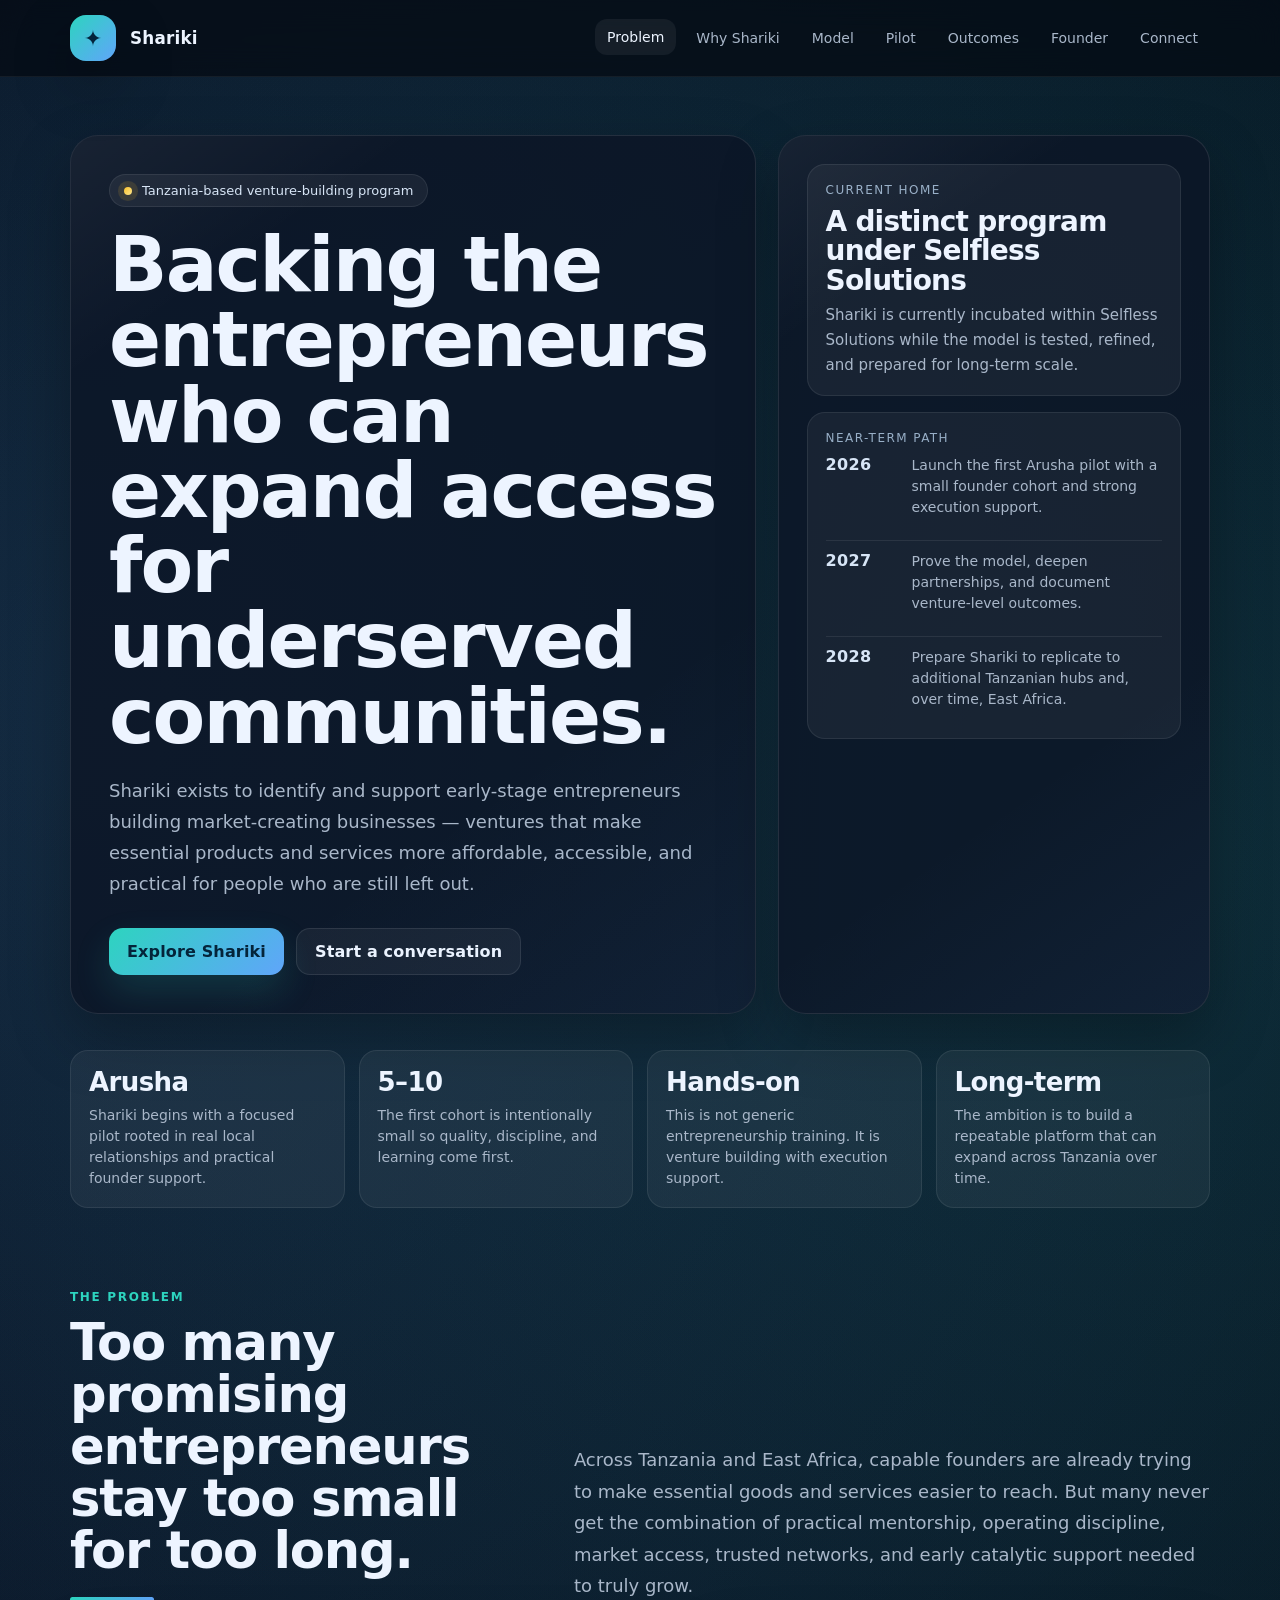
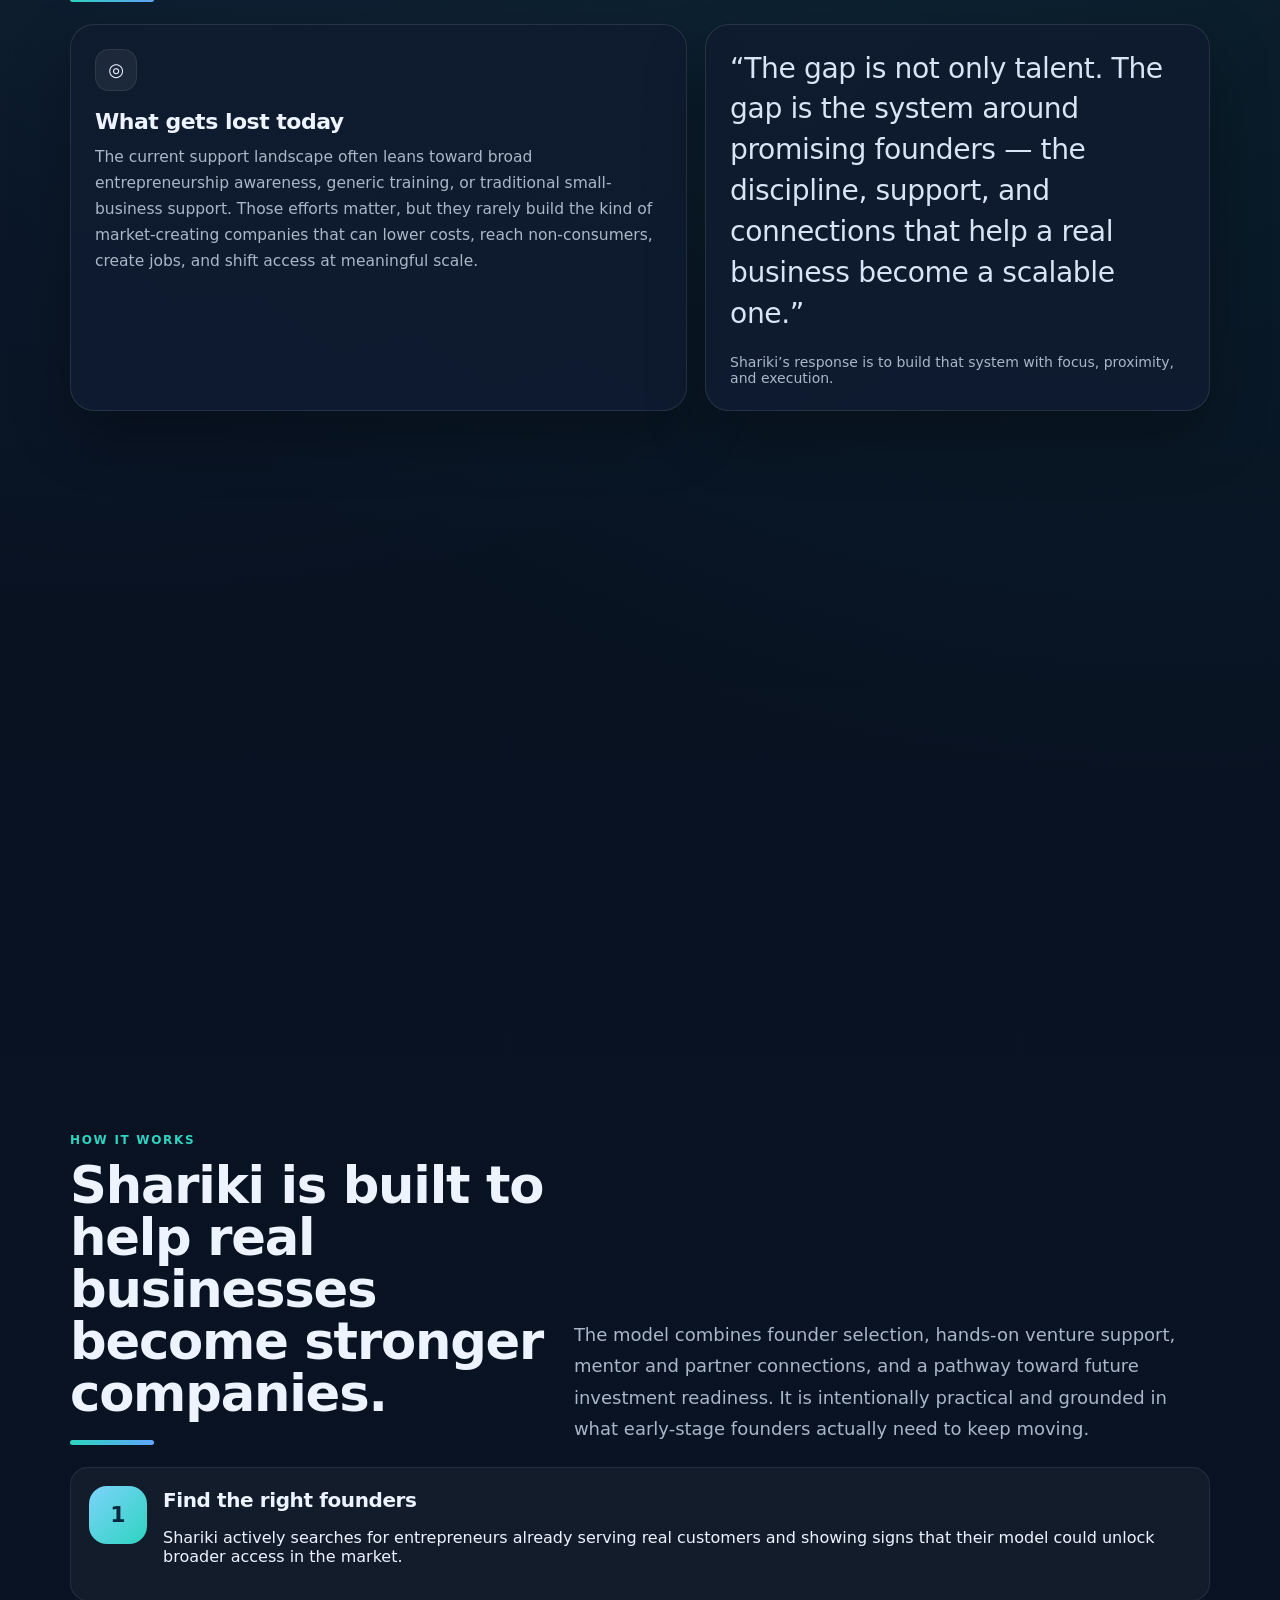
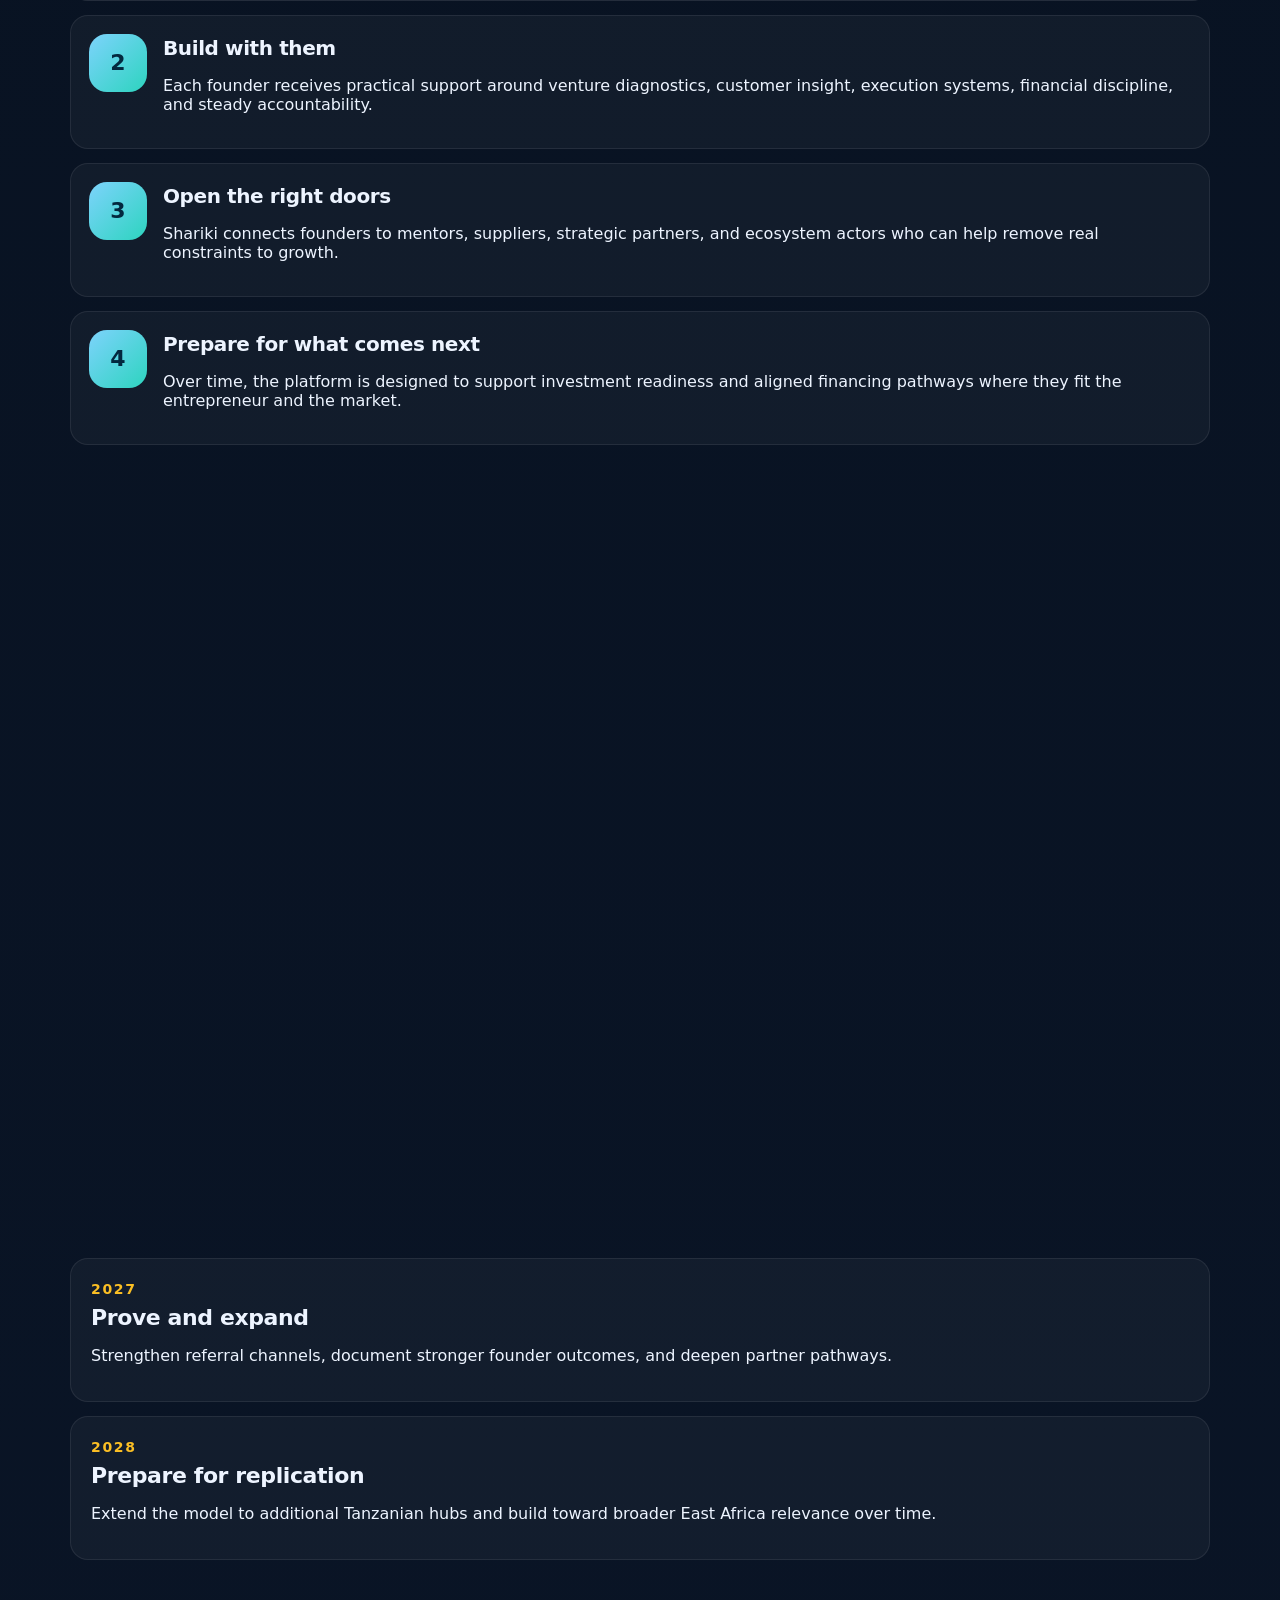
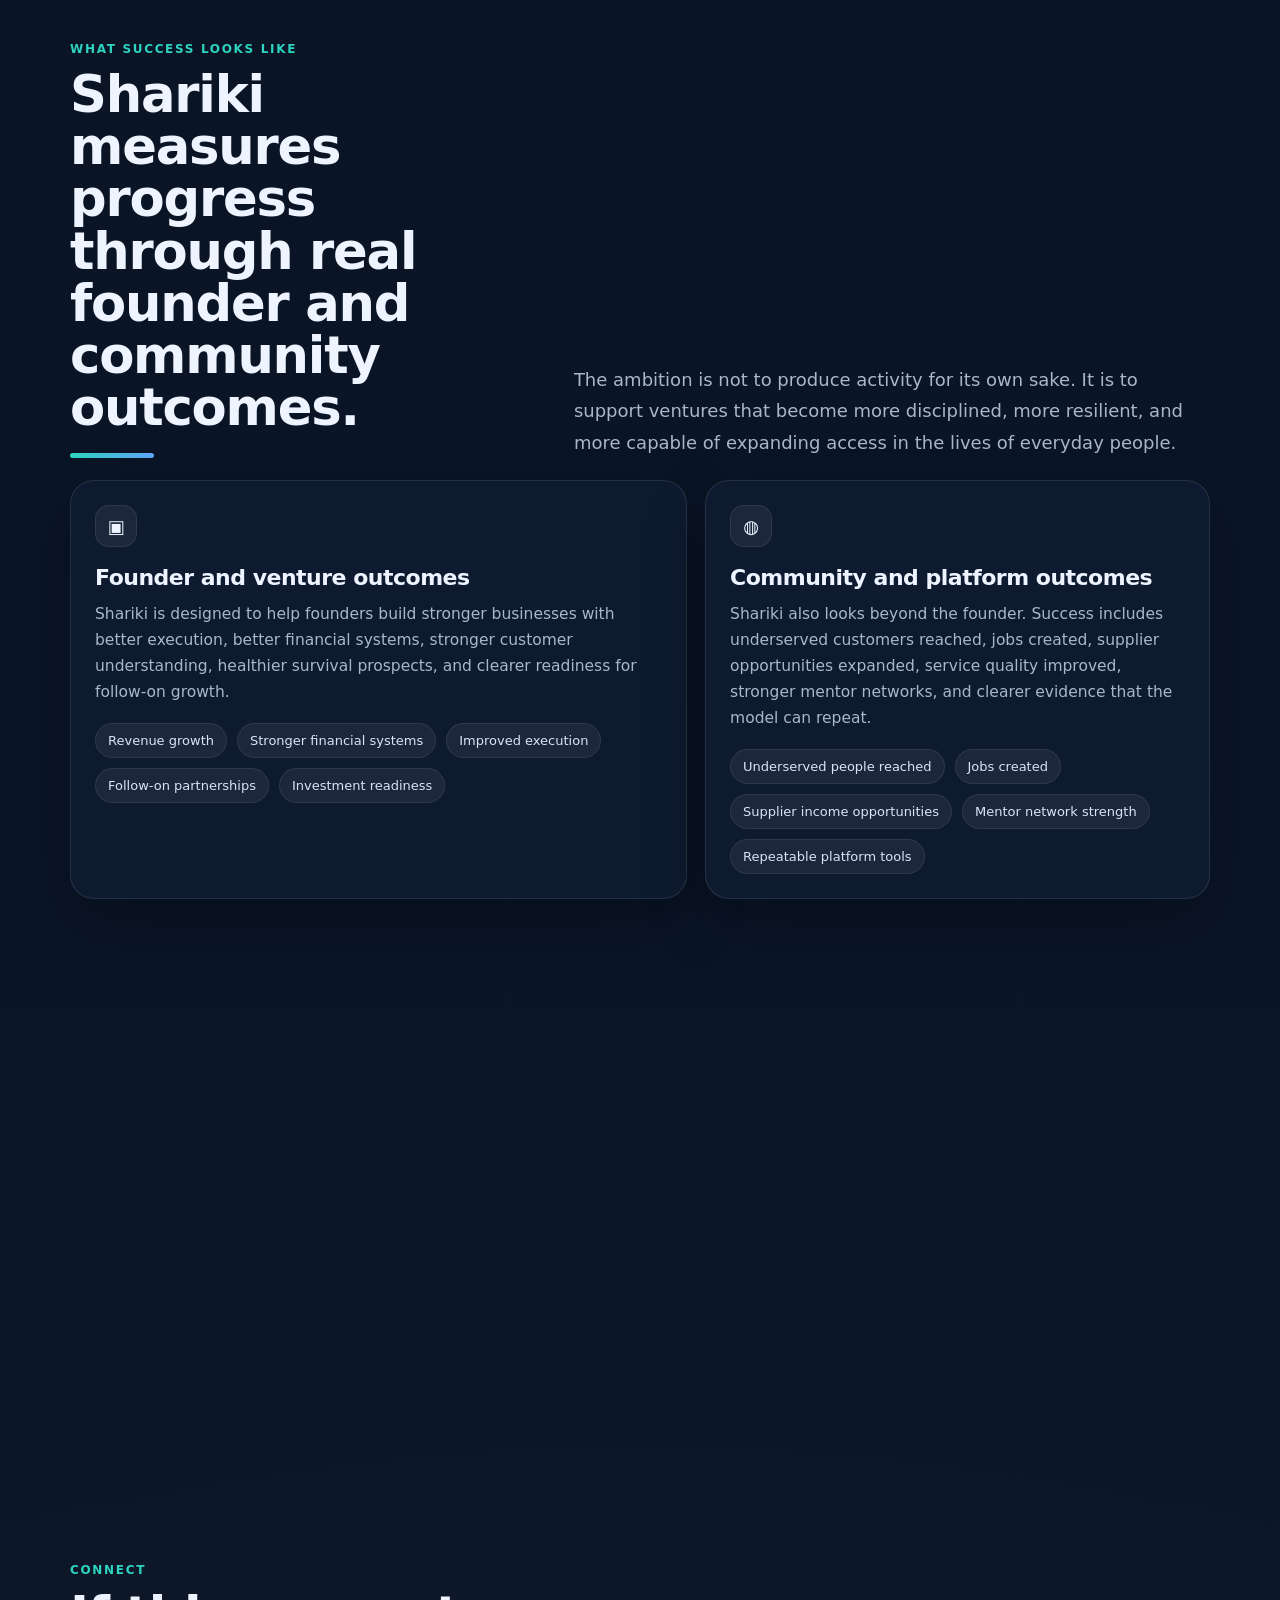
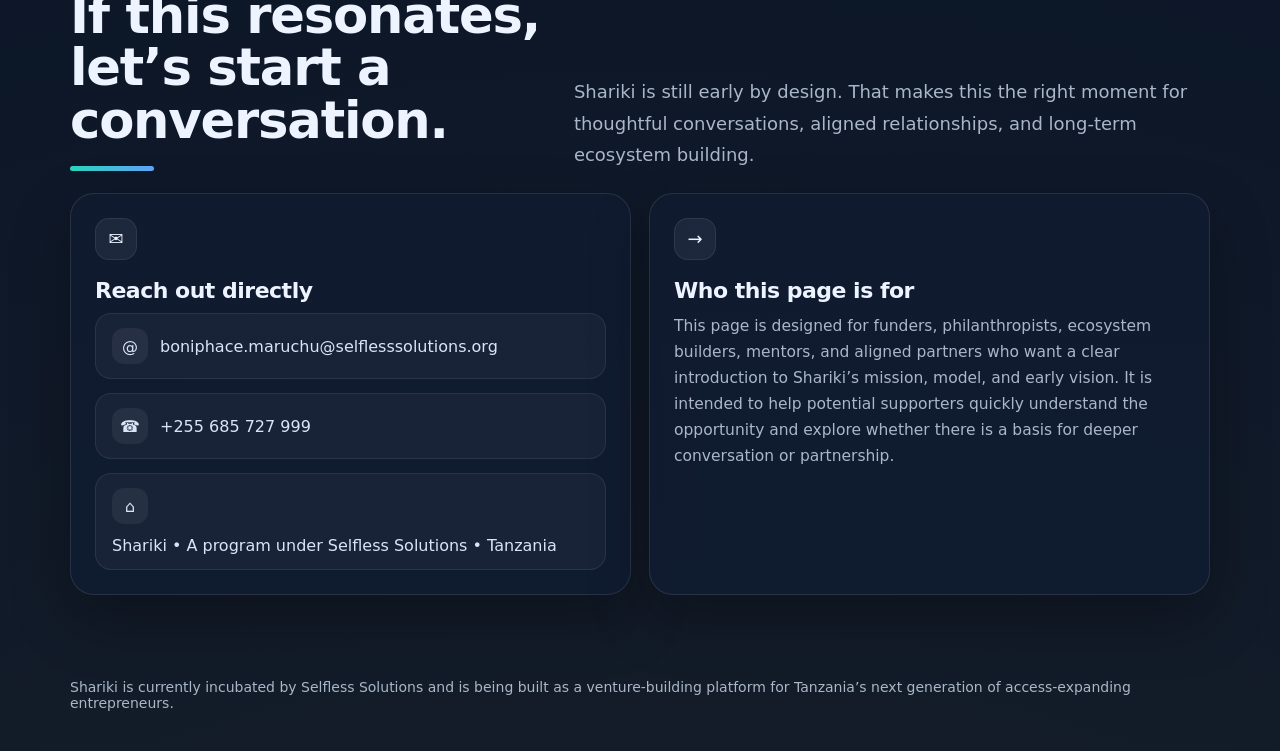
==== index.html @ a5f72d73 "Update index.html" ====
<!DOCTYPE html>
<html lang="en">
<head>
  <meta charset="UTF-8" />
  <meta name="viewport" content="width=device-width, initial-scale=1.0" />
  <title>Shariki | Interactive Outreach Pitch</title>
  <meta name="description" content="Shariki is a Tanzania-based venture-building program supporting entrepreneurs building market-creating businesses for underserved communities." />
  <meta property="og:title" content="Shariki | Interactive Outreach Pitch" />
  <meta property="og:description" content="A relationship-first interactive pitch for Shariki — a Tanzania-based venture-building program." />
  <meta property="og:type" content="website" />
  <style>
    :root {
      --bg: #07111f;
      --bg-2: #0b1629;
      --panel: rgba(12, 22, 39, 0.84);
      --panel-2: rgba(16, 28, 48, 0.92);
      --panel-3: rgba(255,255,255,0.05);
      --line: rgba(255,255,255,0.10);
      --line-strong: rgba(255,255,255,0.16);
      --text: #edf4ff;
      --muted: #a9b7c9;
      --soft: #d7e5f6;
      --teal: #2dd4bf;
      --sky: #60a5fa;
      --gold: #fbbf24;
      --rose: #fb7185;
      --shadow: 0 24px 60px rgba(0, 0, 0, 0.28);
      --radius: 24px;
      --radius-sm: 18px;
      --max: 1180px;
      --ease: 220ms ease;
    }

    * { box-sizing: border-box; }
    html { scroll-behavior: smooth; }
    body {
      margin: 0;
      color: var(--text);
      font-family: Inter, ui-sans-serif, system-ui, -apple-system, BlinkMacSystemFont, "Segoe UI", sans-serif;
      background:
        radial-gradient(circle at 8% 10%, rgba(96,165,250,.14), transparent 23%),
        radial-gradient(circle at 92% 12%, rgba(45,212,191,.12), transparent 24%),
        radial-gradient(circle at 50% 120%, rgba(251,191,36,.08), transparent 30%),
        linear-gradient(180deg, #05101d 0%, #081221 30%, #0b1629 100%);
      min-height: 100vh;
    }

    a { color: inherit; text-decoration: none; }
    img { max-width: 100%; display: block; }

    .container { width: min(100%, var(--max)); margin: 0 auto; padding: 0 20px; }

    .nav-wrap {
      position: sticky;
      top: 0;
      z-index: 50;
      backdrop-filter: blur(16px);
      background: rgba(5, 10, 18, 0.72);
      border-bottom: 1px solid rgba(255,255,255,0.06);
    }

    .nav {
      min-height: 76px;
      display: flex;
      align-items: center;
      justify-content: space-between;
      gap: 24px;
    }

    .brand {
      display: flex;
      align-items: center;
      gap: 14px;
      font-weight: 800;
      letter-spacing: 0.2px;
      min-width: 0;
    }

    .mark {
      width: 46px;
      height: 46px;
      border-radius: 16px;
      background: linear-gradient(135deg, var(--teal), var(--sky));
      display: grid;
      place-items: center;
      color: #03243b;
      font-size: 22px;
      box-shadow: var(--shadow);
      flex: 0 0 auto;
    }

    .brand-copy { min-width: 0; }
    .brand-title { font-size: 1.05rem; }
    .brand-sub { font-size: 12px; color: var(--muted); margin-top: 2px; white-space: nowrap; overflow: hidden; text-overflow: ellipsis; }

    .nav-links {
      display: flex;
      flex-wrap: wrap;
      justify-content: flex-end;
      gap: 8px;
    }

    .nav-links a {
      color: var(--muted);
      font-size: 14px;
      padding: 10px 12px;
      border-radius: 12px;
      transition: background var(--ease), color var(--ease), transform var(--ease);
    }

    .nav-links a:hover,
    .nav-links a.active {
      color: var(--text);
      background: rgba(255,255,255,0.06);
      transform: translateY(-1px);
    }

    .hero {
      padding: 58px 0 30px;
      display: grid;
      grid-template-columns: minmax(0, 1.3fr) minmax(300px, .82fr);
      gap: 22px;
      align-items: stretch;
    }

    .panel {
      background: var(--panel);
      border: 1px solid var(--line);
      border-radius: calc(var(--radius) + 4px);
      box-shadow: var(--shadow);
      position: relative;
      overflow: hidden;
    }

    .panel::before {
      content: "";
      position: absolute;
      inset: 0;
      background: linear-gradient(145deg, rgba(255,255,255,0.05), transparent 18%, transparent 70%, rgba(96,165,250,0.06));
      pointer-events: none;
    }

    .hero-main { padding: 38px; }
    .hero-side { padding: 28px; display: flex; flex-direction: column; gap: 16px; }

    .eyebrow {
      display: inline-flex;
      align-items: center;
      gap: 10px;
      padding: 8px 14px;
      border-radius: 999px;
      background: rgba(255,255,255,0.06);
      border: 1px solid rgba(255,255,255,0.08);
      color: var(--soft);
      font-size: 13px;
      margin-bottom: 20px;
    }

    .eyebrow-dot {
      width: 8px; height: 8px; border-radius: 999px; background: linear-gradient(135deg, var(--gold), #fde68a);
      box-shadow: 0 0 0 6px rgba(251,191,36,.12);
    }

    h1 {
      margin: 0;
      font-size: clamp(2.6rem, 6vw, 5rem);
      line-height: 0.98;
      letter-spacing: -1.9px;
      max-width: 12ch;
    }

    .hero-lead {
      margin: 22px 0 0;
      max-width: 64ch;
      color: var(--muted);
      font-size: 18px;
      line-height: 1.72;
    }

    .hero-cta {
      display: flex;
      flex-wrap: wrap;
      gap: 12px;
      margin: 28px 0 0;
    }

    .btn {
      appearance: none;
      border: 0;
      border-radius: 14px;
      padding: 13px 18px;
      cursor: pointer;
      font-weight: 700;
      letter-spacing: 0.15px;
      transition: transform var(--ease), box-shadow var(--ease), background var(--ease), border-color var(--ease);
      display: inline-flex;
      align-items: center;
      justify-content: center;
      gap: 10px;
    }

    .btn:hover { transform: translateY(-1px); }
    .btn-primary {
      background: linear-gradient(135deg, var(--teal), var(--sky));
      color: #04243a;
      box-shadow: 0 16px 36px rgba(45,212,191,.16);
    }

    .btn-secondary {
      background: rgba(255,255,255,0.05);
      color: var(--text);
      border: 1px solid rgba(255,255,255,0.09);
    }

    .hero-note {
      margin-top: 18px;
      font-size: 14px;
      color: var(--muted);
    }

    .side-card {
      padding: 18px;
      border-radius: 18px;
      background: rgba(255,255,255,0.05);
      border: 1px solid rgba(255,255,255,0.08);
    }

    .side-label {
      font-size: 12px;
      text-transform: uppercase;
      letter-spacing: 0.12em;
      color: #98afc7;
      margin-bottom: 10px;
    }

    .side-title {
      font-size: 28px;
      line-height: 1.05;
      margin: 0 0 8px;
      letter-spacing: -0.8px;
    }

    .side-copy,
    .side-list {
      color: var(--muted);
      font-size: 15px;
      line-height: 1.65;
      margin: 0;
    }

    .side-list { padding-left: 18px; }
    .side-list li + li { margin-top: 10px; }

    .mini-roadmap {
      display: grid;
      gap: 12px;
      margin-top: 4px;
    }

    .road-row {
      display: grid;
      grid-template-columns: 74px 1fr;
      gap: 12px;
      align-items: start;
      padding: 10px 0;
      border-top: 1px solid rgba(255,255,255,0.08);
    }

    .road-row:first-child { border-top: 0; padding-top: 0; }
    .road-year {
      font-weight: 800;
      color: var(--soft);
      letter-spacing: 0.02em;
    }

    .road-copy {
      color: var(--muted);
      line-height: 1.5;
      font-size: 14px;
    }

    .trust-strip {
      margin-top: 6px;
      display: grid;
      grid-template-columns: repeat(4, minmax(0, 1fr));
      gap: 14px;
    }

    .trust-item {
      padding: 18px;
      border-radius: 18px;
      background: var(--panel-3);
      border: 1px solid rgba(255,255,255,0.08);
      min-height: 118px;
    }

    .trust-item strong {
      display: block;
      font-size: 26px;
      line-height: 1;
      letter-spacing: -0.6px;
      margin-bottom: 10px;
    }

    .trust-item span {
      color: var(--muted);
      font-size: 14px;
      line-height: 1.5;
      display: block;
    }

    section.block { padding: 82px 0 0; }

    .section-head {
      display: grid;
      grid-template-columns: .86fr 1.14fr;
      gap: 24px;
      align-items: end;
      margin-bottom: 22px;
    }

    .kicker {
      color: var(--teal);
      text-transform: uppercase;
      font-size: 12px;
      letter-spacing: 0.14em;
      font-weight: 700;
      margin-bottom: 12px;
    }

    h2 {
      margin: 0;
      font-size: clamp(2rem, 4vw, 3.4rem);
      line-height: 1.02;
      letter-spacing: -1.2px;
    }

    .section-copy {
      color: var(--muted);
      font-size: 18px;
      line-height: 1.75;
      margin: 0;
      max-width: 68ch;
    }

    .grid-3, .grid-2 {
      display: grid;
      gap: 18px;
    }

    .grid-3 { grid-template-columns: repeat(3, minmax(0, 1fr)); }
    .grid-2 { grid-template-columns: repeat(2, minmax(0, 1fr)); }

    .card {
      background: var(--panel-2);
      border: 1px solid var(--line);
      border-radius: var(--radius);
      padding: 24px;
      box-shadow: var(--shadow);
      position: relative;
      overflow: hidden;
    }

    .card::after {
      content: "";
      position: absolute;
      inset: auto -30% -40% auto;
      width: 120px;
      height: 120px;
      border-radius: 999px;
      background: radial-gradient(circle, rgba(96,165,250,.14), transparent 70%);
      pointer-events: none;
    }

    .icon {
      width: 42px;
      height: 42px;
      border-radius: 14px;
      display: grid;
      place-items: center;
      background: rgba(255,255,255,0.06);
      border: 1px solid rgba(255,255,255,0.08);
      margin-bottom: 18px;
      font-size: 18px;
    }

    .card h3 {
      margin: 0 0 10px;
      font-size: 22px;
      line-height: 1.15;
      letter-spacing: -0.5px;
    }

    .card p, .card li {
      color: var(--muted);
      font-size: 15.5px;
      line-height: 1.68;
      margin: 0;
    }

    .card ul { margin: 0; padding-left: 18px; }
    .card li + li { margin-top: 8px; }

    .story-band {
      display: grid;
      grid-template-columns: 1.1fr .9fr;
      gap: 18px;
    }

    .quote-card {
      display: flex;
      flex-direction: column;
      justify-content: space-between;
      min-height: 100%;
    }

    blockquote {
      margin: 0;
      font-size: clamp(1.35rem, 2.2vw, 1.8rem);
      line-height: 1.45;
      letter-spacing: -0.4px;
      color: var(--soft);
    }

    .quote-attrib {
      margin-top: 20px;
      color: var(--muted);
      font-size: 14px;
    }

    .process {
      display: grid;
      gap: 14px;
    }

    .step {
      display: grid;
      grid-template-columns: 58px 1fr;
      gap: 16px;
      align-items: start;
      padding: 18px;
      border-radius: 18px;
      background: rgba(255,255,255,0.04);
      border: 1px solid rgba(255,255,255,0.08);
    }

    .step-no {
      width: 58px;
      height: 58px;
      border-radius: 18px;
      display: grid;
      place-items: center;
      font-size: 22px;
      font-weight: 800;
      color: #03283e;
      background: linear-gradient(135deg, #7dd3fc, #2dd4bf);
    }

    .step h4 {
      margin: 2px 0 8px;
      font-size: 20px;
      letter-spacing: -0.4px;
    }

    .outcomes-grid {
      display: grid;
      grid-template-columns: 1.1fr .9fr;
      gap: 18px;
    }

    .pill-row {
      display: flex;
      flex-wrap: wrap;
      gap: 10px;
      margin-top: 18px;
    }

    .pill {
      padding: 9px 12px;
      border-radius: 999px;
      background: rgba(255,255,255,0.06);
      border: 1px solid rgba(255,255,255,0.08);
      color: var(--soft);
      font-size: 13px;
    }

    .timeline {
      display: grid;
      gap: 14px;
    }

    .time-card {
      padding: 20px;
      border-radius: 18px;
      background: rgba(255,255,255,0.04);
      border: 1px solid rgba(255,255,255,0.08);
    }

    .time-card strong {
      display: inline-block;
      font-size: 14px;
      letter-spacing: 0.12em;
      color: var(--gold);
      text-transform: uppercase;
      margin-bottom: 8px;
    }

    .time-card h4 {
      margin: 0 0 8px;
      font-size: 22px;
      letter-spacing: -0.4px;
    }

    .founder-grid {
      display: grid;
      grid-template-columns: .82fr 1.18fr;
      gap: 18px;
      align-items: stretch;
    }

    .founder-badge {
      display: inline-flex;
      align-items: center;
      gap: 10px;
      padding: 10px 14px;
      border-radius: 999px;
      background: rgba(255,255,255,0.06);
      border: 1px solid rgba(255,255,255,0.08);
      color: var(--soft);
      font-size: 13px;
      margin-bottom: 16px;
    }

    .contact-card {
      display: grid;
      gap: 14px;
    }

    .contact-line {
      display: flex;
      align-items: center;
      gap: 12px;
      padding: 14px 16px;
      border-radius: 16px;
      background: rgba(255,255,255,0.04);
      border: 1px solid rgba(255,255,255,0.08);
      flex-wrap: wrap;
    }

    .contact-icon {
      width: 36px;
      height: 36px;
      border-radius: 12px;
      display: grid;
      place-items: center;
      background: rgba(255,255,255,0.06);
      color: var(--soft);
      font-size: 16px;
      flex: 0 0 auto;
    }

    .contact-line span,
    .contact-line a { color: var(--soft); }

    .footer {
      padding: 84px 0 40px;
      color: var(--muted);
      font-size: 14px;
    }

    .fade-up {
      opacity: 0;
      transform: translateY(18px);
      transition: opacity .7s ease, transform .7s ease;
    }

    .fade-up.is-visible {
      opacity: 1;
      transform: translateY(0);
    }

    .accent-line {
      width: 84px;
      height: 5px;
      border-radius: 999px;
      background: linear-gradient(90deg, var(--teal), var(--sky));
      margin: 20px 0 0;
    }

    @media (max-width: 1024px) {
      .hero,
      .section-head,
      .story-band,
      .outcomes-grid,
      .founder-grid {
        grid-template-columns: 1fr;
      }

      .grid-3 { grid-template-columns: 1fr; }
      .grid-2 { grid-template-columns: 1fr; }
      .trust-strip { grid-template-columns: repeat(2, minmax(0, 1fr)); }
    }

    @media (max-width: 720px) {
      .nav { padding: 12px 0; align-items: flex-start; }
      .nav-links { display: none; }
      .hero { padding-top: 36px; }
      .hero-main, .hero-side, .card { padding: 22px; }
      h1 { max-width: 100%; }
      .hero-lead, .section-copy { font-size: 16px; }
      .trust-strip { grid-template-columns: 1fr; }
      .road-row { grid-template-columns: 1fr; gap: 6px; }
      .step { grid-template-columns: 1fr; }
      .step-no { width: 54px; height: 54px; }
      section.block { padding-top: 68px; }
    }
  </style>
</head>
<body>
  <div class="nav-wrap">
    <div class="container nav">
      <a class="brand" href="#top" aria-label="Shariki home">
        <div class="mark">✦</div>
        <div class="brand-copy">
          <div class="brand-title">Shariki</div>
        </div>
      </a>

      <div class="nav-links">
        <a href="#problem">Problem</a>
        <a href="#why">Why Shariki</a>
        <a href="#model">Model</a>
        <a href="#pilot">Pilot</a>
        <a href="#outcomes">Outcomes</a>
        <a href="#founder">Founder</a>
        <a href="#connect">Connect</a>
      </div>
    </div>
  </div>

  <main id="top">
    <div class="container">
      <section class="hero">
        <div class="panel hero-main fade-up">
          <div class="eyebrow"><span class="eyebrow-dot"></span>Tanzania-based venture-building program</div>
          <h1>Backing the entrepreneurs who can expand access for underserved communities.</h1>
          <p class="hero-lead">
            Shariki exists to identify and support early-stage entrepreneurs building market-creating businesses — ventures that make essential products and services more affordable, accessible, and practical for people who are still left out.
          </p>
          <div class="hero-cta">
            <a class="btn btn-primary" href="#why">Explore Shariki</a>
            <a class="btn btn-secondary" href="#connect">Start a conversation</a>
          </div>
        </div>

        <aside class="panel hero-side fade-up">
          <div class="side-card">
            <div class="side-label">Current home</div>
            <h2 class="side-title">A distinct program under Selfless Solutions</h2>
            <p class="side-copy">Shariki is currently incubated within Selfless Solutions while the model is tested, refined, and prepared for long-term scale.</p>
          </div>

          <div class="side-card">
            <div class="side-label">Near-term path</div>
            <div class="mini-roadmap">
              <div class="road-row">
                <div class="road-year">2026</div>
                <div class="road-copy">Launch the first Arusha pilot with a small founder cohort and strong execution support.</div>
              </div>
              <div class="road-row">
                <div class="road-year">2027</div>
                <div class="road-copy">Prove the model, deepen partnerships, and document venture-level outcomes.</div>
              </div>
              <div class="road-row">
                <div class="road-year">2028</div>
                <div class="road-copy">Prepare Shariki to replicate to additional Tanzanian hubs and, over time, East Africa.</div>
              </div>
            </div>
          </div>
        </aside>
      </section>

      <section class="trust-strip fade-up" aria-label="Quick highlights">
        <div class="trust-item">
          <strong>Arusha</strong>
          <span>Shariki begins with a focused pilot rooted in real local relationships and practical founder support.</span>
        </div>
        <div class="trust-item">
          <strong>5–10</strong>
          <span>The first cohort is intentionally small so quality, discipline, and learning come first.</span>
        </div>
        <div class="trust-item">
          <strong>Hands-on</strong>
          <span>This is not generic entrepreneurship training. It is venture building with execution support.</span>
        </div>
        <div class="trust-item">
          <strong>Long-term</strong>
          <span>The ambition is to build a repeatable platform that can expand across Tanzania over time.</span>
        </div>
      </section>

      <section id="problem" class="block">
        <div class="section-head fade-up">
          <div>
            <div class="kicker">The problem</div>
            <h2>Too many promising entrepreneurs stay too small for too long.</h2>
            <div class="accent-line"></div>
          </div>
          <p class="section-copy">
            Across Tanzania and East Africa, capable founders are already trying to make essential goods and services easier to reach. But many never get the combination of practical mentorship, operating discipline, market access, trusted networks, and early catalytic support needed to truly grow.
          </p>
        </div>

        <div class="story-band">
          <div class="card fade-up">
            <div class="icon">◎</div>
            <h3>What gets lost today</h3>
            <p>
              The current support landscape often leans toward broad entrepreneurship awareness, generic training, or traditional small-business support. Those efforts matter, but they rarely build the kind of market-creating companies that can lower costs, reach non-consumers, create jobs, and shift access at meaningful scale.
            </p>
          </div>
          <div class="card quote-card fade-up">
            <blockquote>
              “The gap is not only talent. The gap is the system around promising founders — the discipline, support, and connections that help a real business become a scalable one.”
            </blockquote>
            <div class="quote-attrib">Shariki’s response is to build that system with focus, proximity, and execution.</div>
          </div>
        </div>
      </section>

      <section id="why" class="block">
        <div class="section-head fade-up">
          <div>
            <div class="kicker">Why Shariki</div>
            <h2>A narrower, more catalytic model.</h2>
            <div class="accent-line"></div>
          </div>
          <p class="section-copy">
            Shariki is designed for a smaller number of high-potential founders whose businesses can expand access for people currently priced out, underserved, or left beyond the reach of existing solutions.
          </p>
        </div>

        <div class="grid-3">
          <article class="card fade-up">
            <div class="icon">↗</div>
            <h3>Active discovery</h3>
            <p>Shariki will not rely only on passive applications. It looks across universities, technical institutions, local business communities, referrals, hubs, and partner networks to find entrepreneurs already doing something meaningfully different in the market.</p>
          </article>

          <article class="card fade-up">
            <div class="icon">◌</div>
            <h3>Market-creating lens</h3>
            <p>The focus is not on copying familiar businesses. It is on ventures that can make essential products and services cheaper, simpler, and more reachable for underserved communities.</p>
          </article>

          <article class="card fade-up">
            <div class="icon">✓</div>
            <h3>Execution discipline</h3>
            <p>Founders receive practical venture-building support: coaching, operating systems, customer learning, financial tracking, accountability, and the partnerships needed to remove growth bottlenecks.</p>
          </article>
        </div>
      </section>

      <section id="model" class="block">
        <div class="section-head fade-up">
          <div>
            <div class="kicker">How it works</div>
            <h2>Shariki is built to help real businesses become stronger companies.</h2>
            <div class="accent-line"></div>
          </div>
          <p class="section-copy">
            The model combines founder selection, hands-on venture support, mentor and partner connections, and a pathway toward future investment readiness. It is intentionally practical and grounded in what early-stage founders actually need to keep moving.
          </p>
        </div>

        <div class="process">
          <div class="step fade-up">
            <div class="step-no">1</div>
            <div>
              <h4>Find the right founders</h4>
              <p>Shariki actively searches for entrepreneurs already serving real customers and showing signs that their model could unlock broader access in the market.</p>
            </div>
          </div>

          <div class="step fade-up">
            <div class="step-no">2</div>
            <div>
              <h4>Build with them</h4>
              <p>Each founder receives practical support around venture diagnostics, customer insight, execution systems, financial discipline, and steady accountability.</p>
            </div>
          </div>

          <div class="step fade-up">
            <div class="step-no">3</div>
            <div>
              <h4>Open the right doors</h4>
              <p>Shariki connects founders to mentors, suppliers, strategic partners, and ecosystem actors who can help remove real constraints to growth.</p>
            </div>
          </div>

          <div class="step fade-up">
            <div class="step-no">4</div>
            <div>
              <h4>Prepare for what comes next</h4>
              <p>Over time, the platform is designed to support investment readiness and aligned financing pathways where they fit the entrepreneur and the market.</p>
            </div>
          </div>
        </div>
      </section>

      <section id="pilot" class="block">
        <div class="section-head fade-up">
          <div>
            <div class="kicker">Pilot vision</div>
            <h2>Start small. Learn deeply. Build something repeatable.</h2>
            <div class="accent-line"></div>
          </div>
          <p class="section-copy">
            The first Shariki pilot is planned for Arusha in 2026 with approximately 5–10 founders. The goal is not to move fast for appearances. The goal is to build a model with enough quality, discipline, and proof to earn long-term trust.
          </p>
        </div>

        <div class="grid-2">
          <div class="card fade-up">
            <div class="icon">⌂</div>
            <h3>What the first pilot is meant to test</h3>
            <ul>
              <li>Founder discovery and selection criteria</li>
              <li>Coaching cadence and venture diagnostics</li>
              <li>Mentor matching and partner engagement</li>
              <li>Simple measurement systems that track practical outcomes</li>
            </ul>
          </div>

          <div class="card fade-up">
            <div class="icon">⟲</div>
            <h3>Why the pilot matters</h3>
            <p>
              Shariki is being built with the ambition to last. That means the first cohort is as much about learning, refining, and building trust as it is about supporting founders. The early design choices should make future growth stronger, not noisier.
            </p>
          </div>
        </div>

        <div class="timeline" style="margin-top: 18px;">
          <div class="time-card fade-up">
            <strong>2026</strong>
            <h4>Launch pilot in Arusha</h4>
            <p>Run a focused first cohort with intensive support and close feedback loops.</p>
          </div>
          <div class="time-card fade-up">
            <strong>2027</strong>
            <h4>Prove and expand</h4>
            <p>Strengthen referral channels, document stronger founder outcomes, and deepen partner pathways.</p>
          </div>
          <div class="time-card fade-up">
            <strong>2028</strong>
            <h4>Prepare for replication</h4>
            <p>Extend the model to additional Tanzanian hubs and build toward broader East Africa relevance over time.</p>
          </div>
        </div>
      </section>

      <section id="outcomes" class="block">
        <div class="section-head fade-up">
          <div>
            <div class="kicker">What success looks like</div>
            <h2>Shariki measures progress through real founder and community outcomes.</h2>
            <div class="accent-line"></div>
          </div>
          <p class="section-copy">
            The ambition is not to produce activity for its own sake. It is to support ventures that become more disciplined, more resilient, and more capable of expanding access in the lives of everyday people.
          </p>
        </div>

        <div class="outcomes-grid">
          <div class="card fade-up">
            <div class="icon">▣</div>
            <h3>Founder and venture outcomes</h3>
            <p>Shariki is designed to help founders build stronger businesses with better execution, better financial systems, stronger customer understanding, healthier survival prospects, and clearer readiness for follow-on growth.</p>
            <div class="pill-row">
              <span class="pill">Revenue growth</span>
              <span class="pill">Stronger financial systems</span>
              <span class="pill">Improved execution</span>
              <span class="pill">Follow-on partnerships</span>
              <span class="pill">Investment readiness</span>
            </div>
          </div>

          <div class="card fade-up">
            <div class="icon">◍</div>
            <h3>Community and platform outcomes</h3>
            <p>Shariki also looks beyond the founder. Success includes underserved customers reached, jobs created, supplier opportunities expanded, service quality improved, stronger mentor networks, and clearer evidence that the model can repeat.</p>
            <div class="pill-row">
              <span class="pill">Underserved people reached</span>
              <span class="pill">Jobs created</span>
              <span class="pill">Supplier income opportunities</span>
              <span class="pill">Mentor network strength</span>
              <span class="pill">Repeatable platform tools</span>
            </div>
          </div>
        </div>
      </section>

      <section id="founder" class="block">
        <div class="section-head fade-up">
          <div>
            <div class="kicker">Founder-led</div>
            <h2>Why Boniphace. Why now.</h2>
            <div class="accent-line"></div>
          </div>
          <p class="section-copy">
            Shariki is being led by Boniphace Maruchu, a Tanzanian operator building from practical execution experience across finance, accounting, nonprofit accountability, tourism operations, partnerships, and disciplined systems-building.
          </p>
        </div>

        <div class="founder-grid">
          <div class="card fade-up">
            <div class="founder-badge">Program Lead • Boniphace Maruchu</div>
            <h3 style="font-size: 2rem; line-height: 1.06; margin-bottom: 14px;">Building with proximity, not distance.</h3>
            <p>
              Shariki is rooted in the belief that transformative platforms can be built from local trust, local understanding, and a serious commitment to helping founders execute — not just dream bigger.
            </p>
          </div>

          <div class="card fade-up">
            <div class="icon">✦</div>
            <h3>What this leadership is meant to bring</h3>
            <ul>
              <li>Practical founder sourcing and venture diagnostics</li>
              <li>Operational discipline and accountability systems</li>
              <li>Strong follow-through with partners and mentors</li>
              <li>A long-term commitment to building something durable in Tanzania</li>
            </ul>
          </div>
        </div>
      </section>

      <section id="connect" class="block">
        <div class="section-head fade-up">
          <div>
            <div class="kicker">Connect</div>
            <h2>If this resonates, let’s start a conversation.</h2>
            <div class="accent-line"></div>
          </div>
          <p class="section-copy">
            Shariki is still early by design. That makes this the right moment for thoughtful conversations, aligned relationships, and long-term ecosystem building.
          </p>
        </div>

        <div class="grid-2">
          <div class="card fade-up">
            <div class="icon">✉</div>
            <h3>Reach out directly</h3>
            <div class="contact-card">
              <div class="contact-line">
                <div class="contact-icon">@</div>
                <a href="mailto:boniphace.maruchu@selflesssolutions.org">boniphace.maruchu@selflesssolutions.org</a>
              </div>
              <div class="contact-line">
                <div class="contact-icon">☎</div>
                <a href="tel:+255685727999">+255 685 727 999</a>
              </div>
              <div class="contact-line">
                <div class="contact-icon">⌂</div>
                <span>Shariki • A program under Selfless Solutions • Tanzania</span>
              </div>
            </div>
          </div>

          <div class="card fade-up">
            <div class="icon">→</div>
            <h3>Who this page is for</h3>
            <p>
              This page is designed for funders, philanthropists, ecosystem builders, mentors, and aligned partners who want a clear introduction to Shariki’s mission, model, and early vision. It is intended to help potential supporters quickly understand the opportunity and explore whether there is a basis for deeper conversation or partnership.
            </p>
          </div>
        </div>
      </section>

      <footer class="footer fade-up">
        <div>Shariki is currently incubated by Selfless Solutions and is being built as a venture-building platform for Tanzania’s next generation of access-expanding entrepreneurs.</div>
      </footer>
    </div>
  </main>

  <script>
    const observer = new IntersectionObserver((entries) => {
      entries.forEach(entry => {
        if (entry.isIntersecting) entry.target.classList.add('is-visible');
      });
    }, { threshold: 0.14 });

    document.querySelectorAll('.fade-up').forEach(el => observer.observe(el));

    const links = [...document.querySelectorAll('.nav-links a')];
    const sections = links.map(link => document.querySelector(link.getAttribute('href'))).filter(Boolean);

    const setActive = () => {
      const y = window.scrollY + 120;
      let current = sections[0]?.id || '';
      sections.forEach(section => {
        if (section.offsetTop <= y) current = section.id;
      });
      links.forEach(link => link.classList.toggle('active', link.getAttribute('href') === '#' + current));
    };

    window.addEventListener('scroll', setActive, { passive: true });
    setActive();
  </script>
</body>
</html>
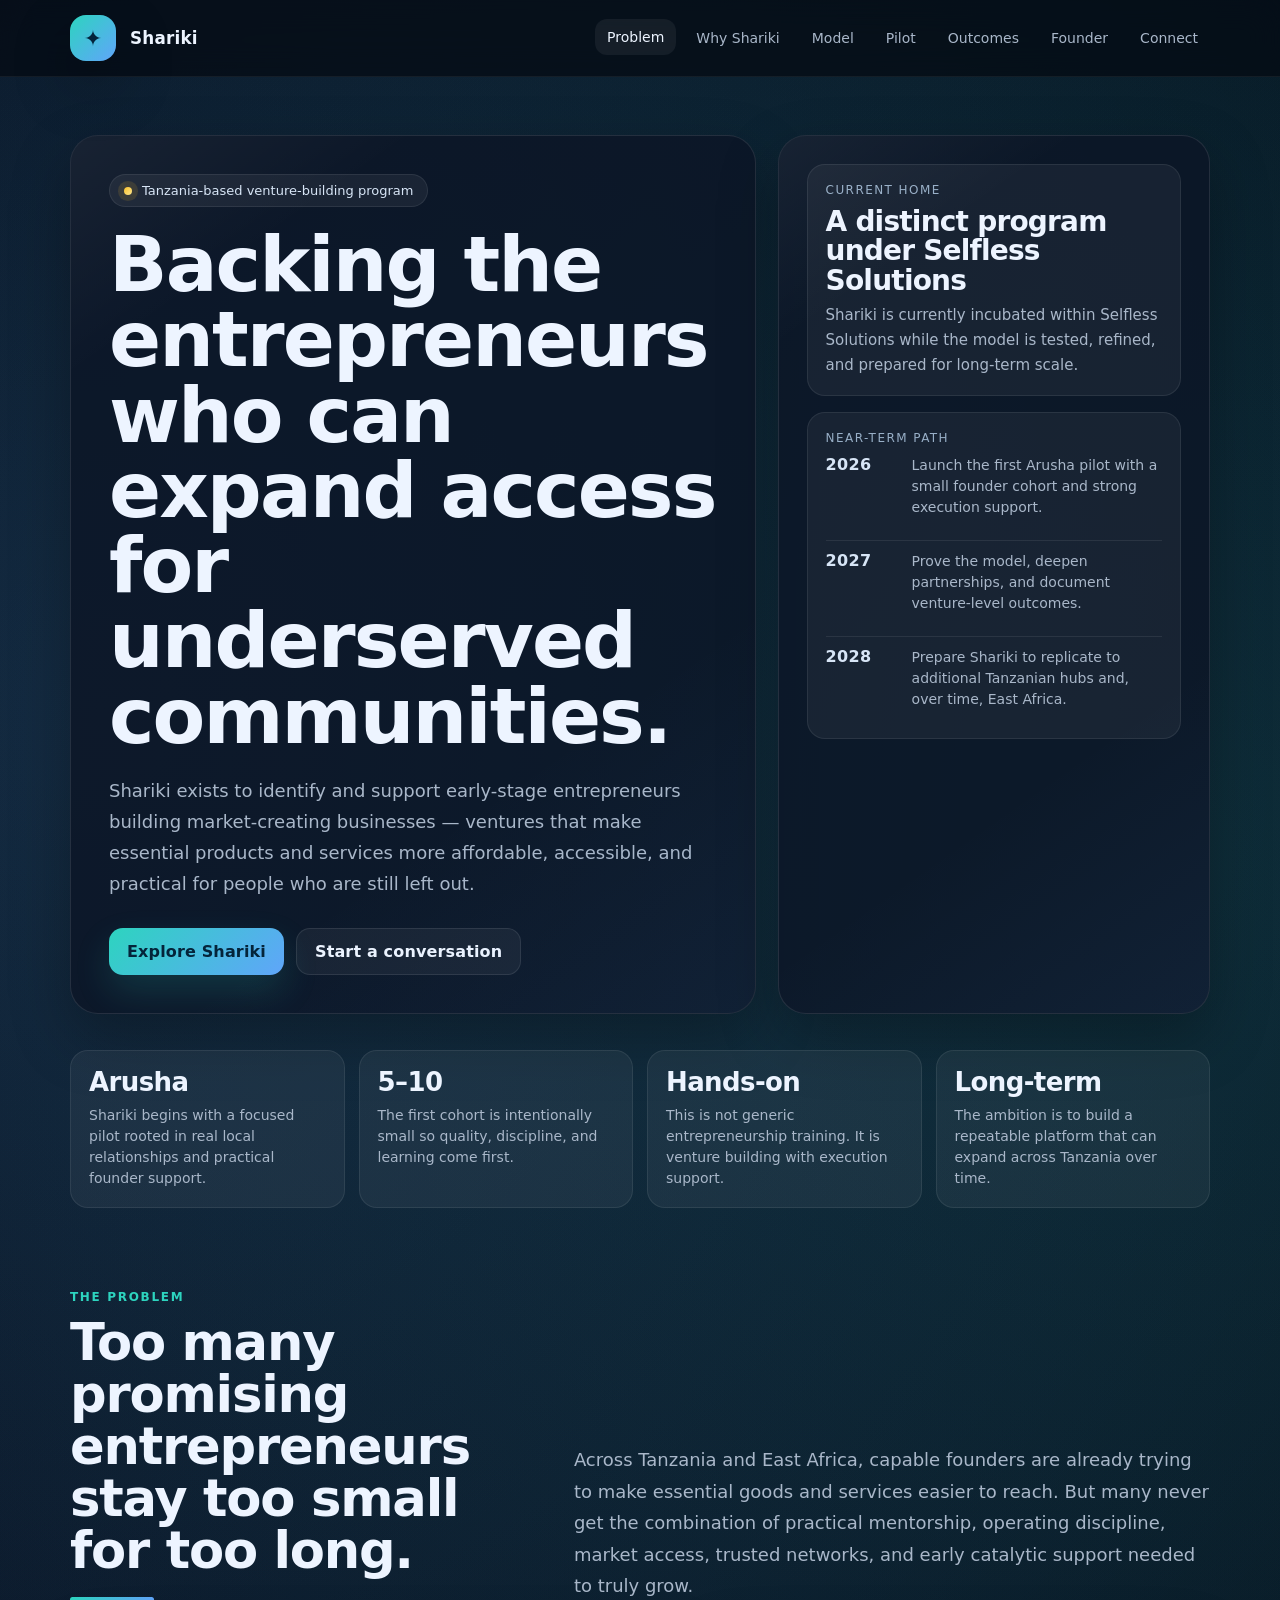
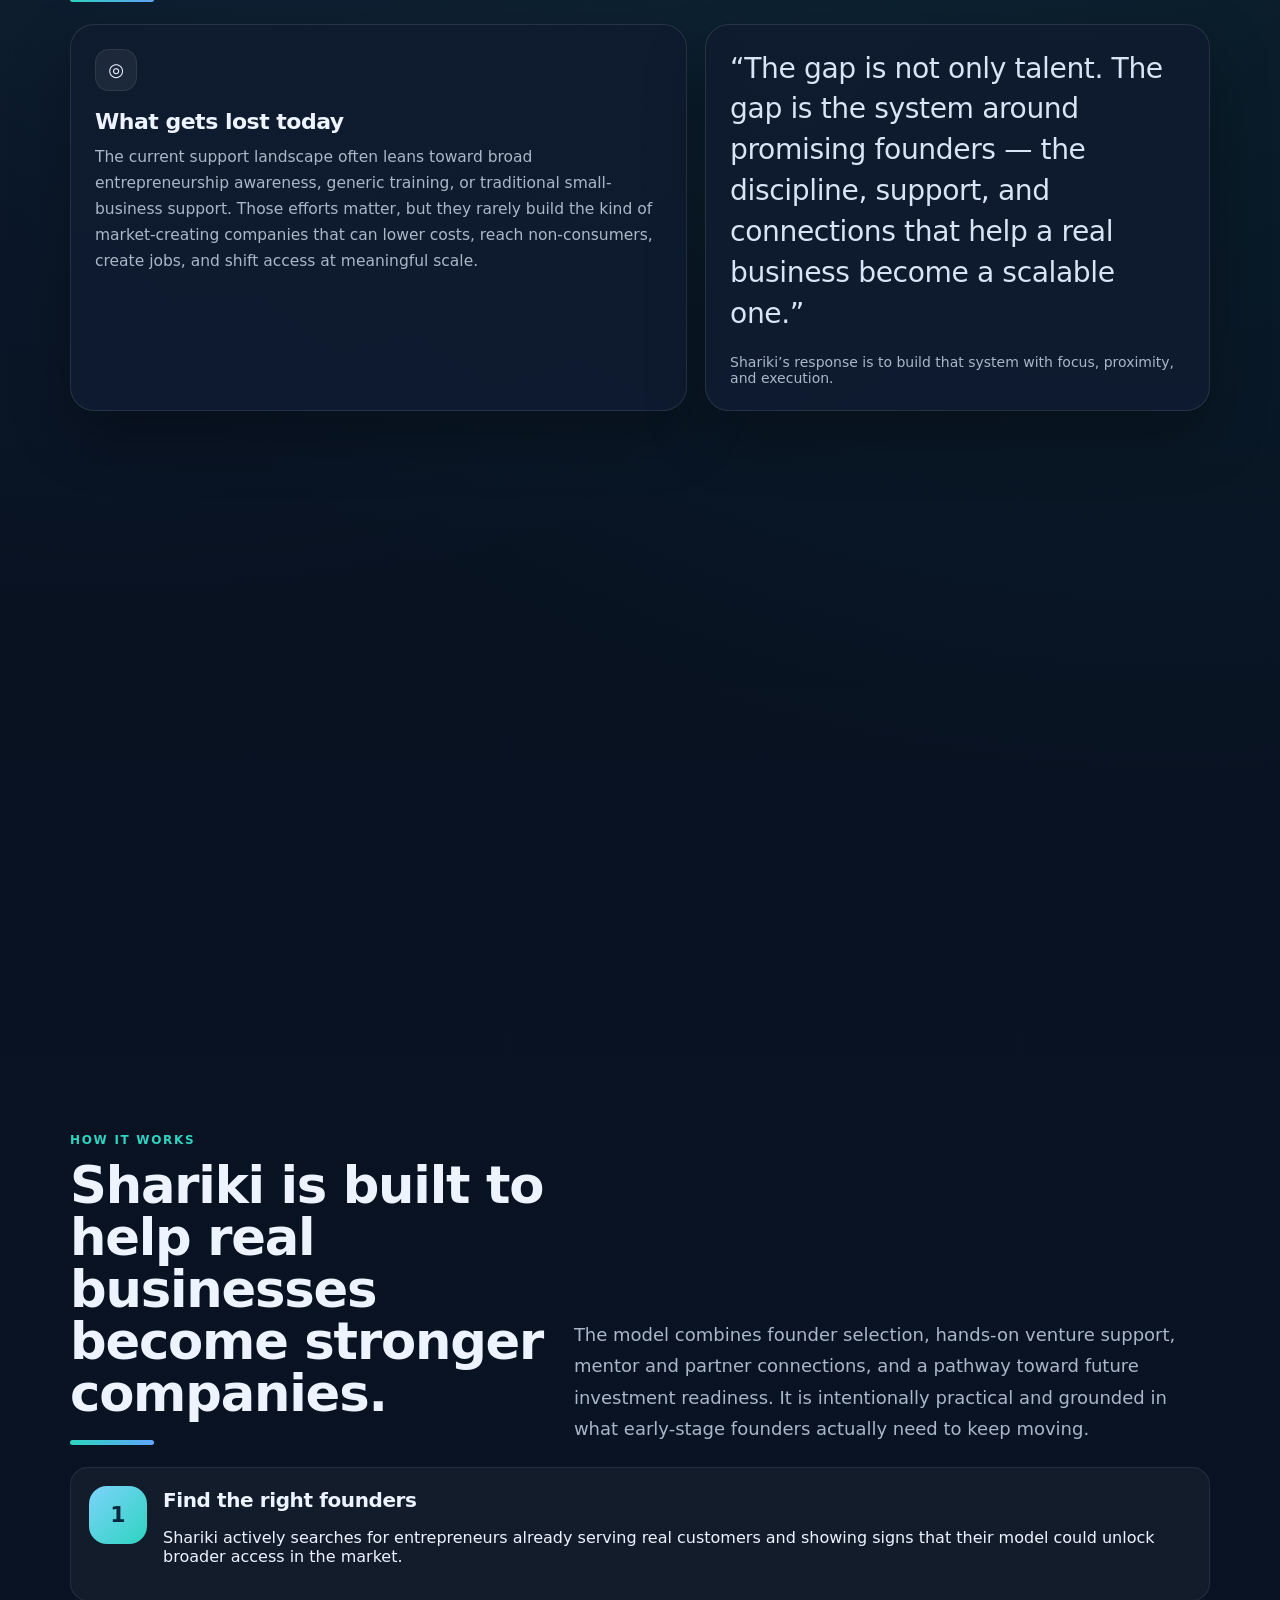
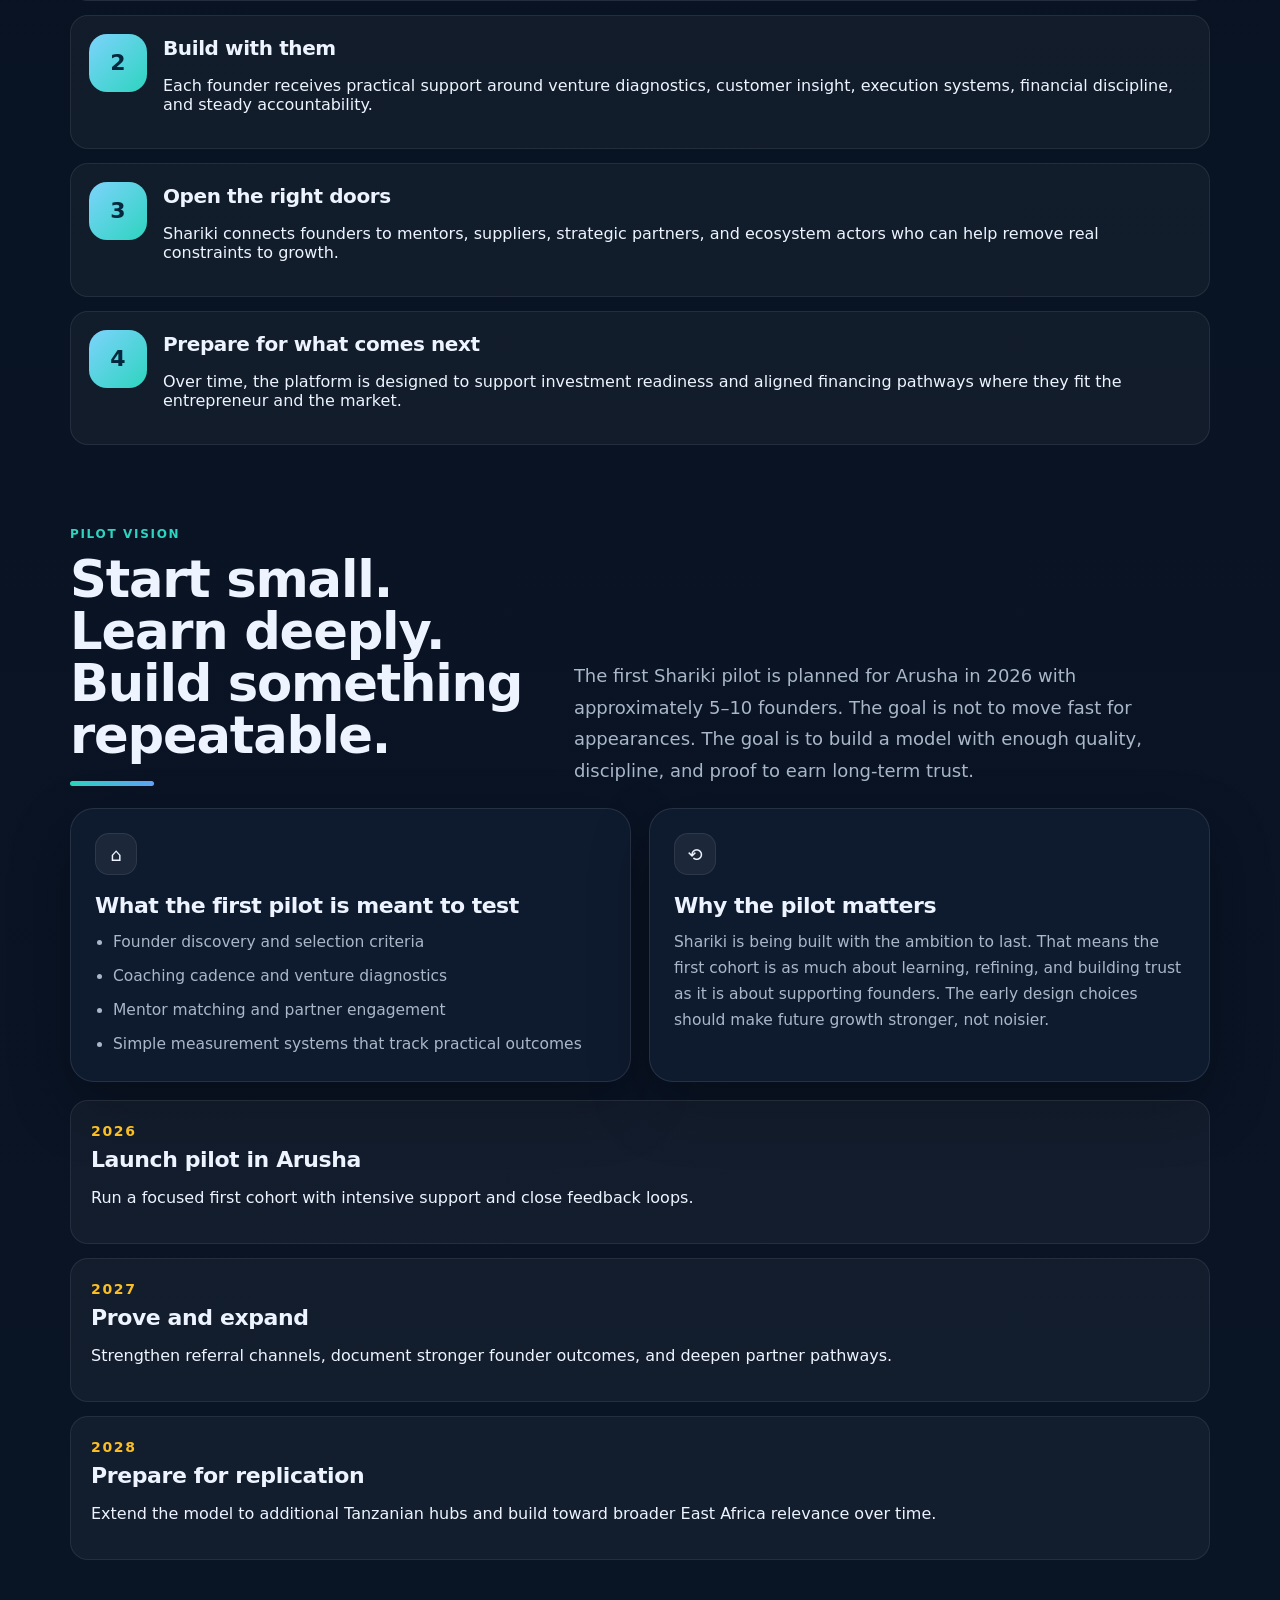
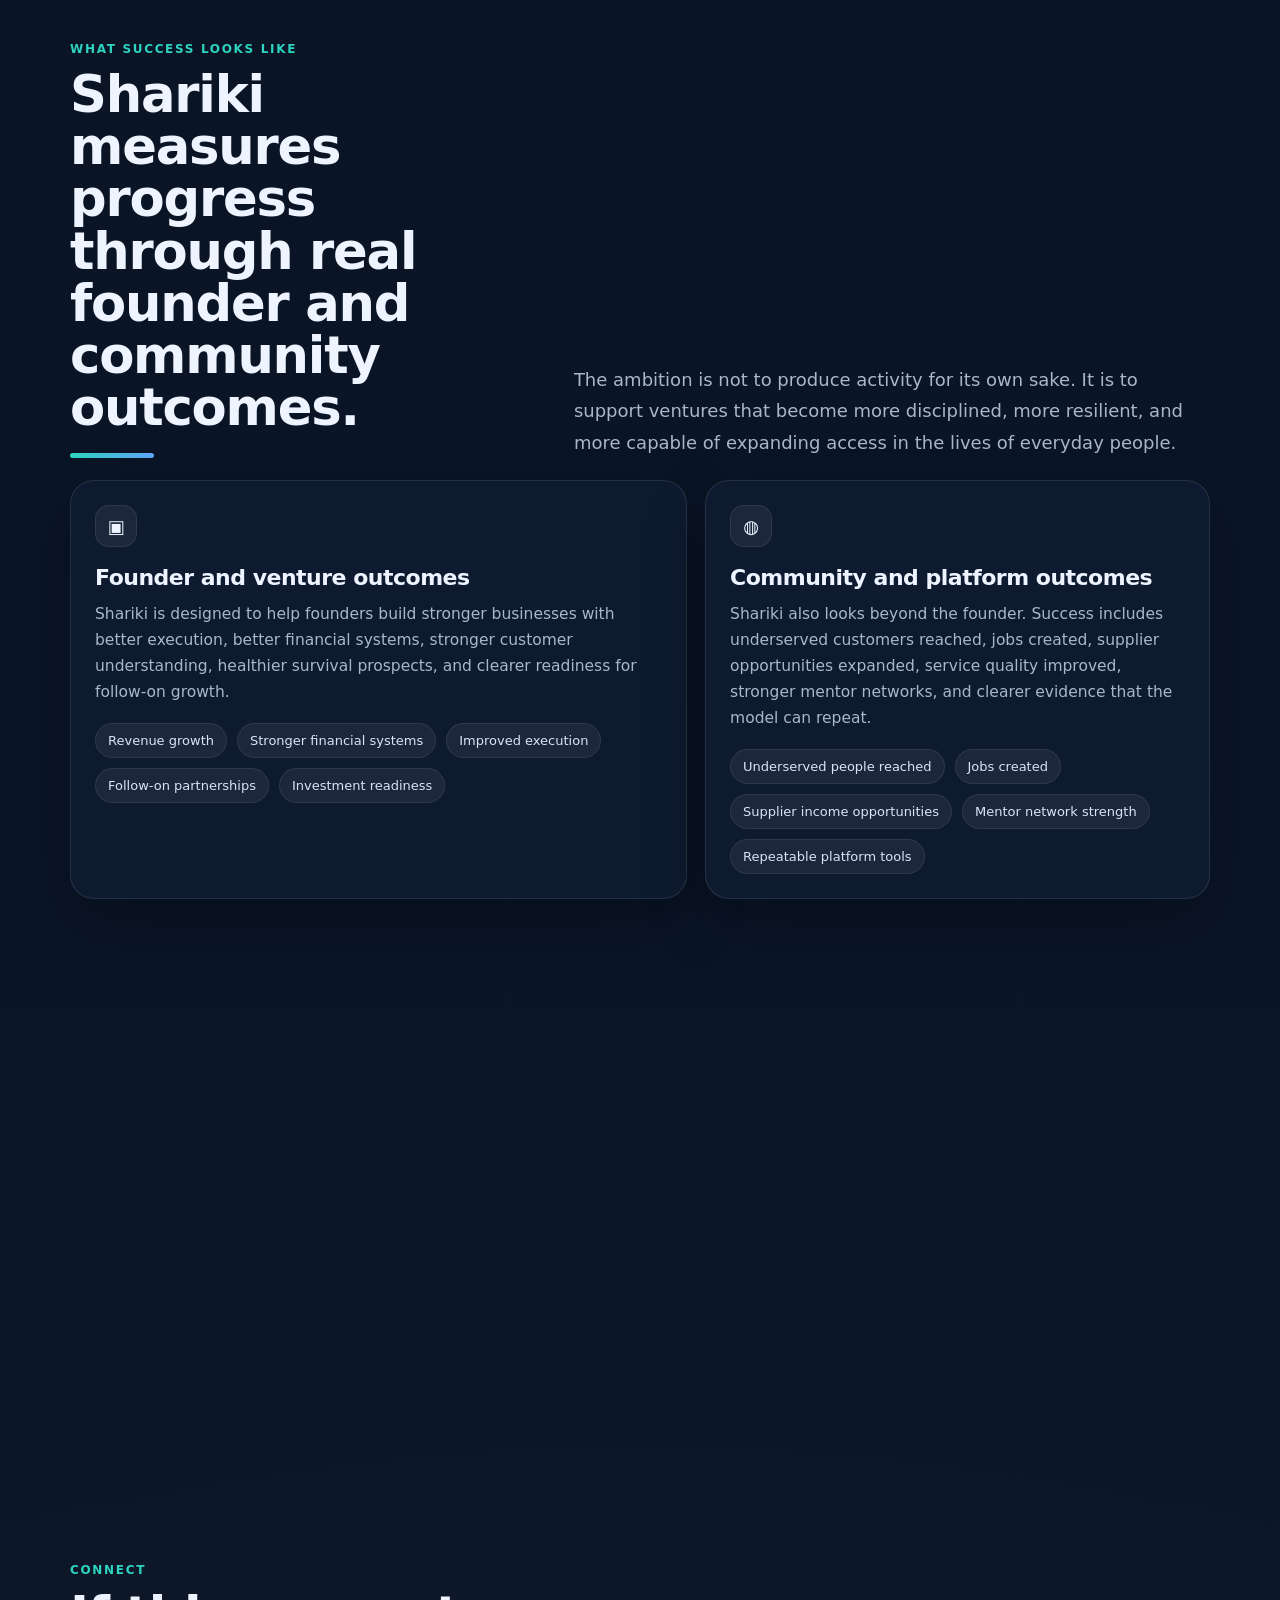
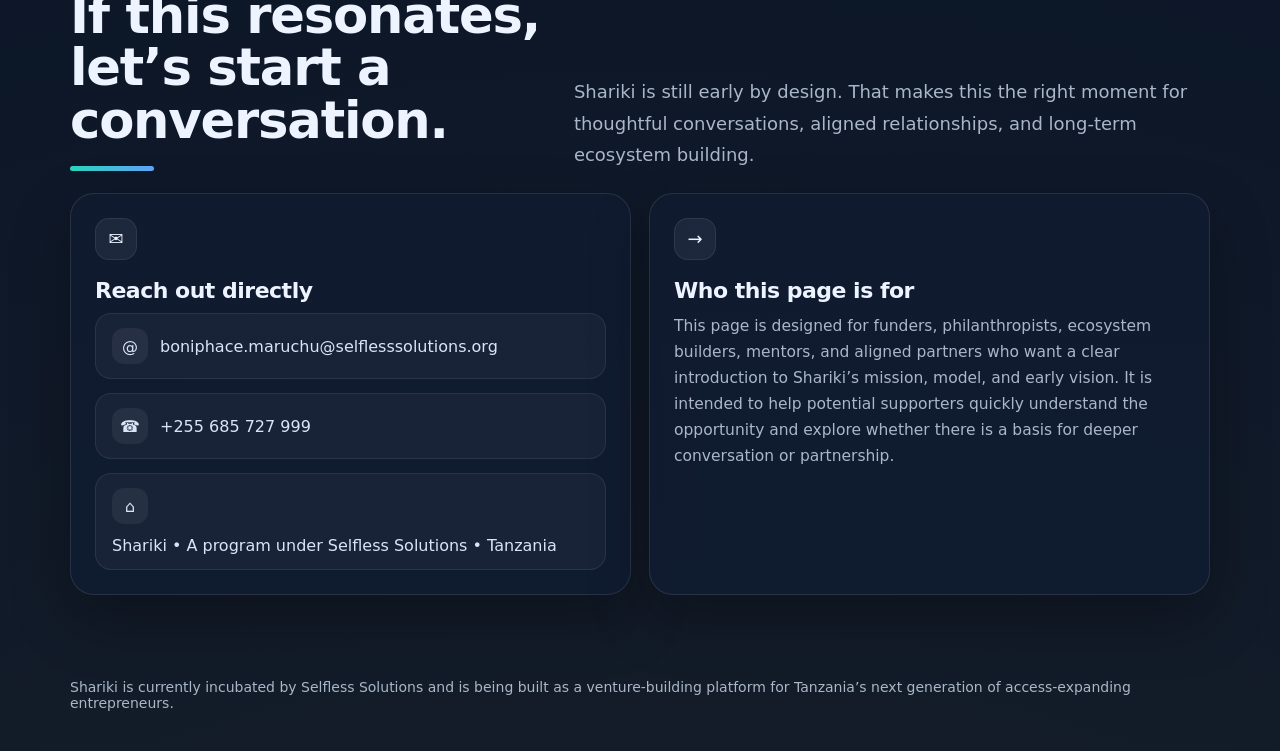
==== commit ec315bfb: "Update index.html" ====
--- a/index.html
+++ b/index.html
@@ -6,7 +6,7 @@
   <title>Shariki | Interactive Outreach Pitch</title>
   <meta name="description" content="Shariki is a Tanzania-based venture-building program supporting entrepreneurs building market-creating businesses for underserved communities." />
   <meta property="og:title" content="Shariki | Interactive Outreach Pitch" />
-  <meta property="og:description" content="A relationship-first interactive pitch for Shariki — a Tanzania-based venture-building program." />
+  <meta property="og:description" content="A short overview of Shariki, a Tanzania-based venture-building program incubated by Selfless Solutions." />
   <meta property="og:type" content="website" />
   <style>
     :root {
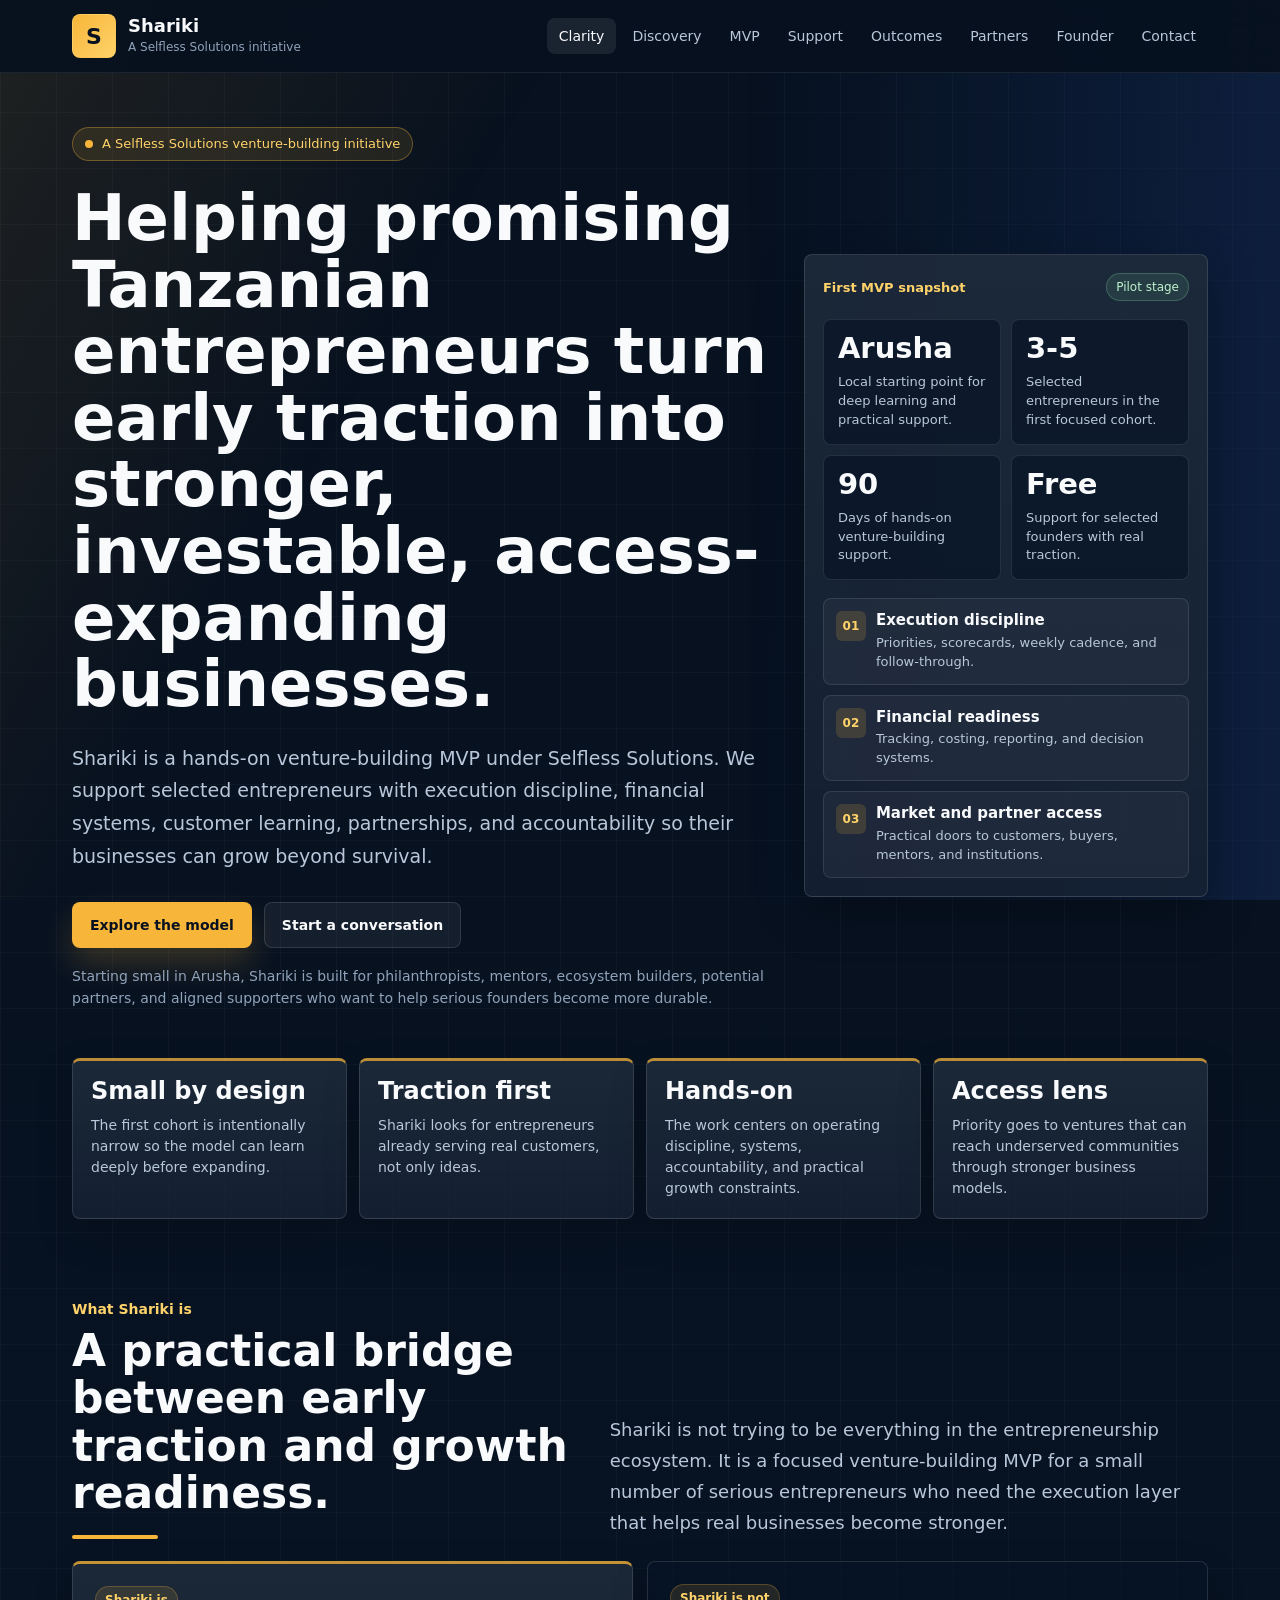
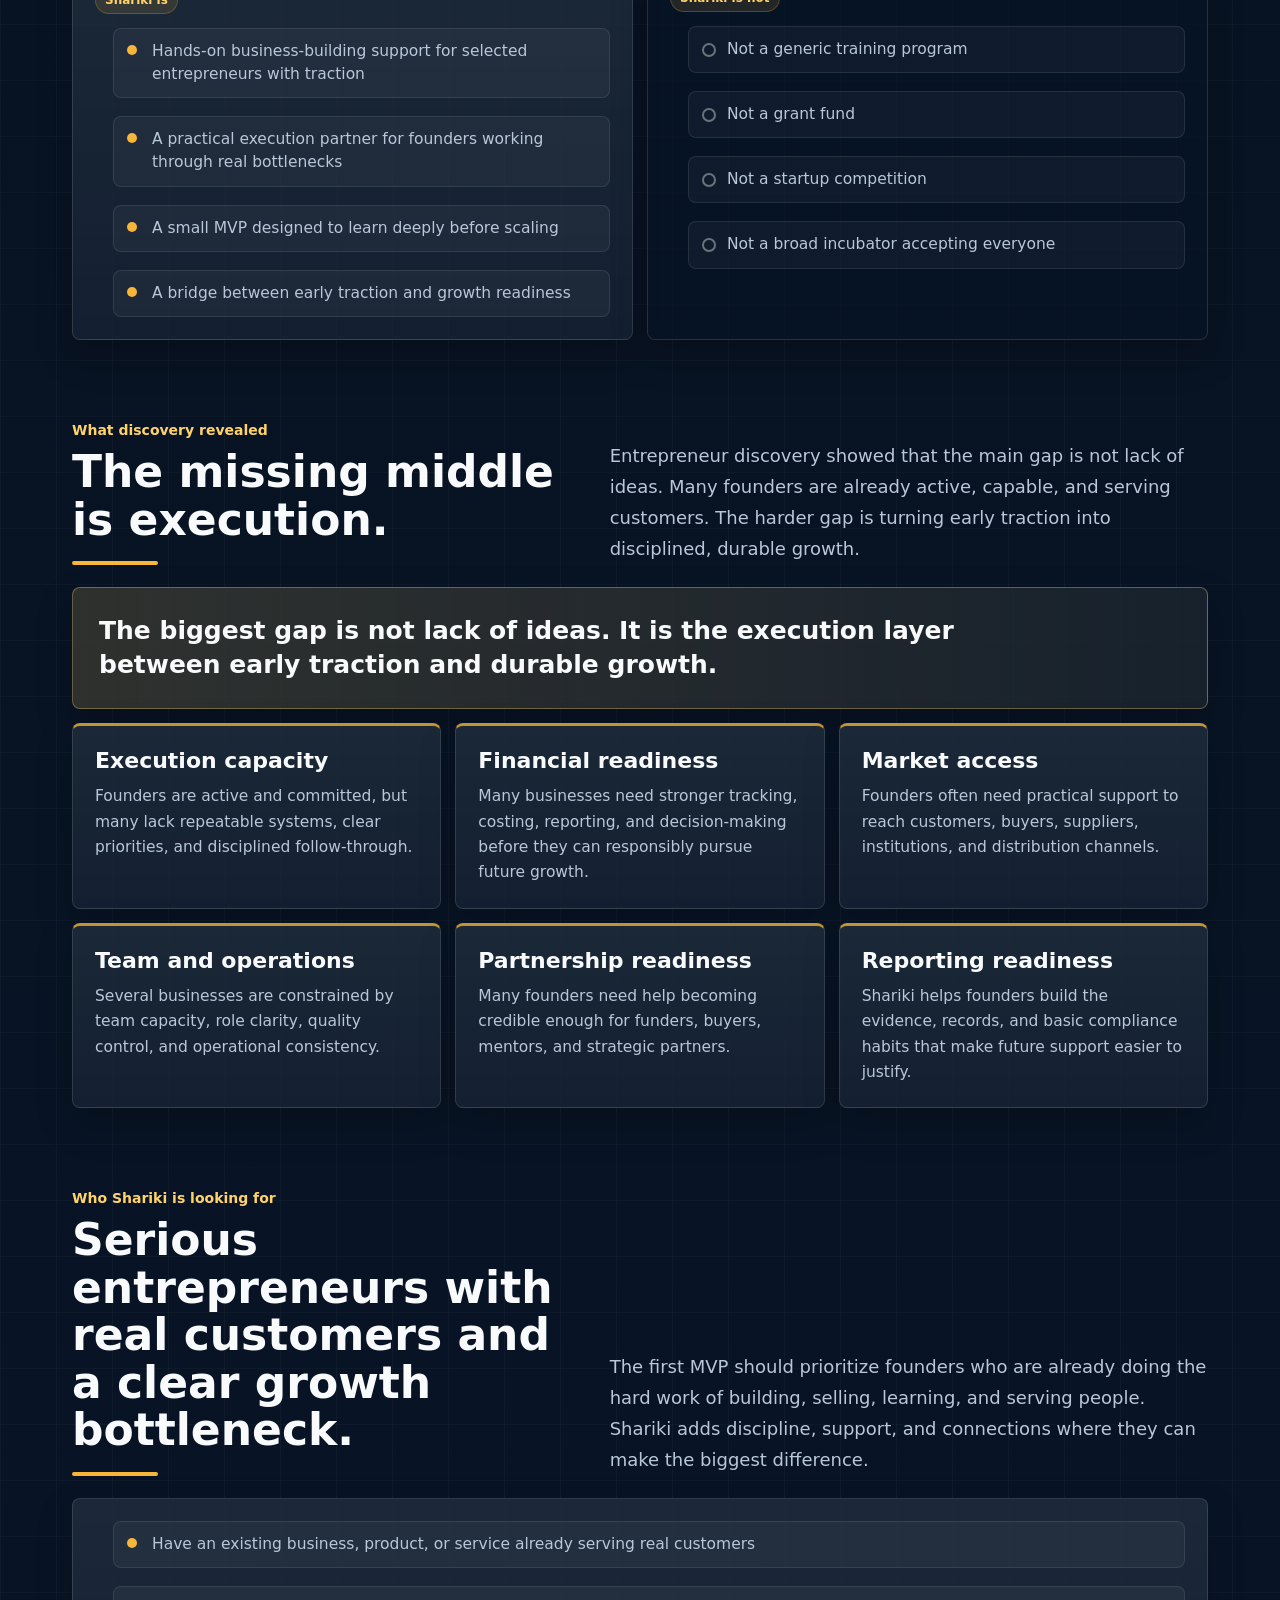
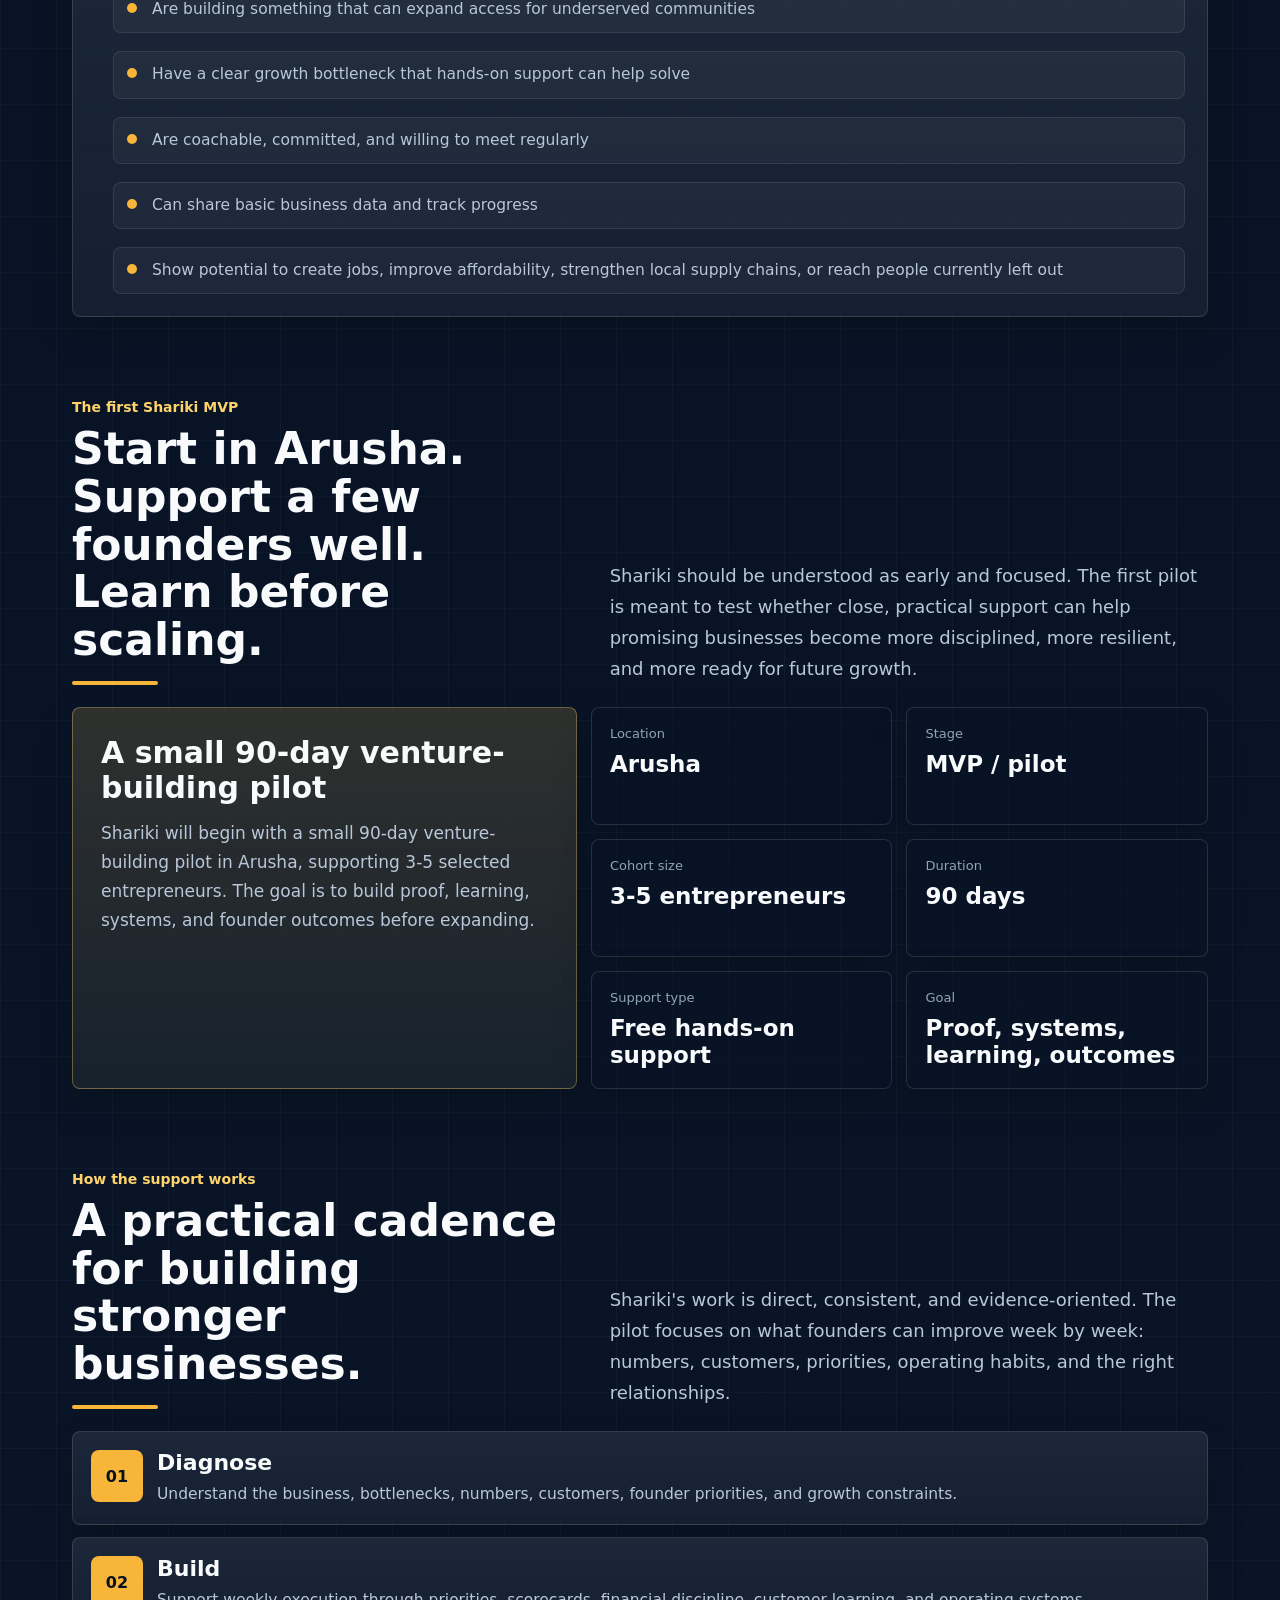
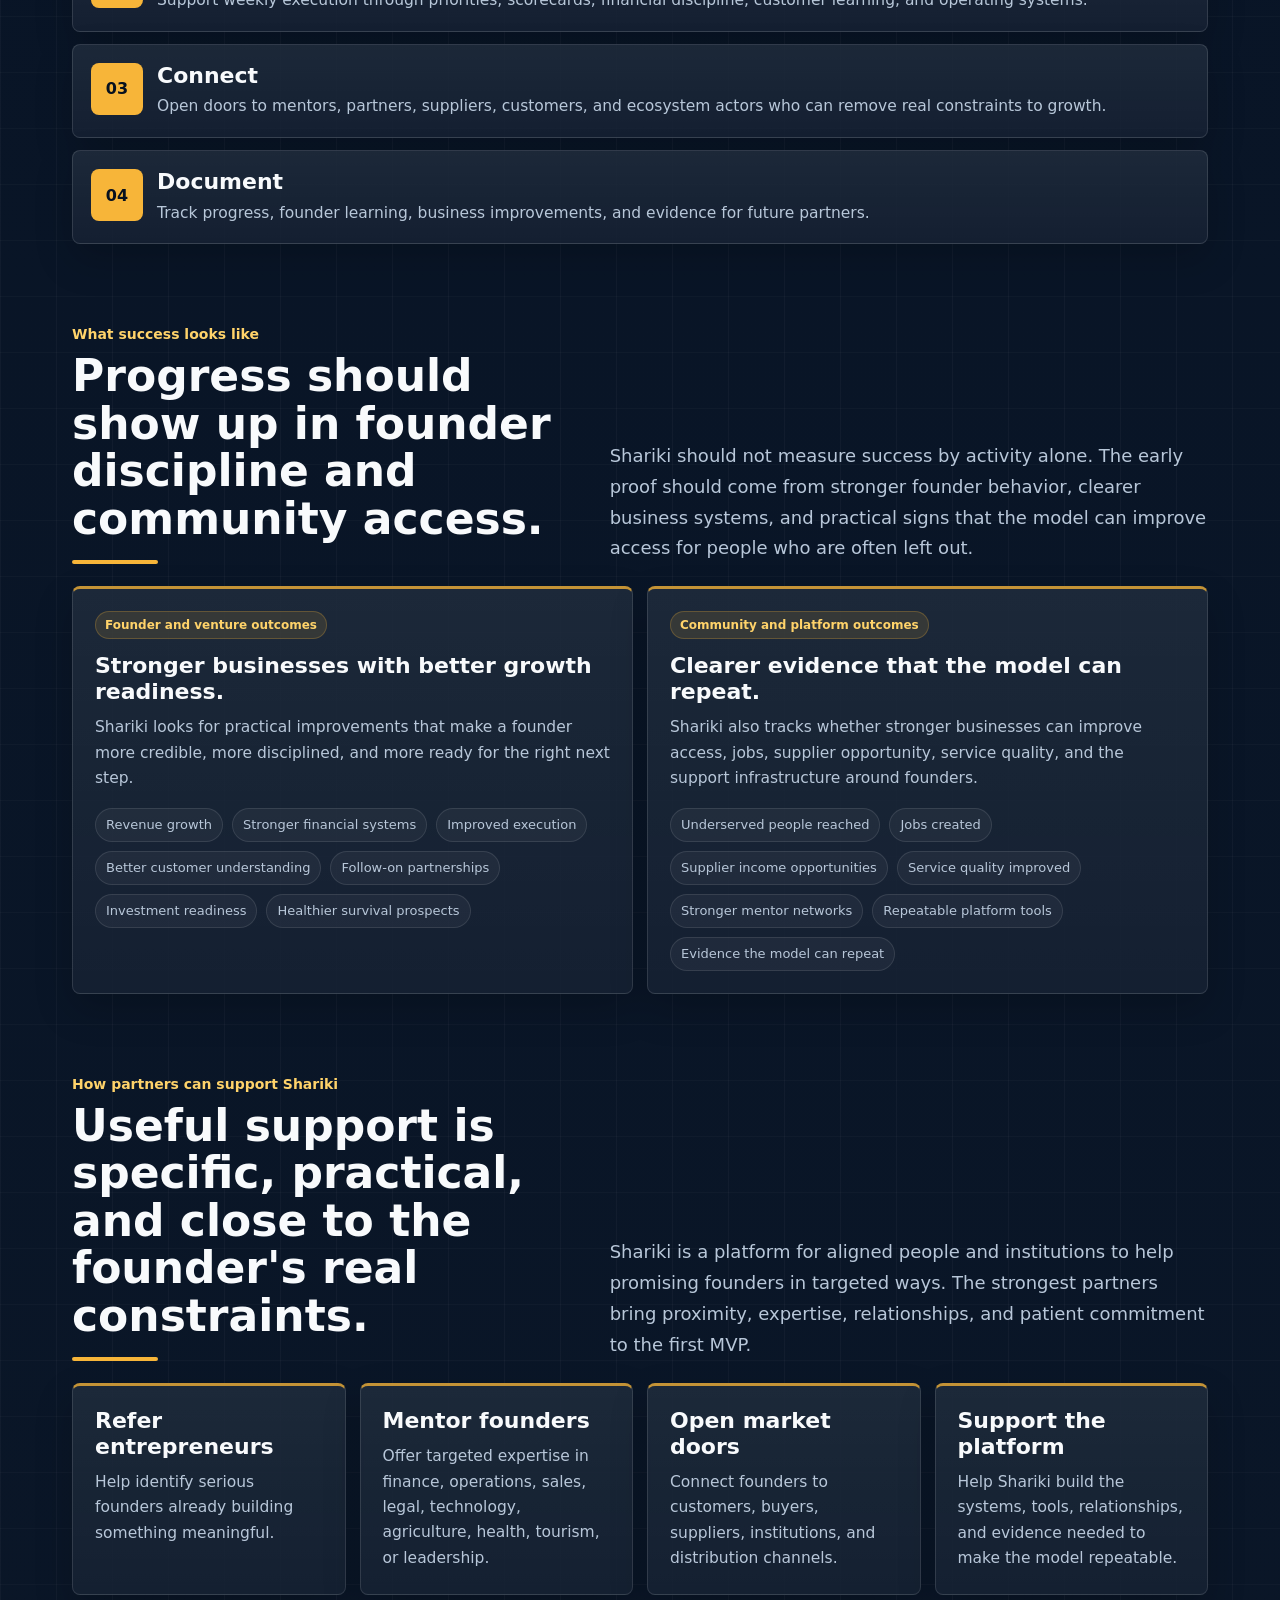
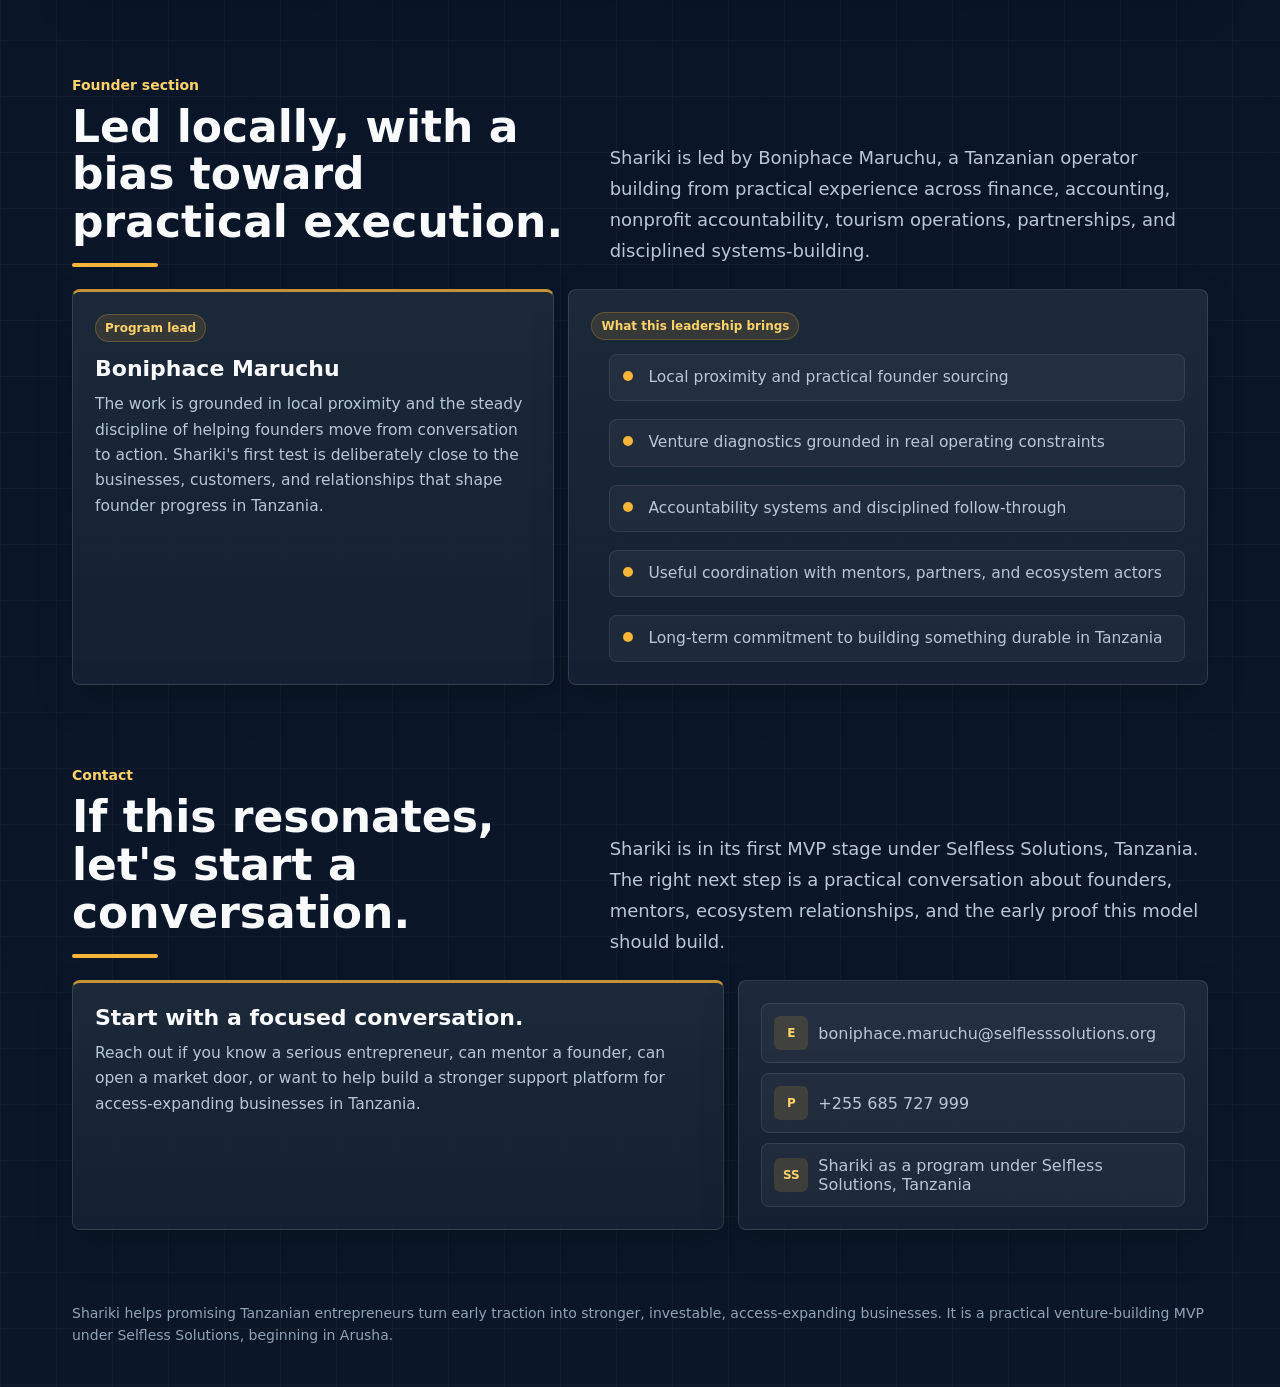
==== commit b3a2cac3: "Improve Shariki MVP dashboard" ====
--- a/index.html
+++ b/index.html
@@ -1,66 +1,80 @@
 <!DOCTYPE html>
-<html lang="en">
+<html lang='en'>
 <head>
-  <meta charset="UTF-8" />
-  <meta name="viewport" content="width=device-width, initial-scale=1.0" />
-  <title>Shariki | Interactive Outreach Pitch</title>
-  <meta name="description" content="Shariki is a Tanzania-based venture-building program supporting entrepreneurs building market-creating businesses for underserved communities." />
-  <meta property="og:title" content="Shariki | Interactive Outreach Pitch" />
-  <meta property="og:description" content="A short overview of Shariki, a Tanzania-based venture-building program incubated by Selfless Solutions." />
-  <meta property="og:type" content="website" />
+  <meta charset='UTF-8'>
+  <meta name='viewport' content='width=device-width, initial-scale=1.0'>
+  <title>Shariki | Venture-Building MVP</title>
+  <meta name='description' content='Shariki helps promising Tanzanian entrepreneurs turn early traction into stronger, investable, access-expanding businesses.'>
+  <meta property='og:title' content='Shariki | Venture-Building MVP'>
+  <meta property='og:description' content='A Selfless Solutions initiative supporting selected Tanzanian entrepreneurs with practical execution support.'>
+  <meta property='og:type' content='website'>
   <style>
     :root {
       --bg: #07111f;
-      --bg-2: #0b1629;
-      --panel: rgba(12, 22, 39, 0.84);
-      --panel-2: rgba(16, 28, 48, 0.92);
-      --panel-3: rgba(255,255,255,0.05);
-      --line: rgba(255,255,255,0.10);
-      --line-strong: rgba(255,255,255,0.16);
-      --text: #edf4ff;
-      --muted: #a9b7c9;
-      --soft: #d7e5f6;
-      --teal: #2dd4bf;
-      --sky: #60a5fa;
-      --gold: #fbbf24;
-      --rose: #fb7185;
-      --shadow: 0 24px 60px rgba(0, 0, 0, 0.28);
-      --radius: 24px;
-      --radius-sm: 18px;
+      --bg2: #081426;
+      --navy: #163265;
+      --surface: #101d2e;
+      --surface2: #17263a;
+      --gold: #f7b539;
+      --gold2: #ffd36a;
+      --text: #f8fafc;
+      --muted: #b8c7d9;
+      --muted2: #91a3b9;
+      --border: rgba(255, 255, 255, 0.12);
+      --gold-border: rgba(255, 211, 106, 0.34);
+      --ink: #07111f;
+      --radius: 8px;
+      --shadow: 0 18px 48px rgba(0, 0, 0, 0.28);
       --max: 1180px;
-      --ease: 220ms ease;
     }
 
     * { box-sizing: border-box; }
     html { scroll-behavior: smooth; }
+
     body {
       margin: 0;
       color: var(--text);
-      font-family: Inter, ui-sans-serif, system-ui, -apple-system, BlinkMacSystemFont, "Segoe UI", sans-serif;
+      font-family: Inter, ui-sans-serif, system-ui, -apple-system, BlinkMacSystemFont, Segoe UI, sans-serif;
       background:
-        radial-gradient(circle at 8% 10%, rgba(96,165,250,.14), transparent 23%),
-        radial-gradient(circle at 92% 12%, rgba(45,212,191,.12), transparent 24%),
-        radial-gradient(circle at 50% 120%, rgba(251,191,36,.08), transparent 30%),
-        linear-gradient(180deg, #05101d 0%, #081221 30%, #0b1629 100%);
+        linear-gradient(90deg, rgba(255,255,255,0.03) 1px, transparent 1px),
+        linear-gradient(180deg, rgba(255,255,255,0.025) 1px, transparent 1px),
+        linear-gradient(180deg, #07111f 0%, #081426 48%, #0b1728 100%);
+      background-size: 56px 56px, 56px 56px, auto;
       min-height: 100vh;
     }
 
+    body::before {
+      content: '';
+      position: fixed;
+      inset: 0;
+      pointer-events: none;
+      background:
+        linear-gradient(120deg, rgba(247,181,57,0.13), transparent 34%),
+        linear-gradient(270deg, rgba(22,50,101,0.52), transparent 42%);
+      opacity: 0.82;
+    }
+
     a { color: inherit; text-decoration: none; }
-    img { max-width: 100%; display: block; }
-
-    .container { width: min(100%, var(--max)); margin: 0 auto; padding: 0 20px; }
+    p, h1, h2, h3, h4 { letter-spacing: 0; }
+
+    .container {
+      width: min(100%, var(--max));
+      margin: 0 auto;
+      padding: 0 22px;
+      position: relative;
+    }
 
     .nav-wrap {
       position: sticky;
       top: 0;
-      z-index: 50;
+      z-index: 20;
+      background: rgba(7, 17, 31, 0.92);
+      border-bottom: 1px solid rgba(255,255,255,0.08);
       backdrop-filter: blur(16px);
-      background: rgba(5, 10, 18, 0.72);
-      border-bottom: 1px solid rgba(255,255,255,0.06);
     }
 
     .nav {
-      min-height: 76px;
+      min-height: 72px;
       display: flex;
       align-items: center;
       justify-content: space-between;
@@ -68,940 +82,624 @@
     }
 
     .brand {
-      display: flex;
+      display: inline-flex;
       align-items: center;
-      gap: 14px;
-      font-weight: 800;
-      letter-spacing: 0.2px;
-      min-width: 0;
-    }
-
-    .mark {
-      width: 46px;
-      height: 46px;
-      border-radius: 16px;
-      background: linear-gradient(135deg, var(--teal), var(--sky));
+      gap: 12px;
+      min-width: 218px;
+    }
+
+    .brand-mark {
+      width: 44px;
+      height: 44px;
+      border-radius: var(--radius);
       display: grid;
       place-items: center;
-      color: #03243b;
+      background: linear-gradient(135deg, var(--gold), var(--gold2));
+      color: var(--ink);
       font-size: 22px;
-      box-shadow: var(--shadow);
+      font-weight: 900;
+      border: 1px solid var(--gold-border);
       flex: 0 0 auto;
     }
 
-    .brand-copy { min-width: 0; }
-    .brand-title { font-size: 1.05rem; }
-    .brand-sub { font-size: 12px; color: var(--muted); margin-top: 2px; white-space: nowrap; overflow: hidden; text-overflow: ellipsis; }
+    .brand-name { font-size: 18px; font-weight: 850; line-height: 1; }
+    .brand-meta { margin-top: 5px; color: var(--muted2); font-size: 12px; line-height: 1.25; }
 
     .nav-links {
       display: flex;
-      flex-wrap: wrap;
       justify-content: flex-end;
-      gap: 8px;
-    }
+      gap: 4px;
+      overflow-x: auto;
+      scrollbar-width: none;
+    }
+
+    .nav-links::-webkit-scrollbar { display: none; }
 
     .nav-links a {
       color: var(--muted);
       font-size: 14px;
-      padding: 10px 12px;
-      border-radius: 12px;
-      transition: background var(--ease), color var(--ease), transform var(--ease);
+      line-height: 1;
+      padding: 11px 12px;
+      border-radius: var(--radius);
+      white-space: nowrap;
+      transition: color 180ms ease, background 180ms ease;
     }
 
     .nav-links a:hover,
     .nav-links a.active {
       color: var(--text);
-      background: rgba(255,255,255,0.06);
-      transform: translateY(-1px);
+      background: rgba(255,255,255,0.08);
     }
 
     .hero {
-      padding: 58px 0 30px;
+      padding: 54px 0 26px;
       display: grid;
-      grid-template-columns: minmax(0, 1.3fr) minmax(300px, .82fr);
-      gap: 22px;
-      align-items: stretch;
-    }
-
-    .panel {
-      background: var(--panel);
-      border: 1px solid var(--line);
-      border-radius: calc(var(--radius) + 4px);
-      box-shadow: var(--shadow);
-      position: relative;
-      overflow: hidden;
-    }
-
-    .panel::before {
-      content: "";
-      position: absolute;
-      inset: 0;
-      background: linear-gradient(145deg, rgba(255,255,255,0.05), transparent 18%, transparent 70%, rgba(96,165,250,0.06));
-      pointer-events: none;
-    }
-
-    .hero-main { padding: 38px; }
-    .hero-side { padding: 28px; display: flex; flex-direction: column; gap: 16px; }
-
-    .eyebrow {
+      grid-template-columns: minmax(0, 1.08fr) minmax(330px, 0.62fr);
+      gap: 28px;
+      align-items: center;
+    }
+
+    .badge {
       display: inline-flex;
       align-items: center;
-      gap: 10px;
-      padding: 8px 14px;
+      gap: 9px;
+      width: fit-content;
+      min-height: 34px;
+      padding: 8px 12px;
       border-radius: 999px;
-      background: rgba(255,255,255,0.06);
-      border: 1px solid rgba(255,255,255,0.08);
-      color: var(--soft);
+      border: 1px solid rgba(247,181,57,0.34);
+      background: rgba(247,181,57,0.1);
+      color: var(--gold2);
       font-size: 13px;
-      margin-bottom: 20px;
-    }
-
-    .eyebrow-dot {
-      width: 8px; height: 8px; border-radius: 999px; background: linear-gradient(135deg, var(--gold), #fde68a);
-      box-shadow: 0 0 0 6px rgba(251,191,36,.12);
+      line-height: 1.25;
+    }
+
+    .badge::before {
+      content: '';
+      width: 8px;
+      height: 8px;
+      border-radius: 50%;
+      background: var(--gold);
+      flex: 0 0 auto;
     }
 
     h1 {
-      margin: 0;
-      font-size: clamp(2.6rem, 6vw, 5rem);
-      line-height: 0.98;
-      letter-spacing: -1.9px;
-      max-width: 12ch;
+      margin: 24px 0 0;
+      max-width: 960px;
+      font-size: 64px;
+      line-height: 1.04;
+      font-weight: 860;
     }
 
     .hero-lead {
-      margin: 22px 0 0;
-      max-width: 64ch;
+      margin: 24px 0 0;
+      max-width: 800px;
       color: var(--muted);
-      font-size: 18px;
+      font-size: 19px;
       line-height: 1.72;
     }
 
-    .hero-cta {
-      display: flex;
-      flex-wrap: wrap;
-      gap: 12px;
-      margin: 28px 0 0;
-    }
+    .hero-actions { display: flex; flex-wrap: wrap; gap: 12px; margin-top: 30px; }
 
     .btn {
-      appearance: none;
-      border: 0;
-      border-radius: 14px;
-      padding: 13px 18px;
-      cursor: pointer;
-      font-weight: 700;
-      letter-spacing: 0.15px;
-      transition: transform var(--ease), box-shadow var(--ease), background var(--ease), border-color var(--ease);
       display: inline-flex;
       align-items: center;
       justify-content: center;
-      gap: 10px;
+      min-height: 46px;
+      border-radius: var(--radius);
+      padding: 13px 17px;
+      border: 1px solid transparent;
+      font-weight: 800;
+      font-size: 14px;
+      transition: transform 180ms ease, background 180ms ease, border-color 180ms ease;
     }
 
     .btn:hover { transform: translateY(-1px); }
-    .btn-primary {
-      background: linear-gradient(135deg, var(--teal), var(--sky));
-      color: #04243a;
-      box-shadow: 0 16px 36px rgba(45,212,191,.16);
-    }
-
-    .btn-secondary {
-      background: rgba(255,255,255,0.05);
-      color: var(--text);
-      border: 1px solid rgba(255,255,255,0.09);
-    }
+    .btn-primary { background: var(--gold); color: var(--ink); box-shadow: 0 16px 32px rgba(247,181,57,0.2); }
+    .btn-secondary { background: rgba(255,255,255,0.055); color: var(--text); border-color: var(--border); }
 
     .hero-note {
       margin-top: 18px;
+      max-width: 720px;
+      color: var(--muted2);
       font-size: 14px;
-      color: var(--muted);
-    }
-
-    .side-card {
+      line-height: 1.55;
+    }
+
+    .dashboard,
+    .card,
+    .quick-item,
+    .step,
+    .fact,
+    .discovery-lead,
+    .mvp-summary {
+      border-radius: var(--radius);
+      border: 1px solid var(--border);
+      background: linear-gradient(180deg, rgba(255,255,255,0.06), rgba(255,255,255,0.025)), rgba(16,29,46,0.86);
+      box-shadow: 0 16px 38px rgba(0,0,0,0.18);
+    }
+
+    .dashboard { overflow: hidden; box-shadow: var(--shadow); }
+
+    .dashboard-head {
+      display: flex;
+      align-items: center;
+      justify-content: space-between;
+      gap: 18px;
+      padding: 18px 18px 0;
+    }
+
+    .dashboard-title { color: var(--gold2); font-size: 13px; font-weight: 800; }
+
+    .status-chip {
+      min-height: 28px;
+      padding: 6px 9px;
+      border-radius: 999px;
+      background: rgba(124,207,154,0.12);
+      color: #bff2cc;
+      border: 1px solid rgba(124,207,154,0.28);
+      font-size: 12px;
+      white-space: nowrap;
+    }
+
+    .metric-grid {
+      display: grid;
+      grid-template-columns: repeat(2, minmax(0, 1fr));
+      gap: 10px;
       padding: 18px;
-      border-radius: 18px;
-      background: rgba(255,255,255,0.05);
-      border: 1px solid rgba(255,255,255,0.08);
-    }
-
-    .side-label {
+    }
+
+    .metric {
+      min-height: 112px;
+      padding: 14px;
+      border: 1px solid rgba(255,255,255,0.1);
+      border-radius: var(--radius);
+      background: rgba(8,20,38,0.68);
+    }
+
+    .metric strong { display: block; color: var(--text); font-size: 29px; line-height: 1; margin-bottom: 10px; }
+    .metric span { display: block; color: var(--muted); font-size: 13px; line-height: 1.45; }
+
+    .focus-list { padding: 0 18px 18px; display: grid; gap: 10px; }
+
+    .focus-item {
+      display: grid;
+      grid-template-columns: 30px 1fr;
+      gap: 10px;
+      align-items: start;
+      padding: 12px;
+      border-radius: var(--radius);
+      border: 1px solid rgba(255,255,255,0.1);
+      background: rgba(255,255,255,0.04);
+    }
+
+    .focus-no {
+      width: 30px;
+      height: 30px;
+      display: grid;
+      place-items: center;
+      border-radius: 6px;
+      background: rgba(247,181,57,0.16);
+      color: var(--gold2);
       font-size: 12px;
-      text-transform: uppercase;
-      letter-spacing: 0.12em;
-      color: #98afc7;
-      margin-bottom: 10px;
-    }
-
-    .side-title {
-      font-size: 28px;
-      line-height: 1.05;
-      margin: 0 0 8px;
-      letter-spacing: -0.8px;
-    }
-
-    .side-copy,
-    .side-list {
-      color: var(--muted);
-      font-size: 15px;
-      line-height: 1.65;
-      margin: 0;
-    }
-
-    .side-list { padding-left: 18px; }
-    .side-list li + li { margin-top: 10px; }
-
-    .mini-roadmap {
+      font-weight: 900;
+    }
+
+    .focus-item h3 { margin: 0 0 4px; font-size: 15px; line-height: 1.25; }
+    .focus-item p { margin: 0; color: var(--muted); font-size: 13px; line-height: 1.45; }
+
+    .quick-strip { display: grid; grid-template-columns: repeat(4, minmax(0, 1fr)); gap: 12px; margin: 8px 0 0; }
+    .quick-item { min-height: 122px; padding: 18px; border-top: 3px solid rgba(247,181,57,0.74); }
+    .quick-item strong { display: block; color: var(--text); font-size: 24px; line-height: 1.08; margin-bottom: 10px; }
+    .quick-item span { display: block; color: var(--muted); font-size: 14px; line-height: 1.52; }
+
+    section.block { padding-top: 82px; scroll-margin-top: 90px; }
+
+    .section-head {
       display: grid;
-      gap: 12px;
-      margin-top: 4px;
-    }
-
-    .road-row {
-      display: grid;
-      grid-template-columns: 74px 1fr;
-      gap: 12px;
-      align-items: start;
-      padding: 10px 0;
-      border-top: 1px solid rgba(255,255,255,0.08);
-    }
-
-    .road-row:first-child { border-top: 0; padding-top: 0; }
-    .road-year {
+      grid-template-columns: minmax(0, 0.92fr) minmax(0, 1.08fr);
+      gap: 28px;
+      align-items: end;
+      margin-bottom: 22px;
+    }
+
+    .section-label { color: var(--gold2); font-size: 14px; font-weight: 800; margin-bottom: 10px; }
+    h2 { margin: 0; font-size: 44px; line-height: 1.08; font-weight: 820; }
+    .section-copy { margin: 0; color: var(--muted); font-size: 18px; line-height: 1.72; max-width: 740px; }
+    .rule { width: 86px; height: 4px; border-radius: 999px; background: var(--gold); margin-top: 18px; }
+
+    .grid-2, .grid-3, .grid-4, .split-list { display: grid; gap: 14px; }
+    .grid-2, .split-list { grid-template-columns: repeat(2, minmax(0, 1fr)); }
+    .grid-3 { grid-template-columns: repeat(3, minmax(0, 1fr)); }
+    .grid-4 { grid-template-columns: repeat(4, minmax(0, 1fr)); }
+
+    .card { min-height: 100%; padding: 22px; }
+    .card.gold-edge { border-top: 3px solid rgba(247,181,57,0.78); }
+    .card.dark { background: rgba(8,20,38,0.72); }
+    .card h3 { margin: 0 0 10px; font-size: 22px; line-height: 1.18; font-weight: 800; }
+    .card p, .card li { color: var(--muted); font-size: 15.5px; line-height: 1.64; }
+    .card p { margin: 0; }
+    .card ul { margin: 0; padding-left: 18px; }
+    .card li + li { margin-top: 8px; }
+
+    .mini-label {
+      display: inline-flex;
+      align-items: center;
+      min-height: 28px;
+      margin-bottom: 14px;
+      padding: 6px 9px;
+      border-radius: 999px;
+      background: rgba(247,181,57,0.12);
+      color: var(--gold2);
+      border: 1px solid rgba(247,181,57,0.24);
+      font-size: 12px;
       font-weight: 800;
-      color: var(--soft);
-      letter-spacing: 0.02em;
-    }
-
-    .road-copy {
+    }
+
+    .check-list { display: grid; gap: 10px; margin: 0; padding: 0; list-style: none; }
+    .check-list li {
+      position: relative;
+      min-height: 40px;
+      padding: 11px 12px 11px 38px;
+      border-radius: var(--radius);
+      background: rgba(255,255,255,0.04);
+      border: 1px solid rgba(255,255,255,0.09);
       color: var(--muted);
       line-height: 1.5;
-      font-size: 14px;
-    }
-
-    .trust-strip {
-      margin-top: 6px;
-      display: grid;
-      grid-template-columns: repeat(4, minmax(0, 1fr));
-      gap: 14px;
-    }
-
-    .trust-item {
-      padding: 18px;
-      border-radius: 18px;
-      background: var(--panel-3);
-      border: 1px solid rgba(255,255,255,0.08);
-      min-height: 118px;
-    }
-
-    .trust-item strong {
-      display: block;
-      font-size: 26px;
-      line-height: 1;
-      letter-spacing: -0.6px;
-      margin-bottom: 10px;
-    }
-
-    .trust-item span {
-      color: var(--muted);
-      font-size: 14px;
-      line-height: 1.5;
-      display: block;
-    }
-
-    section.block { padding: 82px 0 0; }
-
-    .section-head {
-      display: grid;
-      grid-template-columns: .86fr 1.14fr;
-      gap: 24px;
-      align-items: end;
-      margin-bottom: 22px;
-    }
-
-    .kicker {
-      color: var(--teal);
-      text-transform: uppercase;
-      font-size: 12px;
-      letter-spacing: 0.14em;
-      font-weight: 700;
-      margin-bottom: 12px;
-    }
-
-    h2 {
-      margin: 0;
-      font-size: clamp(2rem, 4vw, 3.4rem);
-      line-height: 1.02;
-      letter-spacing: -1.2px;
-    }
-
-    .section-copy {
-      color: var(--muted);
-      font-size: 18px;
-      line-height: 1.75;
-      margin: 0;
-      max-width: 68ch;
-    }
-
-    .grid-3, .grid-2 {
-      display: grid;
-      gap: 18px;
-    }
-
-    .grid-3 { grid-template-columns: repeat(3, minmax(0, 1fr)); }
-    .grid-2 { grid-template-columns: repeat(2, minmax(0, 1fr)); }
-
-    .card {
-      background: var(--panel-2);
-      border: 1px solid var(--line);
-      border-radius: var(--radius);
-      padding: 24px;
-      box-shadow: var(--shadow);
-      position: relative;
-      overflow: hidden;
-    }
-
-    .card::after {
-      content: "";
+    }
+
+    .check-list li::before {
+      content: '';
       position: absolute;
-      inset: auto -30% -40% auto;
-      width: 120px;
-      height: 120px;
-      border-radius: 999px;
-      background: radial-gradient(circle, rgba(96,165,250,.14), transparent 70%);
-      pointer-events: none;
-    }
-
-    .icon {
-      width: 42px;
-      height: 42px;
-      border-radius: 14px;
-      display: grid;
-      place-items: center;
-      background: rgba(255,255,255,0.06);
-      border: 1px solid rgba(255,255,255,0.08);
-      margin-bottom: 18px;
-      font-size: 18px;
-    }
-
-    .card h3 {
-      margin: 0 0 10px;
-      font-size: 22px;
-      line-height: 1.15;
-      letter-spacing: -0.5px;
-    }
-
-    .card p, .card li {
-      color: var(--muted);
-      font-size: 15.5px;
-      line-height: 1.68;
-      margin: 0;
-    }
-
-    .card ul { margin: 0; padding-left: 18px; }
-    .card li + li { margin-top: 8px; }
-
-    .story-band {
-      display: grid;
-      grid-template-columns: 1.1fr .9fr;
-      gap: 18px;
-    }
-
-    .quote-card {
-      display: flex;
-      flex-direction: column;
-      justify-content: space-between;
-      min-height: 100%;
-    }
-
-    blockquote {
-      margin: 0;
-      font-size: clamp(1.35rem, 2.2vw, 1.8rem);
-      line-height: 1.45;
-      letter-spacing: -0.4px;
-      color: var(--soft);
-    }
-
-    .quote-attrib {
-      margin-top: 20px;
-      color: var(--muted);
-      font-size: 14px;
-    }
-
-    .process {
-      display: grid;
-      gap: 14px;
-    }
-
-    .step {
-      display: grid;
-      grid-template-columns: 58px 1fr;
-      gap: 16px;
-      align-items: start;
-      padding: 18px;
-      border-radius: 18px;
-      background: rgba(255,255,255,0.04);
-      border: 1px solid rgba(255,255,255,0.08);
-    }
-
-    .step-no {
-      width: 58px;
-      height: 58px;
-      border-radius: 18px;
-      display: grid;
-      place-items: center;
-      font-size: 22px;
-      font-weight: 800;
-      color: #03283e;
-      background: linear-gradient(135deg, #7dd3fc, #2dd4bf);
-    }
-
-    .step h4 {
-      margin: 2px 0 8px;
-      font-size: 20px;
-      letter-spacing: -0.4px;
-    }
-
-    .outcomes-grid {
-      display: grid;
-      grid-template-columns: 1.1fr .9fr;
-      gap: 18px;
-    }
-
-    .pill-row {
-      display: flex;
-      flex-wrap: wrap;
-      gap: 10px;
-      margin-top: 18px;
-    }
-
-    .pill {
-      padding: 9px 12px;
-      border-radius: 999px;
-      background: rgba(255,255,255,0.06);
-      border: 1px solid rgba(255,255,255,0.08);
-      color: var(--soft);
-      font-size: 13px;
-    }
-
-    .timeline {
-      display: grid;
-      gap: 14px;
-    }
-
-    .time-card {
-      padding: 20px;
-      border-radius: 18px;
-      background: rgba(255,255,255,0.04);
-      border: 1px solid rgba(255,255,255,0.08);
-    }
-
-    .time-card strong {
-      display: inline-block;
-      font-size: 14px;
-      letter-spacing: 0.12em;
-      color: var(--gold);
-      text-transform: uppercase;
-      margin-bottom: 8px;
-    }
-
-    .time-card h4 {
-      margin: 0 0 8px;
-      font-size: 22px;
-      letter-spacing: -0.4px;
-    }
-
-    .founder-grid {
-      display: grid;
-      grid-template-columns: .82fr 1.18fr;
-      gap: 18px;
-      align-items: stretch;
-    }
-
-    .founder-badge {
-      display: inline-flex;
-      align-items: center;
-      gap: 10px;
-      padding: 10px 14px;
-      border-radius: 999px;
-      background: rgba(255,255,255,0.06);
-      border: 1px solid rgba(255,255,255,0.08);
-      color: var(--soft);
-      font-size: 13px;
-      margin-bottom: 16px;
-    }
-
-    .contact-card {
-      display: grid;
-      gap: 14px;
-    }
-
-    .contact-line {
-      display: flex;
-      align-items: center;
-      gap: 12px;
-      padding: 14px 16px;
-      border-radius: 16px;
-      background: rgba(255,255,255,0.04);
-      border: 1px solid rgba(255,255,255,0.08);
-      flex-wrap: wrap;
-    }
-
-    .contact-icon {
-      width: 36px;
-      height: 36px;
-      border-radius: 12px;
-      display: grid;
-      place-items: center;
-      background: rgba(255,255,255,0.06);
-      color: var(--soft);
-      font-size: 16px;
-      flex: 0 0 auto;
-    }
-
-    .contact-line span,
-    .contact-line a { color: var(--soft); }
-
-    .footer {
-      padding: 84px 0 40px;
-      color: var(--muted);
-      font-size: 14px;
-    }
-
-    .fade-up {
-      opacity: 0;
-      transform: translateY(18px);
-      transition: opacity .7s ease, transform .7s ease;
-    }
-
-    .fade-up.is-visible {
-      opacity: 1;
-      transform: translateY(0);
-    }
-
-    .accent-line {
-      width: 84px;
-      height: 5px;
-      border-radius: 999px;
-      background: linear-gradient(90deg, var(--teal), var(--sky));
-      margin: 20px 0 0;
-    }
-
-    @media (max-width: 1024px) {
-      .hero,
-      .section-head,
-      .story-band,
-      .outcomes-grid,
-      .founder-grid {
-        grid-template-columns: 1fr;
-      }
-
-      .grid-3 { grid-template-columns: 1fr; }
-      .grid-2 { grid-template-columns: 1fr; }
-      .trust-strip { grid-template-columns: repeat(2, minmax(0, 1fr)); }
-    }
-
-    @media (max-width: 720px) {
-      .nav { padding: 12px 0; align-items: flex-start; }
-      .nav-links { display: none; }
-      .hero { padding-top: 36px; }
-      .hero-main, .hero-side, .card { padding: 22px; }
-      h1 { max-width: 100%; }
+      left: 13px;
+      top: 16px;
+      width: 10px;
+      height: 10px;
+      border-radius: 50%;
+      background: var(--gold);
+    }
+
+    .not-list li::before { background: transparent; border: 2px solid rgba(255,255,255,0.38); }
+
+    .discovery-lead {
+      margin-bottom: 14px;
+      padding: 26px;
+      border-color: var(--gold-border);
+      background: linear-gradient(90deg, rgba(247,181,57,0.14), rgba(247,181,57,0.04)), rgba(16,29,46,0.9);
+    }
+
+    .discovery-lead p { margin: 0; max-width: 980px; color: var(--text); font-size: 25px; line-height: 1.36; font-weight: 780; }
+
+    .mvp-panel { display: grid; grid-template-columns: minmax(0, 0.9fr) minmax(0, 1.1fr); gap: 14px; align-items: stretch; }
+    .mvp-summary { padding: 28px; border-color: var(--gold-border); background: linear-gradient(180deg, rgba(247,181,57,0.14), rgba(247,181,57,0.04)), rgba(16,29,46,0.9); }
+    .mvp-summary h3 { margin: 0 0 14px; font-size: 30px; line-height: 1.15; }
+    .mvp-summary p { margin: 0; color: var(--muted); font-size: 17px; line-height: 1.7; }
+
+    .facts-grid { display: grid; grid-template-columns: repeat(2, minmax(0, 1fr)); gap: 14px; }
+    .fact { min-height: 118px; padding: 18px; background: rgba(8,20,38,0.64); }
+    .fact span { display: block; color: var(--muted2); font-size: 13px; margin-bottom: 10px; }
+    .fact strong { display: block; color: var(--text); font-size: 23px; line-height: 1.18; }
+
+    .steps { display: grid; gap: 12px; }
+    .step { display: grid; grid-template-columns: 52px 1fr; gap: 14px; padding: 18px; }
+    .step-no { width: 52px; height: 52px; display: grid; place-items: center; border-radius: var(--radius); background: var(--gold); color: var(--ink); font-weight: 900; }
+    .step h3 { margin: 0 0 6px; font-size: 22px; line-height: 1.16; }
+    .step p { margin: 0; color: var(--muted); font-size: 15.5px; line-height: 1.6; }
+
+    .pill-row { display: flex; flex-wrap: wrap; gap: 9px; margin-top: 16px; }
+    .pill { display: inline-flex; align-items: center; min-height: 34px; padding: 8px 10px; border: 1px solid rgba(255,255,255,0.1); border-radius: 999px; background: rgba(255,255,255,0.045); color: var(--muted); font-size: 13px; line-height: 1.2; }
+
+    .founder-grid { display: grid; grid-template-columns: minmax(0, 0.86fr) minmax(0, 1.14fr); gap: 14px; }
+    .founder-name { font-size: 32px; line-height: 1.1; margin: 0 0 12px; font-weight: 840; }
+
+    .contact-band { display: grid; grid-template-columns: minmax(0, 1fr) minmax(320px, 0.72fr); gap: 14px; align-items: stretch; }
+    .contact-lines { display: grid; gap: 10px; }
+    .contact-line { display: flex; align-items: center; gap: 10px; min-height: 48px; padding: 12px; border: 1px solid rgba(255,255,255,0.1); border-radius: var(--radius); background: rgba(255,255,255,0.04); color: var(--muted); overflow-wrap: anywhere; }
+    .contact-key { width: 34px; height: 34px; display: grid; place-items: center; border-radius: 6px; background: rgba(247,181,57,0.14); color: var(--gold2); font-weight: 900; font-size: 12px; flex: 0 0 auto; }
+
+    .footer { padding: 72px 0 40px; color: var(--muted2); font-size: 14px; line-height: 1.6; }
+    .fade-up { opacity: 0; transform: translateY(14px); transition: opacity 600ms ease, transform 600ms ease; }
+    .fade-up.is-visible { opacity: 1; transform: translateY(0); }
+
+    @media (prefers-reduced-motion: reduce) {
+      html { scroll-behavior: auto; }
+      .fade-up, .btn, .nav-links a { transition: none; }
+      .btn:hover { transform: none; }
+    }
+
+    @media (max-width: 1080px) {
+      h1 { font-size: 50px; }
+      h2 { font-size: 38px; }
+      .hero, .section-head, .mvp-panel, .founder-grid, .contact-band { grid-template-columns: 1fr; }
+      .quick-strip, .grid-4 { grid-template-columns: repeat(2, minmax(0, 1fr)); }
+    }
+
+    @media (max-width: 780px) {
+      .container { padding: 0 16px; }
+      .nav { min-height: auto; padding: 12px 0; align-items: flex-start; flex-direction: column; gap: 10px; }
+      .brand { min-width: 0; }
+      .nav-links { width: 100%; justify-content: flex-start; padding-bottom: 2px; }
+      .nav-links a { padding: 10px 9px; }
+      .hero { padding-top: 34px; }
+      h1 { font-size: 36px; line-height: 1.08; }
+      h2 { font-size: 30px; }
       .hero-lead, .section-copy { font-size: 16px; }
-      .trust-strip { grid-template-columns: 1fr; }
-      .road-row { grid-template-columns: 1fr; gap: 6px; }
+      .metric-grid, .quick-strip, .grid-2, .grid-3, .grid-4, .split-list, .facts-grid { grid-template-columns: 1fr; }
+      .dashboard-head { align-items: flex-start; flex-direction: column; gap: 10px; }
+      .discovery-lead, .mvp-summary { padding: 22px; }
+      .discovery-lead p { font-size: 21px; }
+      .mvp-summary h3, .founder-name { font-size: 26px; }
       .step { grid-template-columns: 1fr; }
-      .step-no { width: 54px; height: 54px; }
-      section.block { padding-top: 68px; }
+      section.block { padding-top: 66px; }
     }
   </style>
 </head>
 <body>
-  <div class="nav-wrap">
-    <div class="container nav">
-      <a class="brand" href="#top" aria-label="Shariki home">
-        <div class="mark">✦</div>
-        <div class="brand-copy">
-          <div class="brand-title">Shariki</div>
+  <div class='nav-wrap'>
+    <div class='container nav'>
+      <a class='brand' href='#top' aria-label='Shariki home'>
+        <div class='brand-mark'>S</div>
+        <div>
+          <div class='brand-name'>Shariki</div>
+          <div class='brand-meta'>A Selfless Solutions initiative</div>
         </div>
       </a>
-
-      <div class="nav-links">
-        <a href="#problem">Problem</a>
-        <a href="#why">Why Shariki</a>
-        <a href="#model">Model</a>
-        <a href="#pilot">Pilot</a>
-        <a href="#outcomes">Outcomes</a>
-        <a href="#founder">Founder</a>
-        <a href="#connect">Connect</a>
-      </div>
+      <nav class='nav-links' aria-label='Page sections'>
+        <a href='#clarity'>Clarity</a>
+        <a href='#discovery'>Discovery</a>
+        <a href='#mvp'>MVP</a>
+        <a href='#model'>Support</a>
+        <a href='#outcomes'>Outcomes</a>
+        <a href='#partners'>Partners</a>
+        <a href='#founder'>Founder</a>
+        <a href='#contact'>Contact</a>
+      </nav>
     </div>
   </div>
 
-  <main id="top">
-    <div class="container">
-      <section class="hero">
-        <div class="panel hero-main fade-up">
-          <div class="eyebrow"><span class="eyebrow-dot"></span>Tanzania-based venture-building program</div>
-          <h1>Backing the entrepreneurs who can expand access for underserved communities.</h1>
-          <p class="hero-lead">
-            Shariki exists to identify and support early-stage entrepreneurs building market-creating businesses — ventures that make essential products and services more affordable, accessible, and practical for people who are still left out.
-          </p>
-          <div class="hero-cta">
-            <a class="btn btn-primary" href="#why">Explore Shariki</a>
-            <a class="btn btn-secondary" href="#connect">Start a conversation</a>
+  <main id='top'>
+    <div class='container'>
+      <section class='hero' aria-labelledby='hero-title'>
+        <div class='hero-copy fade-up'>
+          <div class='badge'>A Selfless Solutions venture-building initiative</div>
+          <h1 id='hero-title'>Helping promising Tanzanian entrepreneurs turn early traction into stronger, investable, access-expanding businesses.</h1>
+          <p class='hero-lead'>Shariki is a hands-on venture-building MVP under Selfless Solutions. We support selected entrepreneurs with execution discipline, financial systems, customer learning, partnerships, and accountability so their businesses can grow beyond survival.</p>
+          <div class='hero-actions'>
+            <a class='btn btn-primary' href='#model'>Explore the model</a>
+            <a class='btn btn-secondary' href='#contact'>Start a conversation</a>
           </div>
-        </div>
-
-        <aside class="panel hero-side fade-up">
-          <div class="side-card">
-            <div class="side-label">Current home</div>
-            <h2 class="side-title">A distinct program under Selfless Solutions</h2>
-            <p class="side-copy">Shariki is currently incubated within Selfless Solutions while the model is tested, refined, and prepared for long-term scale.</p>
+          <p class='hero-note'>Starting small in Arusha, Shariki is built for philanthropists, mentors, ecosystem builders, potential partners, and aligned supporters who want to help serious founders become more durable.</p>
+        </div>
+
+        <aside class='dashboard fade-up' aria-label='Shariki MVP snapshot'>
+          <div class='dashboard-head'>
+            <div class='dashboard-title'>First MVP snapshot</div>
+            <div class='status-chip'>Pilot stage</div>
           </div>
-
-          <div class="side-card">
-            <div class="side-label">Near-term path</div>
-            <div class="mini-roadmap">
-              <div class="road-row">
-                <div class="road-year">2026</div>
-                <div class="road-copy">Launch the first Arusha pilot with a small founder cohort and strong execution support.</div>
-              </div>
-              <div class="road-row">
-                <div class="road-year">2027</div>
-                <div class="road-copy">Prove the model, deepen partnerships, and document venture-level outcomes.</div>
-              </div>
-              <div class="road-row">
-                <div class="road-year">2028</div>
-                <div class="road-copy">Prepare Shariki to replicate to additional Tanzanian hubs and, over time, East Africa.</div>
-              </div>
-            </div>
+          <div class='metric-grid'>
+            <div class='metric'><strong>Arusha</strong><span>Local starting point for deep learning and practical support.</span></div>
+            <div class='metric'><strong>3-5</strong><span>Selected entrepreneurs in the first focused cohort.</span></div>
+            <div class='metric'><strong>90</strong><span>Days of hands-on venture-building support.</span></div>
+            <div class='metric'><strong>Free</strong><span>Support for selected founders with real traction.</span></div>
+          </div>
+          <div class='focus-list'>
+            <div class='focus-item'><div class='focus-no'>01</div><div><h3>Execution discipline</h3><p>Priorities, scorecards, weekly cadence, and follow-through.</p></div></div>
+            <div class='focus-item'><div class='focus-no'>02</div><div><h3>Financial readiness</h3><p>Tracking, costing, reporting, and decision systems.</p></div></div>
+            <div class='focus-item'><div class='focus-no'>03</div><div><h3>Market and partner access</h3><p>Practical doors to customers, buyers, mentors, and institutions.</p></div></div>
           </div>
         </aside>
       </section>
 
-      <section class="trust-strip fade-up" aria-label="Quick highlights">
-        <div class="trust-item">
-          <strong>Arusha</strong>
-          <span>Shariki begins with a focused pilot rooted in real local relationships and practical founder support.</span>
-        </div>
-        <div class="trust-item">
-          <strong>5–10</strong>
-          <span>The first cohort is intentionally small so quality, discipline, and learning come first.</span>
-        </div>
-        <div class="trust-item">
-          <strong>Hands-on</strong>
-          <span>This is not generic entrepreneurship training. It is venture building with execution support.</span>
-        </div>
-        <div class="trust-item">
-          <strong>Long-term</strong>
-          <span>The ambition is to build a repeatable platform that can expand across Tanzania over time.</span>
-        </div>
-      </section>
-
-      <section id="problem" class="block">
-        <div class="section-head fade-up">
-          <div>
-            <div class="kicker">The problem</div>
-            <h2>Too many promising entrepreneurs stay too small for too long.</h2>
-            <div class="accent-line"></div>
+      <section class='quick-strip fade-up' aria-label='Shariki quick facts'>
+        <div class='quick-item'><strong>Small by design</strong><span>The first cohort is intentionally narrow so the model can learn deeply before expanding.</span></div>
+        <div class='quick-item'><strong>Traction first</strong><span>Shariki looks for entrepreneurs already serving real customers, not only ideas.</span></div>
+        <div class='quick-item'><strong>Hands-on</strong><span>The work centers on operating discipline, systems, accountability, and practical growth constraints.</span></div>
+        <div class='quick-item'><strong>Access lens</strong><span>Priority goes to ventures that can reach underserved communities through stronger business models.</span></div>
+      </section>
+
+      <section id='clarity' class='block'>
+        <div class='section-head fade-up'>
+          <div><div class='section-label'>What Shariki is</div><h2>A practical bridge between early traction and growth readiness.</h2><div class='rule'></div></div>
+          <p class='section-copy'>Shariki is not trying to be everything in the entrepreneurship ecosystem. It is a focused venture-building MVP for a small number of serious entrepreneurs who need the execution layer that helps real businesses become stronger.</p>
+        </div>
+        <div class='split-list'>
+          <article class='card gold-edge fade-up'>
+            <div class='mini-label'>Shariki is</div>
+            <ul class='check-list'>
+              <li>Hands-on business-building support for selected entrepreneurs with traction</li>
+              <li>A practical execution partner for founders working through real bottlenecks</li>
+              <li>A small MVP designed to learn deeply before scaling</li>
+              <li>A bridge between early traction and growth readiness</li>
+            </ul>
+          </article>
+          <article class='card dark fade-up'>
+            <div class='mini-label'>Shariki is not</div>
+            <ul class='check-list not-list'>
+              <li>Not a generic training program</li>
+              <li>Not a grant fund</li>
+              <li>Not a startup competition</li>
+              <li>Not a broad incubator accepting everyone</li>
+            </ul>
+          </article>
+        </div>
+      </section>
+
+      <section id='discovery' class='block'>
+        <div class='section-head fade-up'>
+          <div><div class='section-label'>What discovery revealed</div><h2>The missing middle is execution.</h2><div class='rule'></div></div>
+          <p class='section-copy'>Entrepreneur discovery showed that the main gap is not lack of ideas. Many founders are already active, capable, and serving customers. The harder gap is turning early traction into disciplined, durable growth.</p>
+        </div>
+        <div class='discovery-lead fade-up'><p>The biggest gap is not lack of ideas. It is the execution layer between early traction and durable growth.</p></div>
+        <div class='grid-3'>
+          <article class='card gold-edge fade-up'><h3>Execution capacity</h3><p>Founders are active and committed, but many lack repeatable systems, clear priorities, and disciplined follow-through.</p></article>
+          <article class='card gold-edge fade-up'><h3>Financial readiness</h3><p>Many businesses need stronger tracking, costing, reporting, and decision-making before they can responsibly pursue future growth.</p></article>
+          <article class='card gold-edge fade-up'><h3>Market access</h3><p>Founders often need practical support to reach customers, buyers, suppliers, institutions, and distribution channels.</p></article>
+          <article class='card gold-edge fade-up'><h3>Team and operations</h3><p>Several businesses are constrained by team capacity, role clarity, quality control, and operational consistency.</p></article>
+          <article class='card gold-edge fade-up'><h3>Partnership readiness</h3><p>Many founders need help becoming credible enough for funders, buyers, mentors, and strategic partners.</p></article>
+          <article class='card gold-edge fade-up'><h3>Reporting readiness</h3><p>Shariki helps founders build the evidence, records, and basic compliance habits that make future support easier to justify.</p></article>
+        </div>
+      </section>
+
+      <section id='fit' class='block'>
+        <div class='section-head fade-up'>
+          <div><div class='section-label'>Who Shariki is looking for</div><h2>Serious entrepreneurs with real customers and a clear growth bottleneck.</h2><div class='rule'></div></div>
+          <p class='section-copy'>The first MVP should prioritize founders who are already doing the hard work of building, selling, learning, and serving people. Shariki adds discipline, support, and connections where they can make the biggest difference.</p>
+        </div>
+        <article class='card fade-up'>
+          <ul class='check-list'>
+            <li>Have an existing business, product, or service already serving real customers</li>
+            <li>Are building something that can expand access for underserved communities</li>
+            <li>Have a clear growth bottleneck that hands-on support can help solve</li>
+            <li>Are coachable, committed, and willing to meet regularly</li>
+            <li>Can share basic business data and track progress</li>
+            <li>Show potential to create jobs, improve affordability, strengthen local supply chains, or reach people currently left out</li>
+          </ul>
+        </article>
+      </section>
+
+      <section id='mvp' class='block'>
+        <div class='section-head fade-up'>
+          <div><div class='section-label'>The first Shariki MVP</div><h2>Start in Arusha. Support a few founders well. Learn before scaling.</h2><div class='rule'></div></div>
+          <p class='section-copy'>Shariki should be understood as early and focused. The first pilot is meant to test whether close, practical support can help promising businesses become more disciplined, more resilient, and more ready for future growth.</p>
+        </div>
+        <div class='mvp-panel'>
+          <div class='mvp-summary fade-up'>
+            <h3>A small 90-day venture-building pilot</h3>
+            <p>Shariki will begin with a small 90-day venture-building pilot in Arusha, supporting 3-5 selected entrepreneurs. The goal is to build proof, learning, systems, and founder outcomes before expanding.</p>
           </div>
-          <p class="section-copy">
-            Across Tanzania and East Africa, capable founders are already trying to make essential goods and services easier to reach. But many never get the combination of practical mentorship, operating discipline, market access, trusted networks, and early catalytic support needed to truly grow.
-          </p>
-        </div>
-
-        <div class="story-band">
-          <div class="card fade-up">
-            <div class="icon">◎</div>
-            <h3>What gets lost today</h3>
-            <p>
-              The current support landscape often leans toward broad entrepreneurship awareness, generic training, or traditional small-business support. Those efforts matter, but they rarely build the kind of market-creating companies that can lower costs, reach non-consumers, create jobs, and shift access at meaningful scale.
-            </p>
+          <div class='facts-grid fade-up'>
+            <div class='fact'><span>Location</span><strong>Arusha</strong></div>
+            <div class='fact'><span>Stage</span><strong>MVP / pilot</strong></div>
+            <div class='fact'><span>Cohort size</span><strong>3-5 entrepreneurs</strong></div>
+            <div class='fact'><span>Duration</span><strong>90 days</strong></div>
+            <div class='fact'><span>Support type</span><strong>Free hands-on support</strong></div>
+            <div class='fact'><span>Goal</span><strong>Proof, systems, learning, outcomes</strong></div>
           </div>
-          <div class="card quote-card fade-up">
-            <blockquote>
-              “The gap is not only talent. The gap is the system around promising founders — the discipline, support, and connections that help a real business become a scalable one.”
-            </blockquote>
-            <div class="quote-attrib">Shariki’s response is to build that system with focus, proximity, and execution.</div>
-          </div>
-        </div>
-      </section>
-
-      <section id="why" class="block">
-        <div class="section-head fade-up">
-          <div>
-            <div class="kicker">Why Shariki</div>
-            <h2>A narrower, more catalytic model.</h2>
-            <div class="accent-line"></div>
-          </div>
-          <p class="section-copy">
-            Shariki is designed for a smaller number of high-potential founders whose businesses can expand access for people currently priced out, underserved, or left beyond the reach of existing solutions.
-          </p>
-        </div>
-
-        <div class="grid-3">
-          <article class="card fade-up">
-            <div class="icon">↗</div>
-            <h3>Active discovery</h3>
-            <p>Shariki will not rely only on passive applications. It looks across universities, technical institutions, local business communities, referrals, hubs, and partner networks to find entrepreneurs already doing something meaningfully different in the market.</p>
+        </div>
+      </section>
+
+      <section id='model' class='block'>
+        <div class='section-head fade-up'>
+          <div><div class='section-label'>How the support works</div><h2>A practical cadence for building stronger businesses.</h2><div class='rule'></div></div>
+          <p class='section-copy'>Shariki's work is direct, consistent, and evidence-oriented. The pilot focuses on what founders can improve week by week: numbers, customers, priorities, operating habits, and the right relationships.</p>
+        </div>
+        <div class='steps'>
+          <div class='step fade-up'><div class='step-no'>01</div><div><h3>Diagnose</h3><p>Understand the business, bottlenecks, numbers, customers, founder priorities, and growth constraints.</p></div></div>
+          <div class='step fade-up'><div class='step-no'>02</div><div><h3>Build</h3><p>Support weekly execution through priorities, scorecards, financial discipline, customer learning, and operating systems.</p></div></div>
+          <div class='step fade-up'><div class='step-no'>03</div><div><h3>Connect</h3><p>Open doors to mentors, partners, suppliers, customers, and ecosystem actors who can remove real constraints to growth.</p></div></div>
+          <div class='step fade-up'><div class='step-no'>04</div><div><h3>Document</h3><p>Track progress, founder learning, business improvements, and evidence for future partners.</p></div></div>
+        </div>
+      </section>
+
+      <section id='outcomes' class='block'>
+        <div class='section-head fade-up'>
+          <div><div class='section-label'>What success looks like</div><h2>Progress should show up in founder discipline and community access.</h2><div class='rule'></div></div>
+          <p class='section-copy'>Shariki should not measure success by activity alone. The early proof should come from stronger founder behavior, clearer business systems, and practical signs that the model can improve access for people who are often left out.</p>
+        </div>
+        <div class='grid-2'>
+          <article class='card gold-edge fade-up'>
+            <div class='mini-label'>Founder and venture outcomes</div>
+            <h3>Stronger businesses with better growth readiness.</h3>
+            <p>Shariki looks for practical improvements that make a founder more credible, more disciplined, and more ready for the right next step.</p>
+            <div class='pill-row'>
+              <span class='pill'>Revenue growth</span><span class='pill'>Stronger financial systems</span><span class='pill'>Improved execution</span><span class='pill'>Better customer understanding</span><span class='pill'>Follow-on partnerships</span><span class='pill'>Investment readiness</span><span class='pill'>Healthier survival prospects</span>
+            </div>
           </article>
-
-          <article class="card fade-up">
-            <div class="icon">◌</div>
-            <h3>Market-creating lens</h3>
-            <p>The focus is not on copying familiar businesses. It is on ventures that can make essential products and services cheaper, simpler, and more reachable for underserved communities.</p>
+          <article class='card gold-edge fade-up'>
+            <div class='mini-label'>Community and platform outcomes</div>
+            <h3>Clearer evidence that the model can repeat.</h3>
+            <p>Shariki also tracks whether stronger businesses can improve access, jobs, supplier opportunity, service quality, and the support infrastructure around founders.</p>
+            <div class='pill-row'>
+              <span class='pill'>Underserved people reached</span><span class='pill'>Jobs created</span><span class='pill'>Supplier income opportunities</span><span class='pill'>Service quality improved</span><span class='pill'>Stronger mentor networks</span><span class='pill'>Repeatable platform tools</span><span class='pill'>Evidence the model can repeat</span>
+            </div>
           </article>
-
-          <article class="card fade-up">
-            <div class="icon">✓</div>
-            <h3>Execution discipline</h3>
-            <p>Founders receive practical venture-building support: coaching, operating systems, customer learning, financial tracking, accountability, and the partnerships needed to remove growth bottlenecks.</p>
+        </div>
+      </section>
+
+      <section id='partners' class='block'>
+        <div class='section-head fade-up'>
+          <div><div class='section-label'>How partners can support Shariki</div><h2>Useful support is specific, practical, and close to the founder's real constraints.</h2><div class='rule'></div></div>
+          <p class='section-copy'>Shariki is a platform for aligned people and institutions to help promising founders in targeted ways. The strongest partners bring proximity, expertise, relationships, and patient commitment to the first MVP.</p>
+        </div>
+        <div class='grid-4'>
+          <article class='card gold-edge fade-up'><h3>Refer entrepreneurs</h3><p>Help identify serious founders already building something meaningful.</p></article>
+          <article class='card gold-edge fade-up'><h3>Mentor founders</h3><p>Offer targeted expertise in finance, operations, sales, legal, technology, agriculture, health, tourism, or leadership.</p></article>
+          <article class='card gold-edge fade-up'><h3>Open market doors</h3><p>Connect founders to customers, buyers, suppliers, institutions, and distribution channels.</p></article>
+          <article class='card gold-edge fade-up'><h3>Support the platform</h3><p>Help Shariki build the systems, tools, relationships, and evidence needed to make the model repeatable.</p></article>
+        </div>
+      </section>
+
+      <section id='founder' class='block'>
+        <div class='section-head fade-up'>
+          <div><div class='section-label'>Founder section</div><h2>Led locally, with a bias toward practical execution.</h2><div class='rule'></div></div>
+          <p class='section-copy'>Shariki is led by Boniphace Maruchu, a Tanzanian operator building from practical experience across finance, accounting, nonprofit accountability, tourism operations, partnerships, and disciplined systems-building.</p>
+        </div>
+        <div class='founder-grid'>
+          <article class='card gold-edge fade-up'>
+            <div class='mini-label'>Program lead</div>
+            <h3 class='founder-name'>Boniphace Maruchu</h3>
+            <p>The work is grounded in local proximity and the steady discipline of helping founders move from conversation to action. Shariki's first test is deliberately close to the businesses, customers, and relationships that shape founder progress in Tanzania.</p>
           </article>
-        </div>
-      </section>
-
-      <section id="model" class="block">
-        <div class="section-head fade-up">
-          <div>
-            <div class="kicker">How it works</div>
-            <h2>Shariki is built to help real businesses become stronger companies.</h2>
-            <div class="accent-line"></div>
-          </div>
-          <p class="section-copy">
-            The model combines founder selection, hands-on venture support, mentor and partner connections, and a pathway toward future investment readiness. It is intentionally practical and grounded in what early-stage founders actually need to keep moving.
-          </p>
-        </div>
-
-        <div class="process">
-          <div class="step fade-up">
-            <div class="step-no">1</div>
-            <div>
-              <h4>Find the right founders</h4>
-              <p>Shariki actively searches for entrepreneurs already serving real customers and showing signs that their model could unlock broader access in the market.</p>
+          <article class='card fade-up'>
+            <div class='mini-label'>What this leadership brings</div>
+            <ul class='check-list'>
+              <li>Local proximity and practical founder sourcing</li>
+              <li>Venture diagnostics grounded in real operating constraints</li>
+              <li>Accountability systems and disciplined follow-through</li>
+              <li>Useful coordination with mentors, partners, and ecosystem actors</li>
+              <li>Long-term commitment to building something durable in Tanzania</li>
+            </ul>
+          </article>
+        </div>
+      </section>
+
+      <section id='contact' class='block'>
+        <div class='section-head fade-up'>
+          <div><div class='section-label'>Contact</div><h2>If this resonates, let's start a conversation.</h2><div class='rule'></div></div>
+          <p class='section-copy'>Shariki is in its first MVP stage under Selfless Solutions, Tanzania. The right next step is a practical conversation about founders, mentors, ecosystem relationships, and the early proof this model should build.</p>
+        </div>
+        <div class='contact-band'>
+          <article class='card gold-edge fade-up'>
+            <h3>Start with a focused conversation.</h3>
+            <p>Reach out if you know a serious entrepreneur, can mentor a founder, can open a market door, or want to help build a stronger support platform for access-expanding businesses in Tanzania.</p>
+          </article>
+          <article class='card fade-up'>
+            <div class='contact-lines'>
+              <div class='contact-line'><div class='contact-key'>E</div><a href='mailto:boniphace.maruchu@selflesssolutions.org'>boniphace.maruchu@selflesssolutions.org</a></div>
+              <div class='contact-line'><div class='contact-key'>P</div><a href='tel:+255685727999'>+255 685 727 999</a></div>
+              <div class='contact-line'><div class='contact-key'>SS</div><span>Shariki as a program under Selfless Solutions, Tanzania</span></div>
             </div>
-          </div>
-
-          <div class="step fade-up">
-            <div class="step-no">2</div>
-            <div>
-              <h4>Build with them</h4>
-              <p>Each founder receives practical support around venture diagnostics, customer insight, execution systems, financial discipline, and steady accountability.</p>
-            </div>
-          </div>
-
-          <div class="step fade-up">
-            <div class="step-no">3</div>
-            <div>
-              <h4>Open the right doors</h4>
-              <p>Shariki connects founders to mentors, suppliers, strategic partners, and ecosystem actors who can help remove real constraints to growth.</p>
-            </div>
-          </div>
-
-          <div class="step fade-up">
-            <div class="step-no">4</div>
-            <div>
-              <h4>Prepare for what comes next</h4>
-              <p>Over time, the platform is designed to support investment readiness and aligned financing pathways where they fit the entrepreneur and the market.</p>
-            </div>
-          </div>
-        </div>
-      </section>
-
-      <section id="pilot" class="block">
-        <div class="section-head fade-up">
-          <div>
-            <div class="kicker">Pilot vision</div>
-            <h2>Start small. Learn deeply. Build something repeatable.</h2>
-            <div class="accent-line"></div>
-          </div>
-          <p class="section-copy">
-            The first Shariki pilot is planned for Arusha in 2026 with approximately 5–10 founders. The goal is not to move fast for appearances. The goal is to build a model with enough quality, discipline, and proof to earn long-term trust.
-          </p>
-        </div>
-
-        <div class="grid-2">
-          <div class="card fade-up">
-            <div class="icon">⌂</div>
-            <h3>What the first pilot is meant to test</h3>
-            <ul>
-              <li>Founder discovery and selection criteria</li>
-              <li>Coaching cadence and venture diagnostics</li>
-              <li>Mentor matching and partner engagement</li>
-              <li>Simple measurement systems that track practical outcomes</li>
-            </ul>
-          </div>
-
-          <div class="card fade-up">
-            <div class="icon">⟲</div>
-            <h3>Why the pilot matters</h3>
-            <p>
-              Shariki is being built with the ambition to last. That means the first cohort is as much about learning, refining, and building trust as it is about supporting founders. The early design choices should make future growth stronger, not noisier.
-            </p>
-          </div>
-        </div>
-
-        <div class="timeline" style="margin-top: 18px;">
-          <div class="time-card fade-up">
-            <strong>2026</strong>
-            <h4>Launch pilot in Arusha</h4>
-            <p>Run a focused first cohort with intensive support and close feedback loops.</p>
-          </div>
-          <div class="time-card fade-up">
-            <strong>2027</strong>
-            <h4>Prove and expand</h4>
-            <p>Strengthen referral channels, document stronger founder outcomes, and deepen partner pathways.</p>
-          </div>
-          <div class="time-card fade-up">
-            <strong>2028</strong>
-            <h4>Prepare for replication</h4>
-            <p>Extend the model to additional Tanzanian hubs and build toward broader East Africa relevance over time.</p>
-          </div>
-        </div>
-      </section>
-
-      <section id="outcomes" class="block">
-        <div class="section-head fade-up">
-          <div>
-            <div class="kicker">What success looks like</div>
-            <h2>Shariki measures progress through real founder and community outcomes.</h2>
-            <div class="accent-line"></div>
-          </div>
-          <p class="section-copy">
-            The ambition is not to produce activity for its own sake. It is to support ventures that become more disciplined, more resilient, and more capable of expanding access in the lives of everyday people.
-          </p>
-        </div>
-
-        <div class="outcomes-grid">
-          <div class="card fade-up">
-            <div class="icon">▣</div>
-            <h3>Founder and venture outcomes</h3>
-            <p>Shariki is designed to help founders build stronger businesses with better execution, better financial systems, stronger customer understanding, healthier survival prospects, and clearer readiness for follow-on growth.</p>
-            <div class="pill-row">
-              <span class="pill">Revenue growth</span>
-              <span class="pill">Stronger financial systems</span>
-              <span class="pill">Improved execution</span>
-              <span class="pill">Follow-on partnerships</span>
-              <span class="pill">Investment readiness</span>
-            </div>
-          </div>
-
-          <div class="card fade-up">
-            <div class="icon">◍</div>
-            <h3>Community and platform outcomes</h3>
-            <p>Shariki also looks beyond the founder. Success includes underserved customers reached, jobs created, supplier opportunities expanded, service quality improved, stronger mentor networks, and clearer evidence that the model can repeat.</p>
-            <div class="pill-row">
-              <span class="pill">Underserved people reached</span>
-              <span class="pill">Jobs created</span>
-              <span class="pill">Supplier income opportunities</span>
-              <span class="pill">Mentor network strength</span>
-              <span class="pill">Repeatable platform tools</span>
-            </div>
-          </div>
-        </div>
-      </section>
-
-      <section id="founder" class="block">
-        <div class="section-head fade-up">
-          <div>
-            <div class="kicker">Founder-led</div>
-            <h2>Why Boniphace. Why now.</h2>
-            <div class="accent-line"></div>
-          </div>
-          <p class="section-copy">
-            Shariki is being led by Boniphace Maruchu, a Tanzanian operator building from practical execution experience across finance, accounting, nonprofit accountability, tourism operations, partnerships, and disciplined systems-building.
-          </p>
-        </div>
-
-        <div class="founder-grid">
-          <div class="card fade-up">
-            <div class="founder-badge">Program Lead • Boniphace Maruchu</div>
-            <h3 style="font-size: 2rem; line-height: 1.06; margin-bottom: 14px;">Building with proximity, not distance.</h3>
-            <p>
-              Shariki is rooted in the belief that transformative platforms can be built from local trust, local understanding, and a serious commitment to helping founders execute — not just dream bigger.
-            </p>
-          </div>
-
-          <div class="card fade-up">
-            <div class="icon">✦</div>
-            <h3>What this leadership is meant to bring</h3>
-            <ul>
-              <li>Practical founder sourcing and venture diagnostics</li>
-              <li>Operational discipline and accountability systems</li>
-              <li>Strong follow-through with partners and mentors</li>
-              <li>A long-term commitment to building something durable in Tanzania</li>
-            </ul>
-          </div>
-        </div>
-      </section>
-
-      <section id="connect" class="block">
-        <div class="section-head fade-up">
-          <div>
-            <div class="kicker">Connect</div>
-            <h2>If this resonates, let’s start a conversation.</h2>
-            <div class="accent-line"></div>
-          </div>
-          <p class="section-copy">
-            Shariki is still early by design. That makes this the right moment for thoughtful conversations, aligned relationships, and long-term ecosystem building.
-          </p>
-        </div>
-
-        <div class="grid-2">
-          <div class="card fade-up">
-            <div class="icon">✉</div>
-            <h3>Reach out directly</h3>
-            <div class="contact-card">
-              <div class="contact-line">
-                <div class="contact-icon">@</div>
-                <a href="mailto:boniphace.maruchu@selflesssolutions.org">boniphace.maruchu@selflesssolutions.org</a>
-              </div>
-              <div class="contact-line">
-                <div class="contact-icon">☎</div>
-                <a href="tel:+255685727999">+255 685 727 999</a>
-              </div>
-              <div class="contact-line">
-                <div class="contact-icon">⌂</div>
-                <span>Shariki • A program under Selfless Solutions • Tanzania</span>
-              </div>
-            </div>
-          </div>
-
-          <div class="card fade-up">
-            <div class="icon">→</div>
-            <h3>Who this page is for</h3>
-            <p>
-              This page is designed for funders, philanthropists, ecosystem builders, mentors, and aligned partners who want a clear introduction to Shariki’s mission, model, and early vision. It is intended to help potential supporters quickly understand the opportunity and explore whether there is a basis for deeper conversation or partnership.
-            </p>
-          </div>
-        </div>
-      </section>
-
-      <footer class="footer fade-up">
-        <div>Shariki is currently incubated by Selfless Solutions and is being built as a venture-building platform for Tanzania’s next generation of access-expanding entrepreneurs.</div>
+          </article>
+        </div>
+      </section>
+
+      <footer class='footer fade-up'>
+        <div>Shariki helps promising Tanzanian entrepreneurs turn early traction into stronger, investable, access-expanding businesses. It is a practical venture-building MVP under Selfless Solutions, beginning in Arusha.</div>
       </footer>
     </div>
   </main>
 
   <script>
     const observer = new IntersectionObserver((entries) => {
-      entries.forEach(entry => {
+      entries.forEach((entry) => {
         if (entry.isIntersecting) entry.target.classList.add('is-visible');
       });
-    }, { threshold: 0.14 });
-
-    document.querySelectorAll('.fade-up').forEach(el => observer.observe(el));
-
-    const links = [...document.querySelectorAll('.nav-links a')];
-    const sections = links.map(link => document.querySelector(link.getAttribute('href'))).filter(Boolean);
+    }, { threshold: 0.12 });
+
+    document.querySelectorAll('.fade-up').forEach((el) => observer.observe(el));
+
+    const links = Array.from(document.querySelectorAll('.nav-links a'));
+    const sections = links.map((link) => document.querySelector(link.getAttribute('href'))).filter(Boolean);
 
     const setActive = () => {
-      const y = window.scrollY + 120;
-      let current = sections[0]?.id || '';
-      sections.forEach(section => {
+      const y = window.scrollY + 132;
+      let current = sections[0] ? sections[0].id : '';
+      sections.forEach((section) => {
         if (section.offsetTop <= y) current = section.id;
       });
-      links.forEach(link => link.classList.toggle('active', link.getAttribute('href') === '#' + current));
+      links.forEach((link) => {
+        link.classList.toggle('active', link.getAttribute('href') === '#' + current);
+      });
     };
 
     window.addEventListener('scroll', setActive, { passive: true });
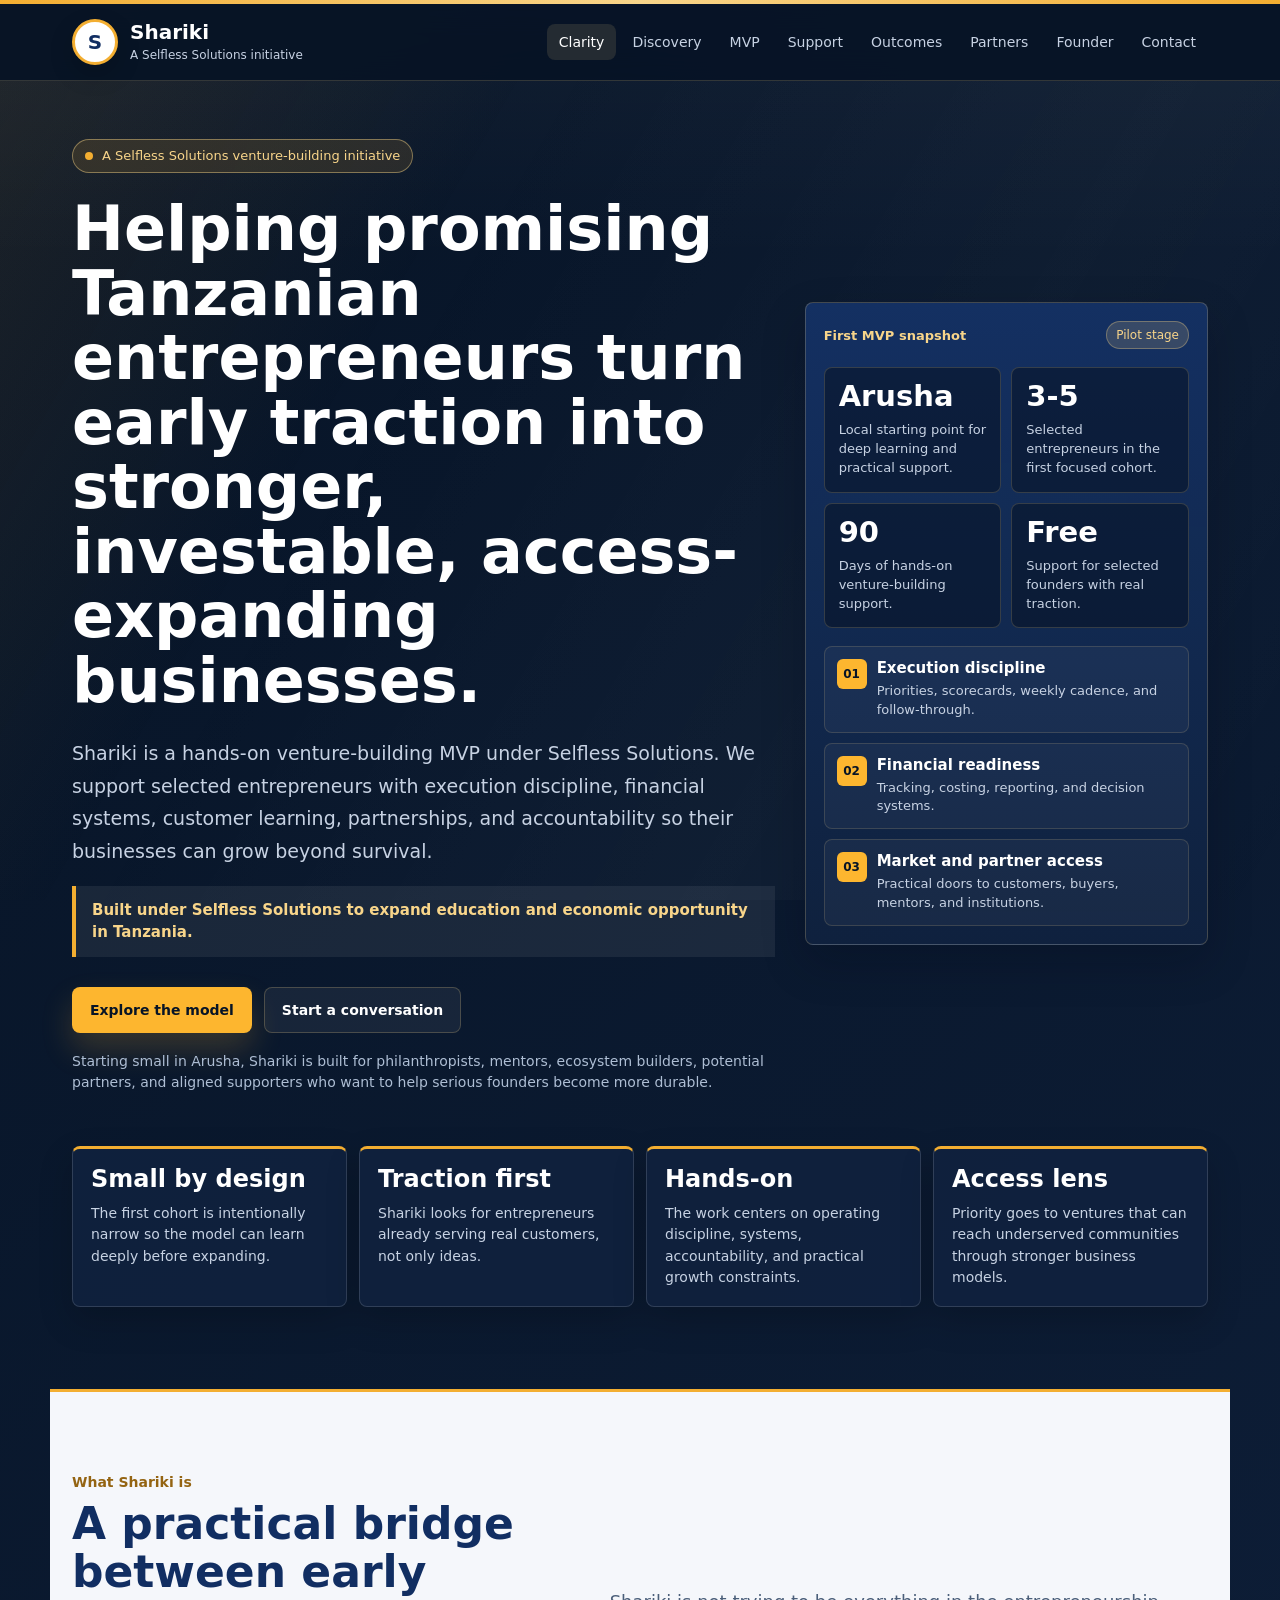
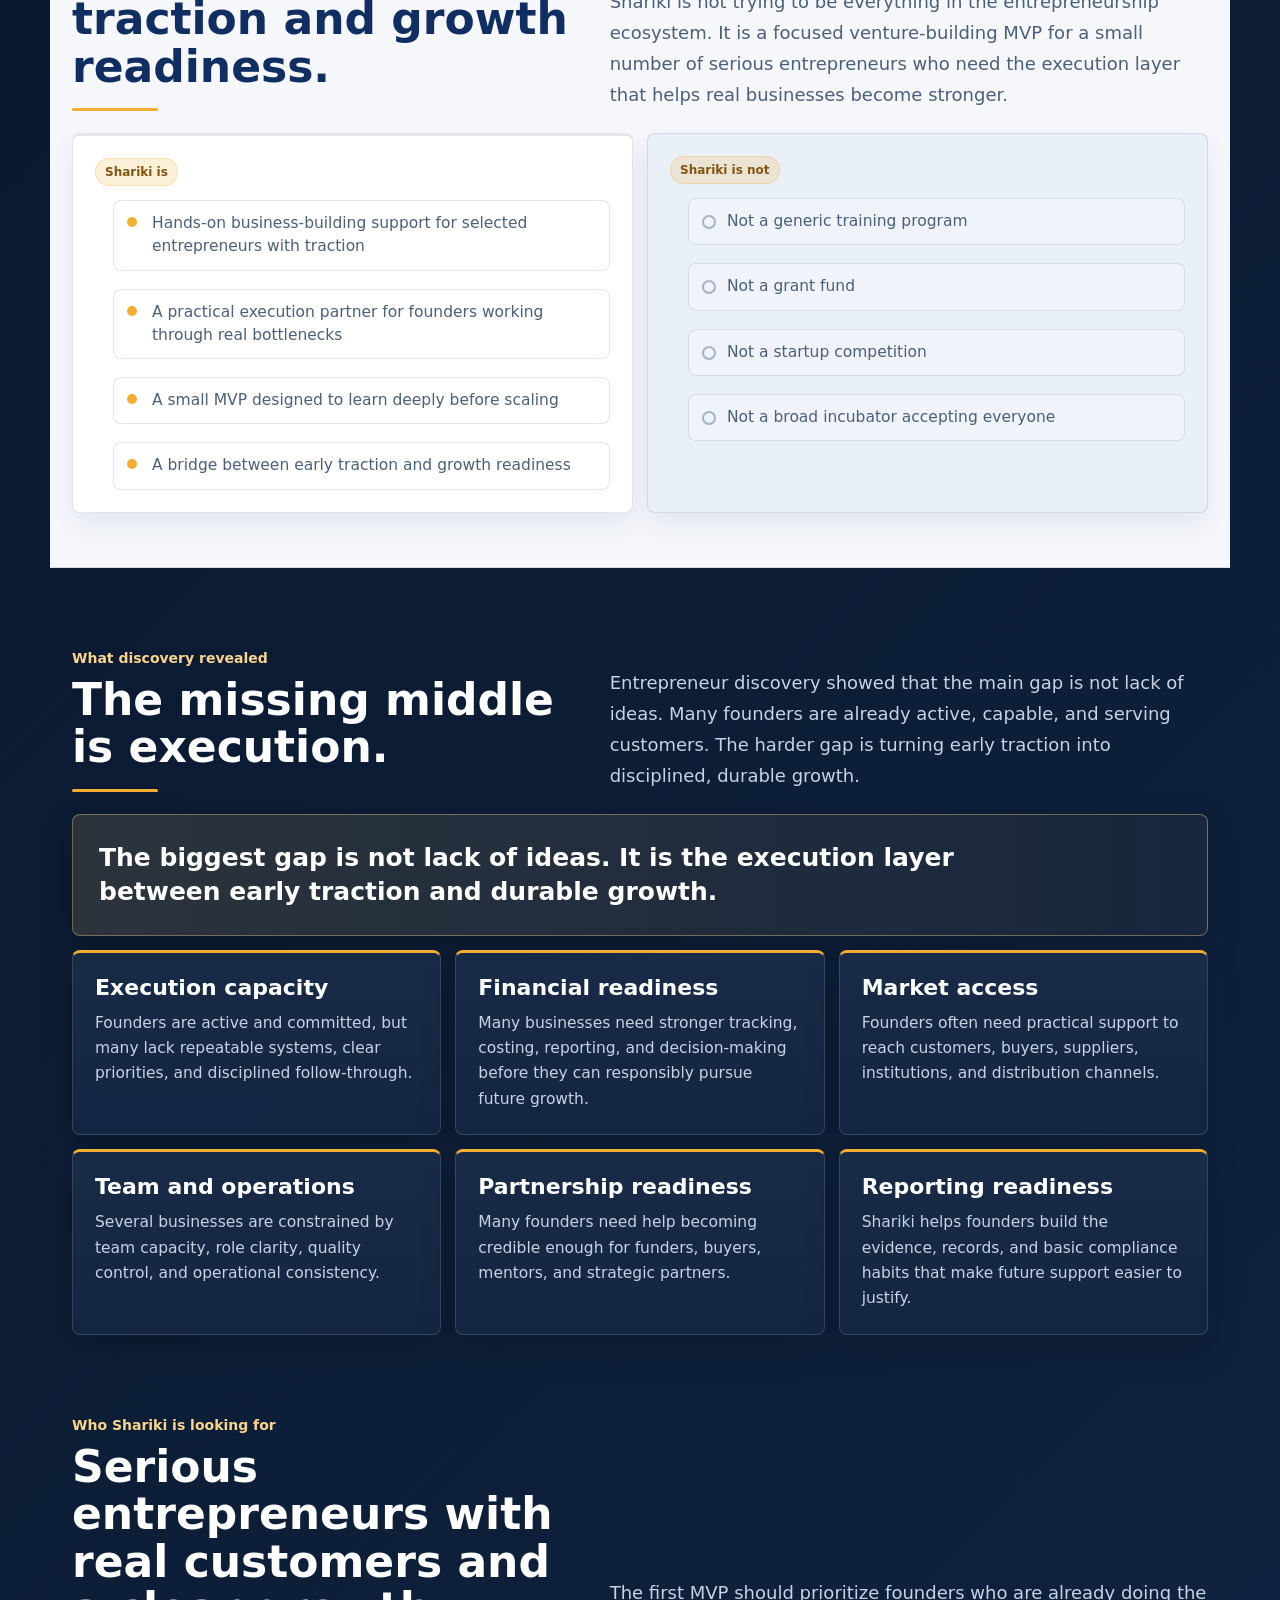
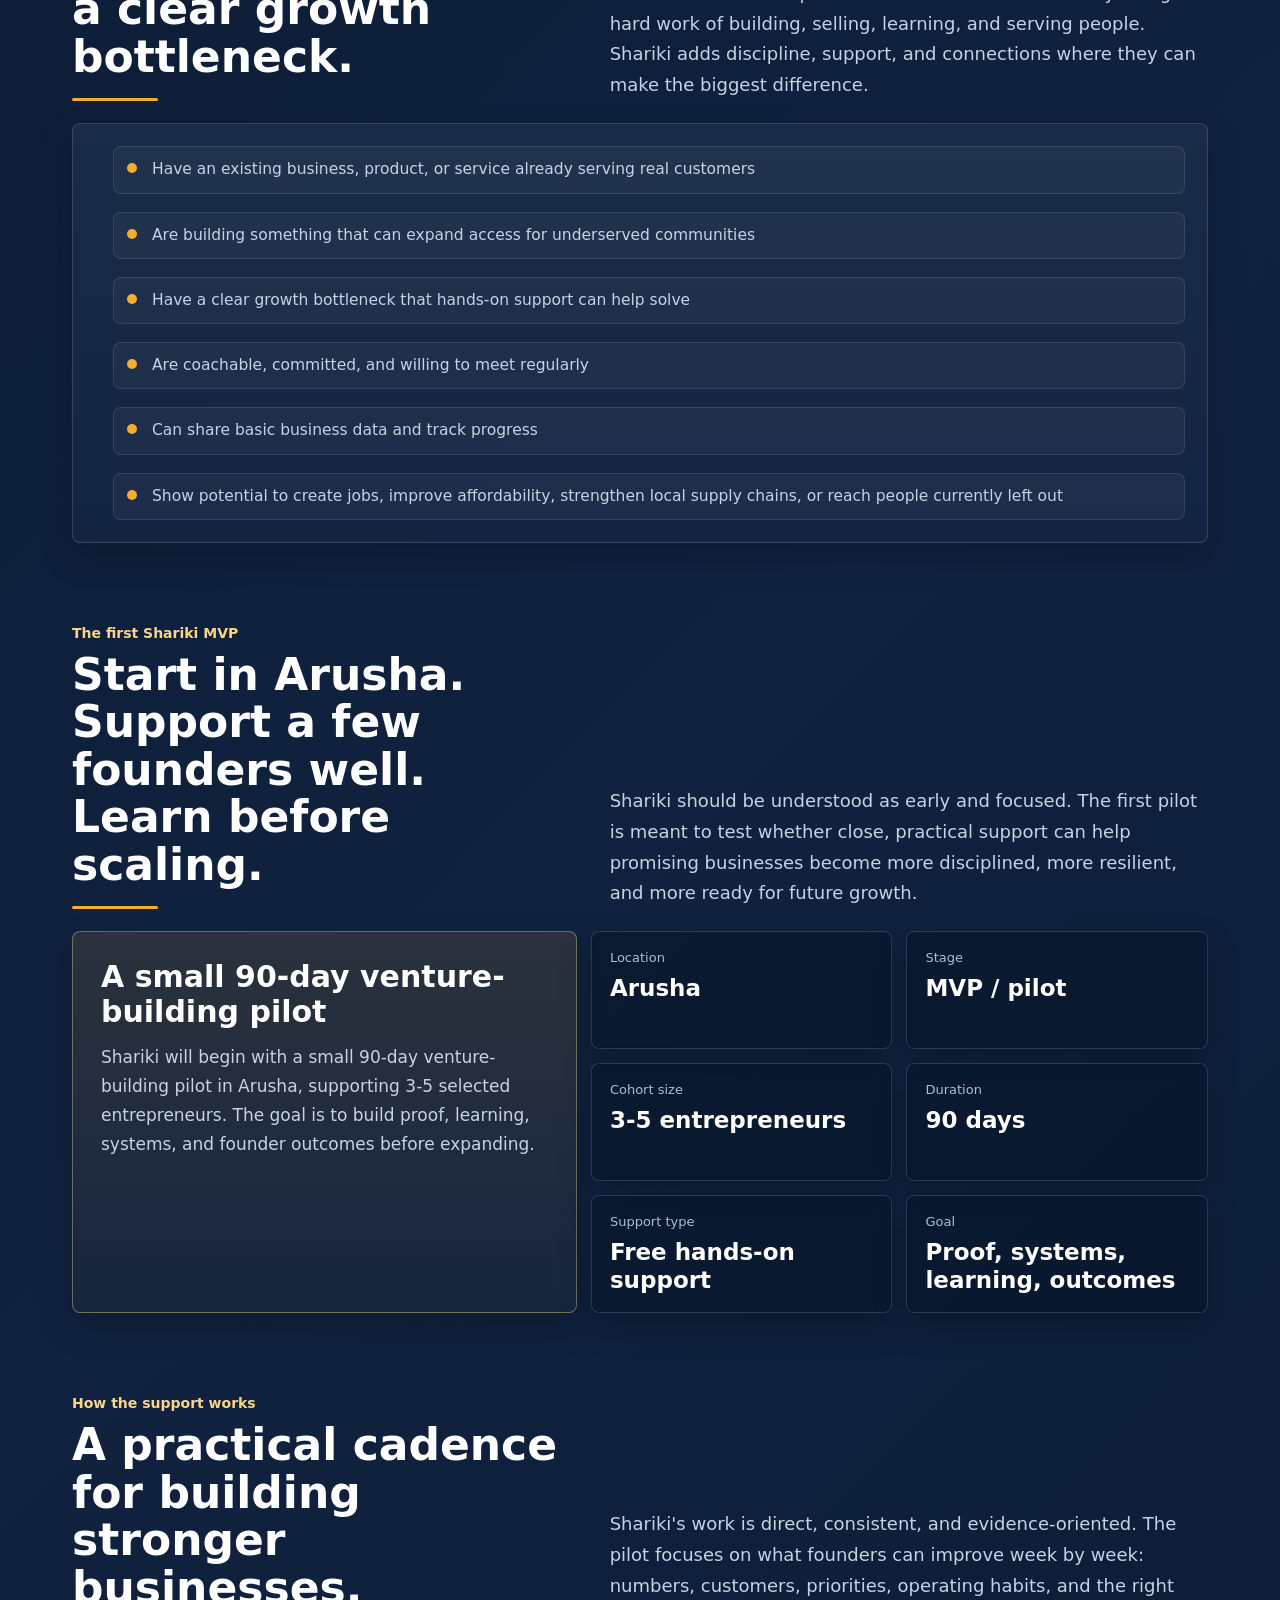
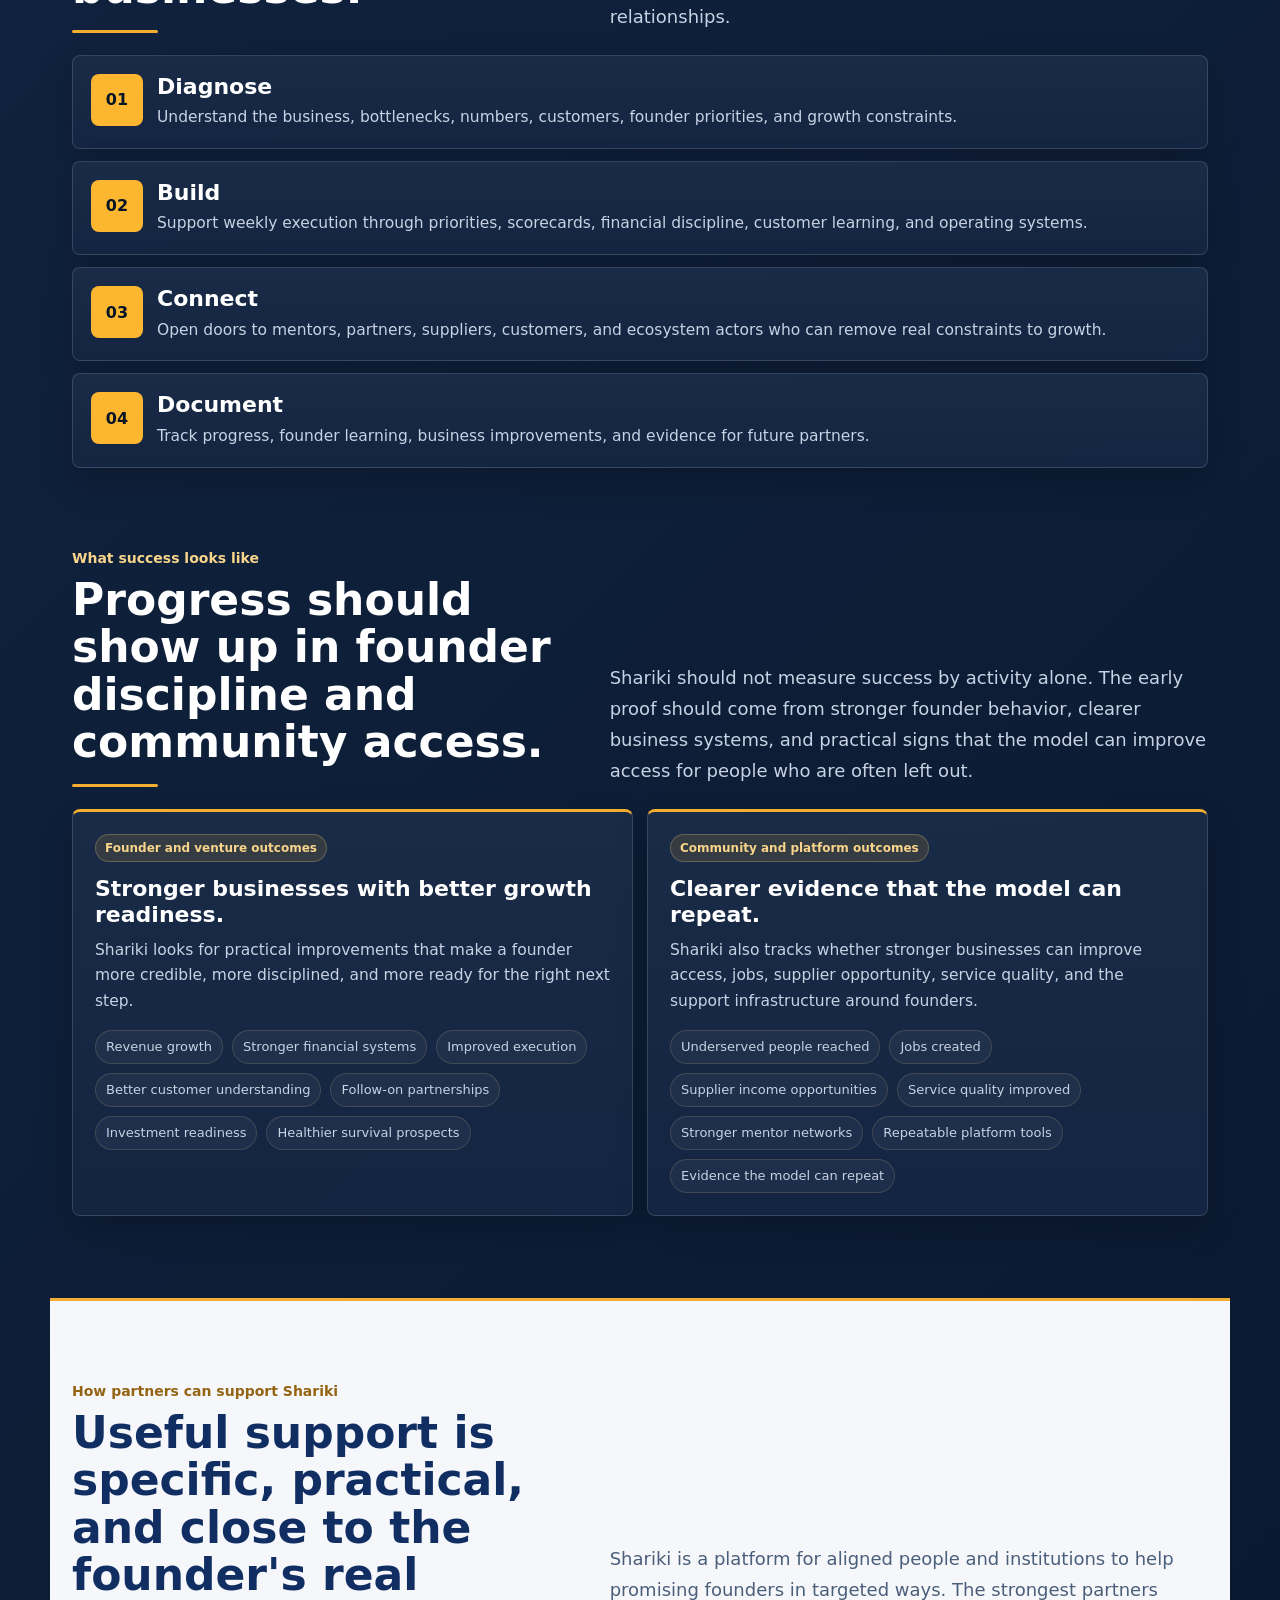
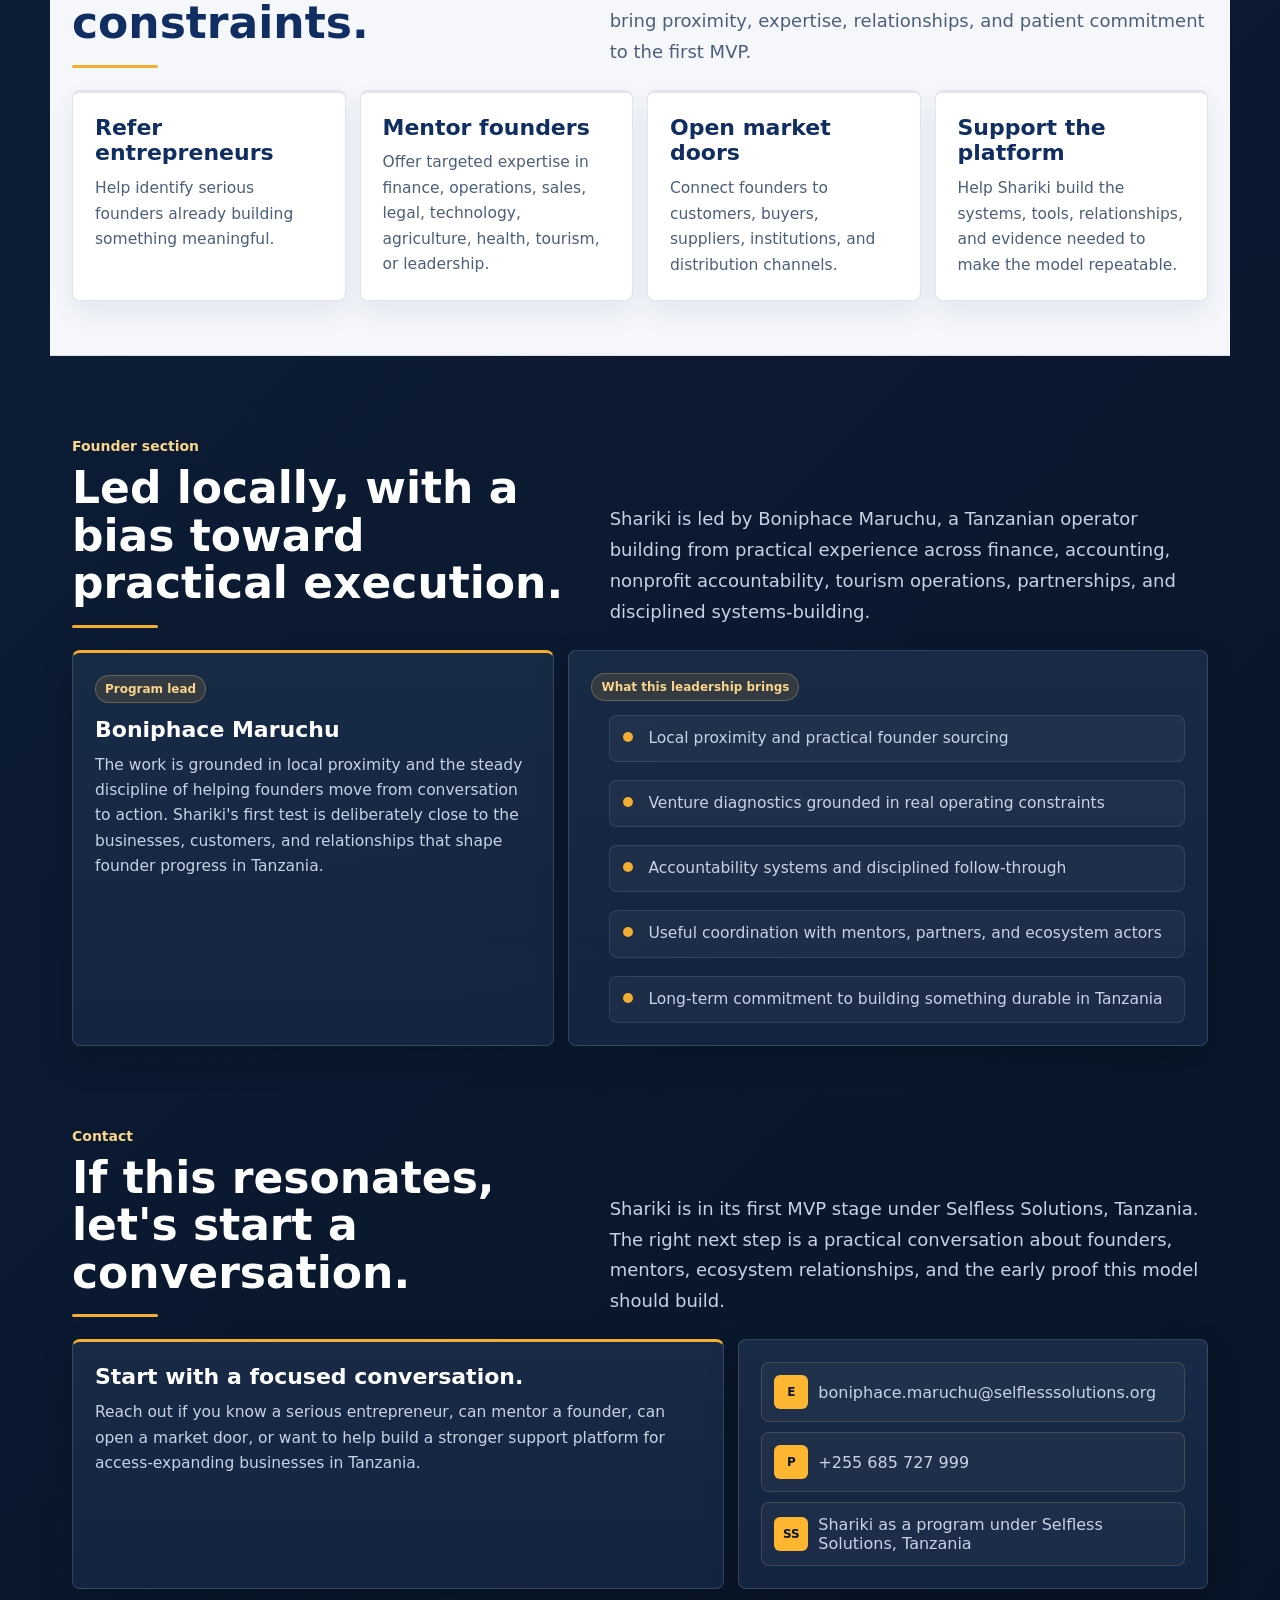
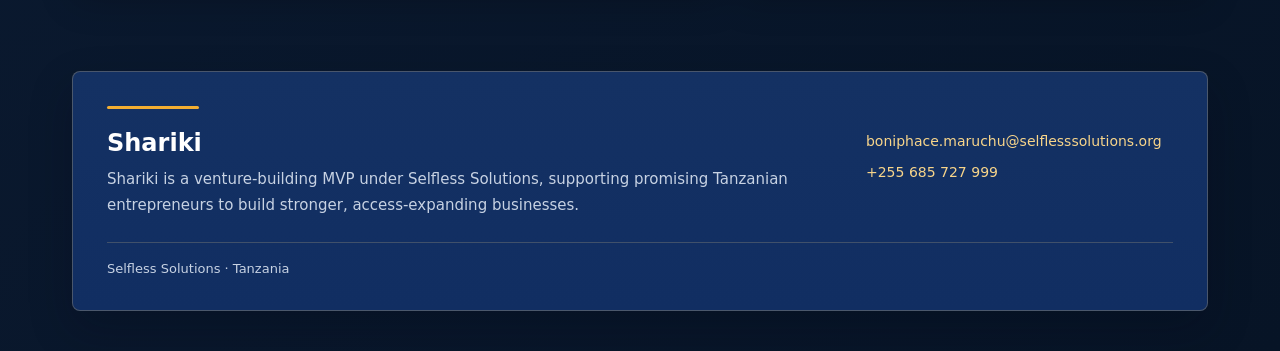
==== commit df315be6: "Align Shariki visuals with Selfless brand" ====
--- a/index.html
+++ b/index.html
@@ -10,21 +10,26 @@
   <meta property='og:type' content='website'>
   <style>
     :root {
-      --bg: #07111f;
-      --bg2: #081426;
-      --navy: #163265;
-      --surface: #101d2e;
-      --surface2: #17263a;
-      --gold: #f7b539;
-      --gold2: #ffd36a;
-      --text: #f8fafc;
-      --muted: #b8c7d9;
-      --muted2: #91a3b9;
-      --border: rgba(255, 255, 255, 0.12);
-      --gold-border: rgba(255, 211, 106, 0.34);
-      --ink: #07111f;
+      --bg: #071426;
+      --bg2: #0b1b34;
+      --navy: #143163;
+      --navy2: #112e62;
+      --surface: #10223f;
+      --surface2: #18345f;
+      --gold: #f3ae31;
+      --gold2: #fdb62f;
+      --gold-soft: #f8d58a;
+      --light: #f5f7fb;
+      --light-ink: #112e62;
+      --light-muted: #4b5f7a;
+      --text: #ffffff;
+      --muted: #c7d2e3;
+      --muted2: #aebed4;
+      --border: rgba(255, 255, 255, 0.14);
+      --gold-border: rgba(248, 213, 138, 0.38);
+      --ink: #071426;
       --radius: 8px;
-      --shadow: 0 18px 48px rgba(0, 0, 0, 0.28);
+      --shadow: 0 18px 44px rgba(2, 8, 23, 0.24);
       --max: 1180px;
     }
 
@@ -36,10 +41,8 @@
       color: var(--text);
       font-family: Inter, ui-sans-serif, system-ui, -apple-system, BlinkMacSystemFont, Segoe UI, sans-serif;
       background:
-        linear-gradient(90deg, rgba(255,255,255,0.03) 1px, transparent 1px),
-        linear-gradient(180deg, rgba(255,255,255,0.025) 1px, transparent 1px),
-        linear-gradient(180deg, #07111f 0%, #081426 48%, #0b1728 100%);
-      background-size: 56px 56px, 56px 56px, auto;
+        linear-gradient(180deg, rgba(255,255,255,0.04), transparent 260px),
+        linear-gradient(135deg, #071426 0%, #10223f 48%, #071426 100%);
       min-height: 100vh;
     }
 
@@ -48,14 +51,19 @@
       position: fixed;
       inset: 0;
       pointer-events: none;
-      background:
-        linear-gradient(120deg, rgba(247,181,57,0.13), transparent 34%),
-        linear-gradient(270deg, rgba(22,50,101,0.52), transparent 42%);
-      opacity: 0.82;
+      background: linear-gradient(120deg, rgba(243,174,49,0.13), transparent 32%, rgba(255,255,255,0.035) 68%, transparent 100%);
+      opacity: 0.75;
     }
 
     a { color: inherit; text-decoration: none; }
     p, h1, h2, h3, h4 { letter-spacing: 0; }
+
+    .brand-line {
+      height: 4px;
+      background: linear-gradient(90deg, var(--gold), var(--gold-soft), var(--gold));
+      position: relative;
+      z-index: 30;
+    }
 
     .container {
       width: min(100%, var(--max));
@@ -68,13 +76,13 @@
       position: sticky;
       top: 0;
       z-index: 20;
-      background: rgba(7, 17, 31, 0.92);
-      border-bottom: 1px solid rgba(255,255,255,0.08);
+      background: rgba(7, 20, 38, 0.94);
+      border-bottom: 1px solid rgba(248,213,138,0.18);
       backdrop-filter: blur(16px);
     }
 
     .nav {
-      min-height: 72px;
+      min-height: 76px;
       display: flex;
       align-items: center;
       justify-content: space-between;
@@ -85,25 +93,26 @@
       display: inline-flex;
       align-items: center;
       gap: 12px;
-      min-width: 218px;
+      min-width: 228px;
     }
 
     .brand-mark {
-      width: 44px;
-      height: 44px;
-      border-radius: var(--radius);
+      width: 46px;
+      height: 46px;
+      border-radius: 50%;
       display: grid;
       place-items: center;
-      background: linear-gradient(135deg, var(--gold), var(--gold2));
-      color: var(--ink);
-      font-size: 22px;
+      background: #ffffff;
+      color: var(--navy2);
+      font-size: 20px;
       font-weight: 900;
-      border: 1px solid var(--gold-border);
+      border: 3px solid var(--gold);
+      box-shadow: 0 10px 24px rgba(0,0,0,0.18);
       flex: 0 0 auto;
     }
 
-    .brand-name { font-size: 18px; font-weight: 850; line-height: 1; }
-    .brand-meta { margin-top: 5px; color: var(--muted2); font-size: 12px; line-height: 1.25; }
+    .brand-name { font-size: 20px; font-weight: 850; line-height: 1; }
+    .brand-meta { margin-top: 6px; color: var(--muted); font-size: 12px; line-height: 1.25; }
 
     .nav-links {
       display: flex;
@@ -128,14 +137,14 @@
     .nav-links a:hover,
     .nav-links a.active {
       color: var(--text);
-      background: rgba(255,255,255,0.08);
+      background: rgba(248,213,138,0.12);
     }
 
     .hero {
-      padding: 54px 0 26px;
+      padding: 58px 0 30px;
       display: grid;
       grid-template-columns: minmax(0, 1.08fr) minmax(330px, 0.62fr);
-      gap: 28px;
+      gap: 30px;
       align-items: center;
     }
 
@@ -147,9 +156,9 @@
       min-height: 34px;
       padding: 8px 12px;
       border-radius: 999px;
-      border: 1px solid rgba(247,181,57,0.34);
-      background: rgba(247,181,57,0.1);
-      color: var(--gold2);
+      border: 1px solid rgba(248,213,138,0.44);
+      background: rgba(243,174,49,0.12);
+      color: var(--gold-soft);
       font-size: 13px;
       line-height: 1.25;
     }
@@ -166,7 +175,7 @@
     h1 {
       margin: 24px 0 0;
       max-width: 960px;
-      font-size: 64px;
+      font-size: 62px;
       line-height: 1.04;
       font-weight: 860;
     }
@@ -177,6 +186,18 @@
       color: var(--muted);
       font-size: 19px;
       line-height: 1.72;
+    }
+
+    .parent-statement {
+      margin: 18px 0 0;
+      max-width: 720px;
+      padding: 13px 16px;
+      border-left: 4px solid var(--gold);
+      background: rgba(255,255,255,0.07);
+      color: var(--gold-soft);
+      font-size: 15px;
+      line-height: 1.5;
+      font-weight: 750;
     }
 
     .hero-actions { display: flex; flex-wrap: wrap; gap: 12px; margin-top: 30px; }
@@ -195,8 +216,8 @@
     }
 
     .btn:hover { transform: translateY(-1px); }
-    .btn-primary { background: var(--gold); color: var(--ink); box-shadow: 0 16px 32px rgba(247,181,57,0.2); }
-    .btn-secondary { background: rgba(255,255,255,0.055); color: var(--text); border-color: var(--border); }
+    .btn-primary { background: var(--gold2); color: var(--ink); box-shadow: 0 16px 32px rgba(243,174,49,0.2); }
+    .btn-secondary { background: rgba(255,255,255,0.06); color: var(--text); border-color: rgba(248,213,138,0.22); }
 
     .hero-note {
       margin-top: 18px;
@@ -215,11 +236,16 @@
     .mvp-summary {
       border-radius: var(--radius);
       border: 1px solid var(--border);
-      background: linear-gradient(180deg, rgba(255,255,255,0.06), rgba(255,255,255,0.025)), rgba(16,29,46,0.86);
-      box-shadow: 0 16px 38px rgba(0,0,0,0.18);
-    }
-
-    .dashboard { overflow: hidden; box-shadow: var(--shadow); }
+      background: linear-gradient(180deg, rgba(255,255,255,0.045), rgba(255,255,255,0.018)), rgba(16,34,63,0.92);
+      box-shadow: 0 14px 34px rgba(0,0,0,0.18);
+    }
+
+    .dashboard {
+      overflow: hidden;
+      box-shadow: var(--shadow);
+      border-color: rgba(248,213,138,0.22);
+      background: linear-gradient(180deg, rgba(20,49,99,0.98), rgba(16,34,63,0.94));
+    }
 
     .dashboard-head {
       display: flex;
@@ -229,15 +255,15 @@
       padding: 18px 18px 0;
     }
 
-    .dashboard-title { color: var(--gold2); font-size: 13px; font-weight: 800; }
+    .dashboard-title { color: var(--gold-soft); font-size: 13px; font-weight: 800; }
 
     .status-chip {
       min-height: 28px;
       padding: 6px 9px;
       border-radius: 999px;
-      background: rgba(124,207,154,0.12);
-      color: #bff2cc;
-      border: 1px solid rgba(124,207,154,0.28);
+      background: rgba(248,213,138,0.16);
+      color: var(--gold-soft);
+      border: 1px solid rgba(248,213,138,0.32);
       font-size: 12px;
       white-space: nowrap;
     }
@@ -252,9 +278,9 @@
     .metric {
       min-height: 112px;
       padding: 14px;
-      border: 1px solid rgba(255,255,255,0.1);
+      border: 1px solid rgba(248,213,138,0.18);
       border-radius: var(--radius);
-      background: rgba(8,20,38,0.68);
+      background: rgba(7,20,38,0.58);
     }
 
     .metric strong { display: block; color: var(--text); font-size: 29px; line-height: 1; margin-bottom: 10px; }
@@ -269,7 +295,7 @@
       align-items: start;
       padding: 12px;
       border-radius: var(--radius);
-      border: 1px solid rgba(255,255,255,0.1);
+      border: 1px solid rgba(248,213,138,0.16);
       background: rgba(255,255,255,0.04);
     }
 
@@ -279,8 +305,8 @@
       display: grid;
       place-items: center;
       border-radius: 6px;
-      background: rgba(247,181,57,0.16);
-      color: var(--gold2);
+      background: var(--gold2);
+      color: var(--ink);
       font-size: 12px;
       font-weight: 900;
     }
@@ -289,7 +315,7 @@
     .focus-item p { margin: 0; color: var(--muted); font-size: 13px; line-height: 1.45; }
 
     .quick-strip { display: grid; grid-template-columns: repeat(4, minmax(0, 1fr)); gap: 12px; margin: 8px 0 0; }
-    .quick-item { min-height: 122px; padding: 18px; border-top: 3px solid rgba(247,181,57,0.74); }
+    .quick-item { min-height: 122px; padding: 18px; border-top: 3px solid var(--gold); background: rgba(16,34,63,0.9); }
     .quick-item strong { display: block; color: var(--text); font-size: 24px; line-height: 1.08; margin-bottom: 10px; }
     .quick-item span { display: block; color: var(--muted); font-size: 14px; line-height: 1.52; }
 
@@ -303,10 +329,10 @@
       margin-bottom: 22px;
     }
 
-    .section-label { color: var(--gold2); font-size: 14px; font-weight: 800; margin-bottom: 10px; }
+    .section-label { color: var(--gold-soft); font-size: 14px; font-weight: 800; margin-bottom: 10px; }
     h2 { margin: 0; font-size: 44px; line-height: 1.08; font-weight: 820; }
     .section-copy { margin: 0; color: var(--muted); font-size: 18px; line-height: 1.72; max-width: 740px; }
-    .rule { width: 86px; height: 4px; border-radius: 999px; background: var(--gold); margin-top: 18px; }
+    .rule { width: 86px; height: 3px; border-radius: 999px; background: var(--gold); margin-top: 18px; }
 
     .grid-2, .grid-3, .grid-4, .split-list { display: grid; gap: 14px; }
     .grid-2, .split-list { grid-template-columns: repeat(2, minmax(0, 1fr)); }
@@ -314,13 +340,36 @@
     .grid-4 { grid-template-columns: repeat(4, minmax(0, 1fr)); }
 
     .card { min-height: 100%; padding: 22px; }
-    .card.gold-edge { border-top: 3px solid rgba(247,181,57,0.78); }
-    .card.dark { background: rgba(8,20,38,0.72); }
+    .card.gold-edge { border-top: 3px solid var(--gold); }
+    .card.dark { background: rgba(7,20,38,0.64); }
     .card h3 { margin: 0 0 10px; font-size: 22px; line-height: 1.18; font-weight: 800; }
     .card p, .card li { color: var(--muted); font-size: 15.5px; line-height: 1.64; }
     .card p { margin: 0; }
     .card ul { margin: 0; padding-left: 18px; }
     .card li + li { margin-top: 8px; }
+
+    .light-band {
+      margin: 82px -22px 0;
+      padding: 54px 22px;
+      background: var(--light);
+      color: var(--light-ink);
+      border-top: 3px solid var(--gold);
+      border-bottom: 1px solid rgba(20,49,99,0.12);
+    }
+
+    .light-band .section-label { color: #946412; }
+    .light-band h2, .light-band .card h3 { color: var(--light-ink); }
+    .light-band .section-copy, .light-band .card p, .light-band .card li { color: var(--light-muted); }
+    .light-band .rule { background: var(--gold); }
+    .light-band .card {
+      background: #ffffff;
+      border-color: rgba(20,49,99,0.12);
+      box-shadow: 0 12px 26px rgba(17,46,98,0.08);
+    }
+    .light-band .card.dark { background: #eaf0f8; }
+    .light-band .check-list li { background: #ffffff; border-color: rgba(20,49,99,0.12); color: var(--light-muted); }
+    .light-band .not-list li { background: #f0f4fa; }
+    .light-band .mini-label { background: rgba(243,174,49,0.18); color: #80550f; border-color: rgba(243,174,49,0.28); }
 
     .mini-label {
       display: inline-flex;
@@ -329,9 +378,9 @@
       margin-bottom: 14px;
       padding: 6px 9px;
       border-radius: 999px;
-      background: rgba(247,181,57,0.12);
-      color: var(--gold2);
-      border: 1px solid rgba(247,181,57,0.24);
+      background: rgba(243,174,49,0.13);
+      color: var(--gold-soft);
+      border: 1px solid rgba(248,213,138,0.26);
       font-size: 12px;
       font-weight: 800;
     }
@@ -343,7 +392,7 @@
       padding: 11px 12px 11px 38px;
       border-radius: var(--radius);
       background: rgba(255,255,255,0.04);
-      border: 1px solid rgba(255,255,255,0.09);
+      border: 1px solid rgba(255,255,255,0.1);
       color: var(--muted);
       line-height: 1.5;
     }
@@ -359,45 +408,61 @@
       background: var(--gold);
     }
 
-    .not-list li::before { background: transparent; border: 2px solid rgba(255,255,255,0.38); }
+    .not-list li::before { background: transparent; border: 2px solid rgba(20,49,99,0.34); }
 
     .discovery-lead {
       margin-bottom: 14px;
       padding: 26px;
       border-color: var(--gold-border);
-      background: linear-gradient(90deg, rgba(247,181,57,0.14), rgba(247,181,57,0.04)), rgba(16,29,46,0.9);
+      background: linear-gradient(90deg, rgba(243,174,49,0.13), rgba(243,174,49,0.04)), rgba(16,34,63,0.94);
     }
 
     .discovery-lead p { margin: 0; max-width: 980px; color: var(--text); font-size: 25px; line-height: 1.36; font-weight: 780; }
 
     .mvp-panel { display: grid; grid-template-columns: minmax(0, 0.9fr) minmax(0, 1.1fr); gap: 14px; align-items: stretch; }
-    .mvp-summary { padding: 28px; border-color: var(--gold-border); background: linear-gradient(180deg, rgba(247,181,57,0.14), rgba(247,181,57,0.04)), rgba(16,29,46,0.9); }
+    .mvp-summary { padding: 28px; border-color: var(--gold-border); background: linear-gradient(180deg, rgba(243,174,49,0.12), rgba(243,174,49,0.035)), rgba(16,34,63,0.94); }
     .mvp-summary h3 { margin: 0 0 14px; font-size: 30px; line-height: 1.15; }
     .mvp-summary p { margin: 0; color: var(--muted); font-size: 17px; line-height: 1.7; }
 
     .facts-grid { display: grid; grid-template-columns: repeat(2, minmax(0, 1fr)); gap: 14px; }
-    .fact { min-height: 118px; padding: 18px; background: rgba(8,20,38,0.64); }
+    .fact { min-height: 118px; padding: 18px; background: rgba(7,20,38,0.56); }
     .fact span { display: block; color: var(--muted2); font-size: 13px; margin-bottom: 10px; }
     .fact strong { display: block; color: var(--text); font-size: 23px; line-height: 1.18; }
 
     .steps { display: grid; gap: 12px; }
     .step { display: grid; grid-template-columns: 52px 1fr; gap: 14px; padding: 18px; }
-    .step-no { width: 52px; height: 52px; display: grid; place-items: center; border-radius: var(--radius); background: var(--gold); color: var(--ink); font-weight: 900; }
+    .step-no { width: 52px; height: 52px; display: grid; place-items: center; border-radius: var(--radius); background: var(--gold2); color: var(--ink); font-weight: 900; }
     .step h3 { margin: 0 0 6px; font-size: 22px; line-height: 1.16; }
     .step p { margin: 0; color: var(--muted); font-size: 15.5px; line-height: 1.6; }
 
     .pill-row { display: flex; flex-wrap: wrap; gap: 9px; margin-top: 16px; }
-    .pill { display: inline-flex; align-items: center; min-height: 34px; padding: 8px 10px; border: 1px solid rgba(255,255,255,0.1); border-radius: 999px; background: rgba(255,255,255,0.045); color: var(--muted); font-size: 13px; line-height: 1.2; }
+    .pill { display: inline-flex; align-items: center; min-height: 34px; padding: 8px 10px; border: 1px solid rgba(248,213,138,0.16); border-radius: 999px; background: rgba(255,255,255,0.045); color: var(--muted); font-size: 13px; line-height: 1.2; }
 
     .founder-grid { display: grid; grid-template-columns: minmax(0, 0.86fr) minmax(0, 1.14fr); gap: 14px; }
     .founder-name { font-size: 32px; line-height: 1.1; margin: 0 0 12px; font-weight: 840; }
 
     .contact-band { display: grid; grid-template-columns: minmax(0, 1fr) minmax(320px, 0.72fr); gap: 14px; align-items: stretch; }
     .contact-lines { display: grid; gap: 10px; }
-    .contact-line { display: flex; align-items: center; gap: 10px; min-height: 48px; padding: 12px; border: 1px solid rgba(255,255,255,0.1); border-radius: var(--radius); background: rgba(255,255,255,0.04); color: var(--muted); overflow-wrap: anywhere; }
-    .contact-key { width: 34px; height: 34px; display: grid; place-items: center; border-radius: 6px; background: rgba(247,181,57,0.14); color: var(--gold2); font-weight: 900; font-size: 12px; flex: 0 0 auto; }
-
-    .footer { padding: 72px 0 40px; color: var(--muted2); font-size: 14px; line-height: 1.6; }
+    .contact-line { display: flex; align-items: center; gap: 10px; min-height: 48px; padding: 12px; border: 1px solid rgba(248,213,138,0.16); border-radius: var(--radius); background: rgba(255,255,255,0.04); color: var(--muted); overflow-wrap: anywhere; }
+    .contact-key { width: 34px; height: 34px; display: grid; place-items: center; border-radius: 6px; background: var(--gold2); color: var(--ink); font-weight: 900; font-size: 12px; flex: 0 0 auto; }
+
+    .site-footer {
+      margin: 82px 0 40px;
+      padding: 34px;
+      border-radius: var(--radius);
+      background: linear-gradient(180deg, var(--navy), var(--navy2));
+      border: 1px solid rgba(248,213,138,0.24);
+      color: var(--text);
+      box-shadow: var(--shadow);
+    }
+
+    .footer-rule { width: 92px; height: 3px; background: var(--gold); border-radius: 999px; margin-bottom: 22px; }
+    .footer-grid { display: grid; grid-template-columns: minmax(0, 1fr) minmax(280px, 0.42fr); gap: 28px; align-items: start; }
+    .footer-brand { font-size: 24px; line-height: 1; font-weight: 850; margin-bottom: 12px; }
+    .site-footer p { margin: 0; color: var(--muted); font-size: 15px; line-height: 1.7; max-width: 760px; }
+    .footer-contact { display: grid; gap: 10px; color: var(--gold-soft); font-size: 14px; line-height: 1.5; }
+    .footer-meta { margin-top: 24px; padding-top: 18px; border-top: 1px solid rgba(248,213,138,0.2); color: var(--muted); font-size: 13px; }
+
     .fade-up { opacity: 0; transform: translateY(14px); transition: opacity 600ms ease, transform 600ms ease; }
     .fade-up.is-visible { opacity: 1; transform: translateY(0); }
 
@@ -410,7 +475,7 @@
     @media (max-width: 1080px) {
       h1 { font-size: 50px; }
       h2 { font-size: 38px; }
-      .hero, .section-head, .mvp-panel, .founder-grid, .contact-band { grid-template-columns: 1fr; }
+      .hero, .section-head, .mvp-panel, .founder-grid, .contact-band, .footer-grid { grid-template-columns: 1fr; }
       .quick-strip, .grid-4 { grid-template-columns: repeat(2, minmax(0, 1fr)); }
     }
 
@@ -426,7 +491,8 @@
       .hero-lead, .section-copy { font-size: 16px; }
       .metric-grid, .quick-strip, .grid-2, .grid-3, .grid-4, .split-list, .facts-grid { grid-template-columns: 1fr; }
       .dashboard-head { align-items: flex-start; flex-direction: column; gap: 10px; }
-      .discovery-lead, .mvp-summary { padding: 22px; }
+      .discovery-lead, .mvp-summary, .site-footer { padding: 22px; }
+      .light-band { margin-left: -16px; margin-right: -16px; padding: 44px 16px; }
       .discovery-lead p { font-size: 21px; }
       .mvp-summary h3, .founder-name { font-size: 26px; }
       .step { grid-template-columns: 1fr; }
@@ -435,6 +501,7 @@
   </style>
 </head>
 <body>
+  <div class='brand-line' aria-hidden='true'></div>
   <div class='nav-wrap'>
     <div class='container nav'>
       <a class='brand' href='#top' aria-label='Shariki home'>
@@ -464,6 +531,7 @@
           <div class='badge'>A Selfless Solutions venture-building initiative</div>
           <h1 id='hero-title'>Helping promising Tanzanian entrepreneurs turn early traction into stronger, investable, access-expanding businesses.</h1>
           <p class='hero-lead'>Shariki is a hands-on venture-building MVP under Selfless Solutions. We support selected entrepreneurs with execution discipline, financial systems, customer learning, partnerships, and accountability so their businesses can grow beyond survival.</p>
+          <p class='parent-statement'>Built under Selfless Solutions to expand education and economic opportunity in Tanzania.</p>
           <div class='hero-actions'>
             <a class='btn btn-primary' href='#model'>Explore the model</a>
             <a class='btn btn-secondary' href='#contact'>Start a conversation</a>
@@ -497,7 +565,7 @@
         <div class='quick-item'><strong>Access lens</strong><span>Priority goes to ventures that can reach underserved communities through stronger business models.</span></div>
       </section>
 
-      <section id='clarity' class='block'>
+      <section id='clarity' class='block light-band'>
         <div class='section-head fade-up'>
           <div><div class='section-label'>What Shariki is</div><h2>A practical bridge between early traction and growth readiness.</h2><div class='rule'></div></div>
           <p class='section-copy'>Shariki is not trying to be everything in the entrepreneurship ecosystem. It is a focused venture-building MVP for a small number of serious entrepreneurs who need the execution layer that helps real businesses become stronger.</p>
@@ -616,7 +684,7 @@
         </div>
       </section>
 
-      <section id='partners' class='block'>
+      <section id='partners' class='block light-band'>
         <div class='section-head fade-up'>
           <div><div class='section-label'>How partners can support Shariki</div><h2>Useful support is specific, practical, and close to the founder's real constraints.</h2><div class='rule'></div></div>
           <p class='section-copy'>Shariki is a platform for aligned people and institutions to help promising founders in targeted ways. The strongest partners bring proximity, expertise, relationships, and patient commitment to the first MVP.</p>
@@ -673,8 +741,19 @@
         </div>
       </section>
 
-      <footer class='footer fade-up'>
-        <div>Shariki helps promising Tanzanian entrepreneurs turn early traction into stronger, investable, access-expanding businesses. It is a practical venture-building MVP under Selfless Solutions, beginning in Arusha.</div>
+      <footer class='site-footer fade-up'>
+        <div class='footer-rule'></div>
+        <div class='footer-grid'>
+          <div>
+            <div class='footer-brand'>Shariki</div>
+            <p>Shariki is a venture-building MVP under Selfless Solutions, supporting promising Tanzanian entrepreneurs to build stronger, access-expanding businesses.</p>
+          </div>
+          <div class='footer-contact'>
+            <a href='mailto:boniphace.maruchu@selflesssolutions.org'>boniphace.maruchu@selflesssolutions.org</a>
+            <a href='tel:+255685727999'>+255 685 727 999</a>
+          </div>
+        </div>
+        <div class='footer-meta'>Selfless Solutions · Tanzania</div>
       </footer>
     </div>
   </main>
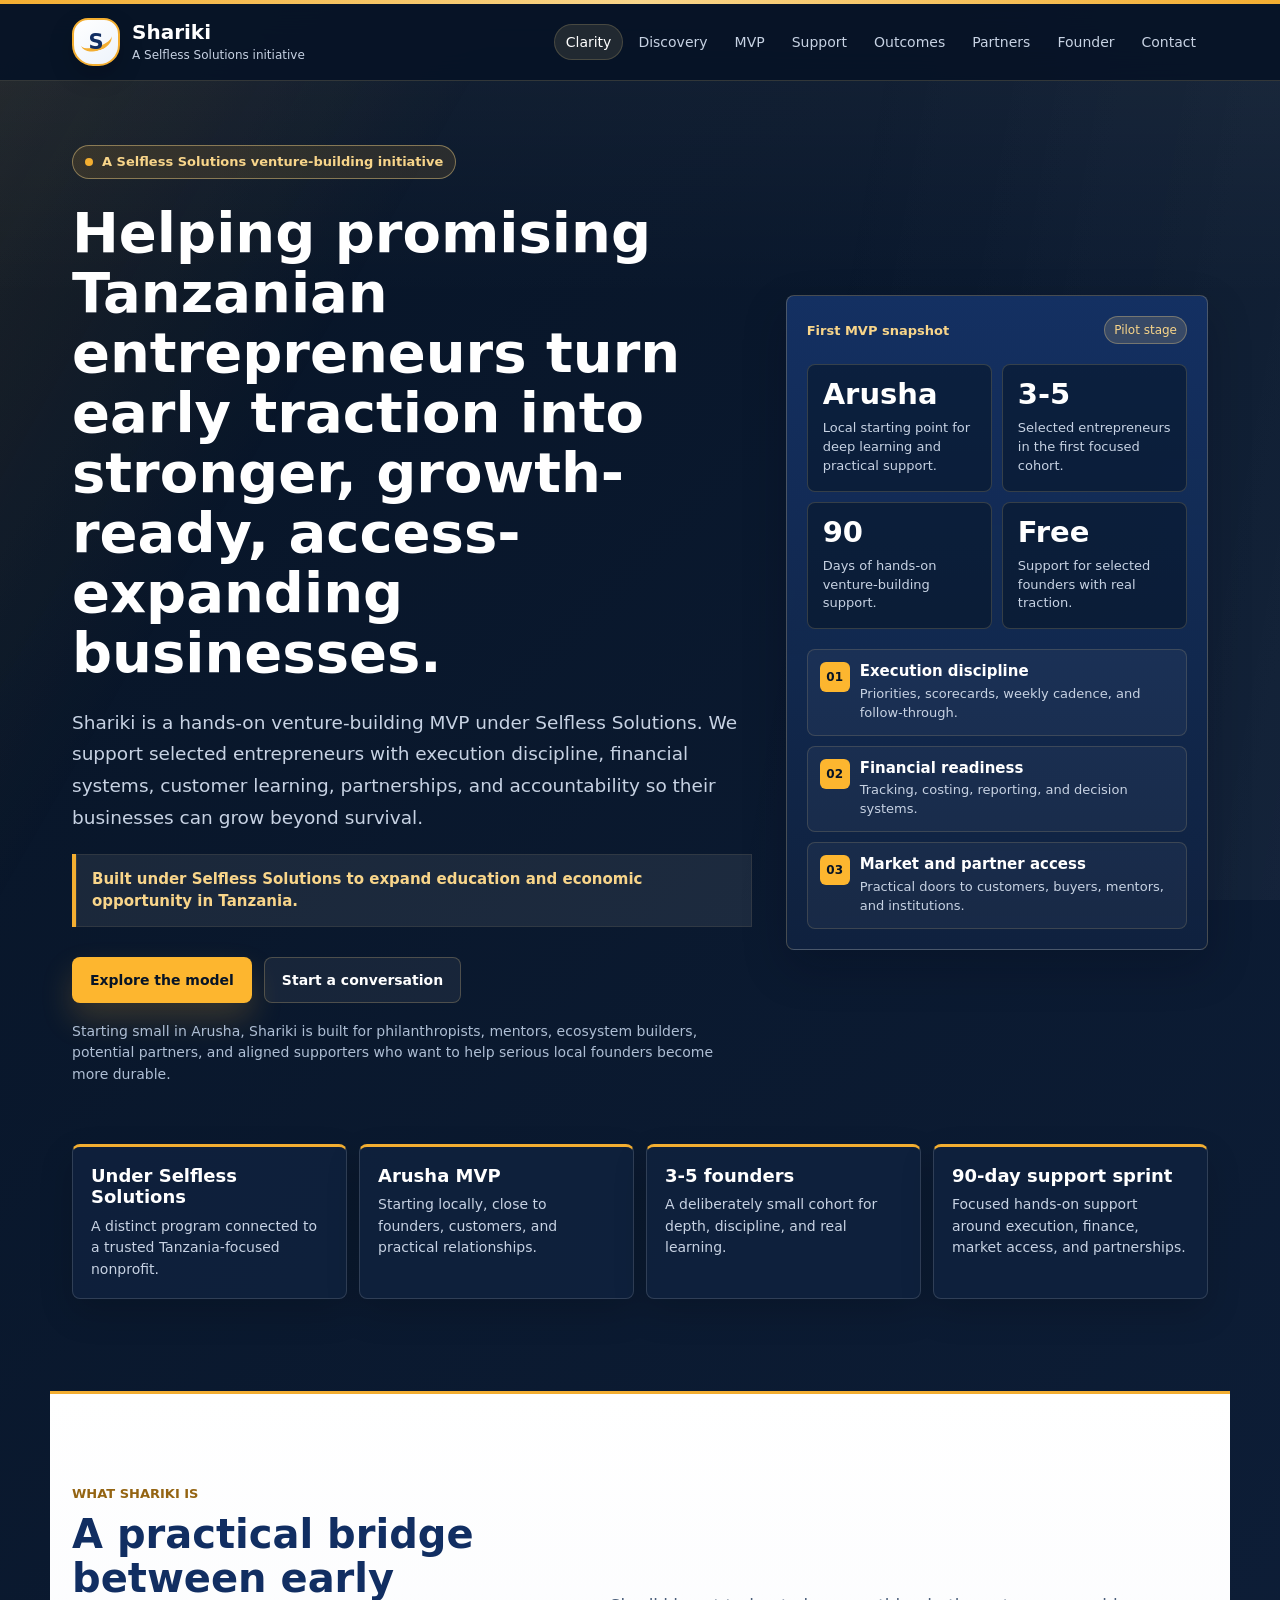
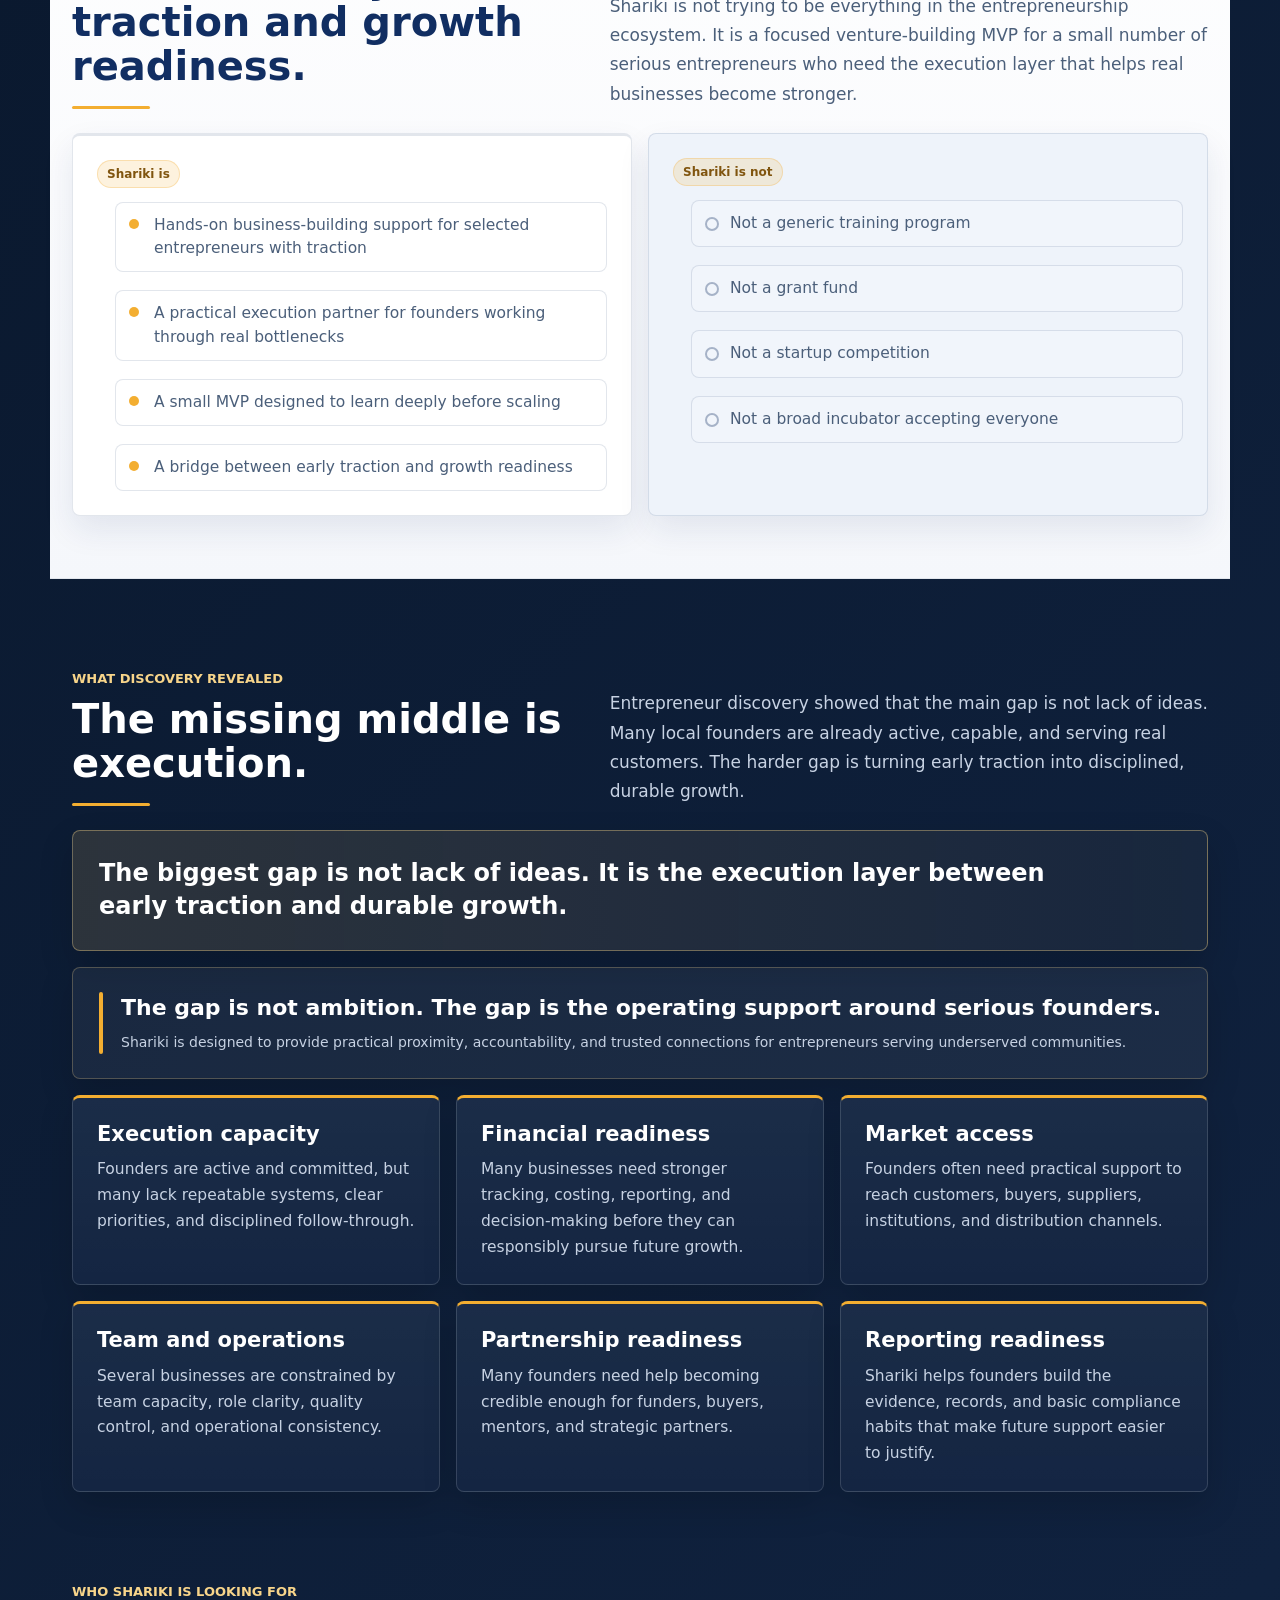
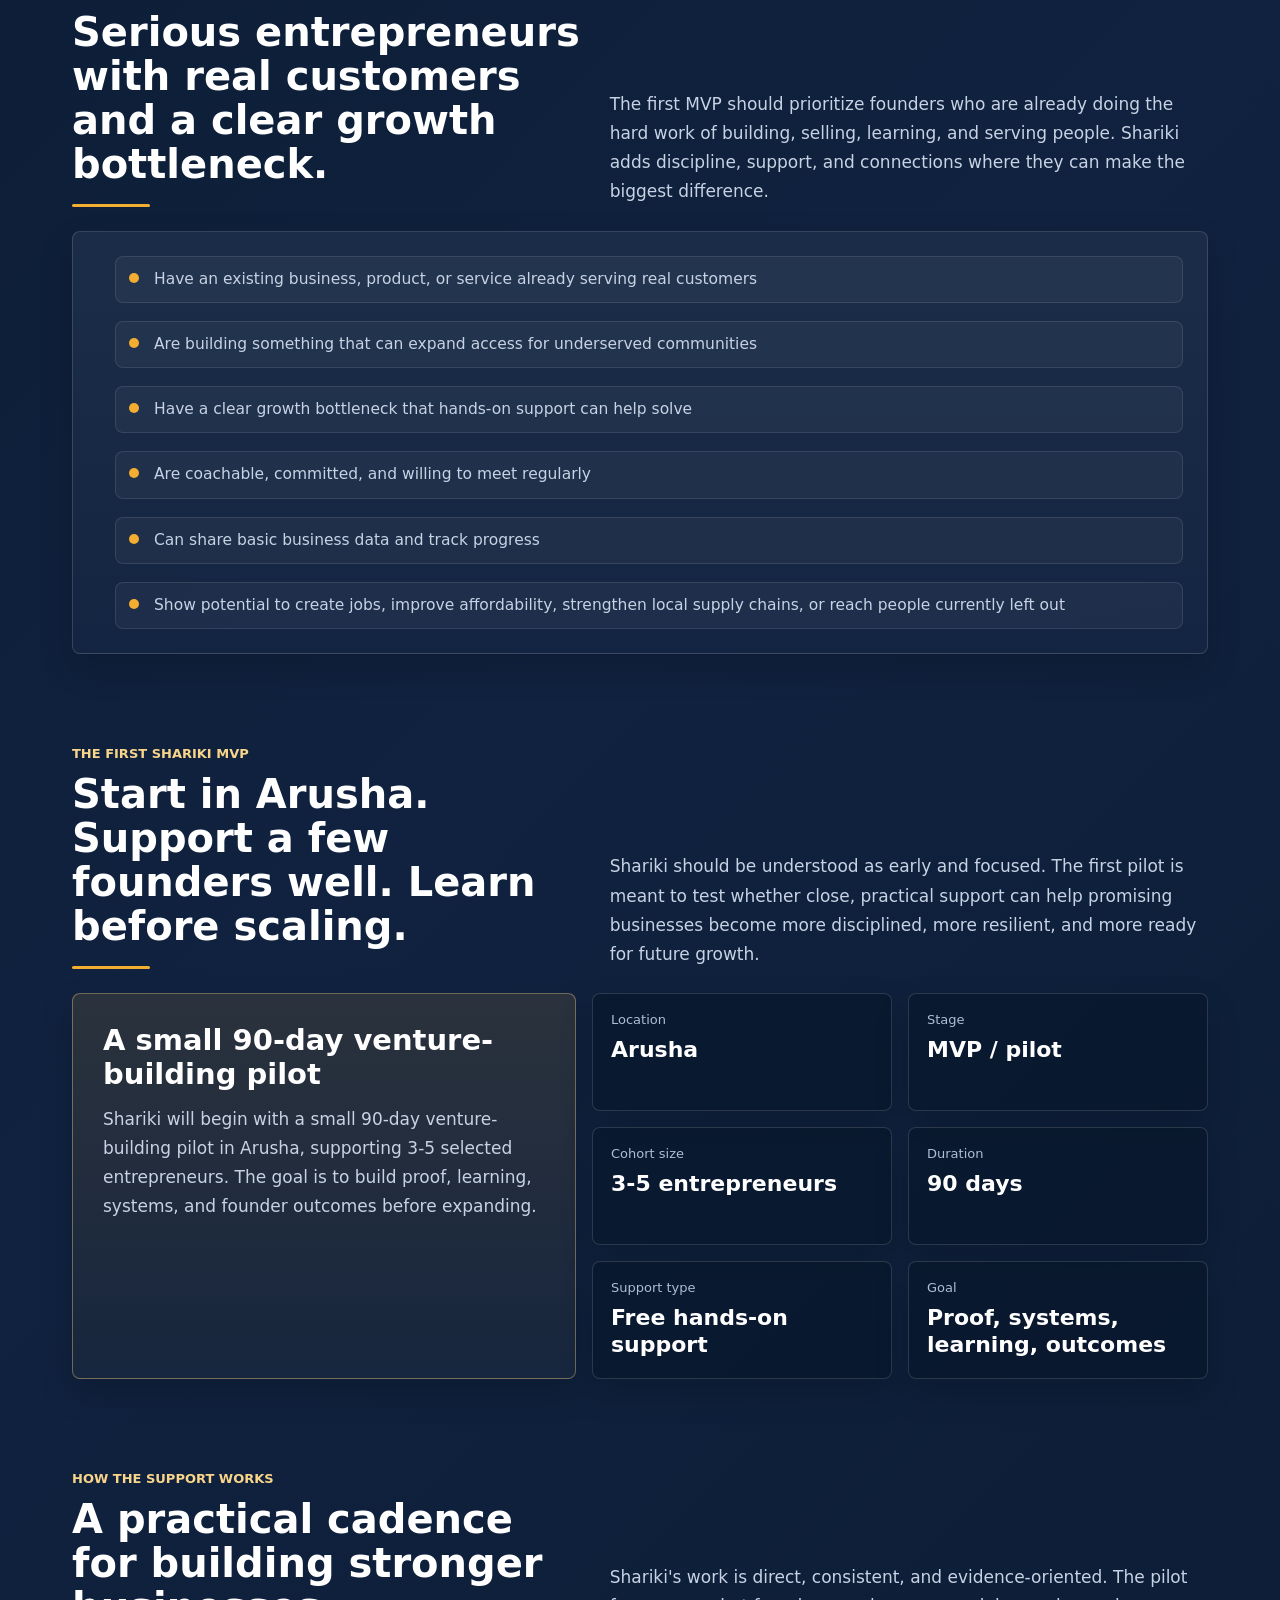
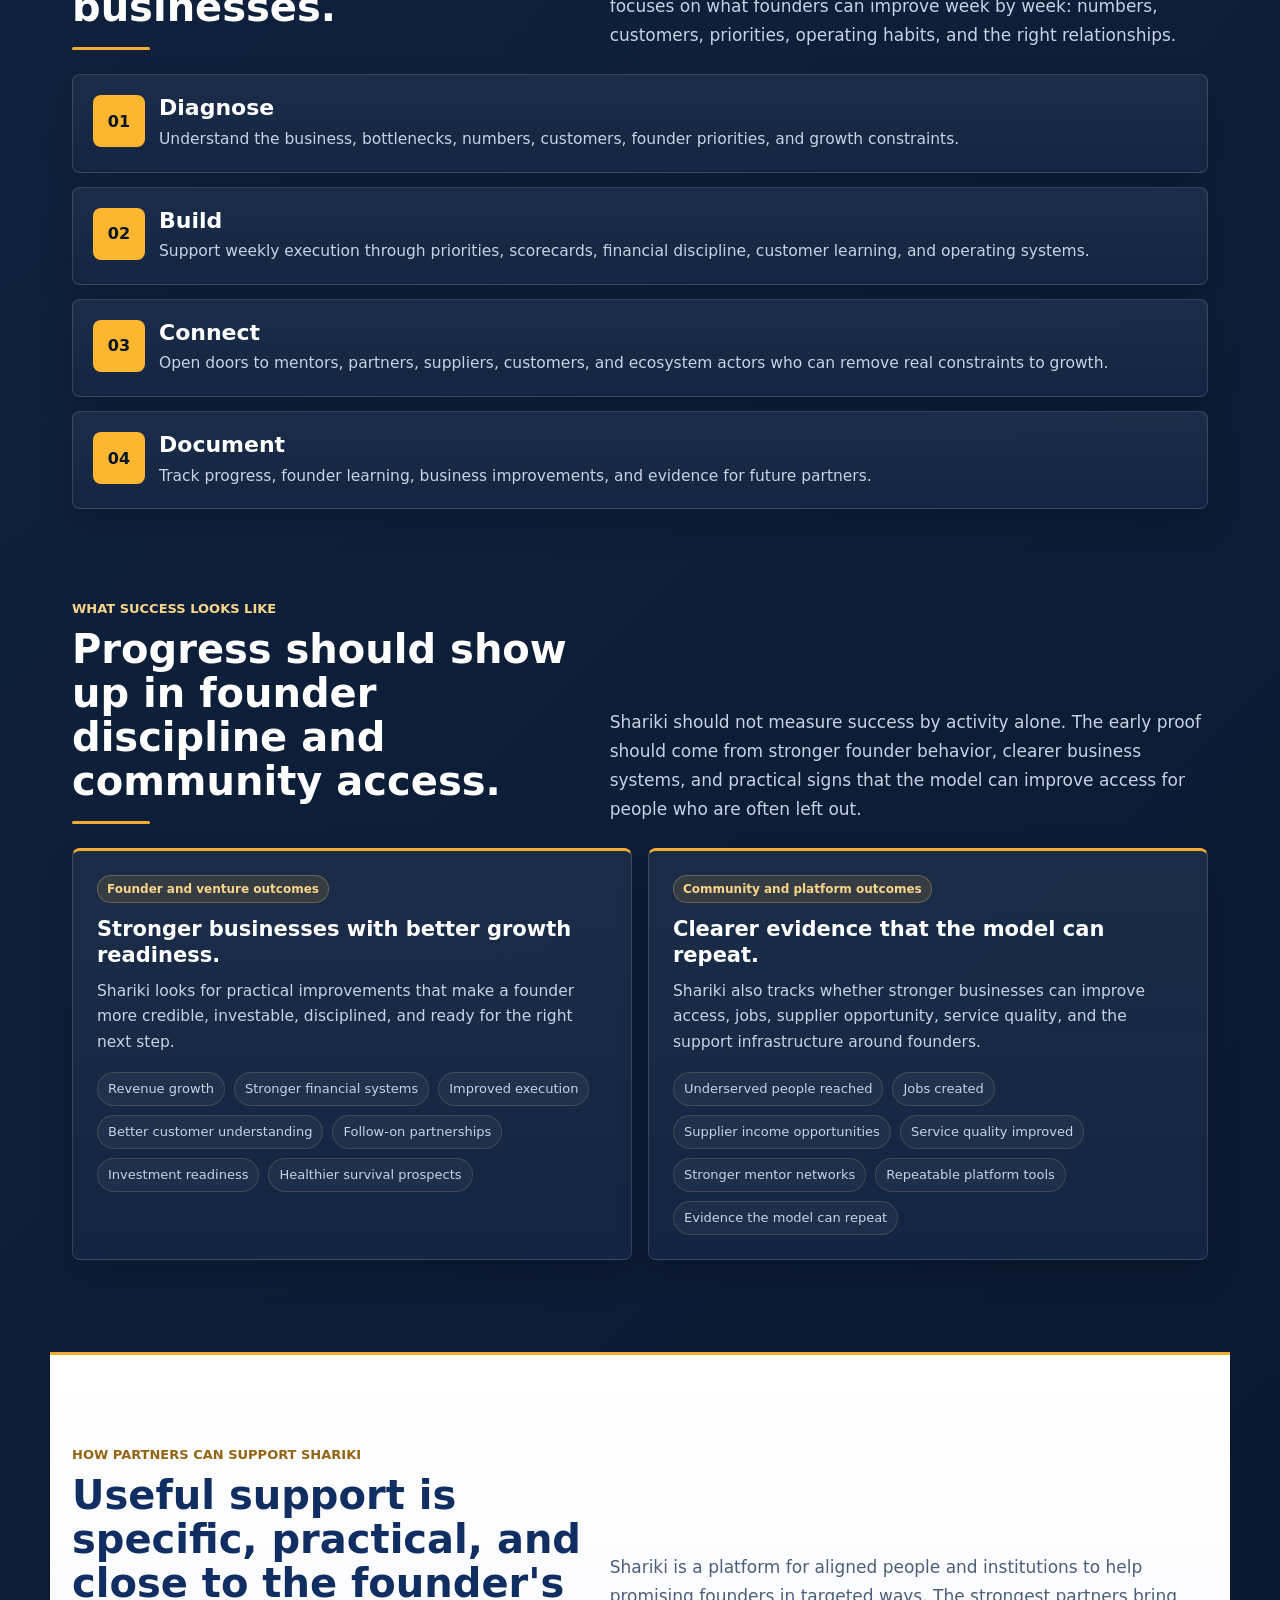
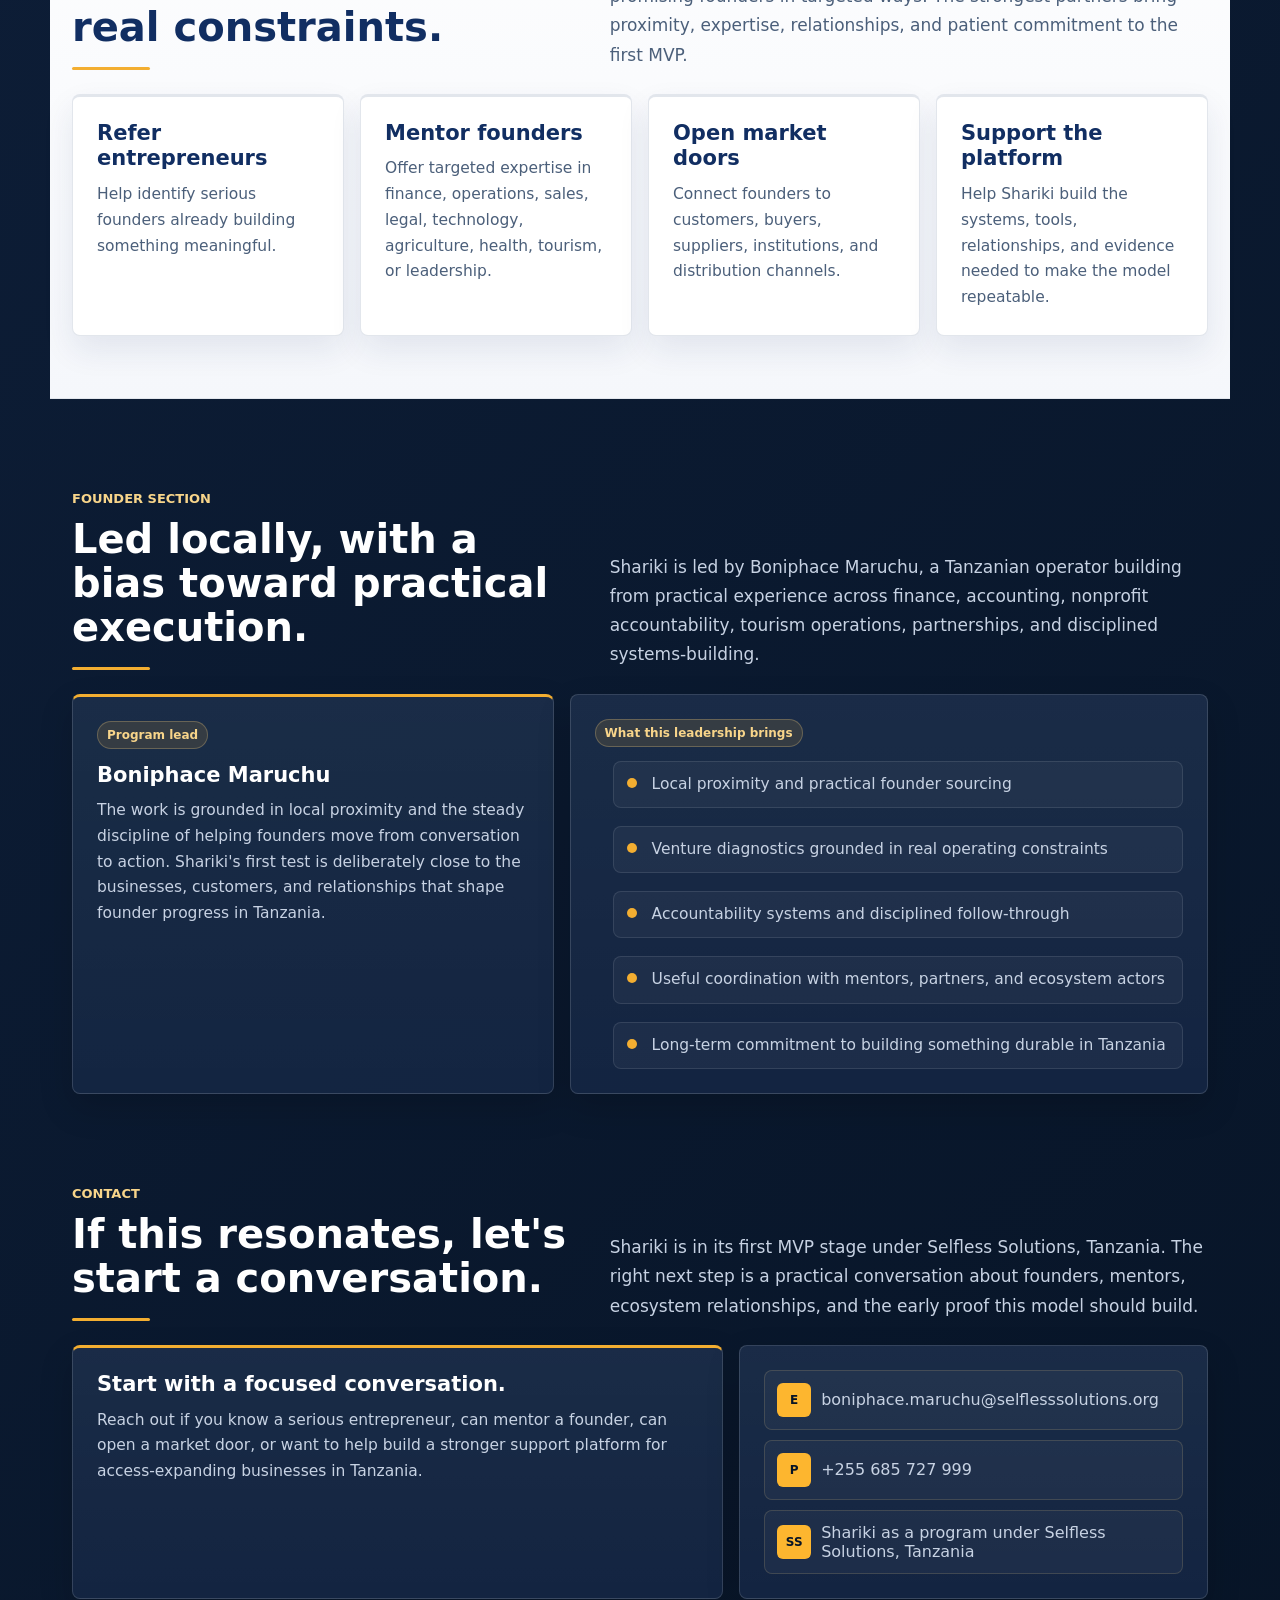
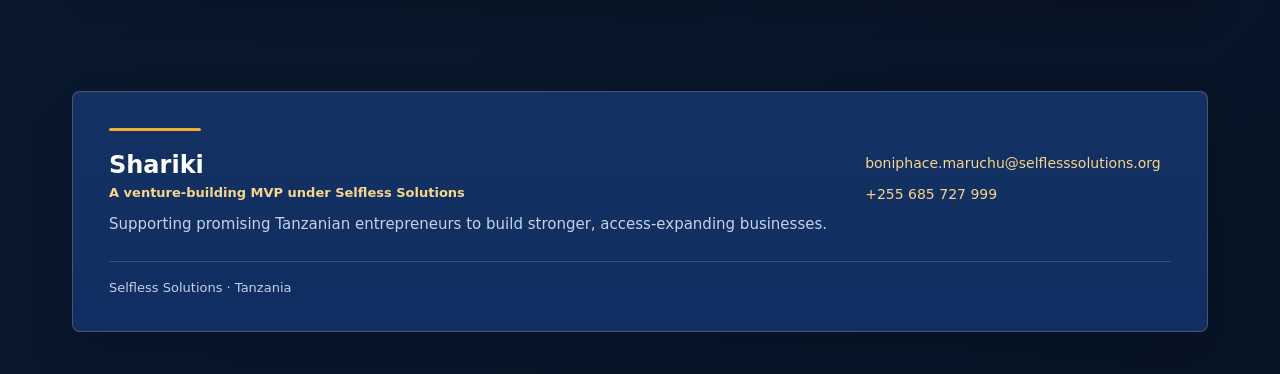
==== commit 9477599e: "Polish Shariki stakeholder microsite" ====
--- a/index.html
+++ b/index.html
@@ -3,33 +3,37 @@
 <head>
   <meta charset='UTF-8'>
   <meta name='viewport' content='width=device-width, initial-scale=1.0'>
-  <title>Shariki | Venture-Building MVP</title>
-  <meta name='description' content='Shariki helps promising Tanzanian entrepreneurs turn early traction into stronger, investable, access-expanding businesses.'>
-  <meta property='og:title' content='Shariki | Venture-Building MVP'>
-  <meta property='og:description' content='A Selfless Solutions initiative supporting selected Tanzanian entrepreneurs with practical execution support.'>
+  <title>Shariki | A Selfless Solutions Venture-Building Initiative</title>
+  <meta name='description' content='Shariki is a hands-on venture-building MVP under Selfless Solutions, supporting promising Tanzanian entrepreneurs to turn early traction into stronger, growth-ready, access-expanding businesses.'>
+  <meta name='theme-color' content='#071426'>
+  <meta property='og:title' content='Shariki | A Selfless Solutions Venture-Building Initiative'>
+  <meta property='og:description' content='A hands-on venture-building MVP helping promising Tanzanian entrepreneurs become stronger, growth-ready, access-expanding businesses.'>
   <meta property='og:type' content='website'>
+  <link rel='icon' href='data:image/svg+xml,%3Csvg xmlns=%22http://www.w3.org/2000/svg%22 viewBox=%220 0 64 64%22%3E%3Crect width=%2264%22 height=%2264%22 rx=%2218%22 fill=%22%23112E62%22/%3E%3Cpath d=%22M17 40c9-2 14-16 30-17%22 fill=%22none%22 stroke=%22%23FDB62F%22 stroke-width=%226%22 stroke-linecap=%22round%22/%3E%3Ctext x=%2232%22 y=%2242%22 text-anchor=%22middle%22 font-family=%22Arial%22 font-size=%2228%22 font-weight=%22800%22 fill=%22%23FFFFFF%22%3ES%3C/text%3E%3C/svg%3E'>
   <style>
     :root {
       --bg: #071426;
-      --bg2: #0b1b34;
+      --bg-2: #0b1b34;
       --navy: #143163;
-      --navy2: #112e62;
+      --navy-2: #112e62;
       --surface: #10223f;
-      --surface2: #18345f;
+      --surface-2: #18345f;
       --gold: #f3ae31;
-      --gold2: #fdb62f;
+      --gold-2: #fdb62f;
       --gold-soft: #f8d58a;
       --light: #f5f7fb;
+      --light-2: #ffffff;
       --light-ink: #112e62;
       --light-muted: #4b5f7a;
       --text: #ffffff;
       --muted: #c7d2e3;
-      --muted2: #aebed4;
+      --muted-2: #aebed4;
       --border: rgba(255, 255, 255, 0.14);
       --gold-border: rgba(248, 213, 138, 0.38);
       --ink: #071426;
       --radius: 8px;
       --shadow: 0 18px 44px rgba(2, 8, 23, 0.24);
+      --soft-shadow: 0 14px 32px rgba(17, 46, 98, 0.09);
       --max: 1180px;
     }
 
@@ -41,9 +45,10 @@
       color: var(--text);
       font-family: Inter, ui-sans-serif, system-ui, -apple-system, BlinkMacSystemFont, Segoe UI, sans-serif;
       background:
-        linear-gradient(180deg, rgba(255,255,255,0.04), transparent 260px),
-        linear-gradient(135deg, #071426 0%, #10223f 48%, #071426 100%);
+        linear-gradient(180deg, rgba(255,255,255,0.05), transparent 300px),
+        linear-gradient(135deg, #071426 0%, #10223f 46%, #071426 100%);
       min-height: 100vh;
+      overflow-x: hidden;
     }
 
     body::before {
@@ -51,12 +56,15 @@
       position: fixed;
       inset: 0;
       pointer-events: none;
-      background: linear-gradient(120deg, rgba(243,174,49,0.13), transparent 32%, rgba(255,255,255,0.035) 68%, transparent 100%);
-      opacity: 0.75;
+      background:
+        linear-gradient(120deg, rgba(243,174,49,0.14), transparent 30%),
+        linear-gradient(280deg, rgba(255,255,255,0.055), transparent 42%);
+      opacity: 0.72;
     }
 
     a { color: inherit; text-decoration: none; }
     p, h1, h2, h3, h4 { letter-spacing: 0; }
+    a:focus-visible, .btn:focus-visible { outline: 3px solid var(--gold-soft); outline-offset: 3px; }
 
     .brand-line {
       height: 4px;
@@ -76,7 +84,7 @@
       position: sticky;
       top: 0;
       z-index: 20;
-      background: rgba(7, 20, 38, 0.94);
+      background: rgba(7, 20, 38, 0.95);
       border-bottom: 1px solid rgba(248,213,138,0.18);
       backdrop-filter: blur(16px);
     }
@@ -93,31 +101,42 @@
       display: inline-flex;
       align-items: center;
       gap: 12px;
-      min-width: 228px;
+      min-width: 236px;
     }
 
     .brand-mark {
-      width: 46px;
-      height: 46px;
-      border-radius: 50%;
+      width: 48px;
+      height: 48px;
+      border-radius: 16px 16px 21px 21px;
       display: grid;
       place-items: center;
-      background: #ffffff;
-      color: var(--navy2);
-      font-size: 20px;
-      font-weight: 900;
-      border: 3px solid var(--gold);
+      position: relative;
+      overflow: hidden;
+      background: linear-gradient(145deg, #ffffff, #edf3fb);
+      color: var(--navy-2);
+      border: 2px solid var(--gold);
       box-shadow: 0 10px 24px rgba(0,0,0,0.18);
       flex: 0 0 auto;
     }
 
+    .brand-mark::before {
+      content: '';
+      position: absolute;
+      width: 32px;
+      height: 17px;
+      border-bottom: 4px solid var(--gold);
+      border-radius: 50%;
+      transform: translateY(-2px) rotate(-17deg);
+    }
+
+    .brand-mark span { position: relative; z-index: 1; font-size: 21px; font-weight: 900; }
     .brand-name { font-size: 20px; font-weight: 850; line-height: 1; }
     .brand-meta { margin-top: 6px; color: var(--muted); font-size: 12px; line-height: 1.25; }
 
     .nav-links {
       display: flex;
       justify-content: flex-end;
-      gap: 4px;
+      gap: 3px;
       overflow-x: auto;
       scrollbar-width: none;
     }
@@ -129,22 +148,23 @@
       font-size: 14px;
       line-height: 1;
       padding: 11px 12px;
-      border-radius: var(--radius);
+      border-radius: 999px;
       white-space: nowrap;
-      transition: color 180ms ease, background 180ms ease;
+      transition: color 180ms ease, background 180ms ease, box-shadow 180ms ease;
     }
 
     .nav-links a:hover,
     .nav-links a.active {
       color: var(--text);
-      background: rgba(248,213,138,0.12);
+      background: rgba(248,213,138,0.11);
+      box-shadow: inset 0 0 0 1px rgba(248,213,138,0.18);
     }
 
     .hero {
-      padding: 58px 0 30px;
+      padding: 64px 0 30px;
       display: grid;
-      grid-template-columns: minmax(0, 1.08fr) minmax(330px, 0.62fr);
-      gap: 30px;
+      grid-template-columns: minmax(0, 1.03fr) minmax(330px, 0.64fr);
+      gap: 34px;
       align-items: center;
     }
 
@@ -161,6 +181,7 @@
       color: var(--gold-soft);
       font-size: 13px;
       line-height: 1.25;
+      font-weight: 760;
     }
 
     .badge::before {
@@ -174,30 +195,31 @@
 
     h1 {
       margin: 24px 0 0;
-      max-width: 960px;
-      font-size: 62px;
-      line-height: 1.04;
+      max-width: 900px;
+      font-size: 56px;
+      line-height: 1.07;
       font-weight: 860;
     }
 
     .hero-lead {
       margin: 24px 0 0;
-      max-width: 800px;
+      max-width: 780px;
       color: var(--muted);
-      font-size: 19px;
+      font-size: 18.5px;
       line-height: 1.72;
     }
 
     .parent-statement {
-      margin: 18px 0 0;
+      margin: 20px 0 0;
       max-width: 720px;
-      padding: 13px 16px;
+      padding: 14px 16px;
       border-left: 4px solid var(--gold);
-      background: rgba(255,255,255,0.07);
+      background: rgba(255,255,255,0.075);
       color: var(--gold-soft);
       font-size: 15px;
       line-height: 1.5;
-      font-weight: 750;
+      font-weight: 760;
+      box-shadow: inset 0 0 0 1px rgba(248,213,138,0.09);
     }
 
     .hero-actions { display: flex; flex-wrap: wrap; gap: 12px; margin-top: 30px; }
@@ -216,34 +238,35 @@
     }
 
     .btn:hover { transform: translateY(-1px); }
-    .btn-primary { background: var(--gold2); color: var(--ink); box-shadow: 0 16px 32px rgba(243,174,49,0.2); }
-    .btn-secondary { background: rgba(255,255,255,0.06); color: var(--text); border-color: rgba(248,213,138,0.22); }
+    .btn-primary { background: var(--gold-2); color: var(--ink); box-shadow: 0 16px 32px rgba(243,174,49,0.2); }
+    .btn-secondary { background: rgba(255,255,255,0.06); color: var(--text); border-color: rgba(248,213,138,0.24); }
 
     .hero-note {
       margin-top: 18px;
       max-width: 720px;
-      color: var(--muted2);
+      color: var(--muted-2);
       font-size: 14px;
       line-height: 1.55;
     }
 
     .dashboard,
     .card,
-    .quick-item,
+    .cred-item,
     .step,
     .fact,
     .discovery-lead,
-    .mvp-summary {
+    .mvp-summary,
+    .quote-panel {
       border-radius: var(--radius);
       border: 1px solid var(--border);
-      background: linear-gradient(180deg, rgba(255,255,255,0.045), rgba(255,255,255,0.018)), rgba(16,34,63,0.92);
-      box-shadow: 0 14px 34px rgba(0,0,0,0.18);
+      background: linear-gradient(180deg, rgba(255,255,255,0.05), rgba(255,255,255,0.02)), rgba(16,34,63,0.92);
+      box-shadow: 0 14px 34px rgba(0,0,0,0.16);
     }
 
     .dashboard {
       overflow: hidden;
       box-shadow: var(--shadow);
-      border-color: rgba(248,213,138,0.22);
+      border-color: rgba(248,213,138,0.24);
       background: linear-gradient(180deg, rgba(20,49,99,0.98), rgba(16,34,63,0.94));
     }
 
@@ -252,7 +275,7 @@
       align-items: center;
       justify-content: space-between;
       gap: 18px;
-      padding: 18px 18px 0;
+      padding: 20px 20px 0;
     }
 
     .dashboard-title { color: var(--gold-soft); font-size: 13px; font-weight: 800; }
@@ -272,21 +295,21 @@
       display: grid;
       grid-template-columns: repeat(2, minmax(0, 1fr));
       gap: 10px;
-      padding: 18px;
+      padding: 20px;
     }
 
     .metric {
       min-height: 112px;
-      padding: 14px;
+      padding: 15px;
       border: 1px solid rgba(248,213,138,0.18);
       border-radius: var(--radius);
-      background: rgba(7,20,38,0.58);
+      background: rgba(7,20,38,0.55);
     }
 
     .metric strong { display: block; color: var(--text); font-size: 29px; line-height: 1; margin-bottom: 10px; }
     .metric span { display: block; color: var(--muted); font-size: 13px; line-height: 1.45; }
 
-    .focus-list { padding: 0 18px 18px; display: grid; gap: 10px; }
+    .focus-list { padding: 0 20px 20px; display: grid; gap: 10px; }
 
     .focus-item {
       display: grid;
@@ -305,7 +328,7 @@
       display: grid;
       place-items: center;
       border-radius: 6px;
-      background: var(--gold2);
+      background: var(--gold-2);
       color: var(--ink);
       font-size: 12px;
       font-weight: 900;
@@ -314,44 +337,56 @@
     .focus-item h3 { margin: 0 0 4px; font-size: 15px; line-height: 1.25; }
     .focus-item p { margin: 0; color: var(--muted); font-size: 13px; line-height: 1.45; }
 
-    .quick-strip { display: grid; grid-template-columns: repeat(4, minmax(0, 1fr)); gap: 12px; margin: 8px 0 0; }
-    .quick-item { min-height: 122px; padding: 18px; border-top: 3px solid var(--gold); background: rgba(16,34,63,0.9); }
-    .quick-item strong { display: block; color: var(--text); font-size: 24px; line-height: 1.08; margin-bottom: 10px; }
-    .quick-item span { display: block; color: var(--muted); font-size: 14px; line-height: 1.52; }
-
-    section.block { padding-top: 82px; scroll-margin-top: 90px; }
+    .cred-strip {
+      display: grid;
+      grid-template-columns: repeat(4, minmax(0, 1fr));
+      gap: 12px;
+      margin: 14px 0 0;
+    }
+
+    .cred-item {
+      min-height: 104px;
+      padding: 18px;
+      border-top: 3px solid var(--gold);
+      background: rgba(16,34,63,0.84);
+    }
+
+    .cred-item strong { display: block; color: var(--text); font-size: 18px; line-height: 1.2; margin-bottom: 8px; }
+    .cred-item span { display: block; color: var(--muted); font-size: 14px; line-height: 1.52; }
+
+    section.block { padding-top: 92px; scroll-margin-top: 100px; }
 
     .section-head {
       display: grid;
       grid-template-columns: minmax(0, 0.92fr) minmax(0, 1.08fr);
       gap: 28px;
       align-items: end;
-      margin-bottom: 22px;
-    }
-
-    .section-label { color: var(--gold-soft); font-size: 14px; font-weight: 800; margin-bottom: 10px; }
-    h2 { margin: 0; font-size: 44px; line-height: 1.08; font-weight: 820; }
-    .section-copy { margin: 0; color: var(--muted); font-size: 18px; line-height: 1.72; max-width: 740px; }
-    .rule { width: 86px; height: 3px; border-radius: 999px; background: var(--gold); margin-top: 18px; }
-
-    .grid-2, .grid-3, .grid-4, .split-list { display: grid; gap: 14px; }
+      margin-bottom: 24px;
+    }
+
+    .section-label { color: var(--gold-soft); font-size: 13px; font-weight: 820; margin-bottom: 11px; text-transform: uppercase; }
+    h2 { margin: 0; font-size: 40px; line-height: 1.1; font-weight: 830; }
+    .section-copy { margin: 0; color: var(--muted); font-size: 17px; line-height: 1.72; max-width: 740px; }
+    .rule { width: 78px; height: 3px; border-radius: 999px; background: var(--gold); margin-top: 18px; }
+
+    .grid-2, .grid-3, .grid-4, .split-list { display: grid; gap: 16px; }
     .grid-2, .split-list { grid-template-columns: repeat(2, minmax(0, 1fr)); }
     .grid-3 { grid-template-columns: repeat(3, minmax(0, 1fr)); }
     .grid-4 { grid-template-columns: repeat(4, minmax(0, 1fr)); }
 
-    .card { min-height: 100%; padding: 22px; }
+    .card { min-height: 100%; padding: 24px; }
     .card.gold-edge { border-top: 3px solid var(--gold); }
     .card.dark { background: rgba(7,20,38,0.64); }
-    .card h3 { margin: 0 0 10px; font-size: 22px; line-height: 1.18; font-weight: 800; }
-    .card p, .card li { color: var(--muted); font-size: 15.5px; line-height: 1.64; }
+    .card h3 { margin: 0 0 10px; font-size: 21px; line-height: 1.22; font-weight: 800; }
+    .card p, .card li { color: var(--muted); font-size: 15.5px; line-height: 1.66; }
     .card p { margin: 0; }
     .card ul { margin: 0; padding-left: 18px; }
     .card li + li { margin-top: 8px; }
 
     .light-band {
-      margin: 82px -22px 0;
-      padding: 54px 22px;
-      background: var(--light);
+      margin: 92px -22px 0;
+      padding: 62px 22px;
+      background: linear-gradient(180deg, #ffffff, var(--light));
       color: var(--light-ink);
       border-top: 3px solid var(--gold);
       border-bottom: 1px solid rgba(20,49,99,0.12);
@@ -364,12 +399,12 @@
     .light-band .card {
       background: #ffffff;
       border-color: rgba(20,49,99,0.12);
-      box-shadow: 0 12px 26px rgba(17,46,98,0.08);
-    }
-    .light-band .card.dark { background: #eaf0f8; }
+      box-shadow: var(--soft-shadow);
+    }
+    .light-band .card.dark { background: #eef3fa; }
     .light-band .check-list li { background: #ffffff; border-color: rgba(20,49,99,0.12); color: var(--light-muted); }
-    .light-band .not-list li { background: #f0f4fa; }
-    .light-band .mini-label { background: rgba(243,174,49,0.18); color: #80550f; border-color: rgba(243,174,49,0.28); }
+    .light-band .not-list li { background: #f1f5fb; }
+    .light-band .mini-label { background: rgba(243,174,49,0.16); color: #80550f; border-color: rgba(243,174,49,0.28); }
 
     .mini-label {
       display: inline-flex;
@@ -411,46 +446,61 @@
     .not-list li::before { background: transparent; border: 2px solid rgba(20,49,99,0.34); }
 
     .discovery-lead {
-      margin-bottom: 14px;
+      margin-bottom: 16px;
       padding: 26px;
       border-color: var(--gold-border);
       background: linear-gradient(90deg, rgba(243,174,49,0.13), rgba(243,174,49,0.04)), rgba(16,34,63,0.94);
     }
 
-    .discovery-lead p { margin: 0; max-width: 980px; color: var(--text); font-size: 25px; line-height: 1.36; font-weight: 780; }
-
-    .mvp-panel { display: grid; grid-template-columns: minmax(0, 0.9fr) minmax(0, 1.1fr); gap: 14px; align-items: stretch; }
-    .mvp-summary { padding: 28px; border-color: var(--gold-border); background: linear-gradient(180deg, rgba(243,174,49,0.12), rgba(243,174,49,0.035)), rgba(16,34,63,0.94); }
-    .mvp-summary h3 { margin: 0 0 14px; font-size: 30px; line-height: 1.15; }
+    .discovery-lead p { margin: 0; max-width: 980px; color: var(--text); font-size: 24px; line-height: 1.38; font-weight: 780; }
+
+    .quote-panel {
+      margin-bottom: 16px;
+      padding: 24px 26px;
+      display: grid;
+      grid-template-columns: 4px 1fr;
+      gap: 18px;
+      align-items: start;
+      border-color: rgba(248,213,138,0.26);
+      background: rgba(255,255,255,0.055);
+    }
+
+    .quote-panel::before { content: ''; width: 4px; height: 100%; min-height: 62px; background: var(--gold); border-radius: 999px; }
+    .quote-panel p { margin: 0; color: var(--text); font-size: 22px; line-height: 1.48; font-weight: 760; }
+    .quote-panel span { display: block; margin-top: 8px; color: var(--muted); font-size: 14px; line-height: 1.55; }
+
+    .mvp-panel { display: grid; grid-template-columns: minmax(0, 0.9fr) minmax(0, 1.1fr); gap: 16px; align-items: stretch; }
+    .mvp-summary { padding: 30px; border-color: var(--gold-border); background: linear-gradient(180deg, rgba(243,174,49,0.12), rgba(243,174,49,0.035)), rgba(16,34,63,0.94); }
+    .mvp-summary h3 { margin: 0 0 14px; font-size: 29px; line-height: 1.16; }
     .mvp-summary p { margin: 0; color: var(--muted); font-size: 17px; line-height: 1.7; }
 
-    .facts-grid { display: grid; grid-template-columns: repeat(2, minmax(0, 1fr)); gap: 14px; }
+    .facts-grid { display: grid; grid-template-columns: repeat(2, minmax(0, 1fr)); gap: 16px; }
     .fact { min-height: 118px; padding: 18px; background: rgba(7,20,38,0.56); }
-    .fact span { display: block; color: var(--muted2); font-size: 13px; margin-bottom: 10px; }
-    .fact strong { display: block; color: var(--text); font-size: 23px; line-height: 1.18; }
-
-    .steps { display: grid; gap: 12px; }
-    .step { display: grid; grid-template-columns: 52px 1fr; gap: 14px; padding: 18px; }
-    .step-no { width: 52px; height: 52px; display: grid; place-items: center; border-radius: var(--radius); background: var(--gold2); color: var(--ink); font-weight: 900; }
+    .fact span { display: block; color: var(--muted-2); font-size: 13px; margin-bottom: 10px; }
+    .fact strong { display: block; color: var(--text); font-size: 22px; line-height: 1.2; }
+
+    .steps { display: grid; gap: 14px; }
+    .step { display: grid; grid-template-columns: 52px 1fr; gap: 14px; padding: 20px; }
+    .step-no { width: 52px; height: 52px; display: grid; place-items: center; border-radius: var(--radius); background: var(--gold-2); color: var(--ink); font-weight: 900; }
     .step h3 { margin: 0 0 6px; font-size: 22px; line-height: 1.16; }
     .step p { margin: 0; color: var(--muted); font-size: 15.5px; line-height: 1.6; }
 
     .pill-row { display: flex; flex-wrap: wrap; gap: 9px; margin-top: 16px; }
     .pill { display: inline-flex; align-items: center; min-height: 34px; padding: 8px 10px; border: 1px solid rgba(248,213,138,0.16); border-radius: 999px; background: rgba(255,255,255,0.045); color: var(--muted); font-size: 13px; line-height: 1.2; }
 
-    .founder-grid { display: grid; grid-template-columns: minmax(0, 0.86fr) minmax(0, 1.14fr); gap: 14px; }
-    .founder-name { font-size: 32px; line-height: 1.1; margin: 0 0 12px; font-weight: 840; }
-
-    .contact-band { display: grid; grid-template-columns: minmax(0, 1fr) minmax(320px, 0.72fr); gap: 14px; align-items: stretch; }
+    .founder-grid { display: grid; grid-template-columns: minmax(0, 0.86fr) minmax(0, 1.14fr); gap: 16px; }
+    .founder-name { font-size: 31px; line-height: 1.12; margin: 0 0 12px; font-weight: 840; }
+
+    .contact-band { display: grid; grid-template-columns: minmax(0, 1fr) minmax(320px, 0.72fr); gap: 16px; align-items: stretch; }
     .contact-lines { display: grid; gap: 10px; }
     .contact-line { display: flex; align-items: center; gap: 10px; min-height: 48px; padding: 12px; border: 1px solid rgba(248,213,138,0.16); border-radius: var(--radius); background: rgba(255,255,255,0.04); color: var(--muted); overflow-wrap: anywhere; }
-    .contact-key { width: 34px; height: 34px; display: grid; place-items: center; border-radius: 6px; background: var(--gold2); color: var(--ink); font-weight: 900; font-size: 12px; flex: 0 0 auto; }
+    .contact-key { width: 34px; height: 34px; display: grid; place-items: center; border-radius: 6px; background: var(--gold-2); color: var(--ink); font-weight: 900; font-size: 12px; flex: 0 0 auto; }
 
     .site-footer {
-      margin: 82px 0 40px;
-      padding: 34px;
+      margin: 92px 0 42px;
+      padding: 36px;
       border-radius: var(--radius);
-      background: linear-gradient(180deg, var(--navy), var(--navy2));
+      background: linear-gradient(180deg, var(--navy), var(--navy-2));
       border: 1px solid rgba(248,213,138,0.24);
       color: var(--text);
       box-shadow: var(--shadow);
@@ -458,7 +508,8 @@
 
     .footer-rule { width: 92px; height: 3px; background: var(--gold); border-radius: 999px; margin-bottom: 22px; }
     .footer-grid { display: grid; grid-template-columns: minmax(0, 1fr) minmax(280px, 0.42fr); gap: 28px; align-items: start; }
-    .footer-brand { font-size: 24px; line-height: 1; font-weight: 850; margin-bottom: 12px; }
+    .footer-brand { font-size: 24px; line-height: 1; font-weight: 850; margin-bottom: 8px; }
+    .footer-kicker { color: var(--gold-soft); font-size: 13px; font-weight: 760; margin-bottom: 12px; }
     .site-footer p { margin: 0; color: var(--muted); font-size: 15px; line-height: 1.7; max-width: 760px; }
     .footer-contact { display: grid; gap: 10px; color: var(--gold-soft); font-size: 14px; line-height: 1.5; }
     .footer-meta { margin-top: 24px; padding-top: 18px; border-top: 1px solid rgba(248,213,138,0.2); color: var(--muted); font-size: 13px; }
@@ -473,10 +524,10 @@
     }
 
     @media (max-width: 1080px) {
-      h1 { font-size: 50px; }
-      h2 { font-size: 38px; }
+      h1 { font-size: 48px; }
+      h2 { font-size: 36px; }
       .hero, .section-head, .mvp-panel, .founder-grid, .contact-band, .footer-grid { grid-template-columns: 1fr; }
-      .quick-strip, .grid-4 { grid-template-columns: repeat(2, minmax(0, 1fr)); }
+      .cred-strip, .grid-4 { grid-template-columns: repeat(2, minmax(0, 1fr)); }
     }
 
     @media (max-width: 780px) {
@@ -485,18 +536,20 @@
       .brand { min-width: 0; }
       .nav-links { width: 100%; justify-content: flex-start; padding-bottom: 2px; }
       .nav-links a { padding: 10px 9px; }
-      .hero { padding-top: 34px; }
-      h1 { font-size: 36px; line-height: 1.08; }
-      h2 { font-size: 30px; }
+      .hero { padding-top: 42px; }
+      h1 { font-size: 35px; line-height: 1.1; }
+      h2 { font-size: 29px; }
       .hero-lead, .section-copy { font-size: 16px; }
-      .metric-grid, .quick-strip, .grid-2, .grid-3, .grid-4, .split-list, .facts-grid { grid-template-columns: 1fr; }
+      .metric-grid, .cred-strip, .grid-2, .grid-3, .grid-4, .split-list, .facts-grid { grid-template-columns: 1fr; }
       .dashboard-head { align-items: flex-start; flex-direction: column; gap: 10px; }
-      .discovery-lead, .mvp-summary, .site-footer { padding: 22px; }
-      .light-band { margin-left: -16px; margin-right: -16px; padding: 44px 16px; }
-      .discovery-lead p { font-size: 21px; }
-      .mvp-summary h3, .founder-name { font-size: 26px; }
+      .discovery-lead, .mvp-summary, .site-footer, .quote-panel { padding: 22px; }
+      .quote-panel { grid-template-columns: 1fr; }
+      .quote-panel::before { width: 76px; height: 3px; min-height: 3px; }
+      .light-band { margin-left: -16px; margin-right: -16px; padding: 48px 16px; }
+      .discovery-lead p, .quote-panel p { font-size: 20px; }
+      .mvp-summary h3, .founder-name { font-size: 25px; }
       .step { grid-template-columns: 1fr; }
-      section.block { padding-top: 66px; }
+      section.block { padding-top: 70px; }
     }
   </style>
 </head>
@@ -505,7 +558,7 @@
   <div class='nav-wrap'>
     <div class='container nav'>
       <a class='brand' href='#top' aria-label='Shariki home'>
-        <div class='brand-mark'>S</div>
+        <div class='brand-mark' aria-hidden='true'><span>S</span></div>
         <div>
           <div class='brand-name'>Shariki</div>
           <div class='brand-meta'>A Selfless Solutions initiative</div>
@@ -529,14 +582,14 @@
       <section class='hero' aria-labelledby='hero-title'>
         <div class='hero-copy fade-up'>
           <div class='badge'>A Selfless Solutions venture-building initiative</div>
-          <h1 id='hero-title'>Helping promising Tanzanian entrepreneurs turn early traction into stronger, investable, access-expanding businesses.</h1>
+          <h1 id='hero-title'>Helping promising Tanzanian entrepreneurs turn early traction into stronger, growth-ready, access-expanding businesses.</h1>
           <p class='hero-lead'>Shariki is a hands-on venture-building MVP under Selfless Solutions. We support selected entrepreneurs with execution discipline, financial systems, customer learning, partnerships, and accountability so their businesses can grow beyond survival.</p>
           <p class='parent-statement'>Built under Selfless Solutions to expand education and economic opportunity in Tanzania.</p>
           <div class='hero-actions'>
             <a class='btn btn-primary' href='#model'>Explore the model</a>
             <a class='btn btn-secondary' href='#contact'>Start a conversation</a>
           </div>
-          <p class='hero-note'>Starting small in Arusha, Shariki is built for philanthropists, mentors, ecosystem builders, potential partners, and aligned supporters who want to help serious founders become more durable.</p>
+          <p class='hero-note'>Starting small in Arusha, Shariki is built for philanthropists, mentors, ecosystem builders, potential partners, and aligned supporters who want to help serious local founders become more durable.</p>
         </div>
 
         <aside class='dashboard fade-up' aria-label='Shariki MVP snapshot'>
@@ -558,11 +611,11 @@
         </aside>
       </section>
 
-      <section class='quick-strip fade-up' aria-label='Shariki quick facts'>
-        <div class='quick-item'><strong>Small by design</strong><span>The first cohort is intentionally narrow so the model can learn deeply before expanding.</span></div>
-        <div class='quick-item'><strong>Traction first</strong><span>Shariki looks for entrepreneurs already serving real customers, not only ideas.</span></div>
-        <div class='quick-item'><strong>Hands-on</strong><span>The work centers on operating discipline, systems, accountability, and practical growth constraints.</span></div>
-        <div class='quick-item'><strong>Access lens</strong><span>Priority goes to ventures that can reach underserved communities through stronger business models.</span></div>
+      <section class='cred-strip fade-up' aria-label='Shariki credibility summary'>
+        <div class='cred-item'><strong>Under Selfless Solutions</strong><span>A distinct program connected to a trusted Tanzania-focused nonprofit.</span></div>
+        <div class='cred-item'><strong>Arusha MVP</strong><span>Starting locally, close to founders, customers, and practical relationships.</span></div>
+        <div class='cred-item'><strong>3-5 founders</strong><span>A deliberately small cohort for depth, discipline, and real learning.</span></div>
+        <div class='cred-item'><strong>90-day support sprint</strong><span>Focused hands-on support around execution, finance, market access, and partnerships.</span></div>
       </section>
 
       <section id='clarity' class='block light-band'>
@@ -595,9 +648,12 @@
       <section id='discovery' class='block'>
         <div class='section-head fade-up'>
           <div><div class='section-label'>What discovery revealed</div><h2>The missing middle is execution.</h2><div class='rule'></div></div>
-          <p class='section-copy'>Entrepreneur discovery showed that the main gap is not lack of ideas. Many founders are already active, capable, and serving customers. The harder gap is turning early traction into disciplined, durable growth.</p>
+          <p class='section-copy'>Entrepreneur discovery showed that the main gap is not lack of ideas. Many local founders are already active, capable, and serving real customers. The harder gap is turning early traction into disciplined, durable growth.</p>
         </div>
         <div class='discovery-lead fade-up'><p>The biggest gap is not lack of ideas. It is the execution layer between early traction and durable growth.</p></div>
+        <div class='quote-panel fade-up'>
+          <div><p>The gap is not ambition. The gap is the operating support around serious founders.</p><span>Shariki is designed to provide practical proximity, accountability, and trusted connections for entrepreneurs serving underserved communities.</span></div>
+        </div>
         <div class='grid-3'>
           <article class='card gold-edge fade-up'><h3>Execution capacity</h3><p>Founders are active and committed, but many lack repeatable systems, clear priorities, and disciplined follow-through.</p></article>
           <article class='card gold-edge fade-up'><h3>Financial readiness</h3><p>Many businesses need stronger tracking, costing, reporting, and decision-making before they can responsibly pursue future growth.</p></article>
@@ -668,7 +724,7 @@
           <article class='card gold-edge fade-up'>
             <div class='mini-label'>Founder and venture outcomes</div>
             <h3>Stronger businesses with better growth readiness.</h3>
-            <p>Shariki looks for practical improvements that make a founder more credible, more disciplined, and more ready for the right next step.</p>
+            <p>Shariki looks for practical improvements that make a founder more credible, investable, disciplined, and ready for the right next step.</p>
             <div class='pill-row'>
               <span class='pill'>Revenue growth</span><span class='pill'>Stronger financial systems</span><span class='pill'>Improved execution</span><span class='pill'>Better customer understanding</span><span class='pill'>Follow-on partnerships</span><span class='pill'>Investment readiness</span><span class='pill'>Healthier survival prospects</span>
             </div>
@@ -746,7 +802,8 @@
         <div class='footer-grid'>
           <div>
             <div class='footer-brand'>Shariki</div>
-            <p>Shariki is a venture-building MVP under Selfless Solutions, supporting promising Tanzanian entrepreneurs to build stronger, access-expanding businesses.</p>
+            <div class='footer-kicker'>A venture-building MVP under Selfless Solutions</div>
+            <p>Supporting promising Tanzanian entrepreneurs to build stronger, access-expanding businesses.</p>
           </div>
           <div class='footer-contact'>
             <a href='mailto:boniphace.maruchu@selflesssolutions.org'>boniphace.maruchu@selflesssolutions.org</a>
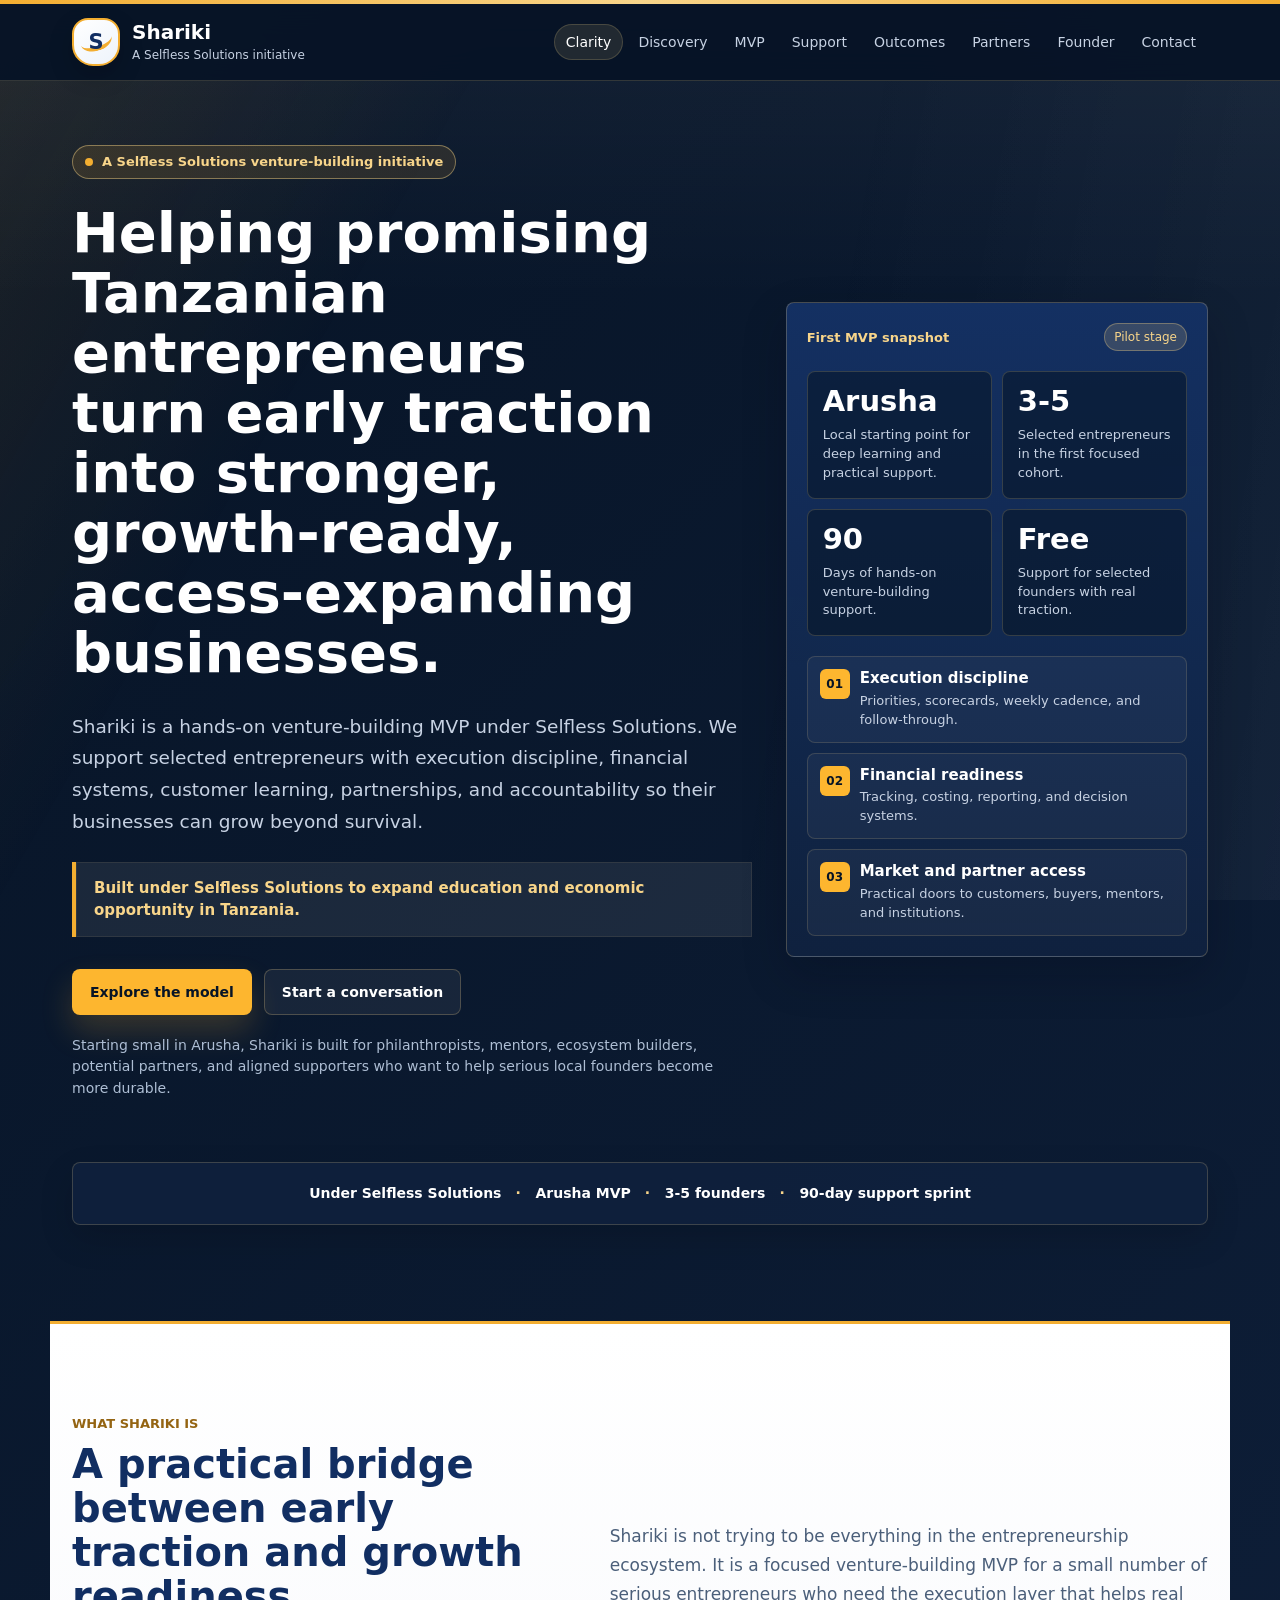
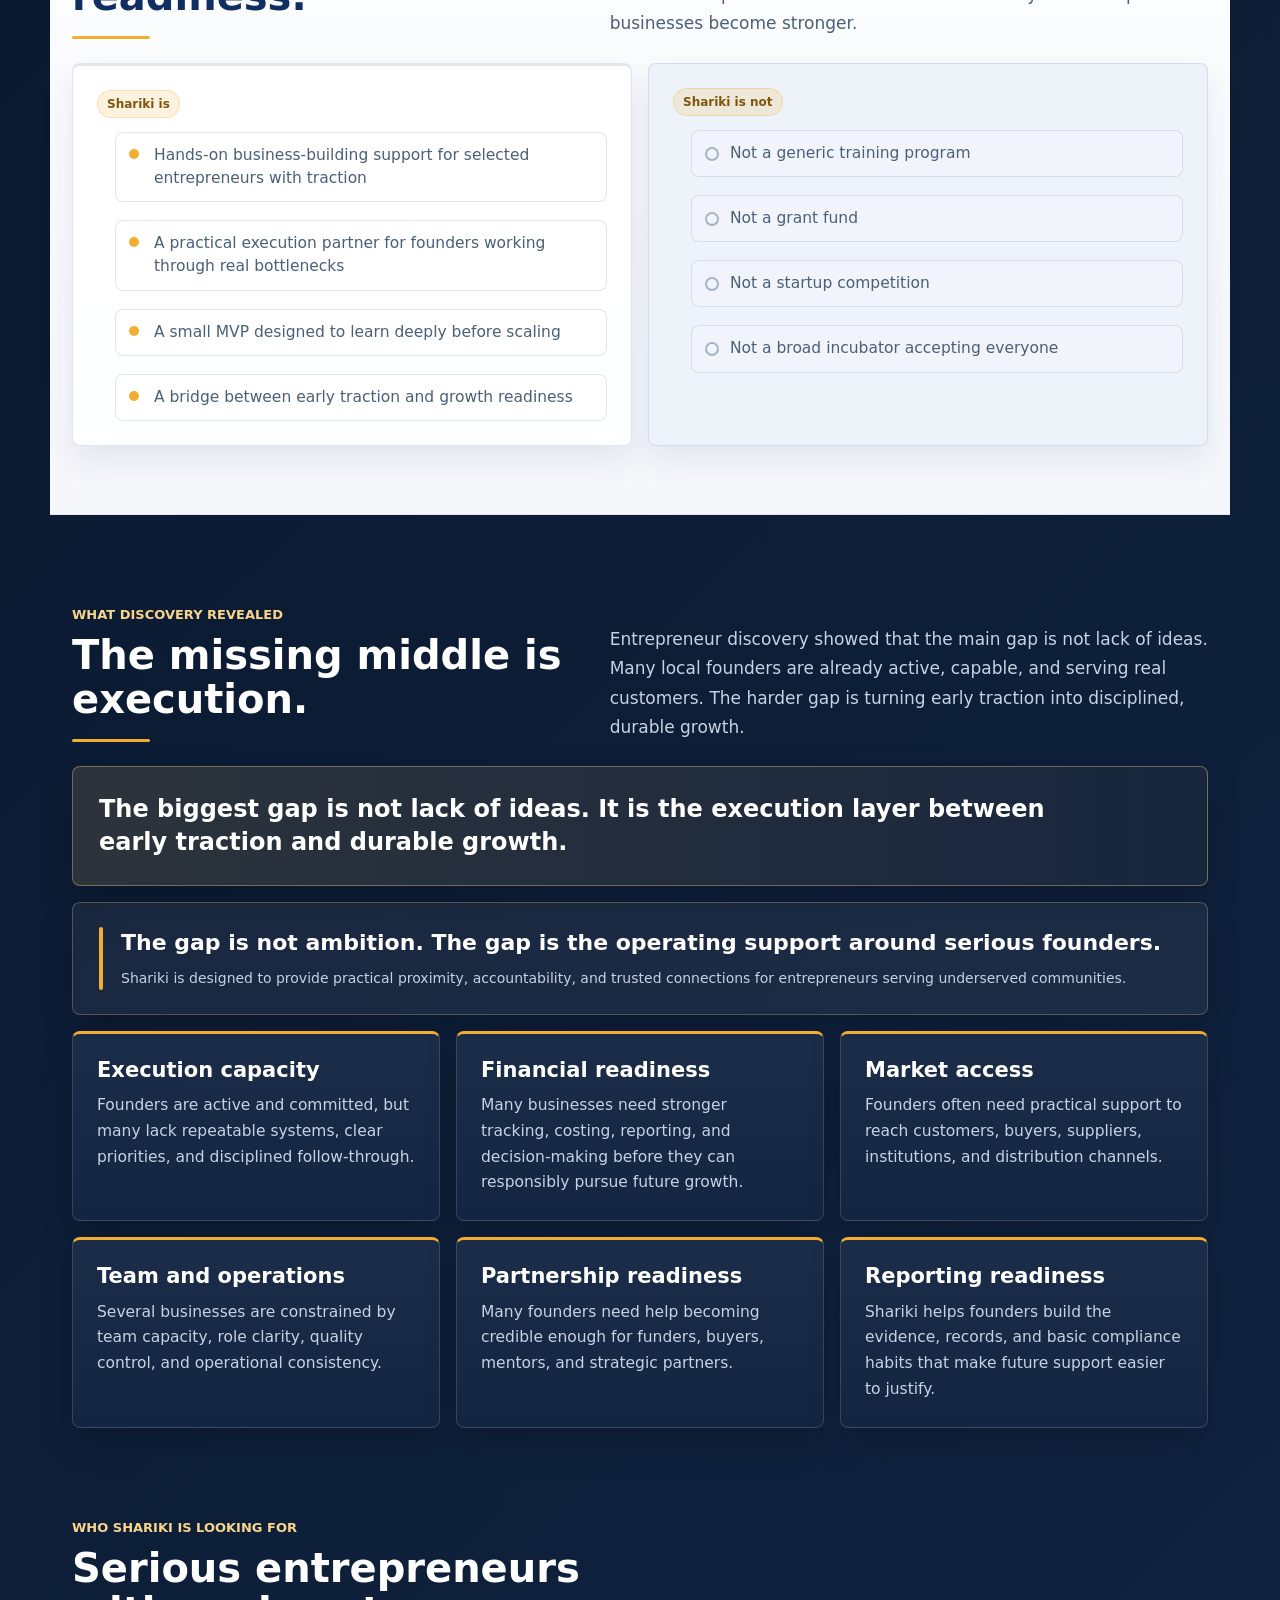
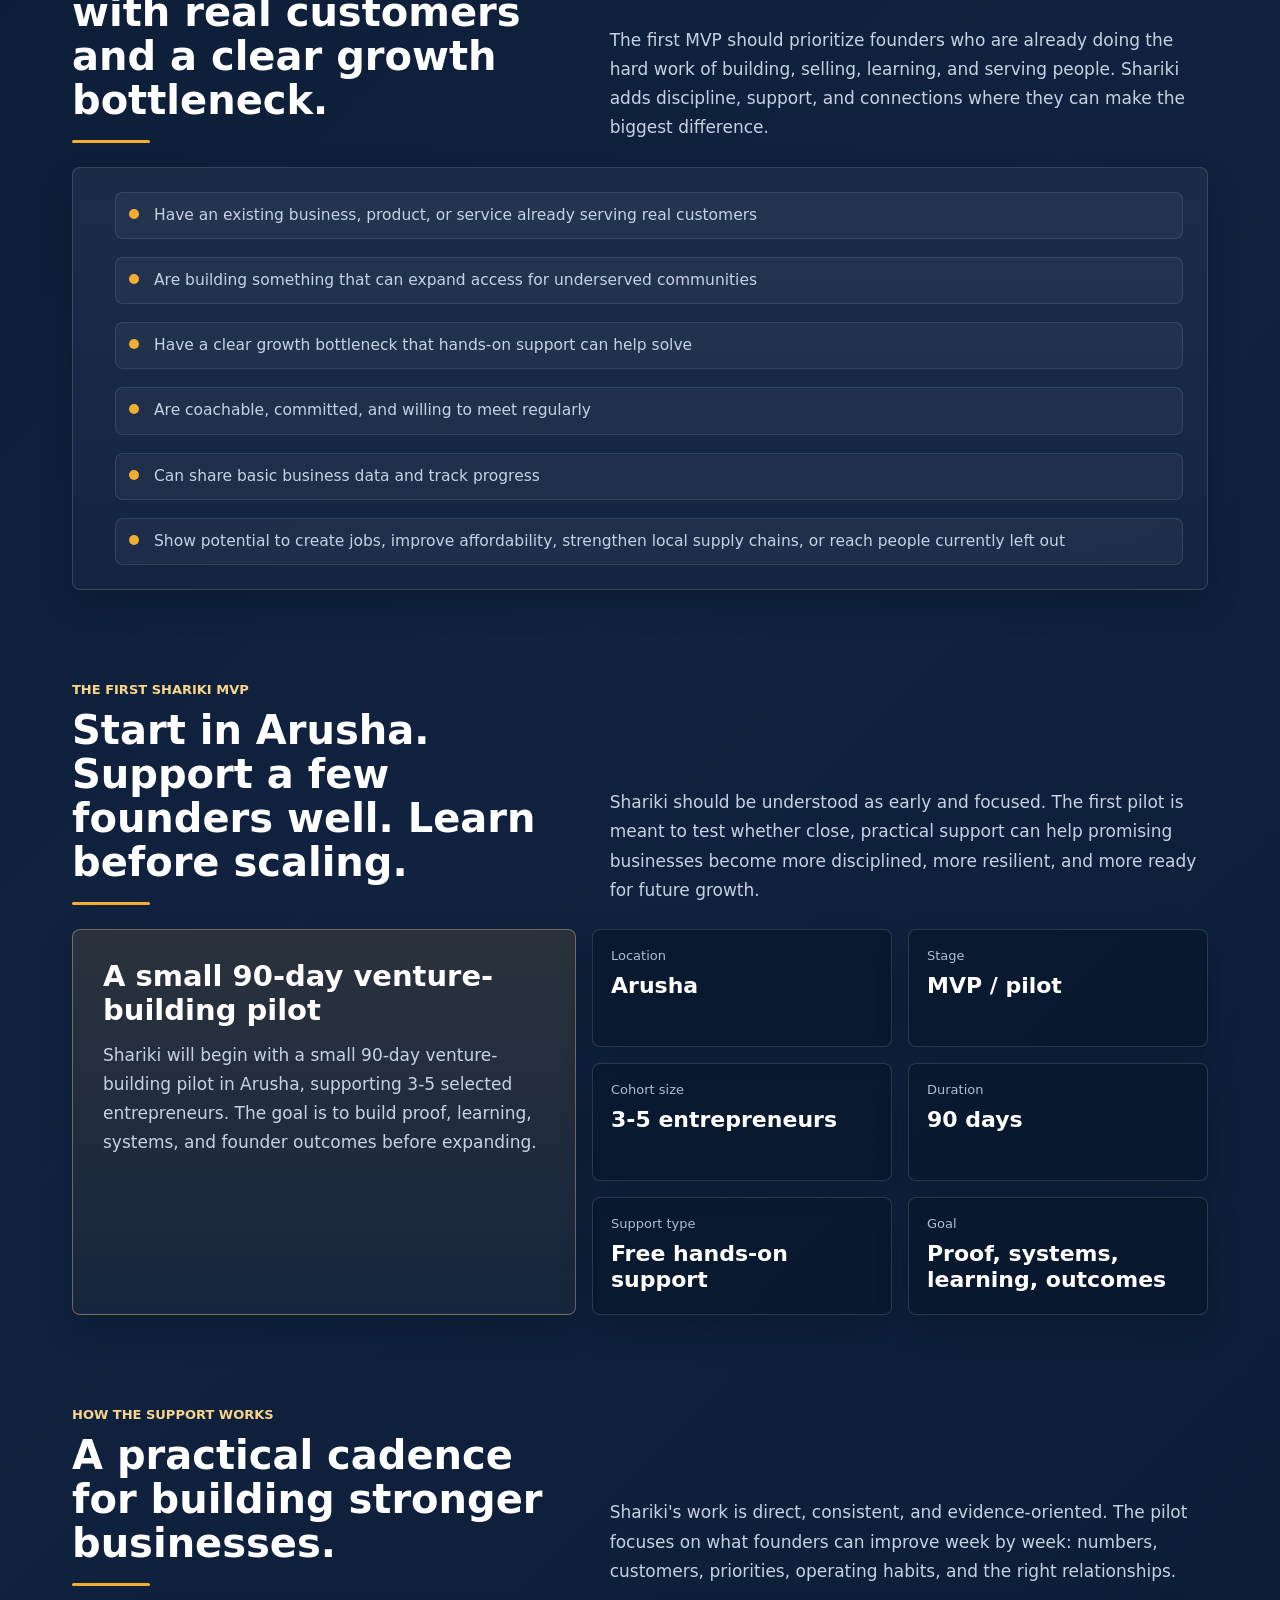
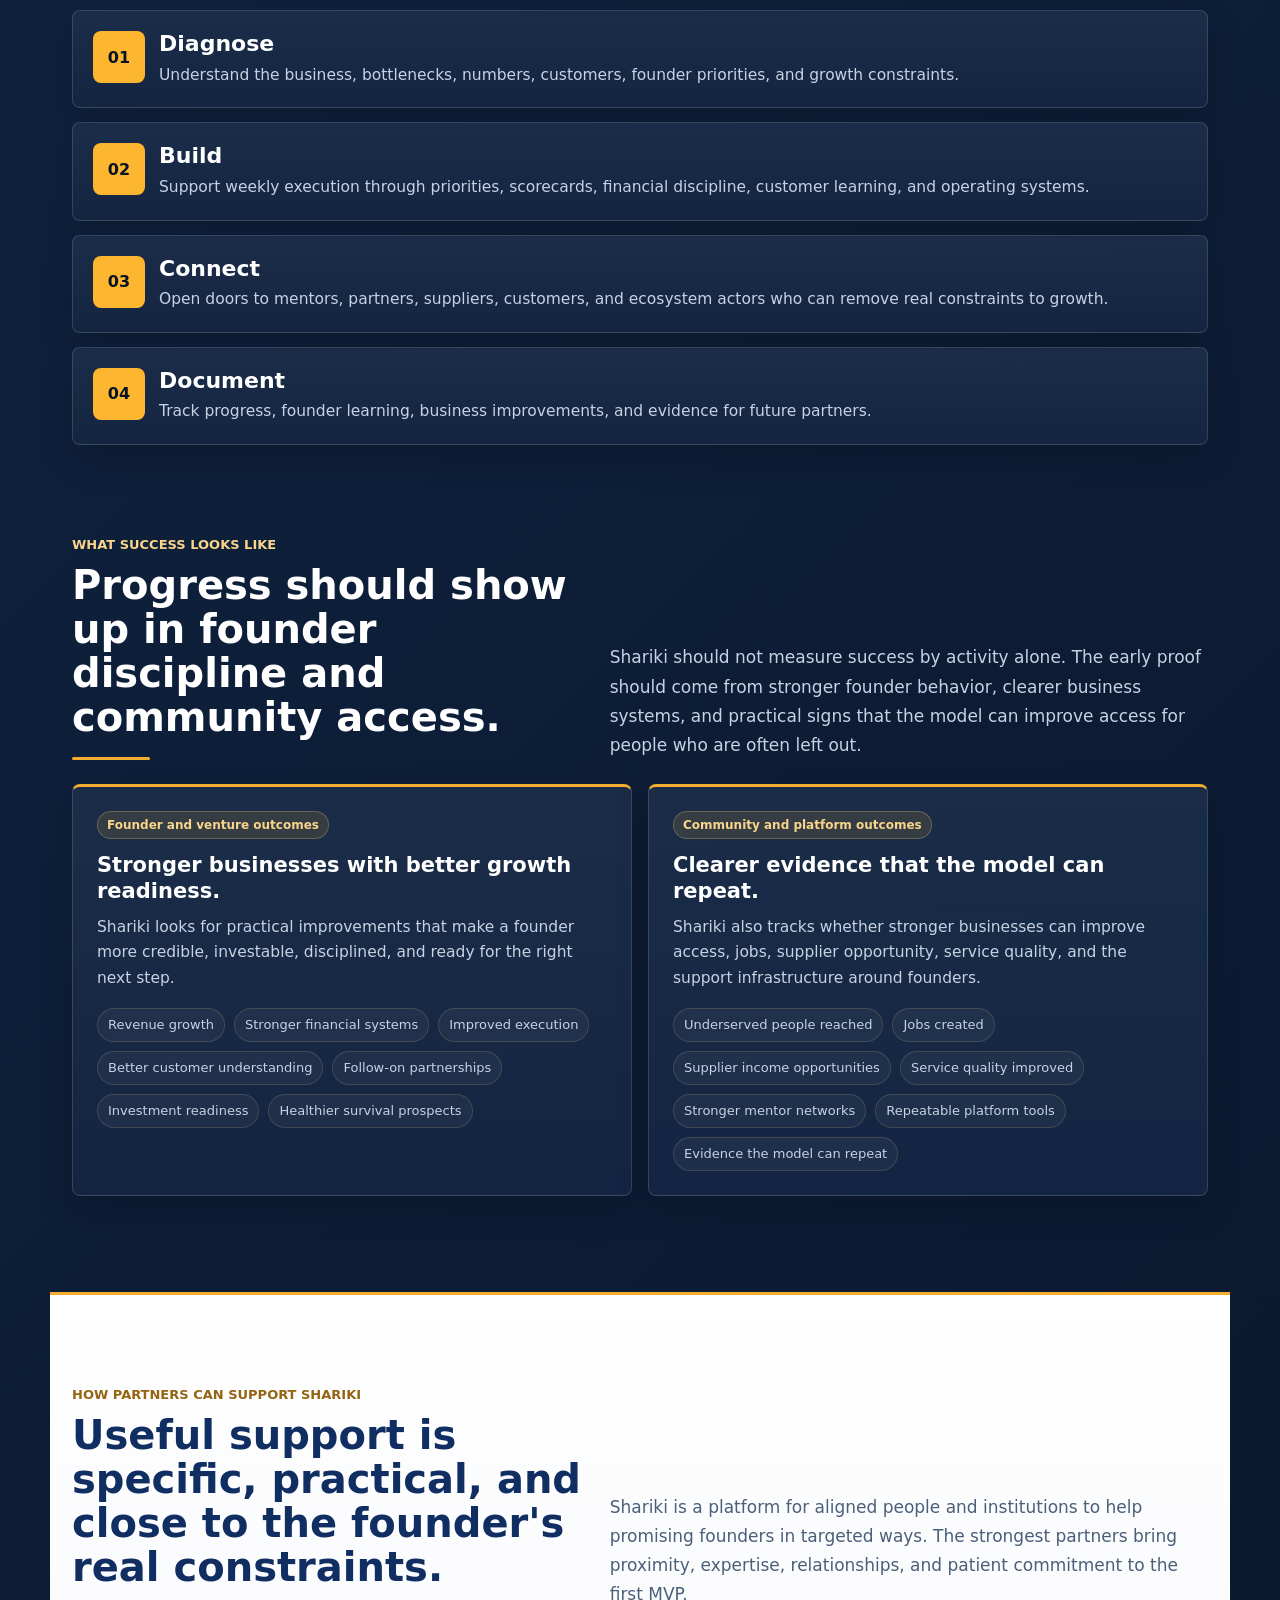
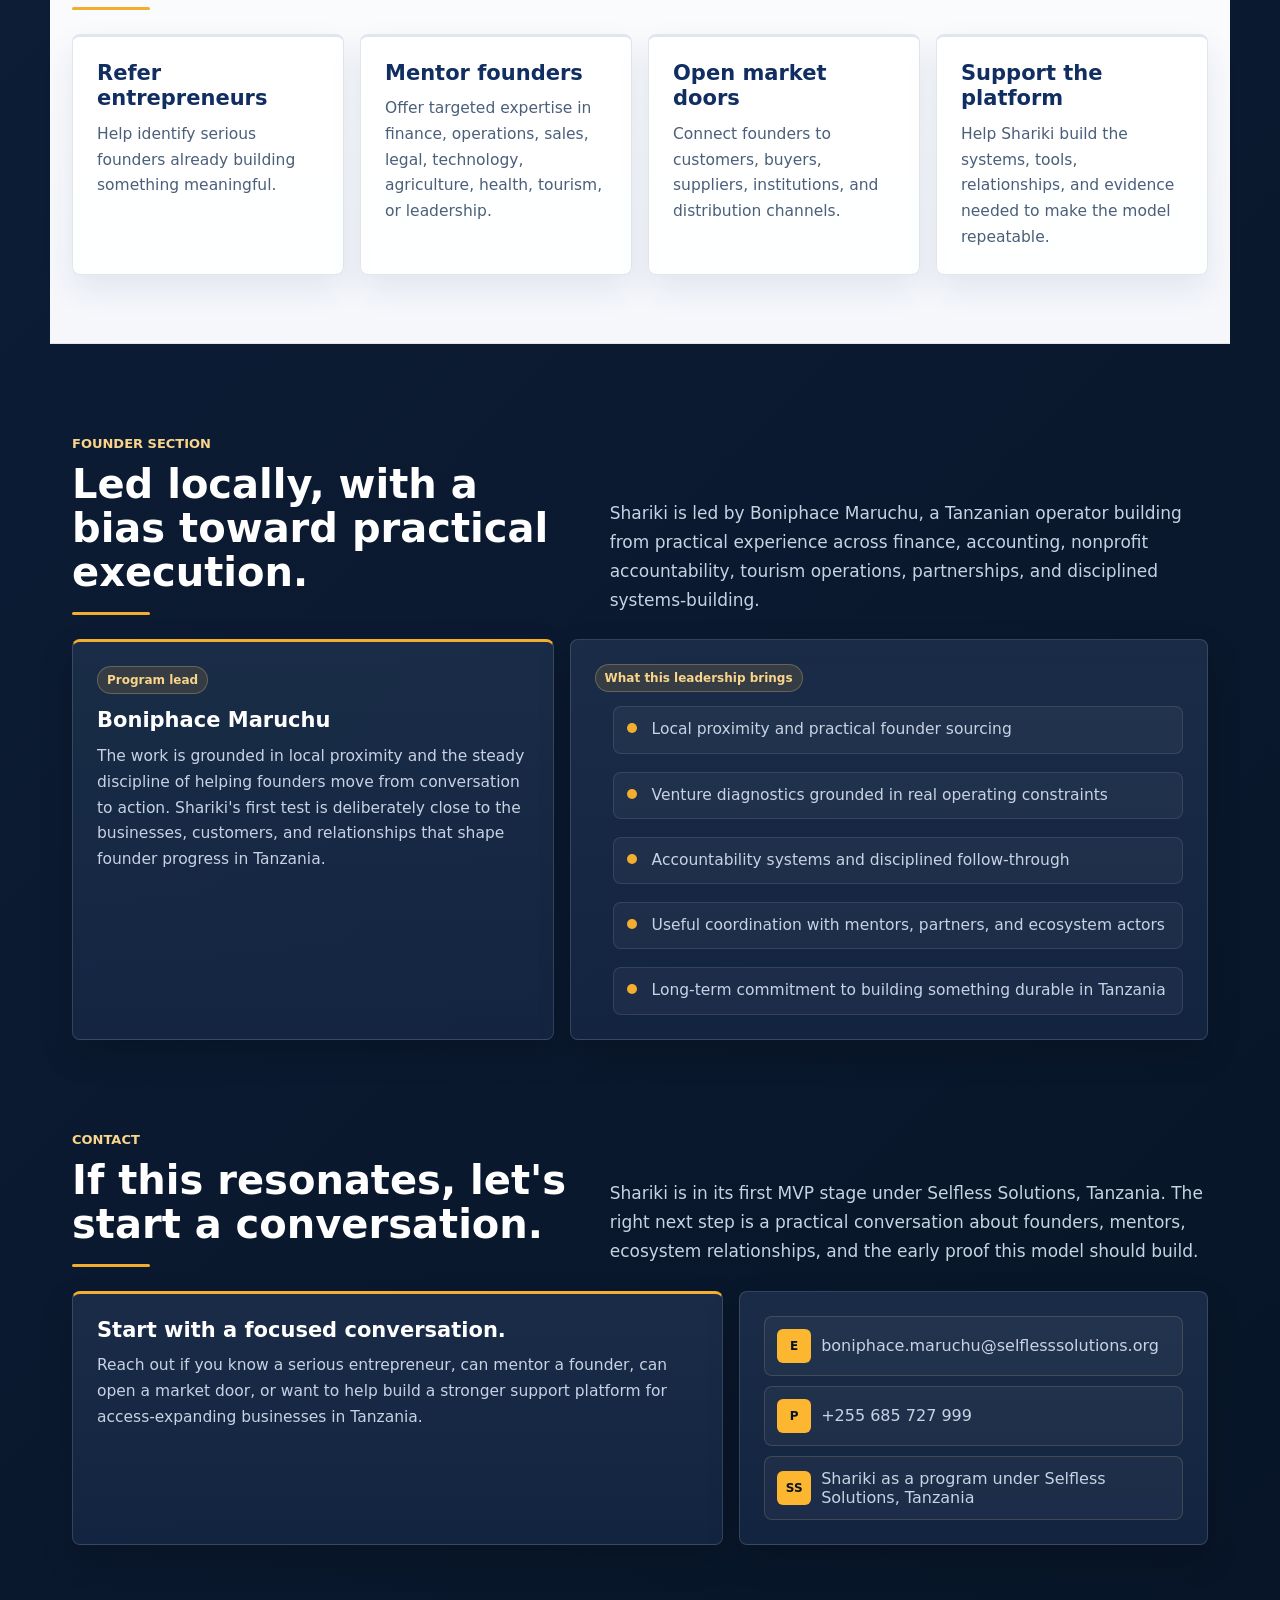
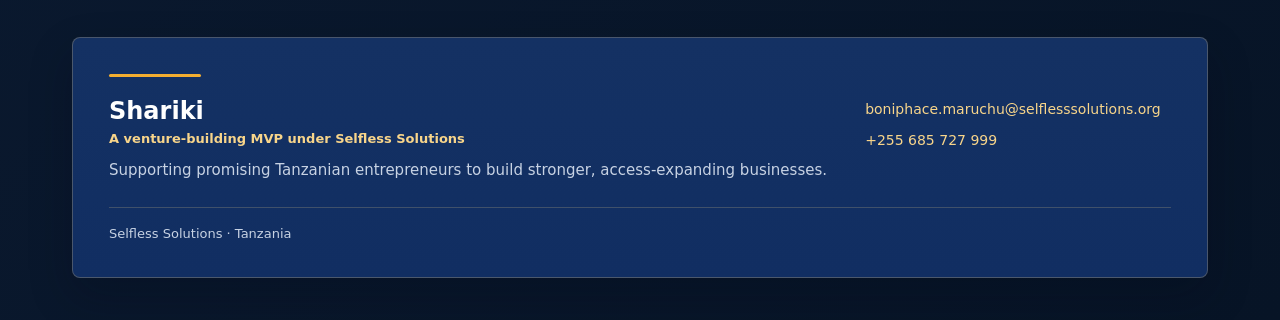
==== commit 148a5483: "Refine Shariki live polish" ====
--- a/index.html
+++ b/index.html
@@ -7,8 +7,12 @@
   <meta name='description' content='Shariki is a hands-on venture-building MVP under Selfless Solutions, supporting promising Tanzanian entrepreneurs to turn early traction into stronger, growth-ready, access-expanding businesses.'>
   <meta name='theme-color' content='#071426'>
   <meta property='og:title' content='Shariki | A Selfless Solutions Venture-Building Initiative'>
-  <meta property='og:description' content='A hands-on venture-building MVP helping promising Tanzanian entrepreneurs become stronger, growth-ready, access-expanding businesses.'>
+  <meta property='og:description' content='Shariki is a hands-on venture-building MVP under Selfless Solutions, supporting promising Tanzanian entrepreneurs to turn early traction into stronger, growth-ready, access-expanding businesses.'>
   <meta property='og:type' content='website'>
+  <meta property='og:url' content='https://boniphacemaruchu.github.io/shariki/'>
+  <meta name='twitter:card' content='summary'>
+  <meta name='twitter:title' content='Shariki | A Selfless Solutions Venture-Building Initiative'>
+  <meta name='twitter:description' content='Shariki is a hands-on venture-building MVP under Selfless Solutions, supporting promising Tanzanian entrepreneurs to turn early traction into stronger, growth-ready, access-expanding businesses.'>
   <link rel='icon' href='data:image/svg+xml,%3Csvg xmlns=%22http://www.w3.org/2000/svg%22 viewBox=%220 0 64 64%22%3E%3Crect width=%2264%22 height=%2264%22 rx=%2218%22 fill=%22%23112E62%22/%3E%3Cpath d=%22M17 40c9-2 14-16 30-17%22 fill=%22none%22 stroke=%22%23FDB62F%22 stroke-width=%226%22 stroke-linecap=%22round%22/%3E%3Ctext x=%2232%22 y=%2242%22 text-anchor=%22middle%22 font-family=%22Arial%22 font-size=%2228%22 font-weight=%22800%22 fill=%22%23FFFFFF%22%3ES%3C/text%3E%3C/svg%3E'>
   <style>
     :root {
@@ -201,8 +205,10 @@
       font-weight: 860;
     }
 
+    .headline-line { display: block; }
+
     .hero-lead {
-      margin: 24px 0 0;
+      margin: 28px 0 0;
       max-width: 780px;
       color: var(--muted);
       font-size: 18.5px;
@@ -210,9 +216,9 @@
     }
 
     .parent-statement {
-      margin: 20px 0 0;
+      margin: 24px 0 0;
       max-width: 720px;
-      padding: 14px 16px;
+      padding: 15px 18px;
       border-left: 4px solid var(--gold);
       background: rgba(255,255,255,0.075);
       color: var(--gold-soft);
@@ -222,7 +228,7 @@
       box-shadow: inset 0 0 0 1px rgba(248,213,138,0.09);
     }
 
-    .hero-actions { display: flex; flex-wrap: wrap; gap: 12px; margin-top: 30px; }
+    .hero-actions { display: flex; flex-wrap: wrap; gap: 12px; margin-top: 32px; }
 
     .btn {
       display: inline-flex;
@@ -242,7 +248,7 @@
     .btn-secondary { background: rgba(255,255,255,0.06); color: var(--text); border-color: rgba(248,213,138,0.24); }
 
     .hero-note {
-      margin-top: 18px;
+      margin-top: 20px;
       max-width: 720px;
       color: var(--muted-2);
       font-size: 14px;
@@ -251,7 +257,6 @@
 
     .dashboard,
     .card,
-    .cred-item,
     .step,
     .fact,
     .discovery-lead,
@@ -338,21 +343,38 @@
     .focus-item p { margin: 0; color: var(--muted); font-size: 13px; line-height: 1.45; }
 
     .cred-strip {
-      display: grid;
-      grid-template-columns: repeat(4, minmax(0, 1fr));
-      gap: 12px;
-      margin: 14px 0 0;
+      display: flex;
+      flex-wrap: wrap;
+      align-items: center;
+      justify-content: center;
+      gap: 0;
+      margin: 18px 0 0;
+      padding: 15px 18px;
+      border-radius: var(--radius);
+      border: 1px solid rgba(248,213,138,0.2);
+      background: rgba(16,34,63,0.78);
+      box-shadow: 0 14px 34px rgba(0,0,0,0.14);
     }
 
     .cred-item {
-      min-height: 104px;
-      padding: 18px;
-      border-top: 3px solid var(--gold);
-      background: rgba(16,34,63,0.84);
-    }
-
-    .cred-item strong { display: block; color: var(--text); font-size: 18px; line-height: 1.2; margin-bottom: 8px; }
-    .cred-item span { display: block; color: var(--muted); font-size: 14px; line-height: 1.52; }
+      position: relative;
+      padding: 7px 17px;
+      color: var(--text);
+      font-size: 14px;
+      line-height: 1.2;
+      font-weight: 780;
+      white-space: nowrap;
+    }
+
+    .cred-item + .cred-item::before {
+      content: '·';
+      position: absolute;
+      left: -3px;
+      color: var(--gold-soft);
+      font-weight: 900;
+    }
+
+    .cred-item span { color: var(--muted); }
 
     section.block { padding-top: 92px; scroll-margin-top: 100px; }
 
@@ -384,8 +406,8 @@
     .card li + li { margin-top: 8px; }
 
     .light-band {
-      margin: 92px -22px 0;
-      padding: 62px 22px;
+      margin: 96px -22px 0;
+      padding: 68px 22px;
       background: linear-gradient(180deg, #ffffff, var(--light));
       color: var(--light-ink);
       border-top: 3px solid var(--gold);
@@ -397,7 +419,7 @@
     .light-band .section-copy, .light-band .card p, .light-band .card li { color: var(--light-muted); }
     .light-band .rule { background: var(--gold); }
     .light-band .card {
-      background: #ffffff;
+      background: rgba(255,255,255,0.88);
       border-color: rgba(20,49,99,0.12);
       box-shadow: var(--soft-shadow);
     }
@@ -527,7 +549,6 @@
       h1 { font-size: 48px; }
       h2 { font-size: 36px; }
       .hero, .section-head, .mvp-panel, .founder-grid, .contact-band, .footer-grid { grid-template-columns: 1fr; }
-      .cred-strip, .grid-4 { grid-template-columns: repeat(2, minmax(0, 1fr)); }
     }
 
     @media (max-width: 780px) {
@@ -538,14 +559,19 @@
       .nav-links a { padding: 10px 9px; }
       .hero { padding-top: 42px; }
       h1 { font-size: 35px; line-height: 1.1; }
+      .headline-line { display: inline; }
+      .headline-line + .headline-line::before { content: ' '; }
       h2 { font-size: 29px; }
       .hero-lead, .section-copy { font-size: 16px; }
-      .metric-grid, .cred-strip, .grid-2, .grid-3, .grid-4, .split-list, .facts-grid { grid-template-columns: 1fr; }
+      .metric-grid, .grid-2, .grid-3, .grid-4, .split-list, .facts-grid { grid-template-columns: 1fr; }
+      .cred-strip { align-items: stretch; flex-direction: column; padding: 14px; }
+      .cred-item { padding: 10px 12px; white-space: normal; text-align: center; }
+      .cred-item + .cred-item::before { content: ''; left: 50%; top: -2px; width: 42px; height: 1px; background: rgba(248,213,138,0.35); transform: translateX(-50%); }
       .dashboard-head { align-items: flex-start; flex-direction: column; gap: 10px; }
       .discovery-lead, .mvp-summary, .site-footer, .quote-panel { padding: 22px; }
       .quote-panel { grid-template-columns: 1fr; }
       .quote-panel::before { width: 76px; height: 3px; min-height: 3px; }
-      .light-band { margin-left: -16px; margin-right: -16px; padding: 48px 16px; }
+      .light-band { margin-left: -16px; margin-right: -16px; padding: 52px 16px; }
       .discovery-lead p, .quote-panel p { font-size: 20px; }
       .mvp-summary h3, .founder-name { font-size: 25px; }
       .step { grid-template-columns: 1fr; }
@@ -582,7 +608,7 @@
       <section class='hero' aria-labelledby='hero-title'>
         <div class='hero-copy fade-up'>
           <div class='badge'>A Selfless Solutions venture-building initiative</div>
-          <h1 id='hero-title'>Helping promising Tanzanian entrepreneurs turn early traction into stronger, growth-ready, access-expanding businesses.</h1>
+          <h1 id='hero-title'><span class='headline-line'>Helping promising Tanzanian entrepreneurs</span><span class='headline-line'>turn early traction into stronger, growth-ready,</span><span class='headline-line'>access-expanding businesses.</span></h1>
           <p class='hero-lead'>Shariki is a hands-on venture-building MVP under Selfless Solutions. We support selected entrepreneurs with execution discipline, financial systems, customer learning, partnerships, and accountability so their businesses can grow beyond survival.</p>
           <p class='parent-statement'>Built under Selfless Solutions to expand education and economic opportunity in Tanzania.</p>
           <div class='hero-actions'>
@@ -612,10 +638,10 @@
       </section>
 
       <section class='cred-strip fade-up' aria-label='Shariki credibility summary'>
-        <div class='cred-item'><strong>Under Selfless Solutions</strong><span>A distinct program connected to a trusted Tanzania-focused nonprofit.</span></div>
-        <div class='cred-item'><strong>Arusha MVP</strong><span>Starting locally, close to founders, customers, and practical relationships.</span></div>
-        <div class='cred-item'><strong>3-5 founders</strong><span>A deliberately small cohort for depth, discipline, and real learning.</span></div>
-        <div class='cred-item'><strong>90-day support sprint</strong><span>Focused hands-on support around execution, finance, market access, and partnerships.</span></div>
+        <div class='cred-item'>Under Selfless Solutions</div>
+        <div class='cred-item'>Arusha MVP</div>
+        <div class='cred-item'>3-5 founders</div>
+        <div class='cred-item'>90-day support sprint</div>
       </section>
 
       <section id='clarity' class='block light-band'>
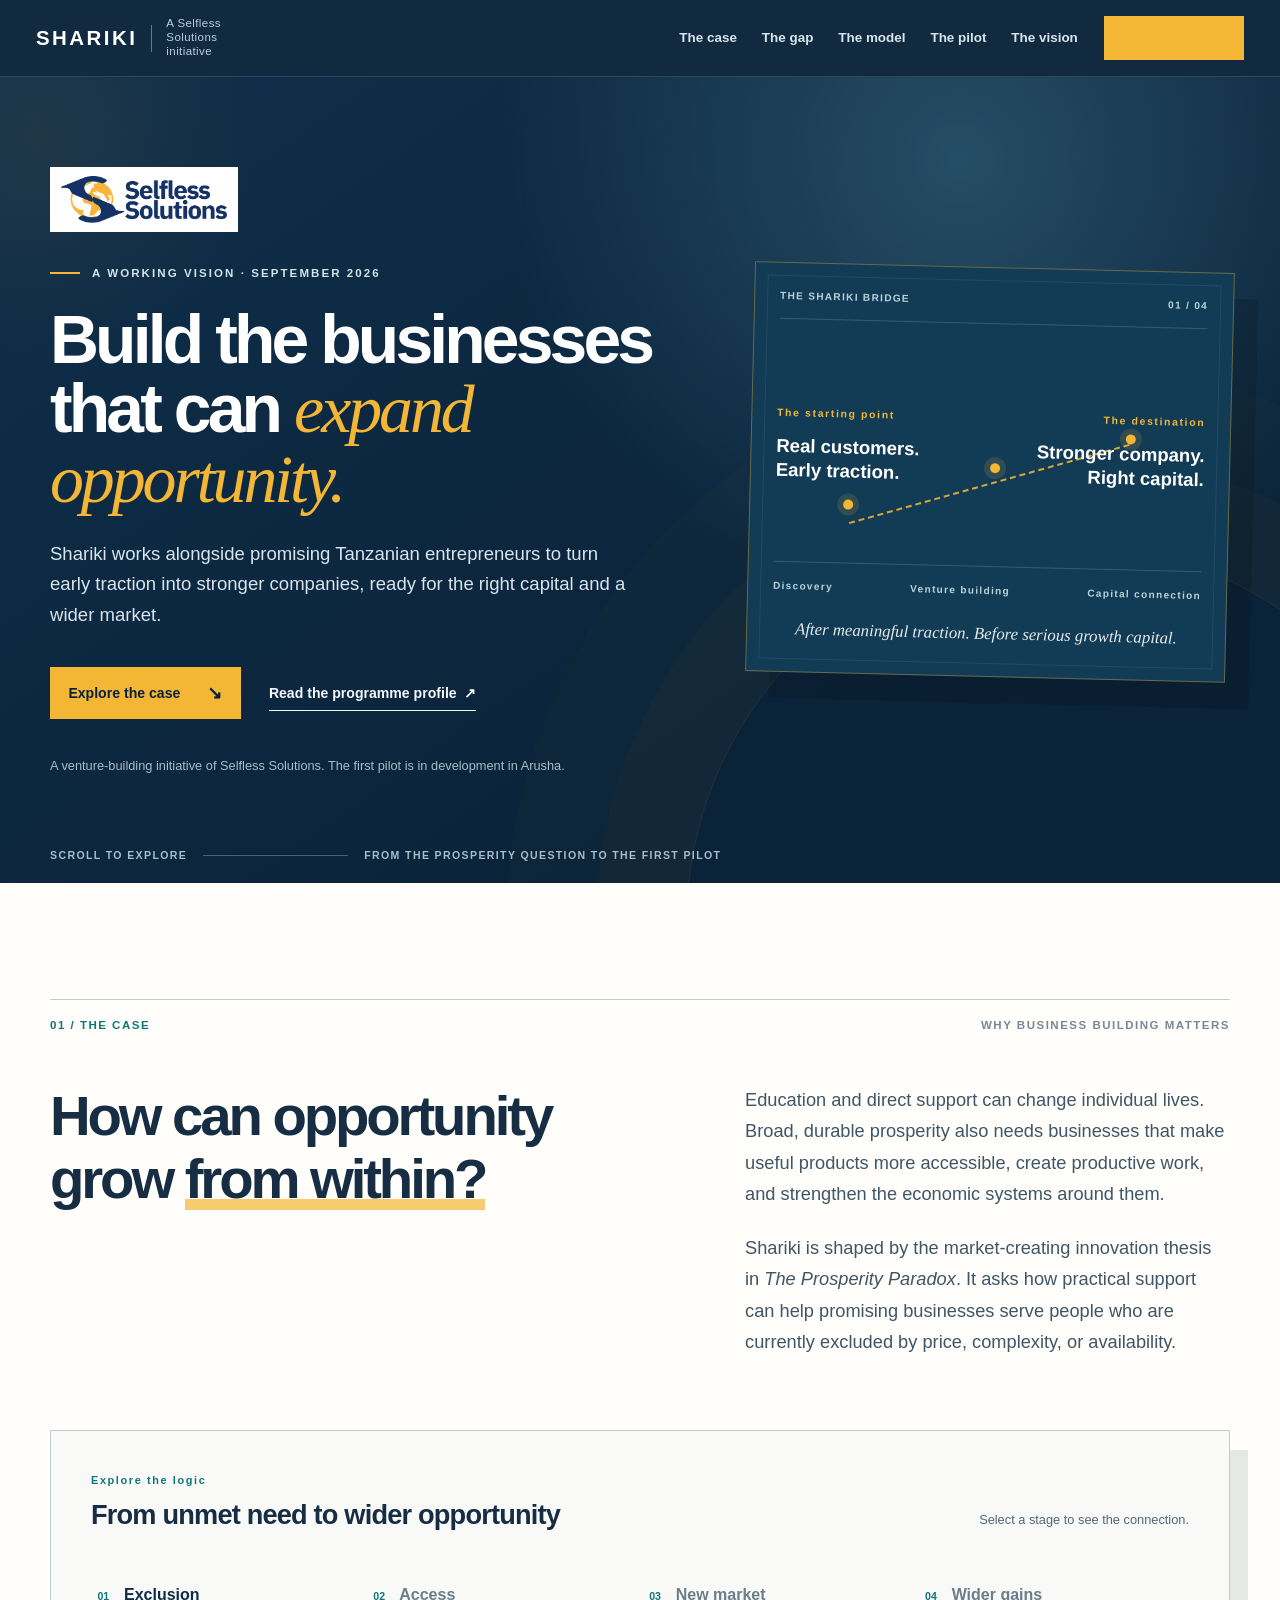
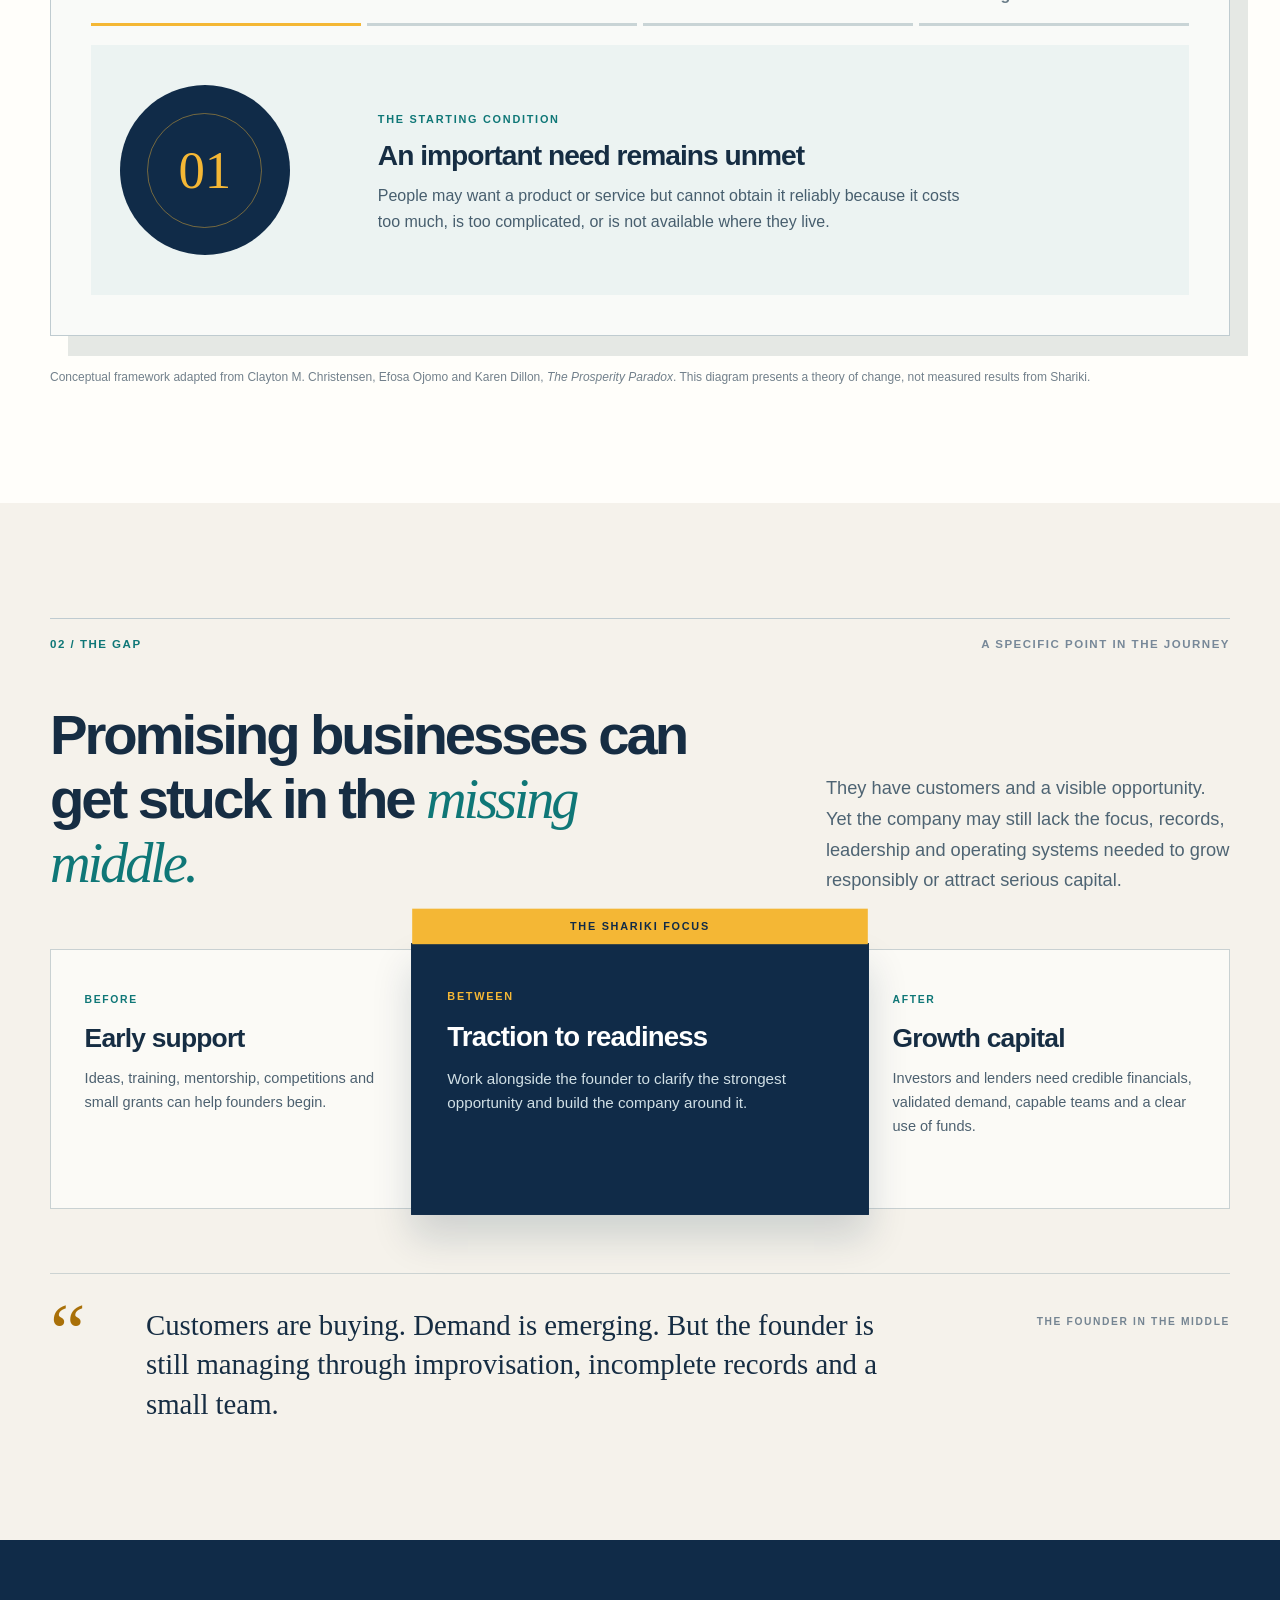
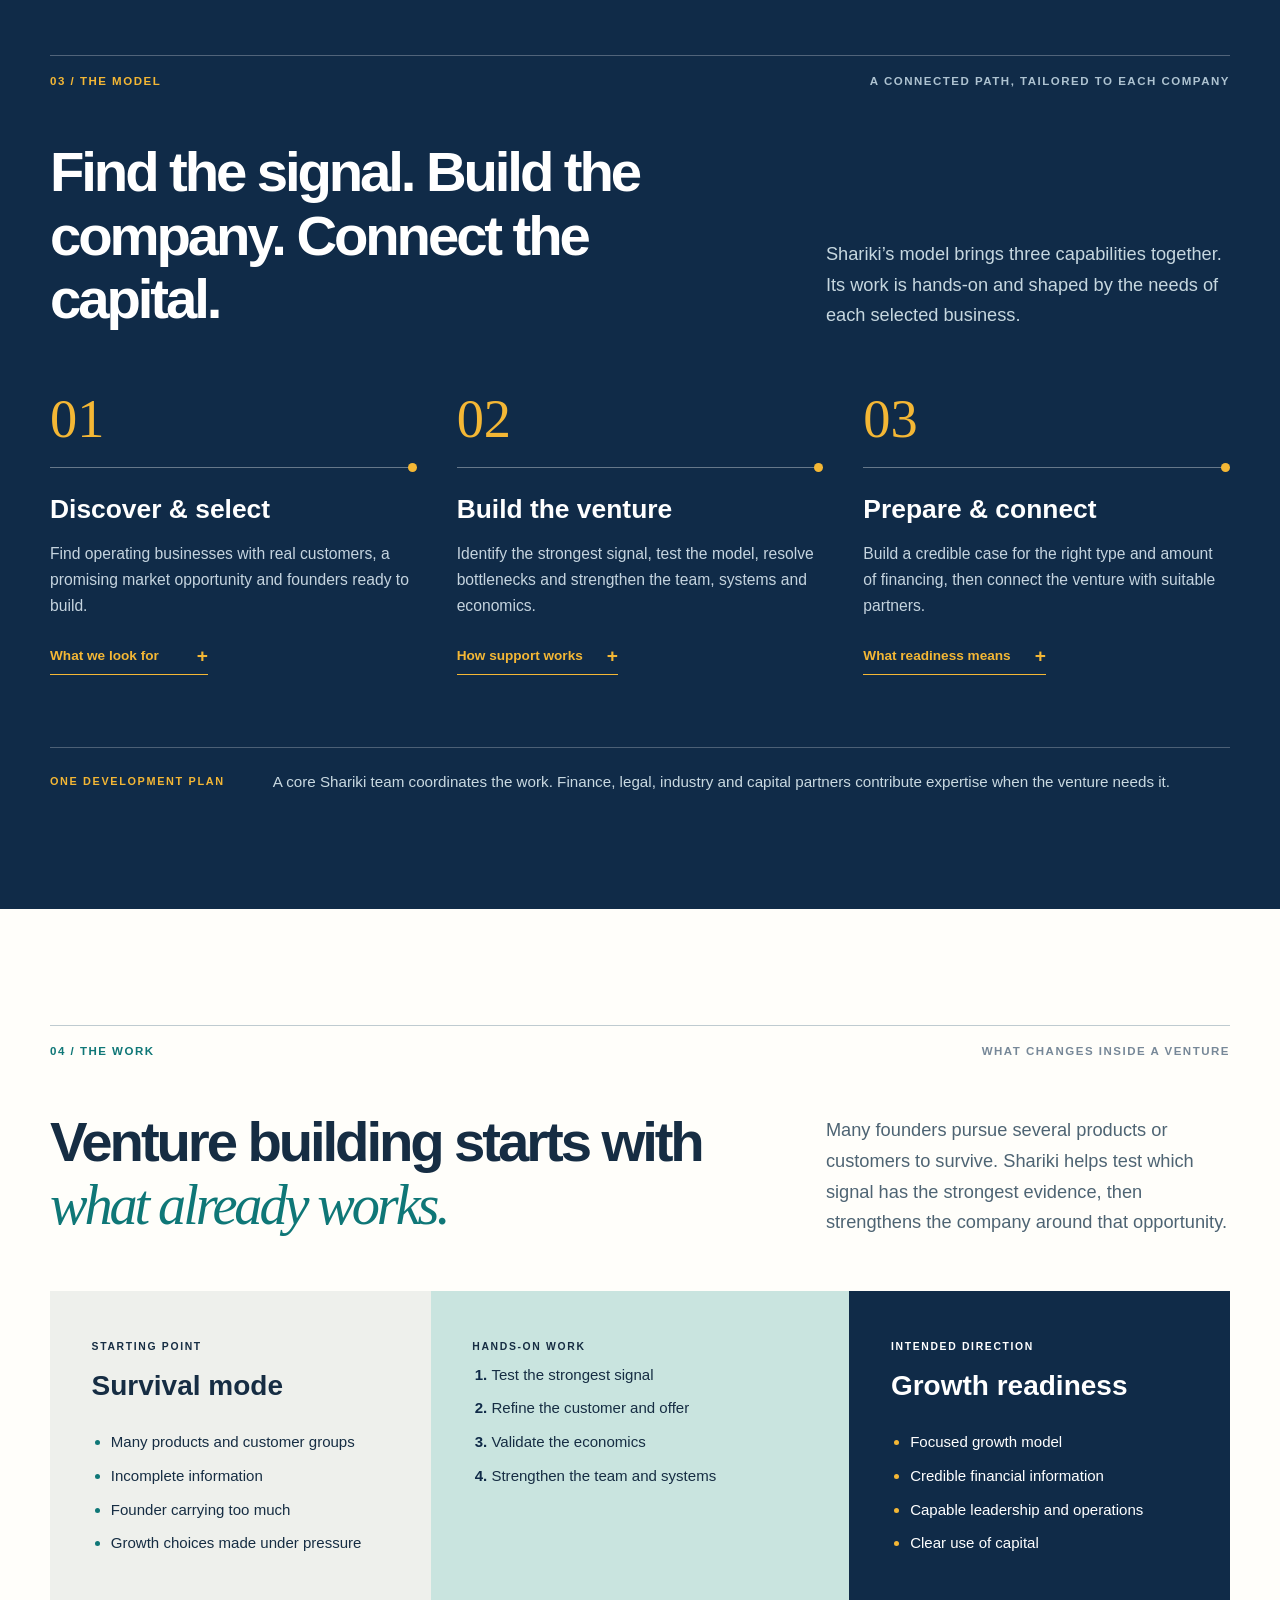
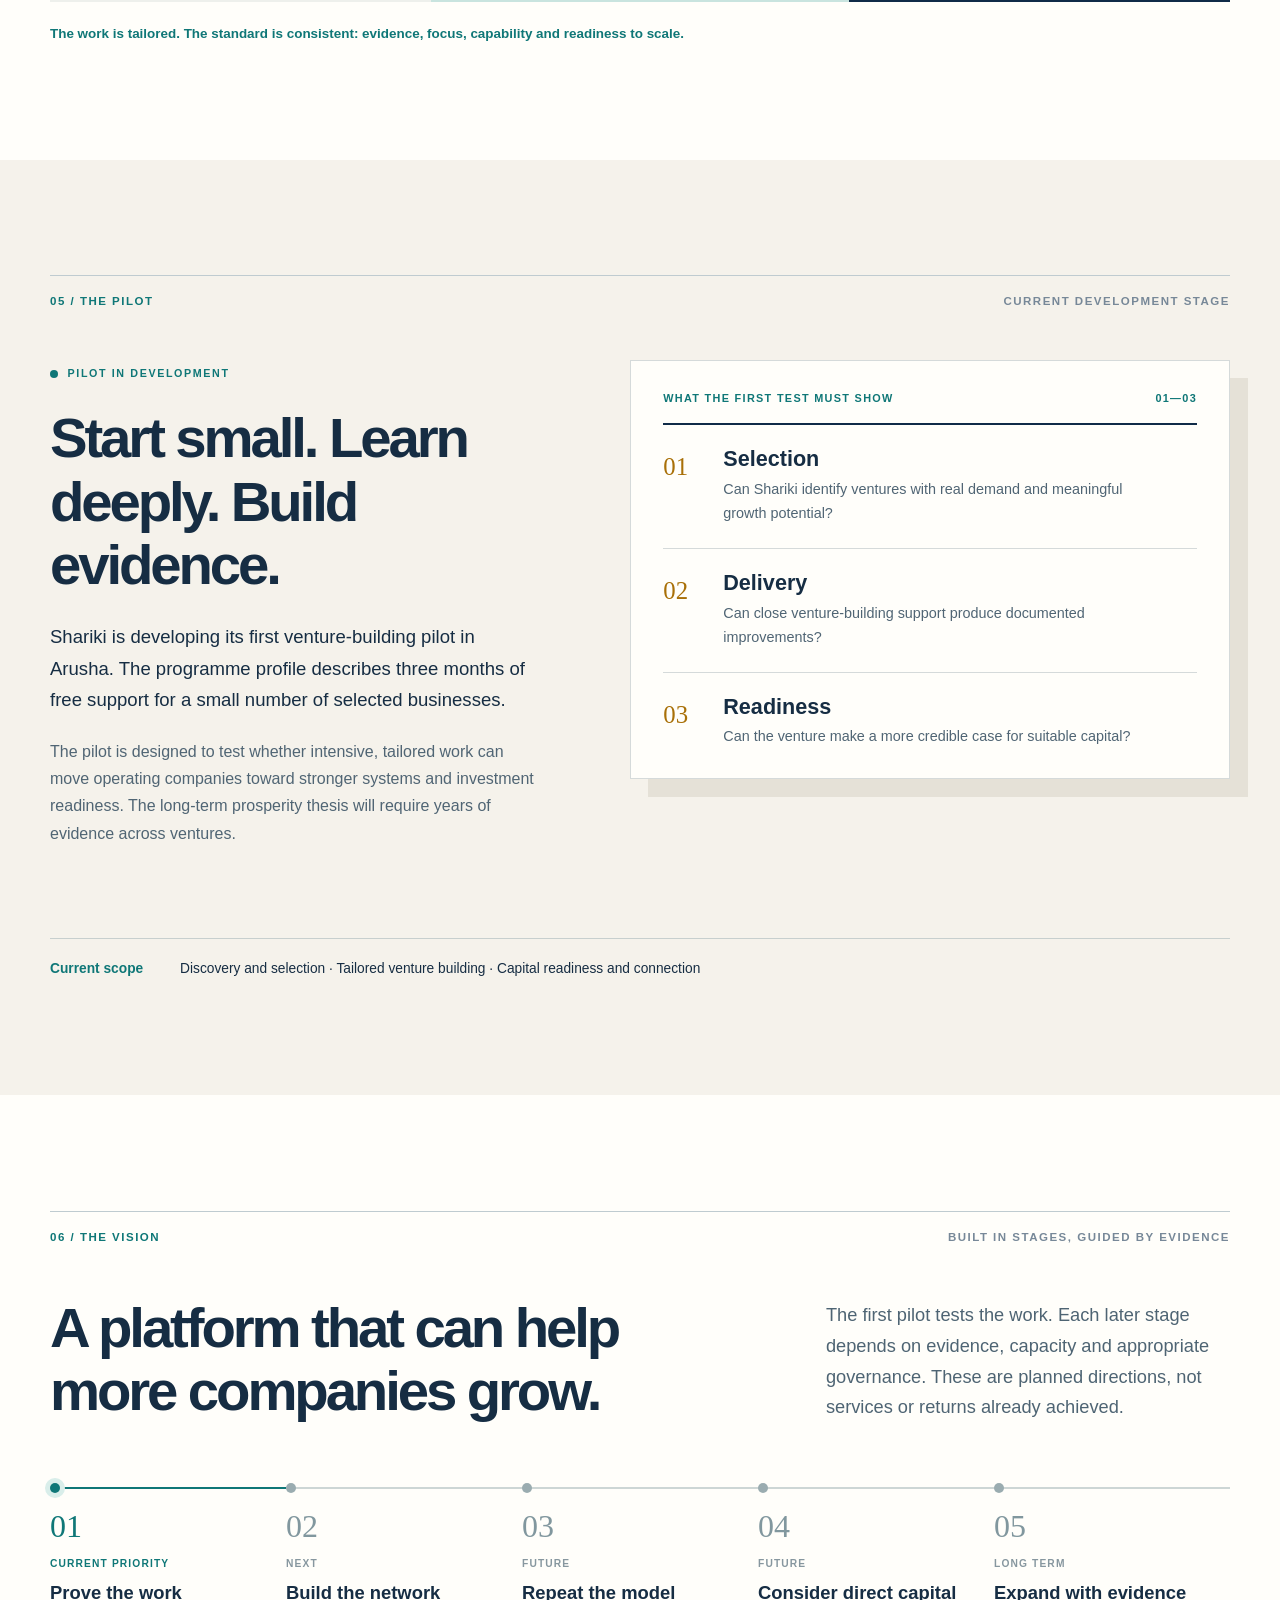
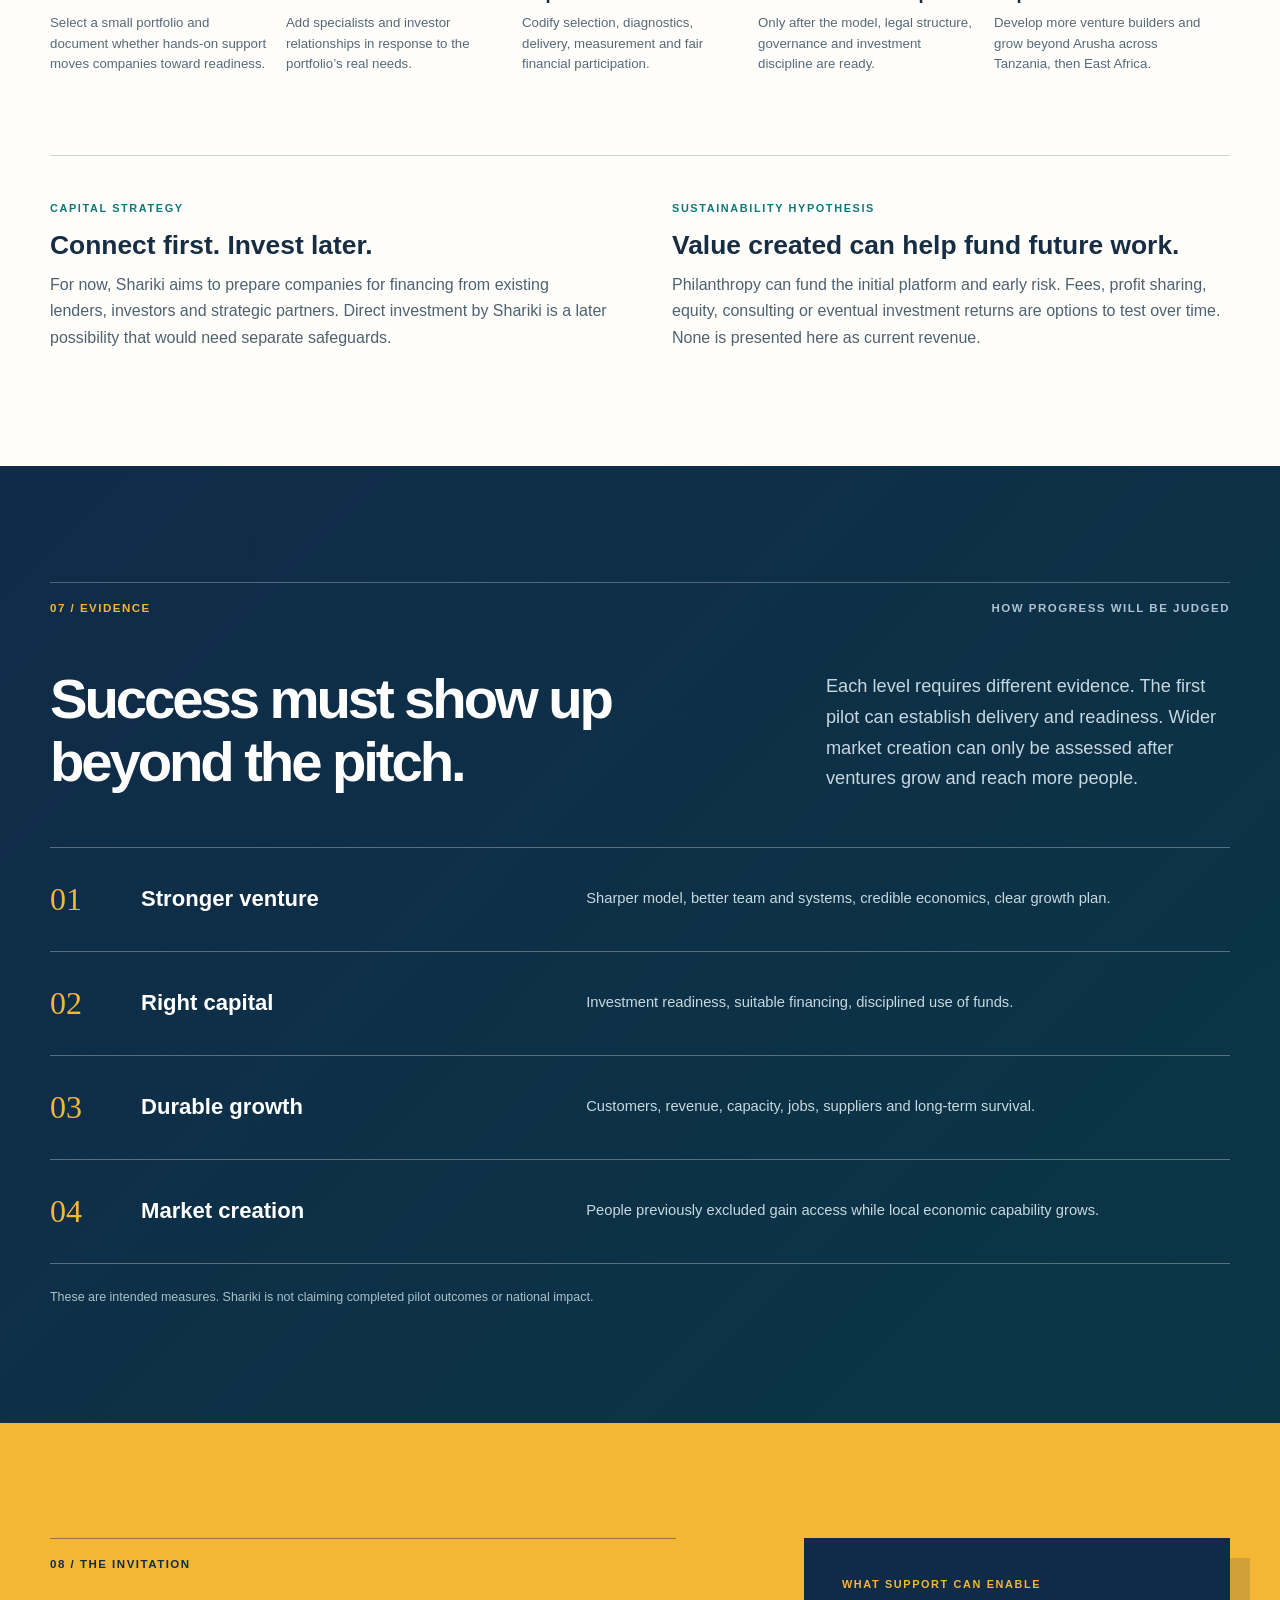
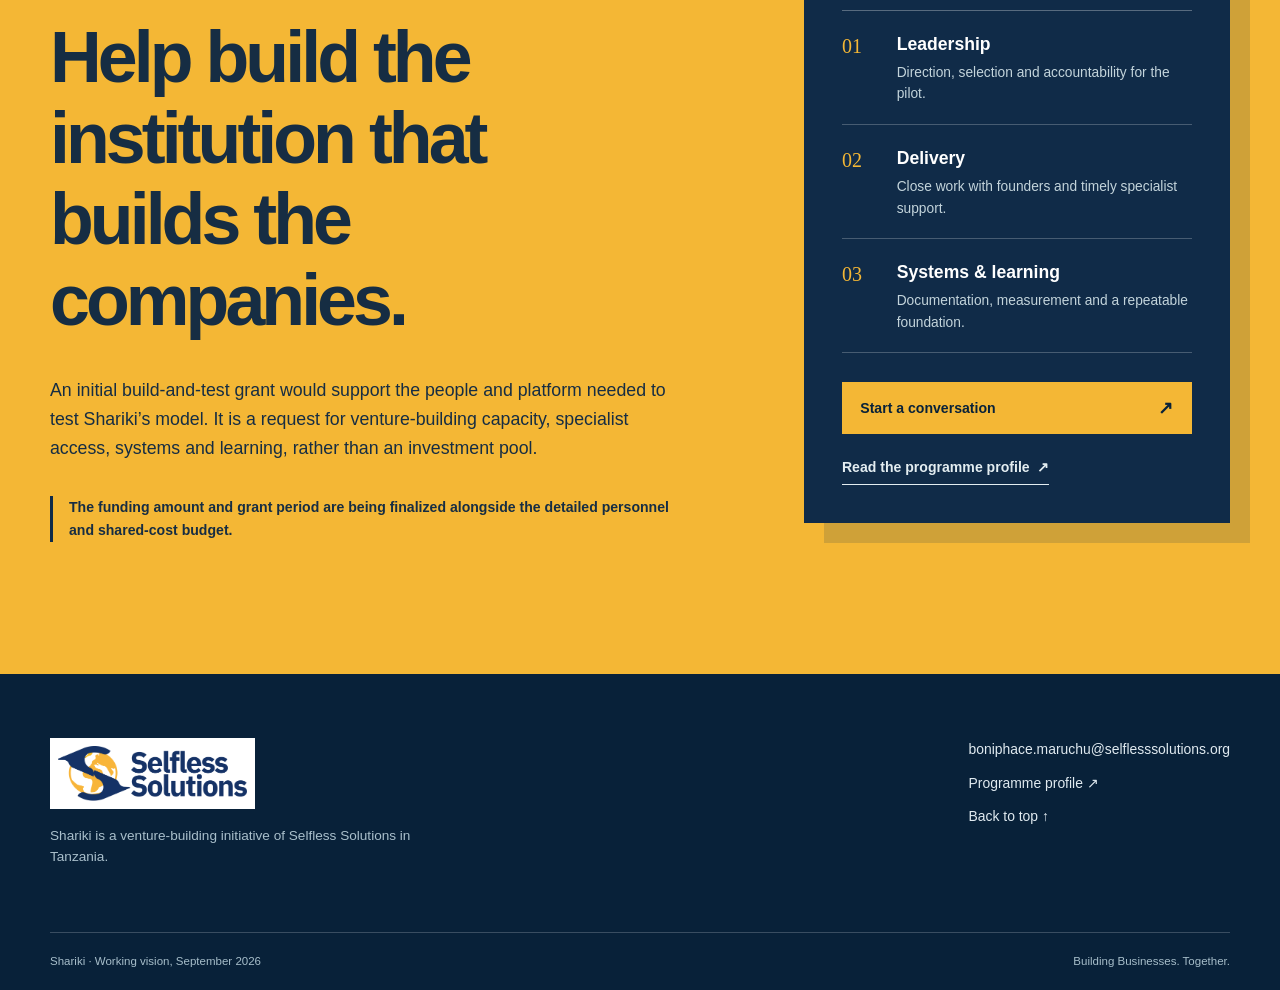
==== commit aadd11a7: "Rebuild Shariki funder pitch as interactive site" ====
--- a/index.html
+++ b/index.html
@@ -1,871 +1,178 @@
-<!DOCTYPE html>
-<html lang='en'>
+<!doctype html>
+<html lang="en">
 <head>
-  <meta charset='UTF-8'>
-  <meta name='viewport' content='width=device-width, initial-scale=1.0'>
-  <title>Shariki | A Selfless Solutions Venture-Building Initiative</title>
-  <meta name='description' content='Shariki is a hands-on venture-building MVP under Selfless Solutions, supporting promising Tanzanian entrepreneurs to turn early traction into stronger, growth-ready, access-expanding businesses.'>
-  <meta name='theme-color' content='#071426'>
-  <meta property='og:title' content='Shariki | A Selfless Solutions Venture-Building Initiative'>
-  <meta property='og:description' content='Shariki is a hands-on venture-building MVP under Selfless Solutions, supporting promising Tanzanian entrepreneurs to turn early traction into stronger, growth-ready, access-expanding businesses.'>
-  <meta property='og:type' content='website'>
-  <meta property='og:url' content='https://boniphacemaruchu.github.io/shariki/'>
-  <meta name='twitter:card' content='summary'>
-  <meta name='twitter:title' content='Shariki | A Selfless Solutions Venture-Building Initiative'>
-  <meta name='twitter:description' content='Shariki is a hands-on venture-building MVP under Selfless Solutions, supporting promising Tanzanian entrepreneurs to turn early traction into stronger, growth-ready, access-expanding businesses.'>
-  <link rel='icon' href='data:image/svg+xml,%3Csvg xmlns=%22http://www.w3.org/2000/svg%22 viewBox=%220 0 64 64%22%3E%3Crect width=%2264%22 height=%2264%22 rx=%2218%22 fill=%22%23112E62%22/%3E%3Cpath d=%22M17 40c9-2 14-16 30-17%22 fill=%22none%22 stroke=%22%23FDB62F%22 stroke-width=%226%22 stroke-linecap=%22round%22/%3E%3Ctext x=%2232%22 y=%2242%22 text-anchor=%22middle%22 font-family=%22Arial%22 font-size=%2228%22 font-weight=%22800%22 fill=%22%23FFFFFF%22%3ES%3C/text%3E%3C/svg%3E'>
-  <style>
-    :root {
-      --bg: #071426;
-      --bg-2: #0b1b34;
-      --navy: #143163;
-      --navy-2: #112e62;
-      --surface: #10223f;
-      --surface-2: #18345f;
-      --gold: #f3ae31;
-      --gold-2: #fdb62f;
-      --gold-soft: #f8d58a;
-      --light: #f5f7fb;
-      --light-2: #ffffff;
-      --light-ink: #112e62;
-      --light-muted: #4b5f7a;
-      --text: #ffffff;
-      --muted: #c7d2e3;
-      --muted-2: #aebed4;
-      --border: rgba(255, 255, 255, 0.14);
-      --gold-border: rgba(248, 213, 138, 0.38);
-      --ink: #071426;
-      --radius: 8px;
-      --shadow: 0 18px 44px rgba(2, 8, 23, 0.24);
-      --soft-shadow: 0 14px 32px rgba(17, 46, 98, 0.09);
-      --max: 1180px;
-    }
-
-    * { box-sizing: border-box; }
-    html { scroll-behavior: smooth; }
-
-    body {
-      margin: 0;
-      color: var(--text);
-      font-family: Inter, ui-sans-serif, system-ui, -apple-system, BlinkMacSystemFont, Segoe UI, sans-serif;
-      background:
-        linear-gradient(180deg, rgba(255,255,255,0.05), transparent 300px),
-        linear-gradient(135deg, #071426 0%, #10223f 46%, #071426 100%);
-      min-height: 100vh;
-      overflow-x: hidden;
-    }
-
-    body::before {
-      content: '';
-      position: fixed;
-      inset: 0;
-      pointer-events: none;
-      background:
-        linear-gradient(120deg, rgba(243,174,49,0.14), transparent 30%),
-        linear-gradient(280deg, rgba(255,255,255,0.055), transparent 42%);
-      opacity: 0.72;
-    }
-
-    a { color: inherit; text-decoration: none; }
-    p, h1, h2, h3, h4 { letter-spacing: 0; }
-    a:focus-visible, .btn:focus-visible { outline: 3px solid var(--gold-soft); outline-offset: 3px; }
-
-    .brand-line {
-      height: 4px;
-      background: linear-gradient(90deg, var(--gold), var(--gold-soft), var(--gold));
-      position: relative;
-      z-index: 30;
-    }
-
-    .container {
-      width: min(100%, var(--max));
-      margin: 0 auto;
-      padding: 0 22px;
-      position: relative;
-    }
-
-    .nav-wrap {
-      position: sticky;
-      top: 0;
-      z-index: 20;
-      background: rgba(7, 20, 38, 0.95);
-      border-bottom: 1px solid rgba(248,213,138,0.18);
-      backdrop-filter: blur(16px);
-    }
-
-    .nav {
-      min-height: 76px;
-      display: flex;
-      align-items: center;
-      justify-content: space-between;
-      gap: 24px;
-    }
-
-    .brand {
-      display: inline-flex;
-      align-items: center;
-      gap: 12px;
-      min-width: 236px;
-    }
-
-    .brand-mark {
-      width: 48px;
-      height: 48px;
-      border-radius: 16px 16px 21px 21px;
-      display: grid;
-      place-items: center;
-      position: relative;
-      overflow: hidden;
-      background: linear-gradient(145deg, #ffffff, #edf3fb);
-      color: var(--navy-2);
-      border: 2px solid var(--gold);
-      box-shadow: 0 10px 24px rgba(0,0,0,0.18);
-      flex: 0 0 auto;
-    }
-
-    .brand-mark::before {
-      content: '';
-      position: absolute;
-      width: 32px;
-      height: 17px;
-      border-bottom: 4px solid var(--gold);
-      border-radius: 50%;
-      transform: translateY(-2px) rotate(-17deg);
-    }
-
-    .brand-mark span { position: relative; z-index: 1; font-size: 21px; font-weight: 900; }
-    .brand-name { font-size: 20px; font-weight: 850; line-height: 1; }
-    .brand-meta { margin-top: 6px; color: var(--muted); font-size: 12px; line-height: 1.25; }
-
-    .nav-links {
-      display: flex;
-      justify-content: flex-end;
-      gap: 3px;
-      overflow-x: auto;
-      scrollbar-width: none;
-    }
-
-    .nav-links::-webkit-scrollbar { display: none; }
-
-    .nav-links a {
-      color: var(--muted);
-      font-size: 14px;
-      line-height: 1;
-      padding: 11px 12px;
-      border-radius: 999px;
-      white-space: nowrap;
-      transition: color 180ms ease, background 180ms ease, box-shadow 180ms ease;
-    }
-
-    .nav-links a:hover,
-    .nav-links a.active {
-      color: var(--text);
-      background: rgba(248,213,138,0.11);
-      box-shadow: inset 0 0 0 1px rgba(248,213,138,0.18);
-    }
-
-    .hero {
-      padding: 64px 0 30px;
-      display: grid;
-      grid-template-columns: minmax(0, 1.03fr) minmax(330px, 0.64fr);
-      gap: 34px;
-      align-items: center;
-    }
-
-    .badge {
-      display: inline-flex;
-      align-items: center;
-      gap: 9px;
-      width: fit-content;
-      min-height: 34px;
-      padding: 8px 12px;
-      border-radius: 999px;
-      border: 1px solid rgba(248,213,138,0.44);
-      background: rgba(243,174,49,0.12);
-      color: var(--gold-soft);
-      font-size: 13px;
-      line-height: 1.25;
-      font-weight: 760;
-    }
-
-    .badge::before {
-      content: '';
-      width: 8px;
-      height: 8px;
-      border-radius: 50%;
-      background: var(--gold);
-      flex: 0 0 auto;
-    }
-
-    h1 {
-      margin: 24px 0 0;
-      max-width: 900px;
-      font-size: 56px;
-      line-height: 1.07;
-      font-weight: 860;
-    }
-
-    .headline-line { display: block; }
-
-    .hero-lead {
-      margin: 28px 0 0;
-      max-width: 780px;
-      color: var(--muted);
-      font-size: 18.5px;
-      line-height: 1.72;
-    }
-
-    .parent-statement {
-      margin: 24px 0 0;
-      max-width: 720px;
-      padding: 15px 18px;
-      border-left: 4px solid var(--gold);
-      background: rgba(255,255,255,0.075);
-      color: var(--gold-soft);
-      font-size: 15px;
-      line-height: 1.5;
-      font-weight: 760;
-      box-shadow: inset 0 0 0 1px rgba(248,213,138,0.09);
-    }
-
-    .hero-actions { display: flex; flex-wrap: wrap; gap: 12px; margin-top: 32px; }
-
-    .btn {
-      display: inline-flex;
-      align-items: center;
-      justify-content: center;
-      min-height: 46px;
-      border-radius: var(--radius);
-      padding: 13px 17px;
-      border: 1px solid transparent;
-      font-weight: 800;
-      font-size: 14px;
-      transition: transform 180ms ease, background 180ms ease, border-color 180ms ease;
-    }
-
-    .btn:hover { transform: translateY(-1px); }
-    .btn-primary { background: var(--gold-2); color: var(--ink); box-shadow: 0 16px 32px rgba(243,174,49,0.2); }
-    .btn-secondary { background: rgba(255,255,255,0.06); color: var(--text); border-color: rgba(248,213,138,0.24); }
-
-    .hero-note {
-      margin-top: 20px;
-      max-width: 720px;
-      color: var(--muted-2);
-      font-size: 14px;
-      line-height: 1.55;
-    }
-
-    .dashboard,
-    .card,
-    .step,
-    .fact,
-    .discovery-lead,
-    .mvp-summary,
-    .quote-panel {
-      border-radius: var(--radius);
-      border: 1px solid var(--border);
-      background: linear-gradient(180deg, rgba(255,255,255,0.05), rgba(255,255,255,0.02)), rgba(16,34,63,0.92);
-      box-shadow: 0 14px 34px rgba(0,0,0,0.16);
-    }
-
-    .dashboard {
-      overflow: hidden;
-      box-shadow: var(--shadow);
-      border-color: rgba(248,213,138,0.24);
-      background: linear-gradient(180deg, rgba(20,49,99,0.98), rgba(16,34,63,0.94));
-    }
-
-    .dashboard-head {
-      display: flex;
-      align-items: center;
-      justify-content: space-between;
-      gap: 18px;
-      padding: 20px 20px 0;
-    }
-
-    .dashboard-title { color: var(--gold-soft); font-size: 13px; font-weight: 800; }
-
-    .status-chip {
-      min-height: 28px;
-      padding: 6px 9px;
-      border-radius: 999px;
-      background: rgba(248,213,138,0.16);
-      color: var(--gold-soft);
-      border: 1px solid rgba(248,213,138,0.32);
-      font-size: 12px;
-      white-space: nowrap;
-    }
-
-    .metric-grid {
-      display: grid;
-      grid-template-columns: repeat(2, minmax(0, 1fr));
-      gap: 10px;
-      padding: 20px;
-    }
-
-    .metric {
-      min-height: 112px;
-      padding: 15px;
-      border: 1px solid rgba(248,213,138,0.18);
-      border-radius: var(--radius);
-      background: rgba(7,20,38,0.55);
-    }
-
-    .metric strong { display: block; color: var(--text); font-size: 29px; line-height: 1; margin-bottom: 10px; }
-    .metric span { display: block; color: var(--muted); font-size: 13px; line-height: 1.45; }
-
-    .focus-list { padding: 0 20px 20px; display: grid; gap: 10px; }
-
-    .focus-item {
-      display: grid;
-      grid-template-columns: 30px 1fr;
-      gap: 10px;
-      align-items: start;
-      padding: 12px;
-      border-radius: var(--radius);
-      border: 1px solid rgba(248,213,138,0.16);
-      background: rgba(255,255,255,0.04);
-    }
-
-    .focus-no {
-      width: 30px;
-      height: 30px;
-      display: grid;
-      place-items: center;
-      border-radius: 6px;
-      background: var(--gold-2);
-      color: var(--ink);
-      font-size: 12px;
-      font-weight: 900;
-    }
-
-    .focus-item h3 { margin: 0 0 4px; font-size: 15px; line-height: 1.25; }
-    .focus-item p { margin: 0; color: var(--muted); font-size: 13px; line-height: 1.45; }
-
-    .cred-strip {
-      display: flex;
-      flex-wrap: wrap;
-      align-items: center;
-      justify-content: center;
-      gap: 0;
-      margin: 18px 0 0;
-      padding: 15px 18px;
-      border-radius: var(--radius);
-      border: 1px solid rgba(248,213,138,0.2);
-      background: rgba(16,34,63,0.78);
-      box-shadow: 0 14px 34px rgba(0,0,0,0.14);
-    }
-
-    .cred-item {
-      position: relative;
-      padding: 7px 17px;
-      color: var(--text);
-      font-size: 14px;
-      line-height: 1.2;
-      font-weight: 780;
-      white-space: nowrap;
-    }
-
-    .cred-item + .cred-item::before {
-      content: '·';
-      position: absolute;
-      left: -3px;
-      color: var(--gold-soft);
-      font-weight: 900;
-    }
-
-    .cred-item span { color: var(--muted); }
-
-    section.block { padding-top: 92px; scroll-margin-top: 100px; }
-
-    .section-head {
-      display: grid;
-      grid-template-columns: minmax(0, 0.92fr) minmax(0, 1.08fr);
-      gap: 28px;
-      align-items: end;
-      margin-bottom: 24px;
-    }
-
-    .section-label { color: var(--gold-soft); font-size: 13px; font-weight: 820; margin-bottom: 11px; text-transform: uppercase; }
-    h2 { margin: 0; font-size: 40px; line-height: 1.1; font-weight: 830; }
-    .section-copy { margin: 0; color: var(--muted); font-size: 17px; line-height: 1.72; max-width: 740px; }
-    .rule { width: 78px; height: 3px; border-radius: 999px; background: var(--gold); margin-top: 18px; }
-
-    .grid-2, .grid-3, .grid-4, .split-list { display: grid; gap: 16px; }
-    .grid-2, .split-list { grid-template-columns: repeat(2, minmax(0, 1fr)); }
-    .grid-3 { grid-template-columns: repeat(3, minmax(0, 1fr)); }
-    .grid-4 { grid-template-columns: repeat(4, minmax(0, 1fr)); }
-
-    .card { min-height: 100%; padding: 24px; }
-    .card.gold-edge { border-top: 3px solid var(--gold); }
-    .card.dark { background: rgba(7,20,38,0.64); }
-    .card h3 { margin: 0 0 10px; font-size: 21px; line-height: 1.22; font-weight: 800; }
-    .card p, .card li { color: var(--muted); font-size: 15.5px; line-height: 1.66; }
-    .card p { margin: 0; }
-    .card ul { margin: 0; padding-left: 18px; }
-    .card li + li { margin-top: 8px; }
-
-    .light-band {
-      margin: 96px -22px 0;
-      padding: 68px 22px;
-      background: linear-gradient(180deg, #ffffff, var(--light));
-      color: var(--light-ink);
-      border-top: 3px solid var(--gold);
-      border-bottom: 1px solid rgba(20,49,99,0.12);
-    }
-
-    .light-band .section-label { color: #946412; }
-    .light-band h2, .light-band .card h3 { color: var(--light-ink); }
-    .light-band .section-copy, .light-band .card p, .light-band .card li { color: var(--light-muted); }
-    .light-band .rule { background: var(--gold); }
-    .light-band .card {
-      background: rgba(255,255,255,0.88);
-      border-color: rgba(20,49,99,0.12);
-      box-shadow: var(--soft-shadow);
-    }
-    .light-band .card.dark { background: #eef3fa; }
-    .light-band .check-list li { background: #ffffff; border-color: rgba(20,49,99,0.12); color: var(--light-muted); }
-    .light-band .not-list li { background: #f1f5fb; }
-    .light-band .mini-label { background: rgba(243,174,49,0.16); color: #80550f; border-color: rgba(243,174,49,0.28); }
-
-    .mini-label {
-      display: inline-flex;
-      align-items: center;
-      min-height: 28px;
-      margin-bottom: 14px;
-      padding: 6px 9px;
-      border-radius: 999px;
-      background: rgba(243,174,49,0.13);
-      color: var(--gold-soft);
-      border: 1px solid rgba(248,213,138,0.26);
-      font-size: 12px;
-      font-weight: 800;
-    }
-
-    .check-list { display: grid; gap: 10px; margin: 0; padding: 0; list-style: none; }
-    .check-list li {
-      position: relative;
-      min-height: 40px;
-      padding: 11px 12px 11px 38px;
-      border-radius: var(--radius);
-      background: rgba(255,255,255,0.04);
-      border: 1px solid rgba(255,255,255,0.1);
-      color: var(--muted);
-      line-height: 1.5;
-    }
-
-    .check-list li::before {
-      content: '';
-      position: absolute;
-      left: 13px;
-      top: 16px;
-      width: 10px;
-      height: 10px;
-      border-radius: 50%;
-      background: var(--gold);
-    }
-
-    .not-list li::before { background: transparent; border: 2px solid rgba(20,49,99,0.34); }
-
-    .discovery-lead {
-      margin-bottom: 16px;
-      padding: 26px;
-      border-color: var(--gold-border);
-      background: linear-gradient(90deg, rgba(243,174,49,0.13), rgba(243,174,49,0.04)), rgba(16,34,63,0.94);
-    }
-
-    .discovery-lead p { margin: 0; max-width: 980px; color: var(--text); font-size: 24px; line-height: 1.38; font-weight: 780; }
-
-    .quote-panel {
-      margin-bottom: 16px;
-      padding: 24px 26px;
-      display: grid;
-      grid-template-columns: 4px 1fr;
-      gap: 18px;
-      align-items: start;
-      border-color: rgba(248,213,138,0.26);
-      background: rgba(255,255,255,0.055);
-    }
-
-    .quote-panel::before { content: ''; width: 4px; height: 100%; min-height: 62px; background: var(--gold); border-radius: 999px; }
-    .quote-panel p { margin: 0; color: var(--text); font-size: 22px; line-height: 1.48; font-weight: 760; }
-    .quote-panel span { display: block; margin-top: 8px; color: var(--muted); font-size: 14px; line-height: 1.55; }
-
-    .mvp-panel { display: grid; grid-template-columns: minmax(0, 0.9fr) minmax(0, 1.1fr); gap: 16px; align-items: stretch; }
-    .mvp-summary { padding: 30px; border-color: var(--gold-border); background: linear-gradient(180deg, rgba(243,174,49,0.12), rgba(243,174,49,0.035)), rgba(16,34,63,0.94); }
-    .mvp-summary h3 { margin: 0 0 14px; font-size: 29px; line-height: 1.16; }
-    .mvp-summary p { margin: 0; color: var(--muted); font-size: 17px; line-height: 1.7; }
-
-    .facts-grid { display: grid; grid-template-columns: repeat(2, minmax(0, 1fr)); gap: 16px; }
-    .fact { min-height: 118px; padding: 18px; background: rgba(7,20,38,0.56); }
-    .fact span { display: block; color: var(--muted-2); font-size: 13px; margin-bottom: 10px; }
-    .fact strong { display: block; color: var(--text); font-size: 22px; line-height: 1.2; }
-
-    .steps { display: grid; gap: 14px; }
-    .step { display: grid; grid-template-columns: 52px 1fr; gap: 14px; padding: 20px; }
-    .step-no { width: 52px; height: 52px; display: grid; place-items: center; border-radius: var(--radius); background: var(--gold-2); color: var(--ink); font-weight: 900; }
-    .step h3 { margin: 0 0 6px; font-size: 22px; line-height: 1.16; }
-    .step p { margin: 0; color: var(--muted); font-size: 15.5px; line-height: 1.6; }
-
-    .pill-row { display: flex; flex-wrap: wrap; gap: 9px; margin-top: 16px; }
-    .pill { display: inline-flex; align-items: center; min-height: 34px; padding: 8px 10px; border: 1px solid rgba(248,213,138,0.16); border-radius: 999px; background: rgba(255,255,255,0.045); color: var(--muted); font-size: 13px; line-height: 1.2; }
-
-    .founder-grid { display: grid; grid-template-columns: minmax(0, 0.86fr) minmax(0, 1.14fr); gap: 16px; }
-    .founder-name { font-size: 31px; line-height: 1.12; margin: 0 0 12px; font-weight: 840; }
-
-    .contact-band { display: grid; grid-template-columns: minmax(0, 1fr) minmax(320px, 0.72fr); gap: 16px; align-items: stretch; }
-    .contact-lines { display: grid; gap: 10px; }
-    .contact-line { display: flex; align-items: center; gap: 10px; min-height: 48px; padding: 12px; border: 1px solid rgba(248,213,138,0.16); border-radius: var(--radius); background: rgba(255,255,255,0.04); color: var(--muted); overflow-wrap: anywhere; }
-    .contact-key { width: 34px; height: 34px; display: grid; place-items: center; border-radius: 6px; background: var(--gold-2); color: var(--ink); font-weight: 900; font-size: 12px; flex: 0 0 auto; }
-
-    .site-footer {
-      margin: 92px 0 42px;
-      padding: 36px;
-      border-radius: var(--radius);
-      background: linear-gradient(180deg, var(--navy), var(--navy-2));
-      border: 1px solid rgba(248,213,138,0.24);
-      color: var(--text);
-      box-shadow: var(--shadow);
-    }
-
-    .footer-rule { width: 92px; height: 3px; background: var(--gold); border-radius: 999px; margin-bottom: 22px; }
-    .footer-grid { display: grid; grid-template-columns: minmax(0, 1fr) minmax(280px, 0.42fr); gap: 28px; align-items: start; }
-    .footer-brand { font-size: 24px; line-height: 1; font-weight: 850; margin-bottom: 8px; }
-    .footer-kicker { color: var(--gold-soft); font-size: 13px; font-weight: 760; margin-bottom: 12px; }
-    .site-footer p { margin: 0; color: var(--muted); font-size: 15px; line-height: 1.7; max-width: 760px; }
-    .footer-contact { display: grid; gap: 10px; color: var(--gold-soft); font-size: 14px; line-height: 1.5; }
-    .footer-meta { margin-top: 24px; padding-top: 18px; border-top: 1px solid rgba(248,213,138,0.2); color: var(--muted); font-size: 13px; }
-
-    .fade-up { opacity: 0; transform: translateY(14px); transition: opacity 600ms ease, transform 600ms ease; }
-    .fade-up.is-visible { opacity: 1; transform: translateY(0); }
-
-    @media (prefers-reduced-motion: reduce) {
-      html { scroll-behavior: auto; }
-      .fade-up, .btn, .nav-links a { transition: none; }
-      .btn:hover { transform: none; }
-    }
-
-    @media (max-width: 1080px) {
-      h1 { font-size: 48px; }
-      h2 { font-size: 36px; }
-      .hero, .section-head, .mvp-panel, .founder-grid, .contact-band, .footer-grid { grid-template-columns: 1fr; }
-    }
-
-    @media (max-width: 780px) {
-      .container { padding: 0 16px; }
-      .nav { min-height: auto; padding: 12px 0; align-items: flex-start; flex-direction: column; gap: 10px; }
-      .brand { min-width: 0; }
-      .nav-links { width: 100%; justify-content: flex-start; padding-bottom: 2px; }
-      .nav-links a { padding: 10px 9px; }
-      .hero { padding-top: 42px; }
-      h1 { font-size: 35px; line-height: 1.1; }
-      .headline-line { display: inline; }
-      .headline-line + .headline-line::before { content: ' '; }
-      h2 { font-size: 29px; }
-      .hero-lead, .section-copy { font-size: 16px; }
-      .metric-grid, .grid-2, .grid-3, .grid-4, .split-list, .facts-grid { grid-template-columns: 1fr; }
-      .cred-strip { align-items: stretch; flex-direction: column; padding: 14px; }
-      .cred-item { padding: 10px 12px; white-space: normal; text-align: center; }
-      .cred-item + .cred-item::before { content: ''; left: 50%; top: -2px; width: 42px; height: 1px; background: rgba(248,213,138,0.35); transform: translateX(-50%); }
-      .dashboard-head { align-items: flex-start; flex-direction: column; gap: 10px; }
-      .discovery-lead, .mvp-summary, .site-footer, .quote-panel { padding: 22px; }
-      .quote-panel { grid-template-columns: 1fr; }
-      .quote-panel::before { width: 76px; height: 3px; min-height: 3px; }
-      .light-band { margin-left: -16px; margin-right: -16px; padding: 52px 16px; }
-      .discovery-lead p, .quote-panel p { font-size: 20px; }
-      .mvp-summary h3, .founder-name { font-size: 25px; }
-      .step { grid-template-columns: 1fr; }
-      section.block { padding-top: 70px; }
-    }
-  </style>
+  <meta charset="utf-8">
+  <meta name="viewport" content="width=device-width, initial-scale=1">
+  <meta name="theme-color" content="#102b48">
+  <meta name="description" content="Shariki is a Selfless Solutions venture-building initiative in Tanzania. Explore its case for supporting promising businesses from early traction toward growth capital.">
+  <meta property="og:type" content="website">
+  <meta property="og:title" content="Shariki | Build the businesses that expand opportunity">
+  <meta property="og:description" content="A venture-building initiative of Selfless Solutions. Discover the gap Shariki addresses, the hands-on model, and the invitation to build its first platform.">
+  <meta property="og:url" content="https://boniphacemaruchu.github.io/shariki/">
+  <title>Shariki | A venture-building initiative of Selfless Solutions</title>
+  <link rel="icon" href="assets/selfless-logo.png" type="image/png">
+  <link rel="stylesheet" href="styles.css">
+  <script src="app.js" defer></script>
 </head>
 <body>
-  <div class='brand-line' aria-hidden='true'></div>
-  <div class='nav-wrap'>
-    <div class='container nav'>
-      <a class='brand' href='#top' aria-label='Shariki home'>
-        <div class='brand-mark' aria-hidden='true'><span>S</span></div>
-        <div>
-          <div class='brand-name'>Shariki</div>
-          <div class='brand-meta'>A Selfless Solutions initiative</div>
-        </div>
-      </a>
-      <nav class='nav-links' aria-label='Page sections'>
-        <a href='#clarity'>Clarity</a>
-        <a href='#discovery'>Discovery</a>
-        <a href='#mvp'>MVP</a>
-        <a href='#model'>Support</a>
-        <a href='#outcomes'>Outcomes</a>
-        <a href='#partners'>Partners</a>
-        <a href='#founder'>Founder</a>
-        <a href='#contact'>Contact</a>
+  <a class="skip-link" href="#main">Skip to content</a>
+  <div class="reading-progress" aria-hidden="true"><span id="reading-progress"></span></div>
+  <header class="site-header" id="top">
+    <div class="header-inner">
+      <a class="wordmark" href="#top" aria-label="Shariki, back to top"><span class="wordmark-name">SHARIKI</span><span class="wordmark-rule"></span><span class="wordmark-caption">A Selfless Solutions initiative</span></a>
+      <button class="menu-toggle" type="button" aria-controls="site-nav" aria-expanded="false"><span>Menu</span><span class="menu-glyph" aria-hidden="true"></span></button>
+      <nav class="site-nav" id="site-nav" aria-label="Main navigation">
+        <a href="#why">The case</a><a href="#gap">The gap</a><a href="#model">The model</a><a href="#pilot">The pilot</a><a href="#vision">The vision</a>
+        <a class="nav-cta" href="#invitation">The invitation <span aria-hidden="true">↗</span></a>
       </nav>
     </div>
-  </div>
+  </header>
 
-  <main id='top'>
-    <div class='container'>
-      <section class='hero' aria-labelledby='hero-title'>
-        <div class='hero-copy fade-up'>
-          <div class='badge'>A Selfless Solutions venture-building initiative</div>
-          <h1 id='hero-title'><span class='headline-line'>Helping promising Tanzanian entrepreneurs</span><span class='headline-line'>turn early traction into stronger, growth-ready,</span><span class='headline-line'>access-expanding businesses.</span></h1>
-          <p class='hero-lead'>Shariki is a hands-on venture-building MVP under Selfless Solutions. We support selected entrepreneurs with execution discipline, financial systems, customer learning, partnerships, and accountability so their businesses can grow beyond survival.</p>
-          <p class='parent-statement'>Built under Selfless Solutions to expand education and economic opportunity in Tanzania.</p>
-          <div class='hero-actions'>
-            <a class='btn btn-primary' href='#model'>Explore the model</a>
-            <a class='btn btn-secondary' href='#contact'>Start a conversation</a>
+  <main id="main">
+    <section class="hero" aria-labelledby="hero-title">
+      <div class="hero-glow" aria-hidden="true"></div>
+      <div class="wrap hero-grid">
+        <div class="hero-copy">
+          <div class="parent-signature"><img src="assets/selfless-logo.png" alt="Selfless Solutions" width="2048" height="588"></div>
+          <div class="eyebrow on-dark"><span class="eyebrow-line"></span> A working vision · September 2026</div>
+          <h1 id="hero-title">Build the businesses that can <em>expand opportunity.</em></h1>
+          <p class="hero-intro">Shariki works alongside promising Tanzanian entrepreneurs to turn early traction into stronger companies, ready for the right capital and a wider market.</p>
+          <div class="hero-actions"><a class="button button-gold" href="#why">Explore the case <span aria-hidden="true">↘</span></a><a class="text-link light-link" href="assets/shariki-programme-profile.pdf" target="_blank" rel="noopener">Read the programme profile <span aria-hidden="true">↗</span></a></div>
+          <p class="hero-footnote">A venture-building initiative of Selfless Solutions. The first pilot is in development in Arusha.</p>
+        </div>
+        <div class="hero-graphic" aria-label="Shariki's focus: early traction, venture building, capital readiness, and growth">
+          <div class="hero-graphic-top"><span>THE SHARIKI BRIDGE</span><span>01 / 04</span></div>
+          <div class="bridge-visual">
+            <div class="bridge-left"><span class="smallcaps">The starting point</span><strong>Real customers.<br>Early traction.</strong></div>
+            <div class="bridge-span" aria-hidden="true"><span class="bridge-track"></span><span class="bridge-point a"></span><span class="bridge-point b"></span><span class="bridge-point c"></span></div>
+            <div class="bridge-right"><span class="smallcaps">The destination</span><strong>Stronger company.<br>Right capital.</strong></div>
           </div>
-          <p class='hero-note'>Starting small in Arusha, Shariki is built for philanthropists, mentors, ecosystem builders, potential partners, and aligned supporters who want to help serious local founders become more durable.</p>
+          <div class="hero-graphic-bottom"><span>Discovery</span><span>Venture building</span><span>Capital connection</span></div>
+          <p>After meaningful traction. Before serious growth capital.</p>
         </div>
+      </div>
+      <div class="hero-index wrap"><span>Scroll to explore</span><span class="scroll-mark" aria-hidden="true"></span><span>From the prosperity question to the first pilot</span></div>
+    </section>
 
-        <aside class='dashboard fade-up' aria-label='Shariki MVP snapshot'>
-          <div class='dashboard-head'>
-            <div class='dashboard-title'>First MVP snapshot</div>
-            <div class='status-chip'>Pilot stage</div>
+    <section class="section section-light" id="why" aria-labelledby="why-title">
+      <div class="wrap">
+        <div class="section-top"><span class="section-number">01 / THE CASE</span><span class="section-overline">Why business building matters</span></div>
+        <div class="statement-layout">
+          <h2 id="why-title">How can opportunity grow <span class="gold-underline">from within?</span></h2>
+          <div class="statement-copy"><p>Education and direct support can change individual lives. Broad, durable prosperity also needs businesses that make useful products more accessible, create productive work, and strengthen the economic systems around them.</p><p>Shariki is shaped by the market-creating innovation thesis in <cite>The Prosperity Paradox</cite>. It asks how practical support can help promising businesses serve people who are currently excluded by price, complexity, or availability.</p></div>
+        </div>
+        <div class="logic-explorer" aria-labelledby="logic-title">
+          <div class="logic-head"><div><span class="mini-label">Explore the logic</span><h3 id="logic-title">From unmet need to wider opportunity</h3></div><p>Select a stage to see the connection.</p></div>
+          <div class="logic-tabs" role="tablist" aria-label="Market creation stages">
+            <button class="logic-tab active" id="logic-tab-0" role="tab" aria-selected="true" aria-controls="logic-panel" data-logic="0"><span>01</span> Exclusion</button>
+            <button class="logic-tab" id="logic-tab-1" role="tab" aria-selected="false" aria-controls="logic-panel" data-logic="1" tabindex="-1"><span>02</span> Access</button>
+            <button class="logic-tab" id="logic-tab-2" role="tab" aria-selected="false" aria-controls="logic-panel" data-logic="2" tabindex="-1"><span>03</span> New market</button>
+            <button class="logic-tab" id="logic-tab-3" role="tab" aria-selected="false" aria-controls="logic-panel" data-logic="3" tabindex="-1"><span>04</span> Wider gains</button>
           </div>
-          <div class='metric-grid'>
-            <div class='metric'><strong>Arusha</strong><span>Local starting point for deep learning and practical support.</span></div>
-            <div class='metric'><strong>3-5</strong><span>Selected entrepreneurs in the first focused cohort.</span></div>
-            <div class='metric'><strong>90</strong><span>Days of hands-on venture-building support.</span></div>
-            <div class='metric'><strong>Free</strong><span>Support for selected founders with real traction.</span></div>
-          </div>
-          <div class='focus-list'>
-            <div class='focus-item'><div class='focus-no'>01</div><div><h3>Execution discipline</h3><p>Priorities, scorecards, weekly cadence, and follow-through.</p></div></div>
-            <div class='focus-item'><div class='focus-no'>02</div><div><h3>Financial readiness</h3><p>Tracking, costing, reporting, and decision systems.</p></div></div>
-            <div class='focus-item'><div class='focus-no'>03</div><div><h3>Market and partner access</h3><p>Practical doors to customers, buyers, mentors, and institutions.</p></div></div>
-          </div>
-        </aside>
-      </section>
-
-      <section class='cred-strip fade-up' aria-label='Shariki credibility summary'>
-        <div class='cred-item'>Under Selfless Solutions</div>
-        <div class='cred-item'>Arusha MVP</div>
-        <div class='cred-item'>3-5 founders</div>
-        <div class='cred-item'>90-day support sprint</div>
-      </section>
-
-      <section id='clarity' class='block light-band'>
-        <div class='section-head fade-up'>
-          <div><div class='section-label'>What Shariki is</div><h2>A practical bridge between early traction and growth readiness.</h2><div class='rule'></div></div>
-          <p class='section-copy'>Shariki is not trying to be everything in the entrepreneurship ecosystem. It is a focused venture-building MVP for a small number of serious entrepreneurs who need the execution layer that helps real businesses become stronger.</p>
-        </div>
-        <div class='split-list'>
-          <article class='card gold-edge fade-up'>
-            <div class='mini-label'>Shariki is</div>
-            <ul class='check-list'>
-              <li>Hands-on business-building support for selected entrepreneurs with traction</li>
-              <li>A practical execution partner for founders working through real bottlenecks</li>
-              <li>A small MVP designed to learn deeply before scaling</li>
-              <li>A bridge between early traction and growth readiness</li>
-            </ul>
-          </article>
-          <article class='card dark fade-up'>
-            <div class='mini-label'>Shariki is not</div>
-            <ul class='check-list not-list'>
-              <li>Not a generic training program</li>
-              <li>Not a grant fund</li>
-              <li>Not a startup competition</li>
-              <li>Not a broad incubator accepting everyone</li>
-            </ul>
-          </article>
-        </div>
-      </section>
-
-      <section id='discovery' class='block'>
-        <div class='section-head fade-up'>
-          <div><div class='section-label'>What discovery revealed</div><h2>The missing middle is execution.</h2><div class='rule'></div></div>
-          <p class='section-copy'>Entrepreneur discovery showed that the main gap is not lack of ideas. Many local founders are already active, capable, and serving real customers. The harder gap is turning early traction into disciplined, durable growth.</p>
-        </div>
-        <div class='discovery-lead fade-up'><p>The biggest gap is not lack of ideas. It is the execution layer between early traction and durable growth.</p></div>
-        <div class='quote-panel fade-up'>
-          <div><p>The gap is not ambition. The gap is the operating support around serious founders.</p><span>Shariki is designed to provide practical proximity, accountability, and trusted connections for entrepreneurs serving underserved communities.</span></div>
-        </div>
-        <div class='grid-3'>
-          <article class='card gold-edge fade-up'><h3>Execution capacity</h3><p>Founders are active and committed, but many lack repeatable systems, clear priorities, and disciplined follow-through.</p></article>
-          <article class='card gold-edge fade-up'><h3>Financial readiness</h3><p>Many businesses need stronger tracking, costing, reporting, and decision-making before they can responsibly pursue future growth.</p></article>
-          <article class='card gold-edge fade-up'><h3>Market access</h3><p>Founders often need practical support to reach customers, buyers, suppliers, institutions, and distribution channels.</p></article>
-          <article class='card gold-edge fade-up'><h3>Team and operations</h3><p>Several businesses are constrained by team capacity, role clarity, quality control, and operational consistency.</p></article>
-          <article class='card gold-edge fade-up'><h3>Partnership readiness</h3><p>Many founders need help becoming credible enough for funders, buyers, mentors, and strategic partners.</p></article>
-          <article class='card gold-edge fade-up'><h3>Reporting readiness</h3><p>Shariki helps founders build the evidence, records, and basic compliance habits that make future support easier to justify.</p></article>
-        </div>
-      </section>
-
-      <section id='fit' class='block'>
-        <div class='section-head fade-up'>
-          <div><div class='section-label'>Who Shariki is looking for</div><h2>Serious entrepreneurs with real customers and a clear growth bottleneck.</h2><div class='rule'></div></div>
-          <p class='section-copy'>The first MVP should prioritize founders who are already doing the hard work of building, selling, learning, and serving people. Shariki adds discipline, support, and connections where they can make the biggest difference.</p>
-        </div>
-        <article class='card fade-up'>
-          <ul class='check-list'>
-            <li>Have an existing business, product, or service already serving real customers</li>
-            <li>Are building something that can expand access for underserved communities</li>
-            <li>Have a clear growth bottleneck that hands-on support can help solve</li>
-            <li>Are coachable, committed, and willing to meet regularly</li>
-            <li>Can share basic business data and track progress</li>
-            <li>Show potential to create jobs, improve affordability, strengthen local supply chains, or reach people currently left out</li>
-          </ul>
-        </article>
-      </section>
-
-      <section id='mvp' class='block'>
-        <div class='section-head fade-up'>
-          <div><div class='section-label'>The first Shariki MVP</div><h2>Start in Arusha. Support a few founders well. Learn before scaling.</h2><div class='rule'></div></div>
-          <p class='section-copy'>Shariki should be understood as early and focused. The first pilot is meant to test whether close, practical support can help promising businesses become more disciplined, more resilient, and more ready for future growth.</p>
-        </div>
-        <div class='mvp-panel'>
-          <div class='mvp-summary fade-up'>
-            <h3>A small 90-day venture-building pilot</h3>
-            <p>Shariki will begin with a small 90-day venture-building pilot in Arusha, supporting 3-5 selected entrepreneurs. The goal is to build proof, learning, systems, and founder outcomes before expanding.</p>
-          </div>
-          <div class='facts-grid fade-up'>
-            <div class='fact'><span>Location</span><strong>Arusha</strong></div>
-            <div class='fact'><span>Stage</span><strong>MVP / pilot</strong></div>
-            <div class='fact'><span>Cohort size</span><strong>3-5 entrepreneurs</strong></div>
-            <div class='fact'><span>Duration</span><strong>90 days</strong></div>
-            <div class='fact'><span>Support type</span><strong>Free hands-on support</strong></div>
-            <div class='fact'><span>Goal</span><strong>Proof, systems, learning, outcomes</strong></div>
+          <div class="logic-panel" id="logic-panel" role="tabpanel" aria-labelledby="logic-tab-0" tabindex="0">
+            <div class="logic-illustration" aria-hidden="true"><span class="logic-ring one"></span><span class="logic-ring two"></span><span class="logic-ring three"></span><b id="logic-symbol">01</b></div>
+            <div><span class="panel-kicker" id="logic-kicker">THE STARTING CONDITION</span><h4 id="logic-heading">An important need remains unmet</h4><p id="logic-description">People may want a product or service but cannot obtain it reliably because it costs too much, is too complicated, or is not available where they live.</p></div>
           </div>
         </div>
-      </section>
+        <p class="source-note">Conceptual framework adapted from Clayton M. Christensen, Efosa Ojomo and Karen Dillon, <cite>The Prosperity Paradox</cite>. This diagram presents a theory of change, not measured results from Shariki.</p>
+      </div>
+    </section>
 
-      <section id='model' class='block'>
-        <div class='section-head fade-up'>
-          <div><div class='section-label'>How the support works</div><h2>A practical cadence for building stronger businesses.</h2><div class='rule'></div></div>
-          <p class='section-copy'>Shariki's work is direct, consistent, and evidence-oriented. The pilot focuses on what founders can improve week by week: numbers, customers, priorities, operating habits, and the right relationships.</p>
+    <section class="section section-cream" id="gap" aria-labelledby="gap-title">
+      <div class="wrap">
+        <div class="section-top"><span class="section-number">02 / THE GAP</span><span class="section-overline">A specific point in the journey</span></div>
+        <div class="section-heading"><h2 id="gap-title">Promising businesses can get stuck in the <em>missing middle.</em></h2><p>They have customers and a visible opportunity. Yet the company may still lack the focus, records, leadership and operating systems needed to grow responsibly or attract serious capital.</p></div>
+        <div class="gap-map" aria-label="Early support, Shariki's venture-building gap, and growth capital">
+          <div class="gap-stage"><span>BEFORE</span><h3>Early support</h3><p>Ideas, training, mentorship, competitions and small grants can help founders begin.</p></div>
+          <div class="gap-stage gap-focus"><div class="gap-label">THE SHARIKI FOCUS</div><span>BETWEEN</span><h3>Traction to readiness</h3><p>Work alongside the founder to clarify the strongest opportunity and build the company around it.</p></div>
+          <div class="gap-stage"><span>AFTER</span><h3>Growth capital</h3><p>Investors and lenders need credible financials, validated demand, capable teams and a clear use of funds.</p></div>
         </div>
-        <div class='steps'>
-          <div class='step fade-up'><div class='step-no'>01</div><div><h3>Diagnose</h3><p>Understand the business, bottlenecks, numbers, customers, founder priorities, and growth constraints.</p></div></div>
-          <div class='step fade-up'><div class='step-no'>02</div><div><h3>Build</h3><p>Support weekly execution through priorities, scorecards, financial discipline, customer learning, and operating systems.</p></div></div>
-          <div class='step fade-up'><div class='step-no'>03</div><div><h3>Connect</h3><p>Open doors to mentors, partners, suppliers, customers, and ecosystem actors who can remove real constraints to growth.</p></div></div>
-          <div class='step fade-up'><div class='step-no'>04</div><div><h3>Document</h3><p>Track progress, founder learning, business improvements, and evidence for future partners.</p></div></div>
+        <div class="founder-insight"><span class="quote-mark" aria-hidden="true">“</span><p>Customers are buying. Demand is emerging. But the founder is still managing through improvisation, incomplete records and a small team.</p><span class="insight-label">THE FOUNDER IN THE MIDDLE</span></div>
+      </div>
+    </section>
+
+    <section class="section section-navy" id="model" aria-labelledby="model-title">
+      <div class="wrap">
+        <div class="section-top on-dark"><span class="section-number">03 / THE MODEL</span><span class="section-overline">A connected path, tailored to each company</span></div>
+        <div class="section-heading"><h2 id="model-title">Find the signal. Build the company. Connect the capital.</h2><p>Shariki’s model brings three capabilities together. Its work is hands-on and shaped by the needs of each selected business.</p></div>
+        <div class="model-grid">
+          <article class="model-step"><span class="model-index">01</span><div class="model-line"></div><h3>Discover & select</h3><p>Find operating businesses with real customers, a promising market opportunity and founders ready to build.</p><button type="button" class="model-more" aria-expanded="false" aria-controls="model-detail-1">What we look for <span aria-hidden="true">+</span></button><div class="model-detail" id="model-detail-1" hidden><p>Customer demand, evidence of what already works, founder ambition and openness, opportunity size, potential to expand access, and where Shariki can add meaningful value.</p></div></article>
+          <article class="model-step"><span class="model-index">02</span><div class="model-line"></div><h3>Build the venture</h3><p>Identify the strongest signal, test the model, resolve bottlenecks and strengthen the team, systems and economics.</p><button type="button" class="model-more" aria-expanded="false" aria-controls="model-detail-2">How support works <span aria-hidden="true">+</span></button><div class="model-detail" id="model-detail-2" hidden><p>A dedicated Growth Associate works alongside the entrepreneur, with guidance from experienced consultants and specialists where needed. The first pilot offers three months of free, tailored support.</p></div></article>
+          <article class="model-step"><span class="model-index">03</span><div class="model-line"></div><h3>Prepare & connect</h3><p>Build a credible case for the right type and amount of financing, then connect the venture with suitable partners.</p><button type="button" class="model-more" aria-expanded="false" aria-controls="model-detail-3">What readiness means <span aria-hidden="true">+</span></button><div class="model-detail" id="model-detail-3" hidden><p>Clear financial information, evidence of demand, a capable team, a focused growth plan and a defined use of capital. A connection does not guarantee financing.</p></div></article>
         </div>
-      </section>
+        <div class="network-band"><span>ONE DEVELOPMENT PLAN</span><p>A core Shariki team coordinates the work. Finance, legal, industry and capital partners contribute expertise when the venture needs it.</p></div>
+      </div>
+    </section>
 
-      <section id='outcomes' class='block'>
-        <div class='section-head fade-up'>
-          <div><div class='section-label'>What success looks like</div><h2>Progress should show up in founder discipline and community access.</h2><div class='rule'></div></div>
-          <p class='section-copy'>Shariki should not measure success by activity alone. The early proof should come from stronger founder behavior, clearer business systems, and practical signs that the model can improve access for people who are often left out.</p>
+    <section class="section section-light" id="work" aria-labelledby="work-title">
+      <div class="wrap">
+        <div class="section-top"><span class="section-number">04 / THE WORK</span><span class="section-overline">What changes inside a venture</span></div>
+        <div class="section-heading"><h2 id="work-title">Venture building starts with <em>what already works.</em></h2><p>Many founders pursue several products or customers to survive. Shariki helps test which signal has the strongest evidence, then strengthens the company around that opportunity.</p></div>
+        <div class="transformation">
+          <div class="transformation-column before"><span class="smallcaps">STARTING POINT</span><h3>Survival mode</h3><ul><li>Many products and customer groups</li><li>Incomplete information</li><li>Founder carrying too much</li><li>Growth choices made under pressure</li></ul></div>
+          <div class="transformation-center"><span class="smallcaps">HANDS-ON WORK</span><ol><li>Test the strongest signal</li><li>Refine the customer and offer</li><li>Validate the economics</li><li>Strengthen the team and systems</li></ol></div>
+          <div class="transformation-column after"><span class="smallcaps">INTENDED DIRECTION</span><h3>Growth readiness</h3><ul><li>Focused growth model</li><li>Credible financial information</li><li>Capable leadership and operations</li><li>Clear use of capital</li></ul></div>
         </div>
-        <div class='grid-2'>
-          <article class='card gold-edge fade-up'>
-            <div class='mini-label'>Founder and venture outcomes</div>
-            <h3>Stronger businesses with better growth readiness.</h3>
-            <p>Shariki looks for practical improvements that make a founder more credible, investable, disciplined, and ready for the right next step.</p>
-            <div class='pill-row'>
-              <span class='pill'>Revenue growth</span><span class='pill'>Stronger financial systems</span><span class='pill'>Improved execution</span><span class='pill'>Better customer understanding</span><span class='pill'>Follow-on partnerships</span><span class='pill'>Investment readiness</span><span class='pill'>Healthier survival prospects</span>
-            </div>
-          </article>
-          <article class='card gold-edge fade-up'>
-            <div class='mini-label'>Community and platform outcomes</div>
-            <h3>Clearer evidence that the model can repeat.</h3>
-            <p>Shariki also tracks whether stronger businesses can improve access, jobs, supplier opportunity, service quality, and the support infrastructure around founders.</p>
-            <div class='pill-row'>
-              <span class='pill'>Underserved people reached</span><span class='pill'>Jobs created</span><span class='pill'>Supplier income opportunities</span><span class='pill'>Service quality improved</span><span class='pill'>Stronger mentor networks</span><span class='pill'>Repeatable platform tools</span><span class='pill'>Evidence the model can repeat</span>
-            </div>
-          </article>
-        </div>
-      </section>
+        <p class="under-figure">The work is tailored. The standard is consistent: evidence, focus, capability and readiness to scale.</p>
+      </div>
+    </section>
 
-      <section id='partners' class='block light-band'>
-        <div class='section-head fade-up'>
-          <div><div class='section-label'>How partners can support Shariki</div><h2>Useful support is specific, practical, and close to the founder's real constraints.</h2><div class='rule'></div></div>
-          <p class='section-copy'>Shariki is a platform for aligned people and institutions to help promising founders in targeted ways. The strongest partners bring proximity, expertise, relationships, and patient commitment to the first MVP.</p>
-        </div>
-        <div class='grid-4'>
-          <article class='card gold-edge fade-up'><h3>Refer entrepreneurs</h3><p>Help identify serious founders already building something meaningful.</p></article>
-          <article class='card gold-edge fade-up'><h3>Mentor founders</h3><p>Offer targeted expertise in finance, operations, sales, legal, technology, agriculture, health, tourism, or leadership.</p></article>
-          <article class='card gold-edge fade-up'><h3>Open market doors</h3><p>Connect founders to customers, buyers, suppliers, institutions, and distribution channels.</p></article>
-          <article class='card gold-edge fade-up'><h3>Support the platform</h3><p>Help Shariki build the systems, tools, relationships, and evidence needed to make the model repeatable.</p></article>
-        </div>
-      </section>
-
-      <section id='founder' class='block'>
-        <div class='section-head fade-up'>
-          <div><div class='section-label'>Founder section</div><h2>Led locally, with a bias toward practical execution.</h2><div class='rule'></div></div>
-          <p class='section-copy'>Shariki is led by Boniphace Maruchu, a Tanzanian operator building from practical experience across finance, accounting, nonprofit accountability, tourism operations, partnerships, and disciplined systems-building.</p>
-        </div>
-        <div class='founder-grid'>
-          <article class='card gold-edge fade-up'>
-            <div class='mini-label'>Program lead</div>
-            <h3 class='founder-name'>Boniphace Maruchu</h3>
-            <p>The work is grounded in local proximity and the steady discipline of helping founders move from conversation to action. Shariki's first test is deliberately close to the businesses, customers, and relationships that shape founder progress in Tanzania.</p>
-          </article>
-          <article class='card fade-up'>
-            <div class='mini-label'>What this leadership brings</div>
-            <ul class='check-list'>
-              <li>Local proximity and practical founder sourcing</li>
-              <li>Venture diagnostics grounded in real operating constraints</li>
-              <li>Accountability systems and disciplined follow-through</li>
-              <li>Useful coordination with mentors, partners, and ecosystem actors</li>
-              <li>Long-term commitment to building something durable in Tanzania</li>
-            </ul>
-          </article>
-        </div>
-      </section>
-
-      <section id='contact' class='block'>
-        <div class='section-head fade-up'>
-          <div><div class='section-label'>Contact</div><h2>If this resonates, let's start a conversation.</h2><div class='rule'></div></div>
-          <p class='section-copy'>Shariki is in its first MVP stage under Selfless Solutions, Tanzania. The right next step is a practical conversation about founders, mentors, ecosystem relationships, and the early proof this model should build.</p>
-        </div>
-        <div class='contact-band'>
-          <article class='card gold-edge fade-up'>
-            <h3>Start with a focused conversation.</h3>
-            <p>Reach out if you know a serious entrepreneur, can mentor a founder, can open a market door, or want to help build a stronger support platform for access-expanding businesses in Tanzania.</p>
-          </article>
-          <article class='card fade-up'>
-            <div class='contact-lines'>
-              <div class='contact-line'><div class='contact-key'>E</div><a href='mailto:boniphace.maruchu@selflesssolutions.org'>boniphace.maruchu@selflesssolutions.org</a></div>
-              <div class='contact-line'><div class='contact-key'>P</div><a href='tel:+255685727999'>+255 685 727 999</a></div>
-              <div class='contact-line'><div class='contact-key'>SS</div><span>Shariki as a program under Selfless Solutions, Tanzania</span></div>
-            </div>
-          </article>
-        </div>
-      </section>
-
-      <footer class='site-footer fade-up'>
-        <div class='footer-rule'></div>
-        <div class='footer-grid'>
-          <div>
-            <div class='footer-brand'>Shariki</div>
-            <div class='footer-kicker'>A venture-building MVP under Selfless Solutions</div>
-            <p>Supporting promising Tanzanian entrepreneurs to build stronger, access-expanding businesses.</p>
-          </div>
-          <div class='footer-contact'>
-            <a href='mailto:boniphace.maruchu@selflesssolutions.org'>boniphace.maruchu@selflesssolutions.org</a>
-            <a href='tel:+255685727999'>+255 685 727 999</a>
+    <section class="section section-cream" id="pilot" aria-labelledby="pilot-title">
+      <div class="wrap">
+        <div class="section-top"><span class="section-number">05 / THE PILOT</span><span class="section-overline">Current development stage</span></div>
+        <div class="pilot-layout">
+          <div><span class="status-label"><span class="status-dot"></span> PILOT IN DEVELOPMENT</span><h2 id="pilot-title">Start small. Learn deeply. Build evidence.</h2><p class="pilot-lead">Shariki is developing its first venture-building pilot in Arusha. The programme profile describes three months of free support for a small number of selected businesses.</p><p>The pilot is designed to test whether intensive, tailored work can move operating companies toward stronger systems and investment readiness. The long-term prosperity thesis will require years of evidence across ventures.</p></div>
+          <div class="pilot-board" aria-label="What the pilot will test">
+            <div class="board-heading"><span>WHAT THE FIRST TEST MUST SHOW</span><span>01—03</span></div>
+            <div class="board-row"><span>01</span><div><h3>Selection</h3><p>Can Shariki identify ventures with real demand and meaningful growth potential?</p></div></div>
+            <div class="board-row"><span>02</span><div><h3>Delivery</h3><p>Can close venture-building support produce documented improvements?</p></div></div>
+            <div class="board-row"><span>03</span><div><h3>Readiness</h3><p>Can the venture make a more credible case for suitable capital?</p></div></div>
           </div>
         </div>
-        <div class='footer-meta'>Selfless Solutions · Tanzania</div>
-      </footer>
-    </div>
+        <div class="pilot-clarity"><strong>Current scope</strong><span>Discovery and selection · Tailored venture building · Capital readiness and connection</span></div>
+      </div>
+    </section>
+
+    <section class="section section-light" id="vision" aria-labelledby="vision-title">
+      <div class="wrap">
+        <div class="section-top"><span class="section-number">06 / THE VISION</span><span class="section-overline">Built in stages, guided by evidence</span></div>
+        <div class="section-heading"><h2 id="vision-title">A platform that can help more companies grow.</h2><p>The first pilot tests the work. Each later stage depends on evidence, capacity and appropriate governance. These are planned directions, not services or returns already achieved.</p></div>
+        <div class="roadmap" aria-label="Shariki development stages">
+          <div class="roadmap-item now"><span class="roadmap-num">01</span><div><span class="roadmap-state">CURRENT PRIORITY</span><h3>Prove the work</h3><p>Select a small portfolio and document whether hands-on support moves companies toward readiness.</p></div></div>
+          <div class="roadmap-item"><span class="roadmap-num">02</span><div><span class="roadmap-state">NEXT</span><h3>Build the network</h3><p>Add specialists and investor relationships in response to the portfolio’s real needs.</p></div></div>
+          <div class="roadmap-item"><span class="roadmap-num">03</span><div><span class="roadmap-state">FUTURE</span><h3>Repeat the model</h3><p>Codify selection, diagnostics, delivery, measurement and fair financial participation.</p></div></div>
+          <div class="roadmap-item"><span class="roadmap-num">04</span><div><span class="roadmap-state">FUTURE</span><h3>Consider direct capital</h3><p>Only after the model, legal structure, governance and investment discipline are ready.</p></div></div>
+          <div class="roadmap-item"><span class="roadmap-num">05</span><div><span class="roadmap-state">LONG TERM</span><h3>Expand with evidence</h3><p>Develop more venture builders and grow beyond Arusha across Tanzania, then East Africa.</p></div></div>
+        </div>
+        <div class="vision-two-up">
+          <div><span class="mini-label">CAPITAL STRATEGY</span><h3>Connect first. Invest later.</h3><p>For now, Shariki aims to prepare companies for financing from existing lenders, investors and strategic partners. Direct investment by Shariki is a later possibility that would need separate safeguards.</p></div>
+          <div><span class="mini-label">SUSTAINABILITY HYPOTHESIS</span><h3>Value created can help fund future work.</h3><p>Philanthropy can fund the initial platform and early risk. Fees, profit sharing, equity, consulting or eventual investment returns are options to test over time. None is presented here as current revenue.</p></div>
+        </div>
+      </div>
+    </section>
+
+    <section class="section section-navy impact-section" id="impact" aria-labelledby="impact-title">
+      <div class="wrap">
+        <div class="section-top on-dark"><span class="section-number">07 / EVIDENCE</span><span class="section-overline">How progress will be judged</span></div>
+        <div class="section-heading"><h2 id="impact-title">Success must show up beyond the pitch.</h2><p>Each level requires different evidence. The first pilot can establish delivery and readiness. Wider market creation can only be assessed after ventures grow and reach more people.</p></div>
+        <div class="impact-ladder">
+          <div class="impact-row"><span>01</span><h3>Stronger venture</h3><p>Sharper model, better team and systems, credible economics, clear growth plan.</p></div>
+          <div class="impact-row"><span>02</span><h3>Right capital</h3><p>Investment readiness, suitable financing, disciplined use of funds.</p></div>
+          <div class="impact-row"><span>03</span><h3>Durable growth</h3><p>Customers, revenue, capacity, jobs, suppliers and long-term survival.</p></div>
+          <div class="impact-row"><span>04</span><h3>Market creation</h3><p>People previously excluded gain access while local economic capability grows.</p></div>
+        </div>
+        <p class="impact-caveat">These are intended measures. Shariki is not claiming completed pilot outcomes or national impact.</p>
+      </div>
+    </section>
+
+    <section class="section invitation" id="invitation" aria-labelledby="invitation-title">
+      <div class="wrap invitation-grid">
+        <div><div class="section-top"><span class="section-number">08 / THE INVITATION</span></div><h2 id="invitation-title">Help build the institution that builds the companies.</h2><p>An initial build-and-test grant would support the people and platform needed to test Shariki’s model. It is a request for venture-building capacity, specialist access, systems and learning, rather than an investment pool.</p><p class="funding-note">The funding amount and grant period are being finalized alongside the detailed personnel and shared-cost budget.</p></div>
+        <div class="invitation-side"><span class="side-title">WHAT SUPPORT CAN ENABLE</span><div><span>01</span><strong>Leadership</strong><p>Direction, selection and accountability for the pilot.</p></div><div><span>02</span><strong>Delivery</strong><p>Close work with founders and timely specialist support.</p></div><div><span>03</span><strong>Systems & learning</strong><p>Documentation, measurement and a repeatable foundation.</p></div><a class="button button-gold" href="mailto:boniphace.maruchu@selflesssolutions.org?subject=Conversation%20about%20Shariki">Start a conversation <span aria-hidden="true">↗</span></a><a class="text-link" href="assets/shariki-programme-profile.pdf" target="_blank" rel="noopener">Read the programme profile <span aria-hidden="true">↗</span></a></div>
+      </div>
+    </section>
   </main>
 
-  <script>
-    const observer = new IntersectionObserver((entries) => {
-      entries.forEach((entry) => {
-        if (entry.isIntersecting) entry.target.classList.add('is-visible');
-      });
-    }, { threshold: 0.12 });
-
-    document.querySelectorAll('.fade-up').forEach((el) => observer.observe(el));
-
-    const links = Array.from(document.querySelectorAll('.nav-links a'));
-    const sections = links.map((link) => document.querySelector(link.getAttribute('href'))).filter(Boolean);
-
-    const setActive = () => {
-      const y = window.scrollY + 132;
-      let current = sections[0] ? sections[0].id : '';
-      sections.forEach((section) => {
-        if (section.offsetTop <= y) current = section.id;
-      });
-      links.forEach((link) => {
-        link.classList.toggle('active', link.getAttribute('href') === '#' + current);
-      });
-    };
-
-    window.addEventListener('scroll', setActive, { passive: true });
-    setActive();
-  </script>
+  <footer class="site-footer"><div class="wrap footer-main"><div><img src="assets/selfless-logo.png" alt="Selfless Solutions" width="260" height="75"><p>Shariki is a venture-building initiative of Selfless Solutions in Tanzania.</p></div><div class="footer-links"><a href="mailto:boniphace.maruchu@selflesssolutions.org">boniphace.maruchu@selflesssolutions.org</a><a href="assets/shariki-programme-profile.pdf" target="_blank" rel="noopener">Programme profile ↗</a><a href="#top">Back to top ↑</a></div></div><div class="wrap footer-bottom"><span>Shariki · Working vision, September 2026</span><span>Building Businesses. Together.</span></div></footer>
 </body>
 </html>
--- a/styles.css
+++ b/styles.css
@@ -0,0 +1,217 @@
+:root{--navy:#102b48;--navy-deep:#092239;--navy-soft:#193a5b;--ink:#162d43;--muted:#52677a;--gold:#f4b735;--gold-dark:#a97008;--teal:#0f7777;--cream:#f5f2eb;--paper:#fffefa;--line:#d9e1e4;--max:1180px}
+*,*::before,*::after{box-sizing:border-box}
+html{scroll-behavior:smooth;scroll-padding-top:84px}
+body{margin:0;background:var(--paper);color:var(--ink);font-family:Inter,"Aptos",Arial,sans-serif;font-size:16px;line-height:1.6;overflow-x:hidden}
+button,a{touch-action:manipulation}
+button{font:inherit}
+a{color:inherit}
+img{max-width:100%;height:auto}
+h1,h2,h3,h4,p,ul,ol{margin-top:0}
+h1,h2,h3,h4{line-height:1.13}
+p{margin-bottom:1.2em}
+::selection{background:var(--gold);color:var(--navy)}
+:focus-visible{outline:3px solid var(--gold);outline-offset:4px}
+.wrap{width:min(calc(100% - 72px),var(--max));margin-inline:auto}
+.skip-link{position:absolute;top:-100px;left:1rem;padding:.7rem 1rem;background:var(--gold);z-index:100}
+.skip-link:focus{top:1rem}
+.reading-progress{position:fixed;left:0;right:0;top:0;height:3px;z-index:60;pointer-events:none}
+.reading-progress span{display:block;width:0;height:100%;background:var(--gold)}
+.site-header{position:sticky;top:0;z-index:50;background:rgba(9,34,57,.96);color:white;border-bottom:1px solid rgba(255,255,255,.13);backdrop-filter:blur(14px)}
+.header-inner{max-width:1380px;padding:0 36px;margin:auto;min-height:76px;display:flex;align-items:center;justify-content:space-between;gap:2rem}
+.wordmark{display:flex;align-items:center;gap:14px;text-decoration:none;flex:none}
+.wordmark-name{font-size:1.28rem;font-weight:900;letter-spacing:.12em;line-height:1}
+.wordmark-rule{width:1px;height:27px;background:rgba(255,255,255,.36)}
+.wordmark-caption{font-size:.72rem;color:#bbcedc;letter-spacing:.035em;line-height:1.2;max-width:90px}
+.site-nav{display:flex;align-items:center;gap:clamp(.5rem,1.7vw,1.65rem);font-size:.84rem;font-weight:700}
+.site-nav a{text-decoration:none;color:#d9e5ec;padding:.45rem .1rem;white-space:nowrap;transition:color .2s}
+.site-nav a:hover,.site-nav a.active{color:var(--gold)}
+.site-nav .nav-cta{color:var(--navy-deep);background:var(--gold);padding:.72rem 1rem;margin-left:.15rem}
+.site-nav .nav-cta:hover{color:var(--navy-deep);background:#ffd06a}
+.nav-cta span{margin-left:.4rem}
+.menu-toggle{display:none}
+.hero{position:relative;background:radial-gradient(circle at 75% 10%,#254d65 0,transparent 38%),linear-gradient(145deg,#102f4b 0,#0a2339 70%);color:white;overflow:hidden}
+.hero::after{content:"";position:absolute;inset:auto -13% -420px auto;width:760px;height:760px;border:1px solid rgba(244,183,53,.1);border-radius:50%;box-shadow:0 0 0 90px rgba(244,183,53,.018),0 0 0 180px rgba(244,183,53,.012);pointer-events:none}
+.hero-glow{position:absolute;top:-160px;left:-180px;width:440px;height:440px;background:radial-gradient(circle,rgba(244,183,53,.07),transparent 70%);pointer-events:none}
+.hero-grid{position:relative;z-index:1;min-height:640px;display:grid;grid-template-columns:minmax(0,1.12fr) minmax(380px,.88fr);align-items:center;gap:clamp(3rem,7vw,8rem);padding-block:90px 70px}
+.hero-copy{max-width:680px}
+.parent-signature{width:188px;background:#fff;padding:.55rem .7rem;margin-bottom:2rem}
+.parent-signature img{display:block;width:100%}
+.eyebrow{display:flex;align-items:center;gap:.75rem;font-size:.72rem;font-weight:800;letter-spacing:.18em;text-transform:uppercase}
+.eyebrow.on-dark{color:#d3e4e8}
+.eyebrow-line{width:30px;height:2px;background:var(--gold)}
+.hero h1{font-size:clamp(3.2rem,5.3vw,5.75rem);letter-spacing:-.057em;font-weight:800;line-height:1.02;margin:1.4rem 0 1.5rem}
+.hero h1 em{font-family:Georgia,serif;font-weight:400;font-style:italic;letter-spacing:-.045em;color:var(--gold)}
+.hero-intro{font-size:clamp(1.08rem,1.45vw,1.28rem);line-height:1.65;color:#d9e4eb;max-width:590px}
+.hero-actions{display:flex;align-items:center;gap:1.75rem;flex-wrap:wrap;margin:2.3rem 0}
+.button{display:inline-flex;align-items:center;justify-content:center;gap:1.7rem;min-height:50px;text-decoration:none;font-size:.88rem;font-weight:800;padding:.75rem 1.15rem;transition:transform .2s,background .2s}
+.button:hover{transform:translateY(-2px)}
+.button-gold{background:var(--gold);color:var(--navy-deep)}
+.button-gold:hover{background:#ffd16b}
+.button span{font-size:1.1rem}
+.text-link{text-decoration:none;display:inline-flex;align-items:center;gap:.45rem;font-weight:750;font-size:.88rem;border-bottom:1px solid currentColor;padding:.35rem 0}
+.text-link:hover{color:var(--gold-dark)}
+.light-link{color:#f5f8fa}.light-link:hover{color:var(--gold)}
+.hero-footnote{font-size:.8rem;color:#a9bdca;margin:0;max-width:520px}
+.hero-graphic{background:#123b56;border:1px solid rgba(244,183,53,.38);box-shadow:24px 26px 0 rgba(0,0,0,.14);padding:1.55rem;position:relative;transform:rotate(1.4deg);min-height:410px;display:flex;flex-direction:column}
+.hero-graphic::before{content:"";position:absolute;inset:12px;border:1px solid rgba(255,255,255,.08);pointer-events:none}
+.hero-graphic-top,.hero-graphic-bottom{display:flex;justify-content:space-between;font-size:.63rem;letter-spacing:.13em;font-weight:800;color:#b9d2d8}
+.hero-graphic-top{border-bottom:1px solid rgba(255,255,255,.16);padding-bottom:.85rem}
+.bridge-visual{flex:1;display:flex;align-items:center;justify-content:space-between;gap:1rem;position:relative}
+.bridge-left,.bridge-right{position:relative;z-index:2;width:42%}
+.bridge-right{text-align:right}
+.smallcaps{font-size:.65rem;letter-spacing:.16em;font-weight:850}
+.bridge-visual .smallcaps{color:var(--gold)}
+.bridge-visual strong{display:block;font-size:clamp(.95rem,1.45vw,1.4rem);line-height:1.3;margin-top:.65rem}
+.bridge-span{position:absolute;left:16%;right:16%;top:45%;height:100px;z-index:1}
+.bridge-track{position:absolute;left:0;right:0;top:50%;border-top:2px dashed var(--gold);opacity:.88;transform:rotate(-17deg)}
+.bridge-point{position:absolute;width:10px;height:10px;border-radius:50%;background:var(--gold);top:50%;box-shadow:0 0 0 6px rgba(244,183,53,.14)}
+.bridge-point.a{left:0;transform:translateY(20px)}.bridge-point.b{left:50%;transform:translateY(-20px)}.bridge-point.c{right:0;transform:translateY(-52px)}
+.hero-graphic-bottom{gap:.5rem;padding-top:1rem;border-top:1px solid rgba(255,255,255,.16)}
+.hero-graphic>p{font-family:Georgia,serif;font-style:italic;text-align:center;color:#e5ebeb;font-size:1.05rem;margin:1.35rem 0 .2rem}
+.hero-index{display:flex;align-items:center;gap:1rem;padding-bottom:1.25rem;color:#a9bdca;font-size:.66rem;font-weight:700;letter-spacing:.13em;text-transform:uppercase;position:relative;z-index:1}
+.hero-index .scroll-mark{height:1px;background:rgba(255,255,255,.27);flex:1;max-width:145px}
+.section{padding-block:clamp(78px,9vw,132px);scroll-margin-top:72px}
+.section-light{background:var(--paper)}
+.section-cream{background:var(--cream)}
+.section-navy{background:var(--navy);color:white}
+.section-top{display:flex;align-items:center;justify-content:space-between;gap:1rem;border-top:1px solid #bfcbd0;padding-top:1rem;margin-bottom:3.1rem;font-size:.72rem;font-weight:800;letter-spacing:.13em;text-transform:uppercase}
+.section-top.on-dark{border-color:rgba(255,255,255,.27)}
+.section-number{color:var(--teal)}
+.on-dark .section-number{color:var(--gold)}
+.section-overline{color:#778898;text-align:right}
+.on-dark .section-overline{color:#aec3d1}
+h2{font-size:clamp(2.65rem,4.4vw,4.75rem);letter-spacing:-.055em;font-weight:800;max-width:880px}
+h2 em{font-family:Georgia,serif;font-weight:400;color:var(--teal)}
+.section-navy h2 em{color:var(--gold)}
+.statement-layout{display:grid;grid-template-columns:1.1fr .9fr;gap:clamp(3rem,8vw,8rem);align-items:start;margin-bottom:4.5rem}
+.statement-layout h2{margin-bottom:0}
+.gold-underline{background:linear-gradient(transparent 83%,rgba(244,183,53,.7) 83%)}
+.statement-copy{font-size:1.14rem;color:#3e5668;line-height:1.73;max-width:510px}
+.statement-copy p:last-child{margin-bottom:0}
+cite{font-style:italic}
+.logic-explorer{border:1px solid #bfcbd0;background:#f9faf8;box-shadow:18px 20px 0 #e5e8e4}
+.logic-head{display:flex;justify-content:space-between;align-items:end;gap:2rem;padding:2.2rem 2.5rem}
+.mini-label{font-size:.68rem;color:var(--teal);letter-spacing:.15em;font-weight:850}
+.logic-head h3{font-size:1.7rem;letter-spacing:-.03em;margin:.5rem 0 0}
+.logic-head p{font-size:.8rem;color:var(--muted);margin:0}
+.logic-tabs{display:grid;grid-template-columns:repeat(4,1fr);padding:0 2.5rem;gap:.35rem}
+.logic-tab{border:0;border-bottom:3px solid #c9d4d6;background:transparent;text-align:left;padding:1rem .4rem;font-weight:800;color:#6b7d89;cursor:pointer;transition:color .2s,border .2s}
+.logic-tab span{font-size:.66rem;color:var(--teal);margin-right:.65rem}
+.logic-tab:hover,.logic-tab.active{color:var(--navy);border-color:var(--gold)}
+.logic-panel{min-height:250px;display:grid;grid-template-columns:210px 1fr;align-items:center;gap:3rem;background:#ecf3f2;margin:1.2rem 2.5rem 2.5rem;padding:1.7rem 3rem 1.7rem 1.8rem}
+.logic-illustration{width:170px;height:170px;border-radius:50%;background:var(--navy);display:grid;place-items:center;position:relative;overflow:hidden}
+.logic-illustration b{position:relative;z-index:2;color:var(--gold);font-family:Georgia,serif;font-size:3.3rem;font-weight:400}
+.logic-ring{position:absolute;border:1px solid rgba(244,183,53,.44);border-radius:50%;width:115px;height:115px}.logic-ring.two{width:175px;height:175px}.logic-ring.three{width:235px;height:235px}
+.panel-kicker{color:var(--teal);font-size:.68rem;letter-spacing:.16em;font-weight:900}
+.logic-panel h4{font-size:clamp(1.55rem,2.2vw,2.3rem);margin:.55rem 0 .7rem;letter-spacing:-.035em}
+.logic-panel p{font-size:1rem;max-width:590px;color:#475e6e;margin:0;line-height:1.65}
+.source-note{font-size:.75rem;color:#72808b;margin:2rem 0 0}
+.section-heading{display:grid;grid-template-columns:1.25fr .75fr;gap:clamp(3rem,8vw,7rem);align-items:end;margin-bottom:3.3rem}
+.section-heading h2,.section-heading p{margin:0}
+.section-heading p{color:#4e6473;font-size:1.14rem;line-height:1.68}
+.section-navy .section-heading p{color:#c6d7df}
+.gap-map{display:grid;grid-template-columns:1fr 1.18fr 1fr;gap:0;align-items:stretch;margin-bottom:4rem}
+.gap-stage{position:relative;border-top:1px solid #c9d1d2;border-bottom:1px solid #c9d1d2;padding:2.2rem 2.1rem 2.3rem;min-height:260px;background:#fbfaf6}
+.gap-stage:first-child{border-left:1px solid #c9d1d2}
+.gap-stage:last-child{border-right:1px solid #c9d1d2}
+.gap-stage>span{font-size:.65rem;font-weight:900;letter-spacing:.16em;color:var(--teal)}
+.gap-stage h3{font-size:1.65rem;letter-spacing:-.03em;margin:.85rem 0}
+.gap-stage p{font-size:.91rem;line-height:1.62;color:#4d6170;margin:0}
+.gap-focus{border:1px solid var(--navy);background:var(--navy);color:white;transform:scale(1.045);z-index:1;box-shadow:0 22px 35px rgba(12,43,66,.16)}
+.gap-focus>span{color:var(--gold)}
+.gap-focus p{color:#d0dfe5}
+.gap-label{position:absolute;bottom:100%;left:0;right:0;background:var(--gold);color:var(--navy);text-align:center;font-size:.65rem;font-weight:900;letter-spacing:.16em;padding:.53rem}
+.founder-insight{display:grid;grid-template-columns:80px 1fr auto;align-items:start;gap:1rem;border-top:1px solid #ccd3d2;padding-top:2rem}
+.quote-mark{font-family:Georgia,serif;font-size:5rem;line-height:.65;color:var(--gold-dark)}
+.founder-insight p{font-family:Georgia,serif;font-size:clamp(1.35rem,2.25vw,2rem);line-height:1.38;max-width:760px;margin:0}
+.insight-label{font-size:.64rem;font-weight:850;letter-spacing:.16em;color:#758592;margin-top:.55rem}
+.model-grid{display:grid;grid-template-columns:repeat(3,1fr);gap:2.5rem}
+.model-step{padding-top:.5rem}
+.model-index{font-size:3.4rem;font-family:Georgia,serif;color:var(--gold);line-height:1}
+.model-line{height:1px;background:rgba(255,255,255,.36);margin:1.3rem 0 1.7rem;position:relative}
+.model-line::after{content:"";position:absolute;right:0;top:-4px;width:9px;height:9px;border-radius:50%;background:var(--gold)}
+.model-step h3{font-size:1.65rem;margin:0 0 1rem}
+.model-step p{color:#c5d4df;font-size:.98rem;line-height:1.65}
+.model-more{border:0;border-bottom:1px solid var(--gold);background:transparent;color:var(--gold);padding:.45rem 0;cursor:pointer;font-size:.85rem;font-weight:800;display:flex;align-items:center;justify-content:space-between;gap:1.5rem;min-width:158px}
+.model-more span{font-size:1.2rem;line-height:1}
+.model-detail{padding-top:1.1rem}
+.model-detail p{font-size:.88rem;color:#d9e3e8;margin:0}
+.network-band{display:flex;gap:3rem;align-items:center;border-top:1px solid rgba(255,255,255,.25);margin-top:4.5rem;padding-top:1.4rem}
+.network-band span{flex:none;color:var(--gold);font-size:.68rem;font-weight:850;letter-spacing:.15em}
+.network-band p{margin:0;color:#c9d9e1;font-size:.95rem}
+.transformation{display:grid;grid-template-columns:1fr 1.1fr 1fr;gap:0;background:#eaf0ef}
+.transformation>div{padding:2.6rem}
+.transformation-column.before{background:#eef0ec}
+.transformation-column.after{background:var(--navy);color:white}
+.transformation-center{background:#c9e4df}
+.transformation h3{font-size:1.75rem;margin:.75rem 0 1.5rem}
+.transformation ul,.transformation ol{padding-left:1.2rem;margin:0}
+.transformation li{padding:.35rem 0;line-height:1.5;font-size:.94rem}
+.transformation li::marker{color:var(--teal);font-weight:800}
+.transformation-center li::marker{color:var(--navy)}
+.transformation-column.after li::marker{color:var(--gold)}
+.under-figure{font-size:.84rem;color:var(--teal);font-weight:800;margin:1.3rem 0 0}
+.pilot-layout{display:grid;grid-template-columns:.9fr 1.1fr;gap:clamp(3rem,7vw,7rem);align-items:start}
+.pilot-layout h2{margin:1.3rem 0 1.5rem}
+.pilot-layout p{color:#506574;line-height:1.7}
+.pilot-layout .pilot-lead{font-size:1.16rem;color:var(--ink)}
+.status-label{display:inline-flex;align-items:center;gap:.6rem;font-size:.67rem;letter-spacing:.15em;font-weight:900;color:var(--teal)}
+.status-dot{width:8px;height:8px;background:var(--teal);border-radius:50%}
+.pilot-board{background:var(--paper);border:1px solid #d5dada;box-shadow:18px 18px 0 #e5e1d7;padding:1.8rem 2rem}
+.board-heading{display:flex;justify-content:space-between;border-bottom:2px solid var(--navy);padding-bottom:1rem;color:var(--teal);font-size:.68rem;font-weight:900;letter-spacing:.12em}
+.board-row{display:grid;grid-template-columns:60px 1fr;border-bottom:1px solid #d5dada;padding:1.4rem 0}
+.board-row:last-child{border-bottom:0;padding-bottom:0}
+.board-row>span{font-family:Georgia,serif;color:var(--gold-dark);font-size:1.55rem}
+.board-row h3{font-size:1.35rem;margin:0 0 .3rem}
+.board-row p{font-size:.9rem;margin:0;max-width:440px}
+.pilot-clarity{display:flex;align-items:center;gap:2.3rem;margin-top:4.5rem;border-top:1px solid #c7cfce;padding-top:1.2rem;font-size:.86rem}
+.pilot-clarity strong{color:var(--teal);white-space:nowrap}
+.roadmap{display:grid;grid-template-columns:repeat(5,1fr);gap:0;margin-top:4rem}
+.roadmap-item{position:relative;padding:0 1.2rem 0 0;border-top:2px solid #cdd6d5}
+.roadmap-item::before{content:"";position:absolute;top:-6px;left:0;width:10px;height:10px;border-radius:50%;background:#9aacb0}
+.roadmap-item.now{border-color:var(--teal)}
+.roadmap-item.now::before{background:var(--teal);box-shadow:0 0 0 5px #d9eeea}
+.roadmap-num{display:block;font-family:Georgia,serif;font-size:2rem;color:var(--teal);padding-top:1.3rem;line-height:1}
+.roadmap-item:not(.now) .roadmap-num{color:#81979e}
+.roadmap-state{display:block;font-size:.64rem;color:var(--teal);font-weight:900;letter-spacing:.11em;margin:.9rem 0 .65rem}
+.roadmap-item:not(.now) .roadmap-state{color:#87979f}
+.roadmap h3{font-size:1.15rem;margin:0 0 .6rem}
+.roadmap p{font-size:.83rem;color:#556a79;line-height:1.55;margin:0}
+.vision-two-up{display:grid;grid-template-columns:1fr 1fr;gap:4rem;margin-top:5rem;border-top:1px solid #cbd4d4;padding-top:2.4rem}
+.vision-two-up h3{font-size:1.65rem;margin:.7rem 0}
+.vision-two-up p{color:#4d6271;line-height:1.65;margin:0}
+.impact-section{background:linear-gradient(135deg,var(--navy),#0a3646)}
+.impact-ladder{border-top:1px solid rgba(255,255,255,.3)}
+.impact-row{display:grid;grid-template-columns:75px minmax(180px,.8fr) 1.2fr;align-items:center;gap:1rem;border-bottom:1px solid rgba(255,255,255,.3);min-height:104px}
+.impact-row>span{font-family:Georgia,serif;font-size:2rem;color:var(--gold)}
+.impact-row h3{font-size:1.38rem;margin:0}
+.impact-row p{margin:0;color:#c8d8df;font-size:.92rem}
+.impact-caveat{font-size:.78rem;color:#a9c1ca;margin:1.5rem 0 0}
+.invitation{background:var(--gold);padding-block:clamp(80px,9vw,130px)}
+.invitation-grid{display:grid;grid-template-columns:1.1fr .75fr;gap:clamp(4rem,10vw,10rem);align-items:start}
+.invitation .section-top{border-color:rgba(16,43,72,.43);margin-bottom:2.7rem}
+.invitation .section-number{color:var(--navy)}
+.invitation h2{font-size:clamp(3.2rem,5.6vw,5.8rem);margin-bottom:2.2rem}
+.invitation p{font-size:1.11rem;line-height:1.65;max-width:680px}
+.funding-note{border-left:3px solid var(--navy);padding-left:1rem;font-size:.88rem!important;font-weight:700;margin-top:2rem}
+.invitation-side{background:var(--navy);color:white;padding:2.4rem;box-shadow:20px 20px 0 rgba(16,43,72,.16)}
+.side-title{font-size:.68rem;color:var(--gold);letter-spacing:.15em;font-weight:900;display:block;padding-bottom:1rem;border-bottom:1px solid rgba(255,255,255,.3)}
+.invitation-side>div{display:grid;grid-template-columns:42px 1fr;column-gap:.8rem;padding:1.2rem 0;border-bottom:1px solid rgba(255,255,255,.23)}
+.invitation-side>div span{grid-row:span 2;color:var(--gold);font-family:Georgia,serif;font-size:1.25rem}
+.invitation-side strong{font-size:1.1rem}
+.invitation-side p{grid-column:2;color:#c3d4db;font-size:.86rem;line-height:1.55;margin:.25rem 0 0}
+.invitation-side .button{width:100%;margin-top:1.8rem;justify-content:space-between}
+.invitation-side .text-link{margin-top:1rem;color:#e3edf1}
+.site-footer{background:#082139;color:white}
+.footer-main{display:flex;justify-content:space-between;gap:4rem;padding-block:4rem}
+.footer-main img{display:block;max-width:205px;background:white;padding:.5rem}
+.footer-main p{max-width:380px;color:#a9bfcb;font-size:.85rem;margin:1rem 0 0}
+.footer-links{display:flex;flex-direction:column;align-items:flex-start;gap:.7rem;font-size:.87rem}
+.footer-links a{text-decoration:none;color:#e0eaf0}
+.footer-links a:hover{color:var(--gold);text-decoration:underline}
+.footer-bottom{display:flex;justify-content:space-between;gap:1rem;border-top:1px solid rgba(255,255,255,.2);padding-block:1.2rem;font-size:.72rem;color:#a7beca}
+@media(max-width:1050px){.site-nav{gap:.6rem}.site-nav a{font-size:.77rem}.hero-grid{grid-template-columns:1fr .8fr;gap:2.5rem}.hero h1{font-size:clamp(3.2rem,5vw,4.2rem)}.bridge-visual strong{font-size:1rem}}
+@media(max-width:820px){.header-inner{min-height:68px;padding-inline:24px}.menu-toggle{display:flex;align-items:center;gap:.7rem;border:1px solid rgba(255,255,255,.4);background:transparent;color:white;padding:.5rem .7rem;font-weight:800;font-size:.8rem;cursor:pointer}.menu-glyph{width:16px;height:10px;border-top:2px solid white;border-bottom:2px solid white}.site-nav{display:none;position:absolute;left:0;right:0;top:68px;background:var(--navy-deep);padding:1rem 24px 1.4rem;box-shadow:0 20px 30px rgba(0,0,0,.22);flex-direction:column;align-items:stretch;gap:0}.site-nav.open{display:flex}.site-nav a{font-size:1rem;padding:.8rem;border-bottom:1px solid rgba(255,255,255,.13)}.site-nav .nav-cta{margin:1rem 0 0;text-align:center}.hero-grid{grid-template-columns:1fr;min-height:0;gap:4rem}.hero-copy{max-width:680px}.hero-graphic{max-width:600px;width:100%;transform:none;min-height:350px}.statement-layout,.section-heading,.pilot-layout,.invitation-grid{grid-template-columns:1fr;gap:1.4rem}.statement-copy{max-width:760px}.gap-map{grid-template-columns:1fr 1.2fr 1fr}.gap-stage{padding:1.5rem;min-height:290px}.model-grid{gap:1.5rem}.transformation>div{padding:1.6rem}.roadmap{grid-template-columns:repeat(5,1fr)}.roadmap-item{padding-right:.7rem}.roadmap p{font-size:.78rem}.invitation-side{max-width:600px}}
+@media(max-width:650px){.wrap{width:min(calc(100% - 40px),var(--max))}.header-inner{padding-inline:20px}.wordmark-name{font-size:1.1rem}.wordmark-caption{font-size:.65rem}.hero-grid{padding-block:72px 48px}.hero h1{font-size:clamp(3rem,12.2vw,4.3rem)}.hero-intro{font-size:1.06rem}.hero-actions{gap:1.2rem}.hero-graphic{min-height:340px;padding:1.2rem}.hero-graphic-bottom{font-size:.51rem}.hero-index span:last-child{display:none}.section{padding-block:72px}.section-top{margin-bottom:2rem}.section-overline{font-size:.61rem;max-width:46%}h2{font-size:clamp(2.55rem,9.5vw,3.4rem)}.statement-layout{margin-bottom:3rem}.statement-copy,.section-heading p{font-size:1.02rem}.logic-explorer{box-shadow:9px 10px 0 #e5e8e4}.logic-head{padding:1.4rem;display:block}.logic-head h3{font-size:1.35rem}.logic-head p{margin-top:.6rem}.logic-tabs{padding:0 .7rem;gap:0}.logic-tab{font-size:.73rem;padding:.85rem .4rem}.logic-tab span{display:block;margin:0}.logic-panel{margin:.9rem .7rem .7rem;padding:1.5rem;grid-template-columns:1fr;gap:1rem}.logic-illustration{height:100px;width:100px}.logic-illustration b{font-size:2rem}.logic-ring{width:75px;height:75px}.logic-ring.two{width:110px;height:110px}.logic-ring.three{width:145px;height:145px}.logic-panel h4{font-size:1.5rem}.gap-map{grid-template-columns:1fr;gap:0;margin-top:1.8rem}.gap-stage{min-height:0;padding:1.6rem;border:1px solid #c9d1d2}.gap-focus{transform:none;margin:1.7rem 0 0}.gap-stage:last-child{border-top:0}.gap-label{font-size:.58rem}.founder-insight{grid-template-columns:40px 1fr}.quote-mark{font-size:3.5rem}.insight-label{grid-column:2}.model-grid,.transformation,.vision-two-up{grid-template-columns:1fr}.model-grid{gap:2.8rem}.network-band{display:block;margin-top:3rem}.network-band p{margin-top:.6rem}.transformation>div{padding:1.7rem}.pilot-board{box-shadow:8px 8px 0 #e5e1d7}.pilot-clarity{display:block;margin-top:3rem}.pilot-clarity span{display:block;margin-top:.5rem}.roadmap{grid-template-columns:1fr;margin-top:2rem}.roadmap-item{border-top:0;border-left:2px solid #cdd6d5;padding:0 0 2rem 1.4rem;display:grid;grid-template-columns:53px 1fr}.roadmap-item::before{left:-6px;top:5px}.roadmap-num{padding-top:0}.roadmap-state{margin:0 0 .4rem}.roadmap-item.now{border-color:var(--teal)}.roadmap p{font-size:.88rem}.vision-two-up{gap:2rem;margin-top:2rem}.impact-row{grid-template-columns:45px 1fr;gap:.5rem 1rem;padding:1.2rem 0}.impact-row h3{font-size:1.18rem}.impact-row p{grid-column:2}.invitation h2{font-size:clamp(3rem,11vw,4.2rem)}.invitation p{font-size:1rem}.invitation-side{padding:1.6rem;box-shadow:8px 8px 0 rgba(16,43,72,.16)}.footer-main{display:block;padding-block:3rem}.footer-links{margin-top:2rem}.footer-bottom{display:block}.footer-bottom span{display:block}}
+@media(max-width:380px){.wordmark-caption,.wordmark-rule{display:none}.bridge-visual strong{font-size:.85rem}.logic-tab{font-size:.66rem}.hero-graphic-bottom span{font-size:.45rem}}
+@media(prefers-reduced-motion:reduce){html{scroll-behavior:auto}*,*::before,*::after{animation-duration:.01ms!important;transition-duration:.01ms!important}}
